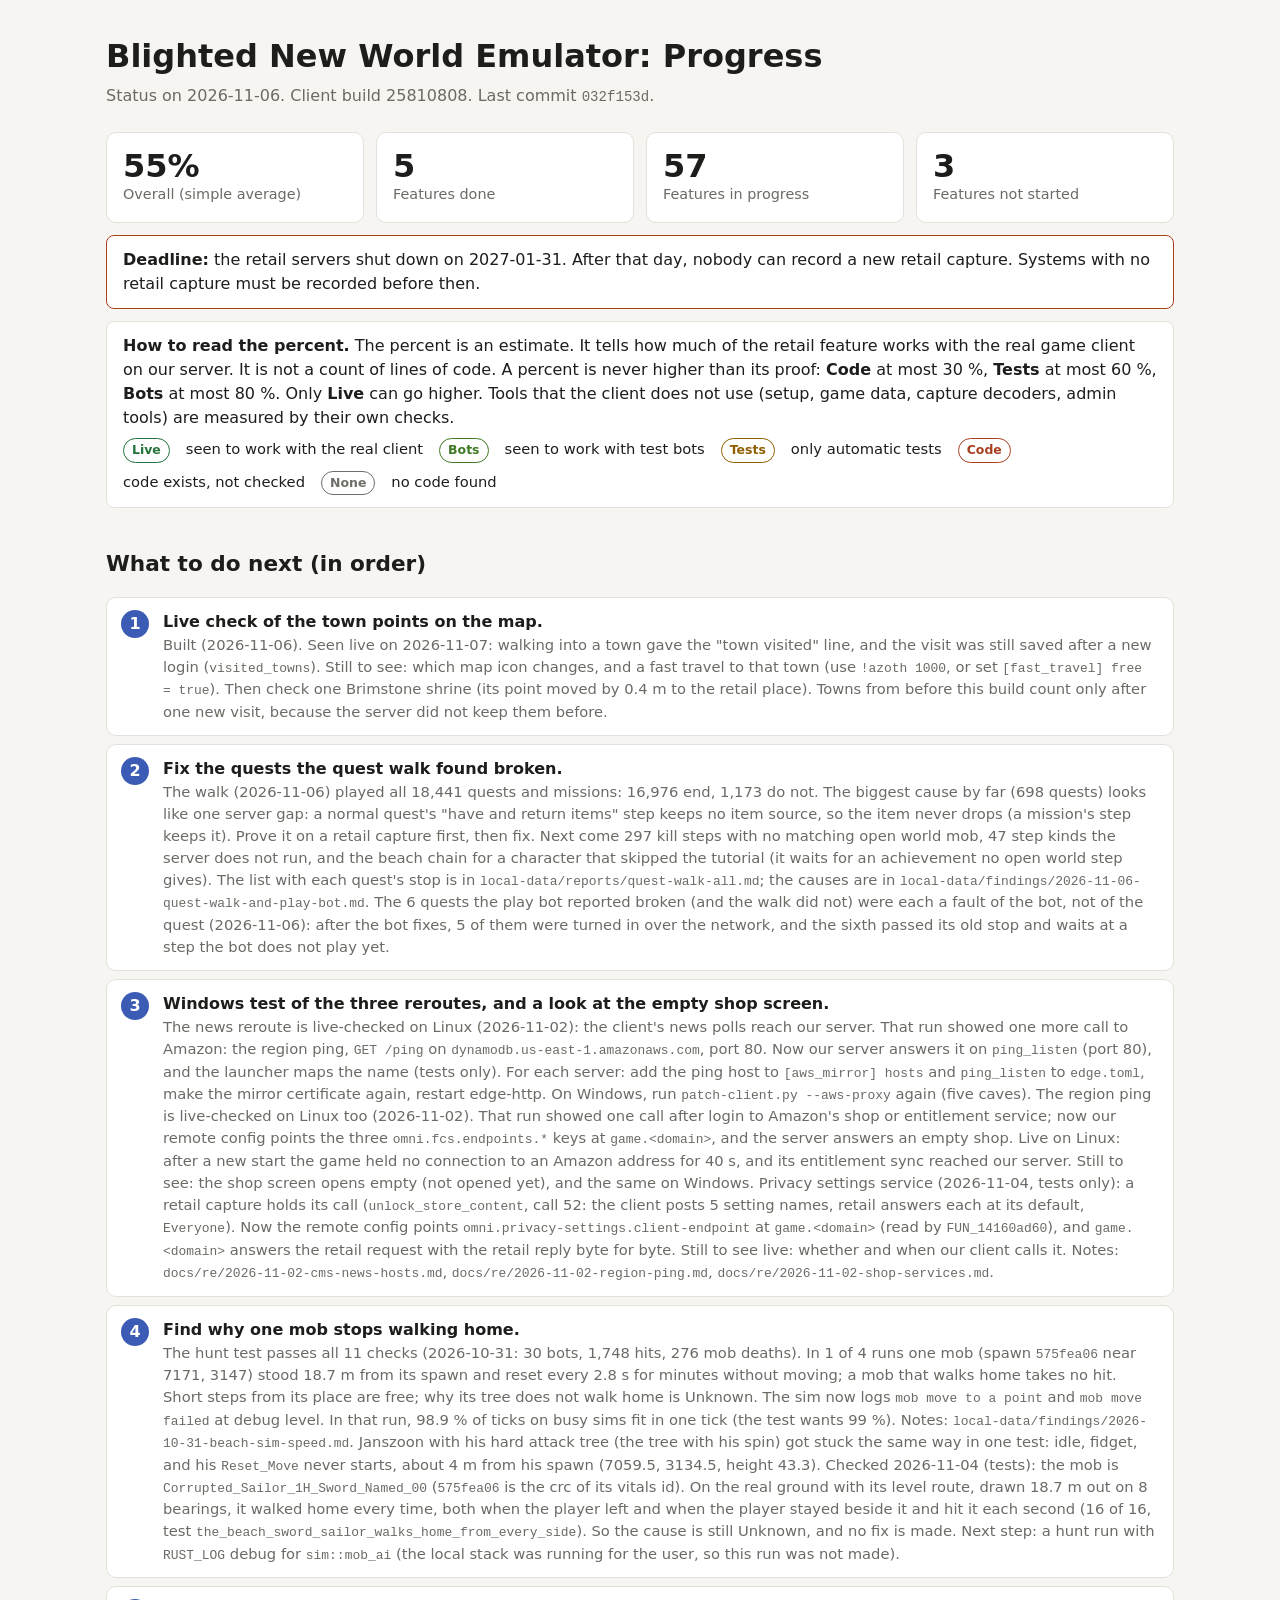
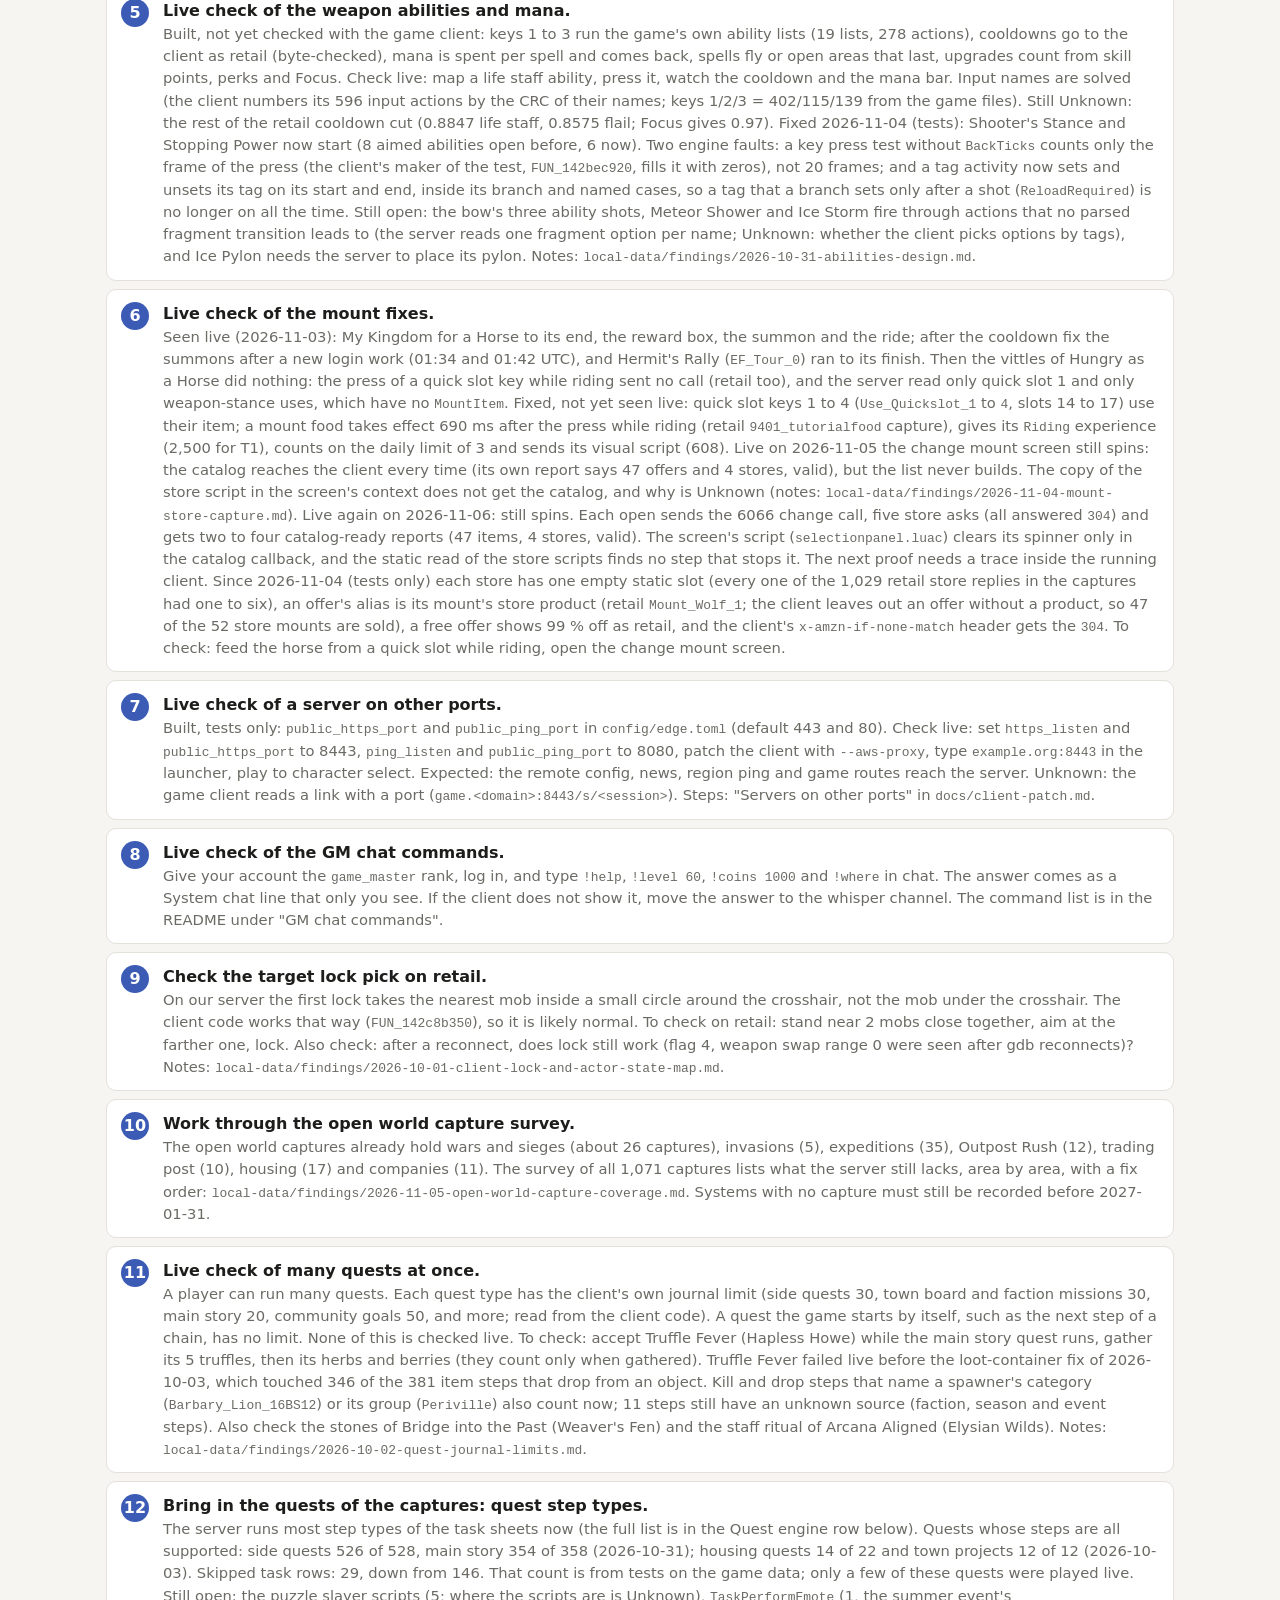
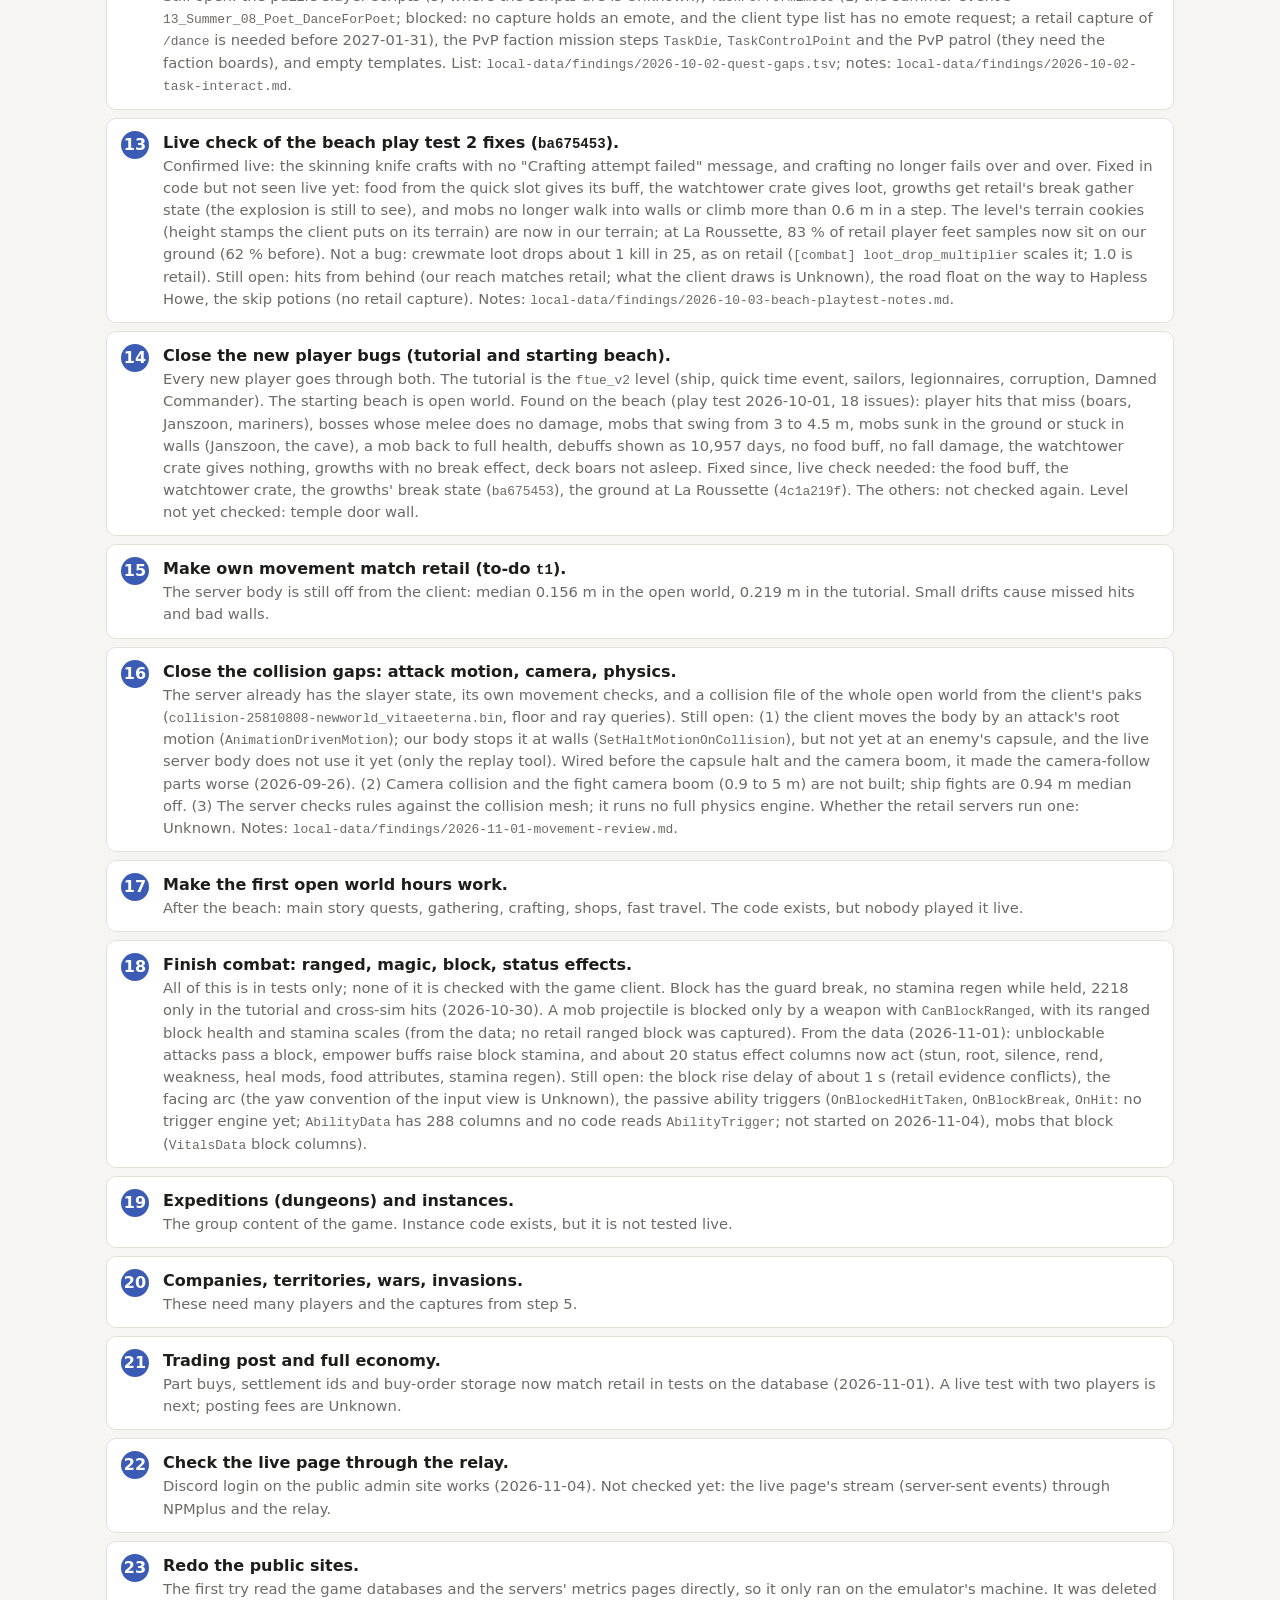
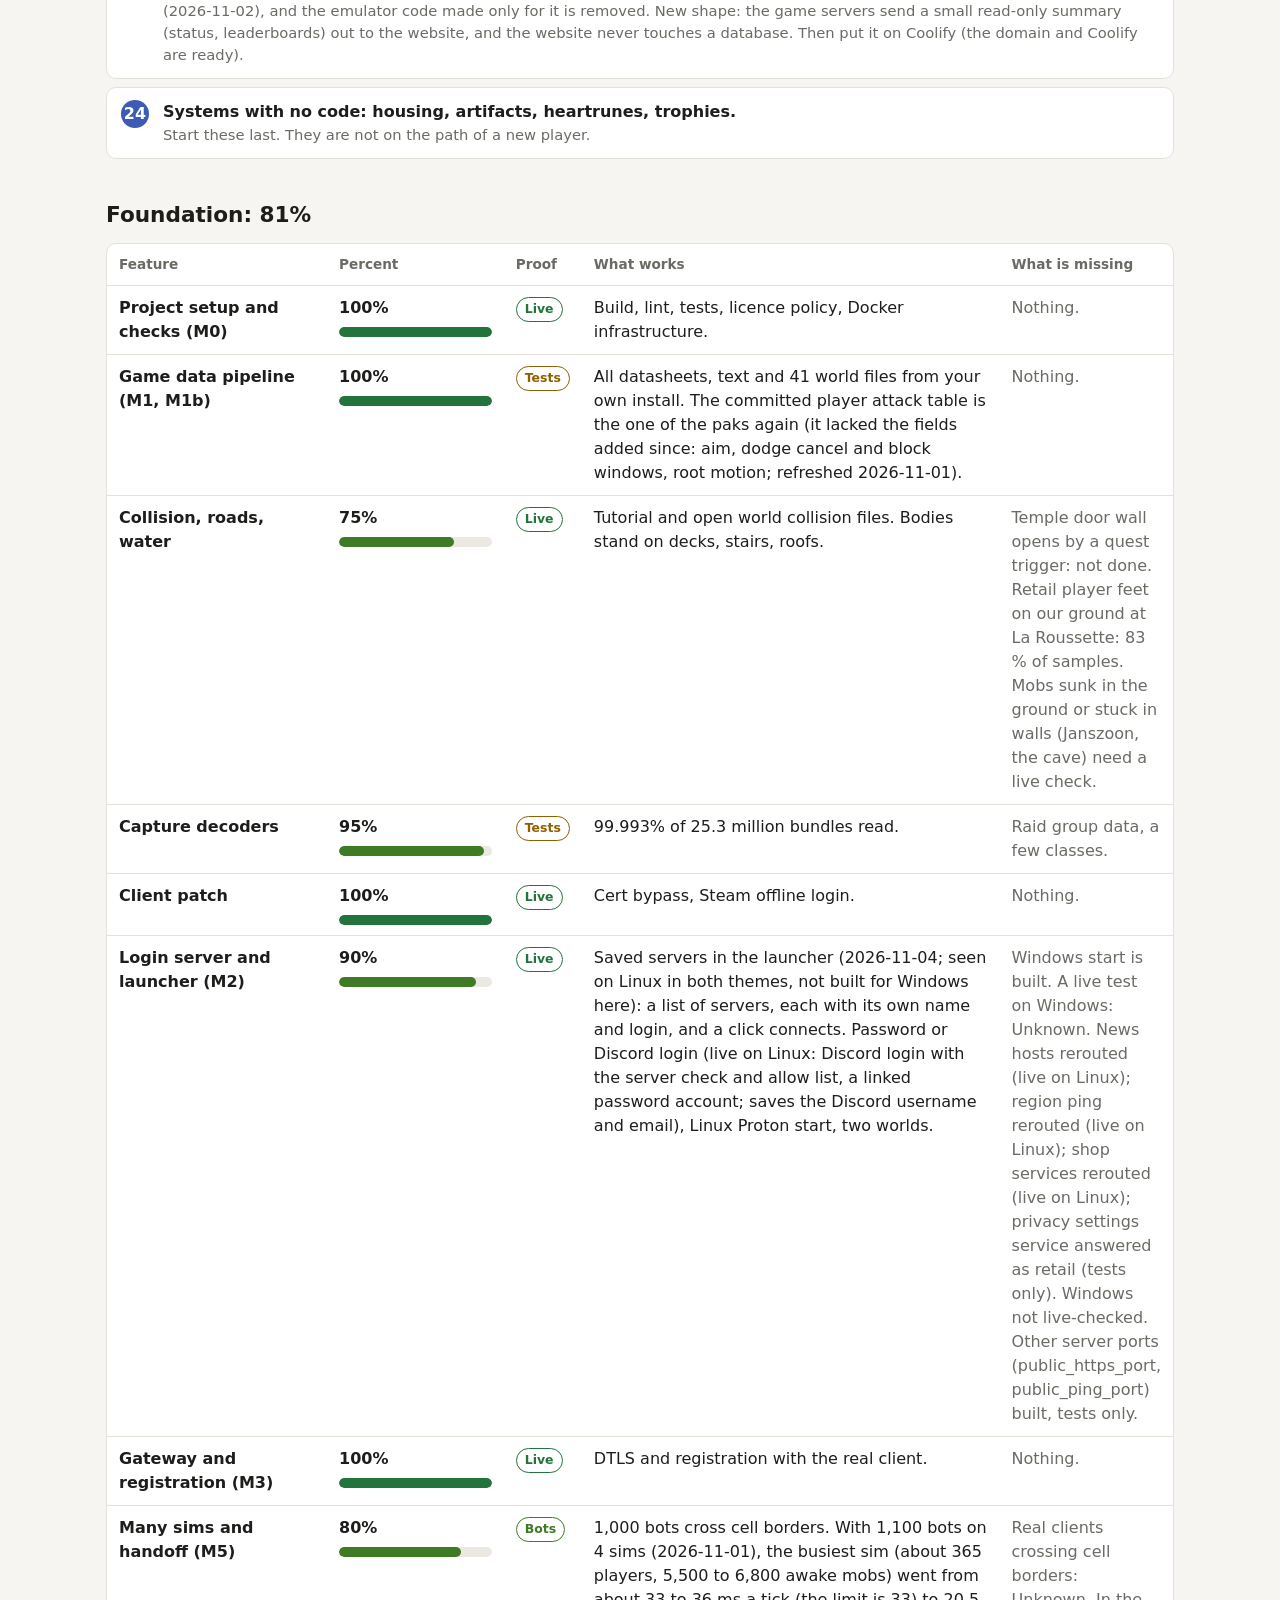
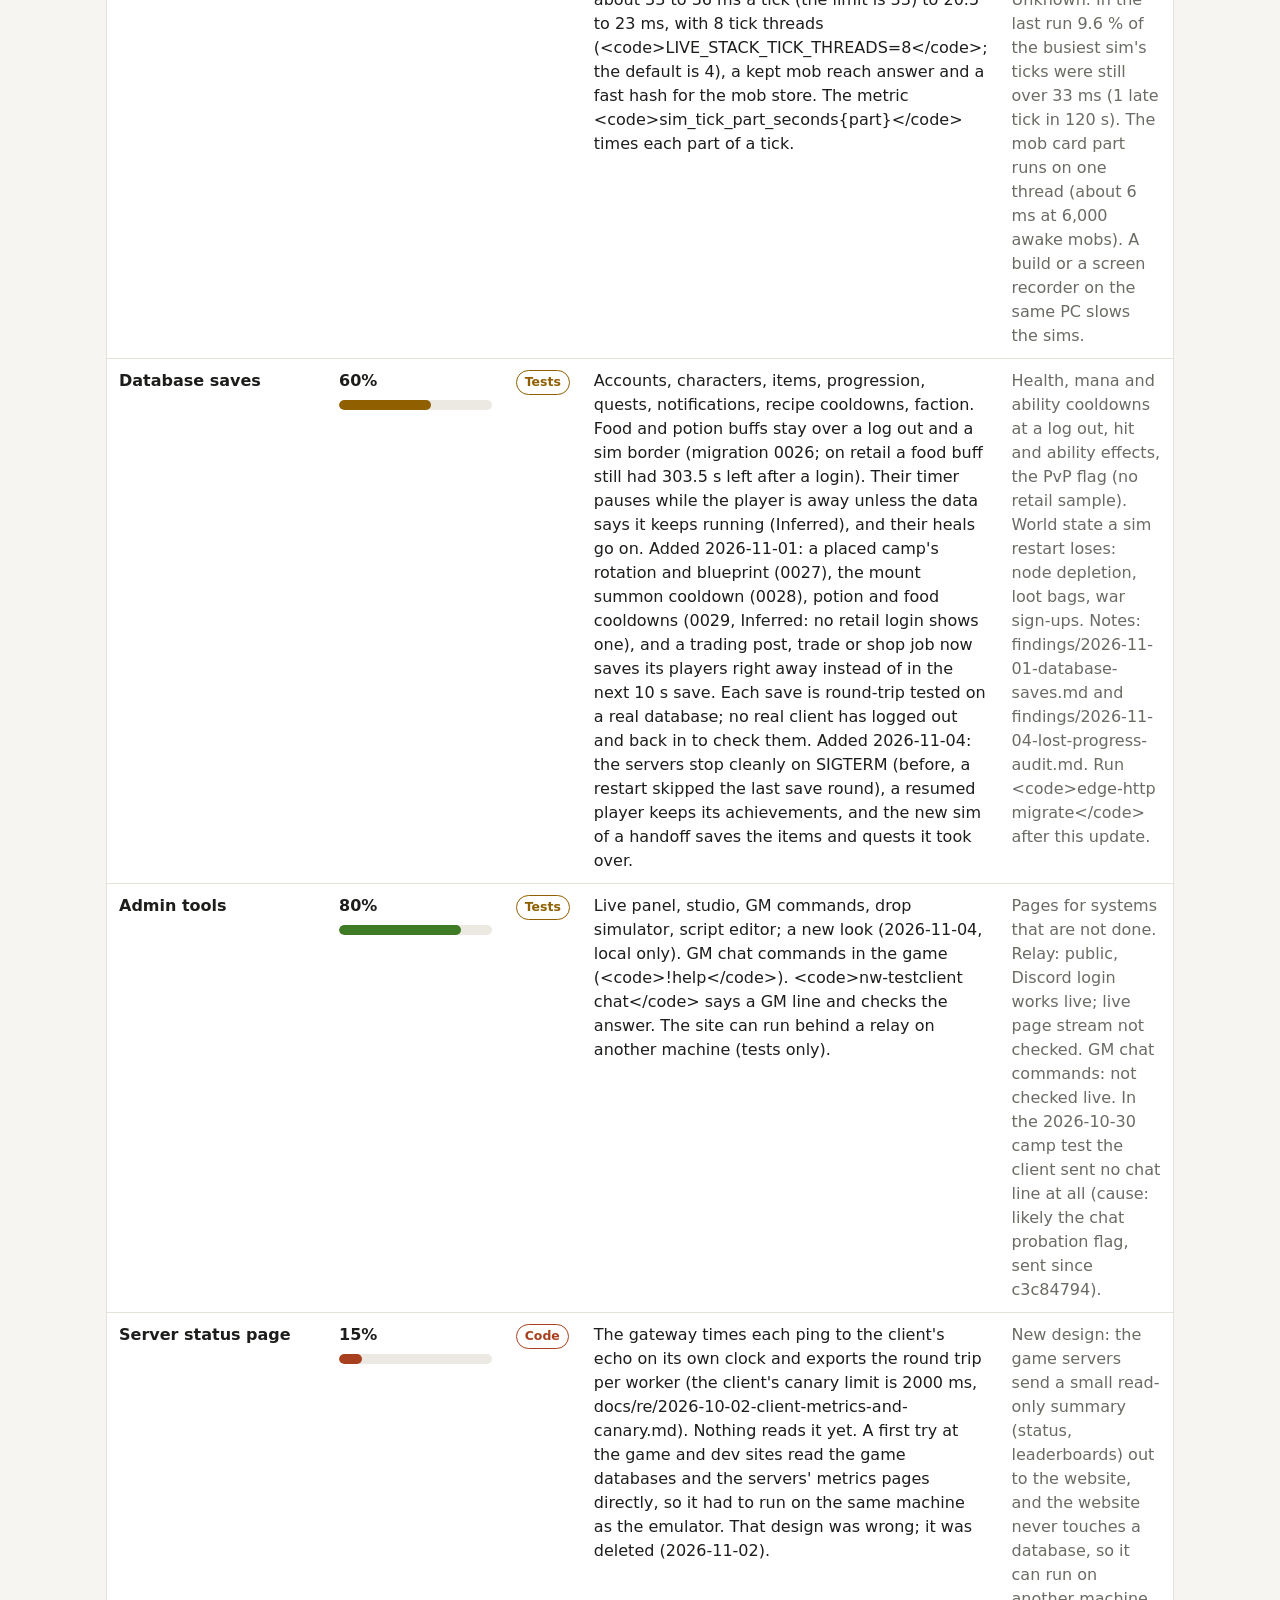
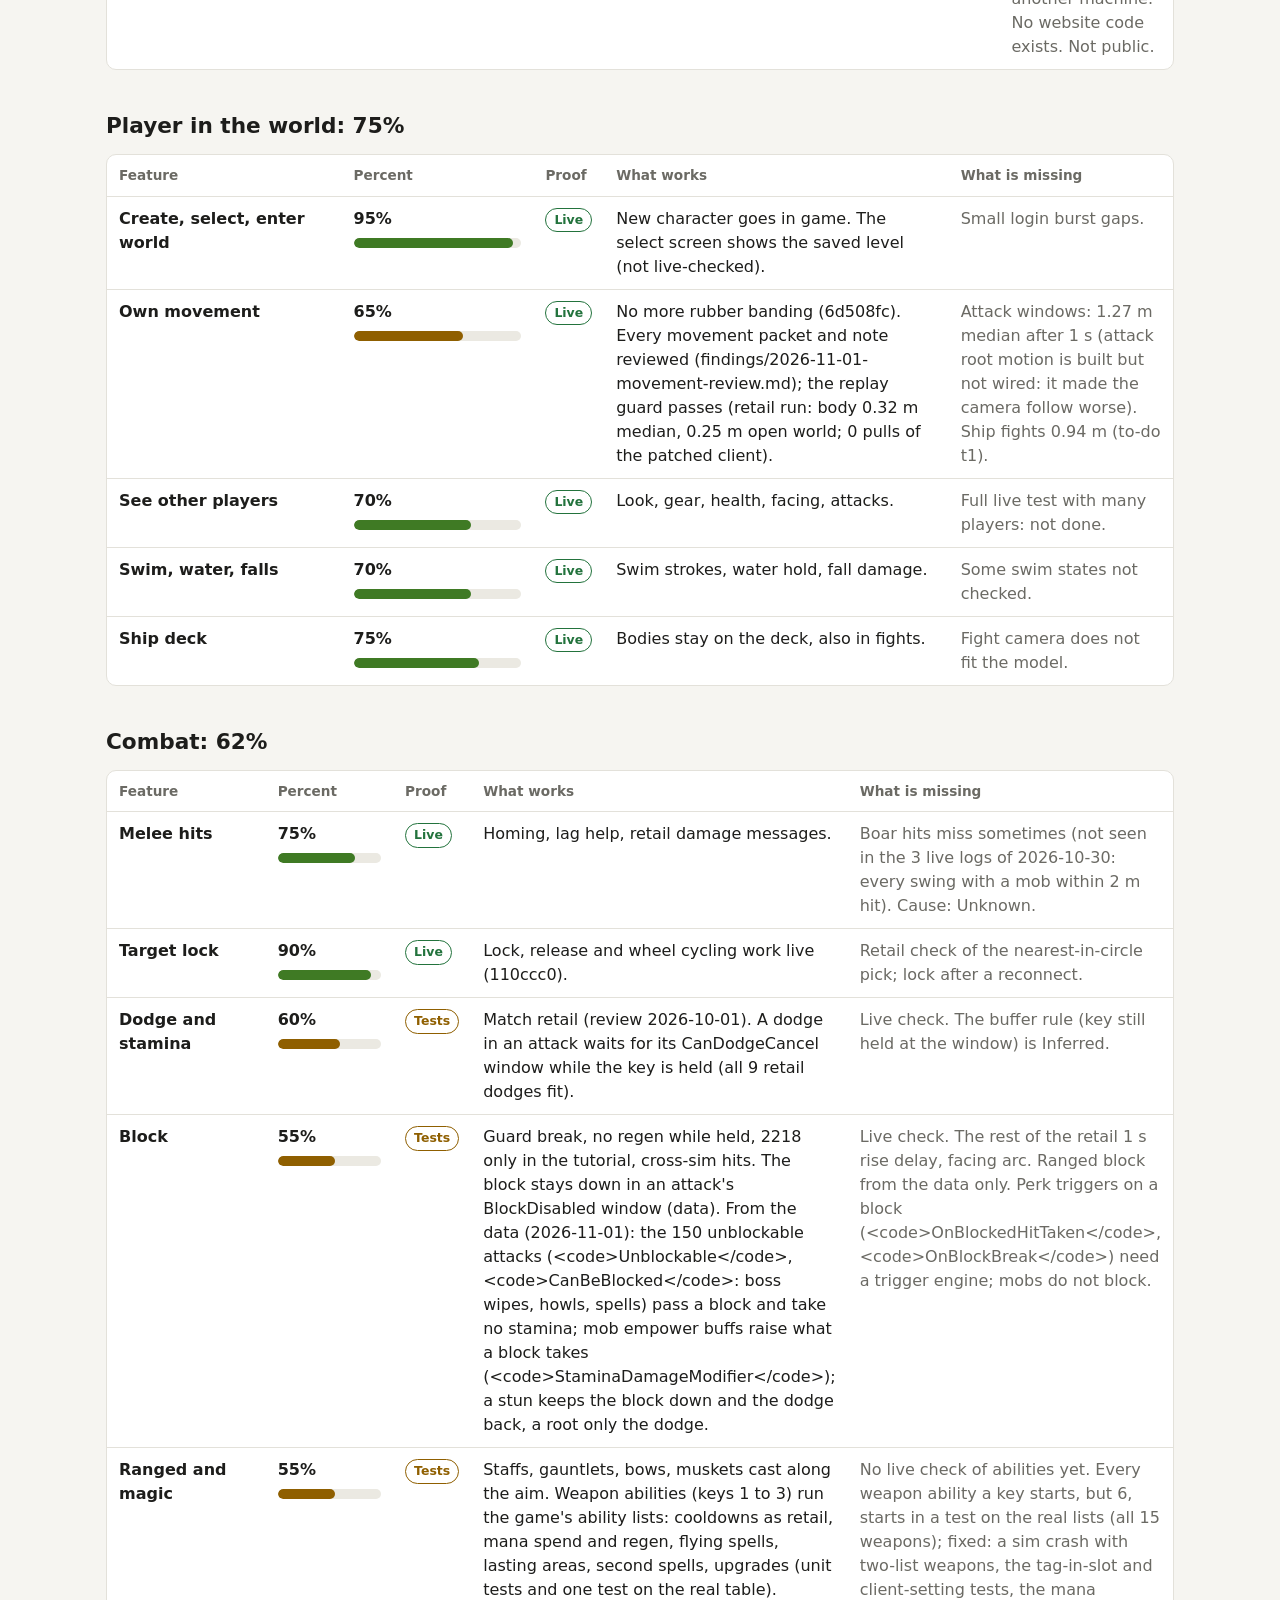
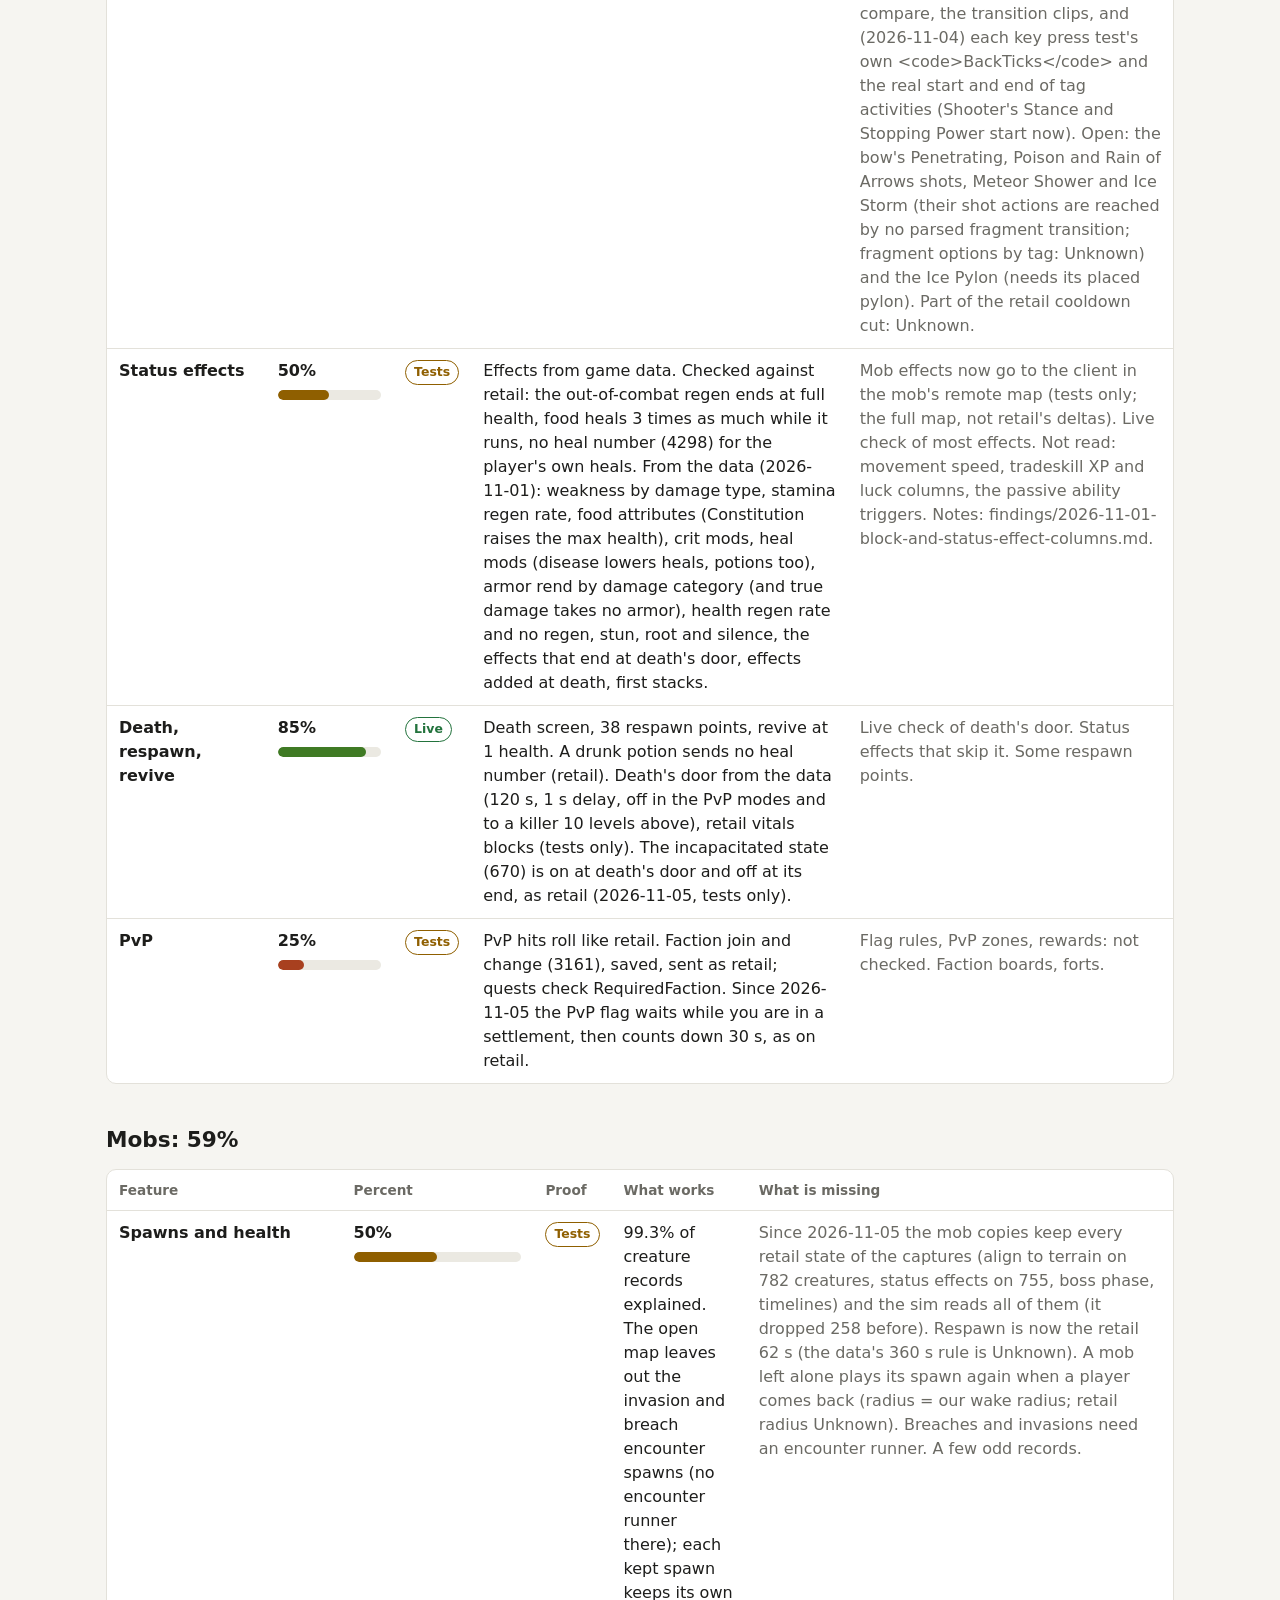
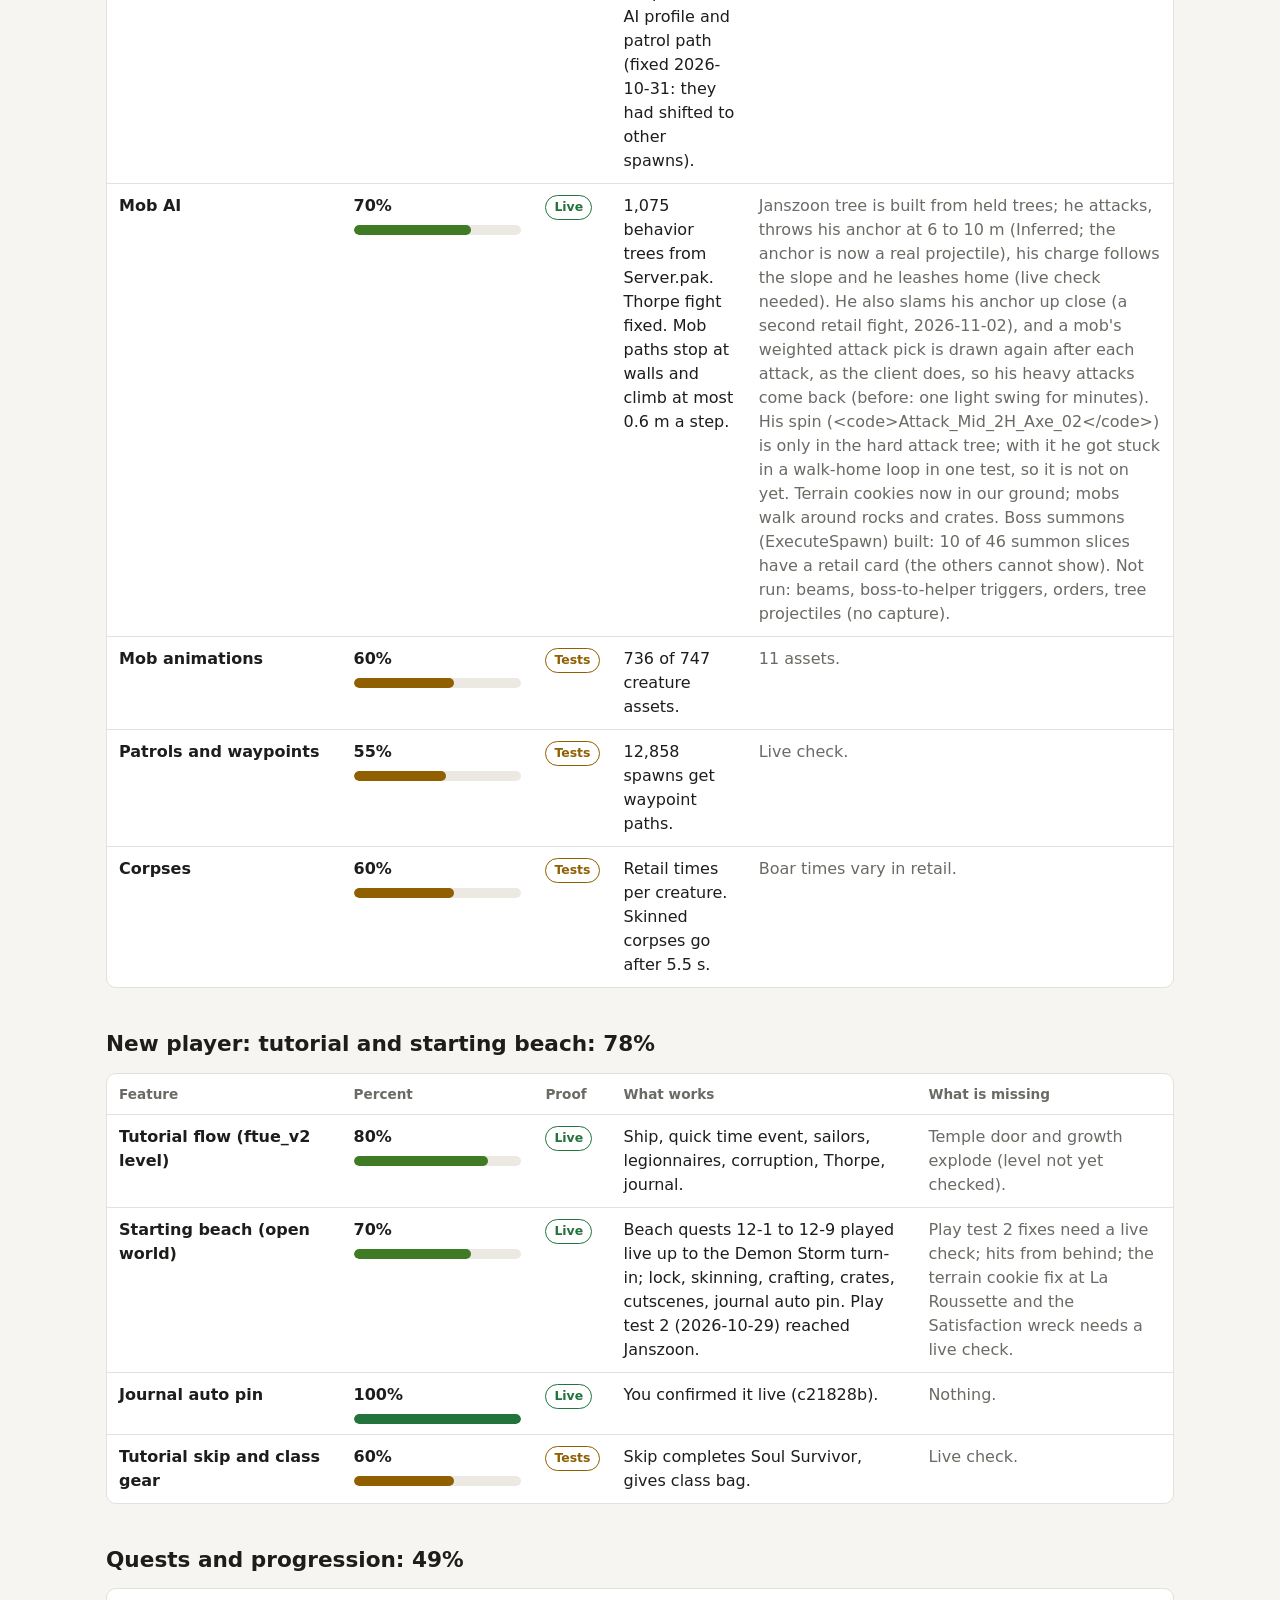
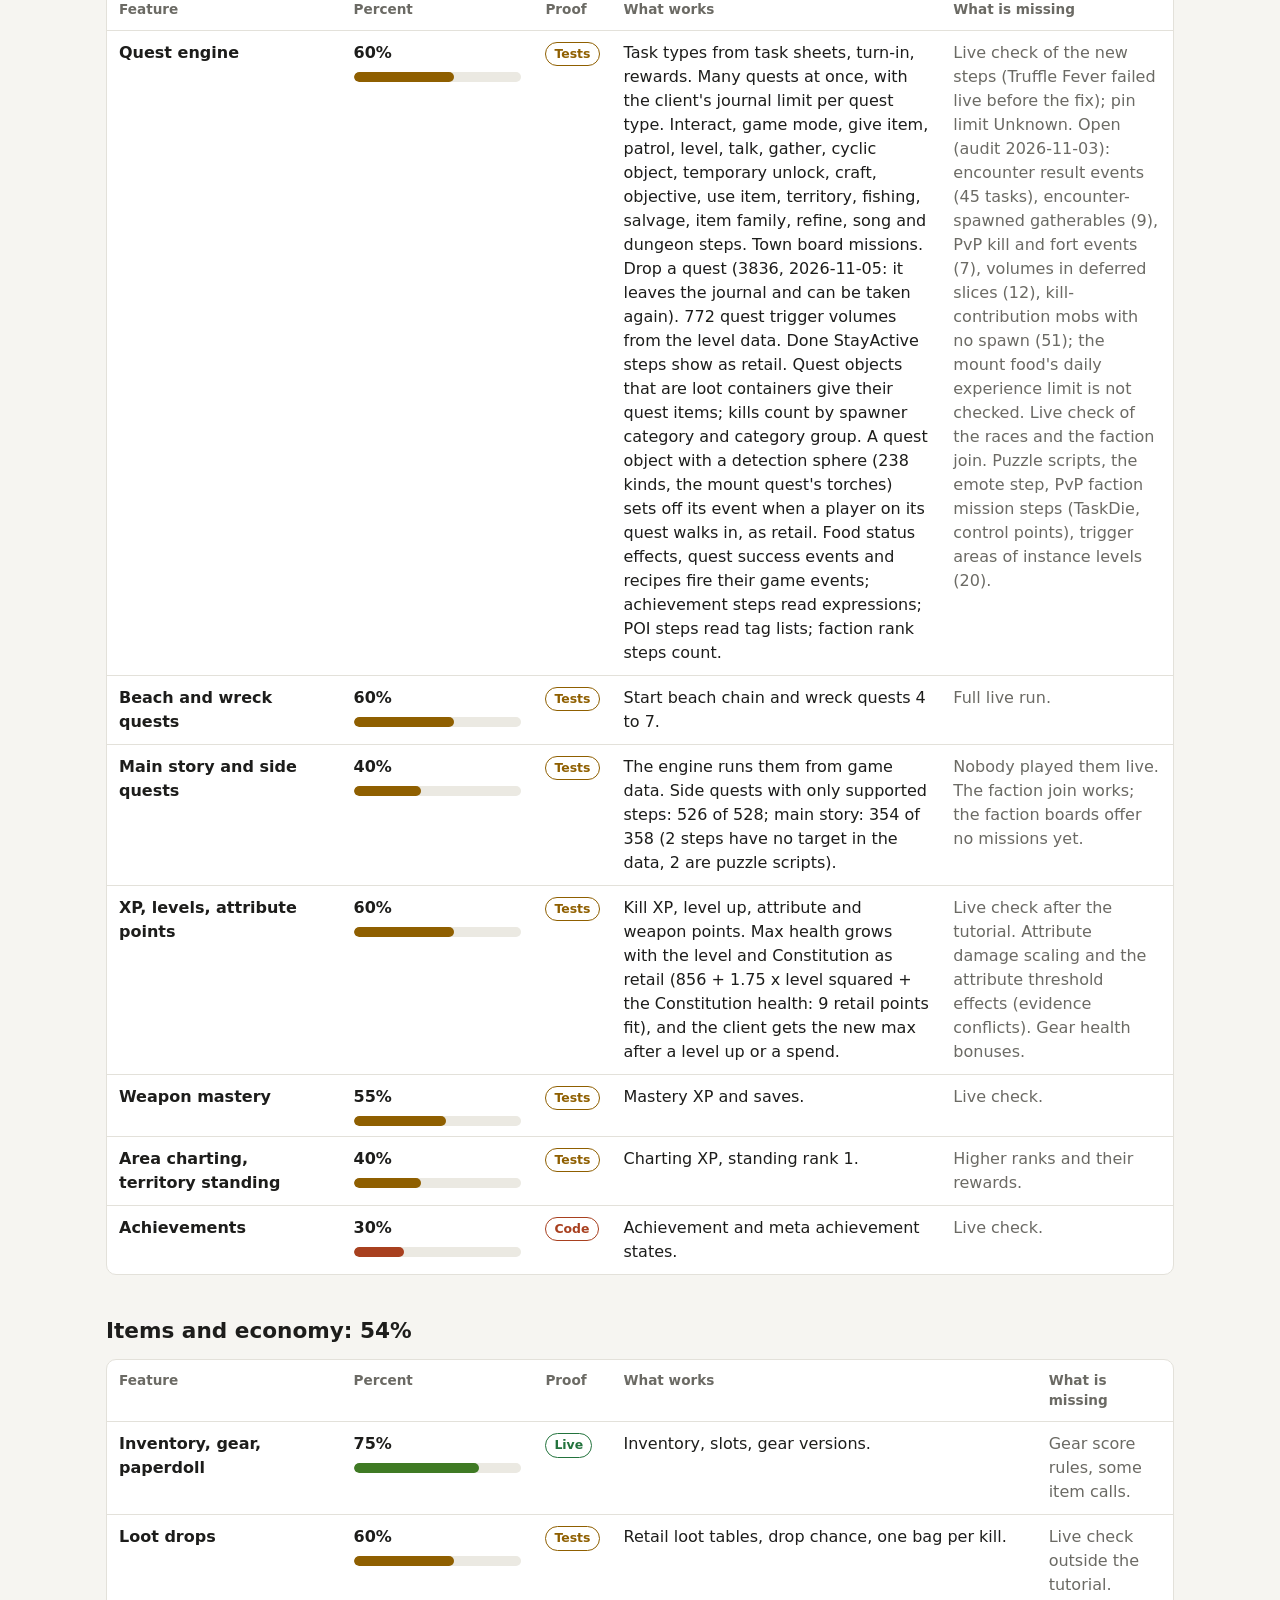
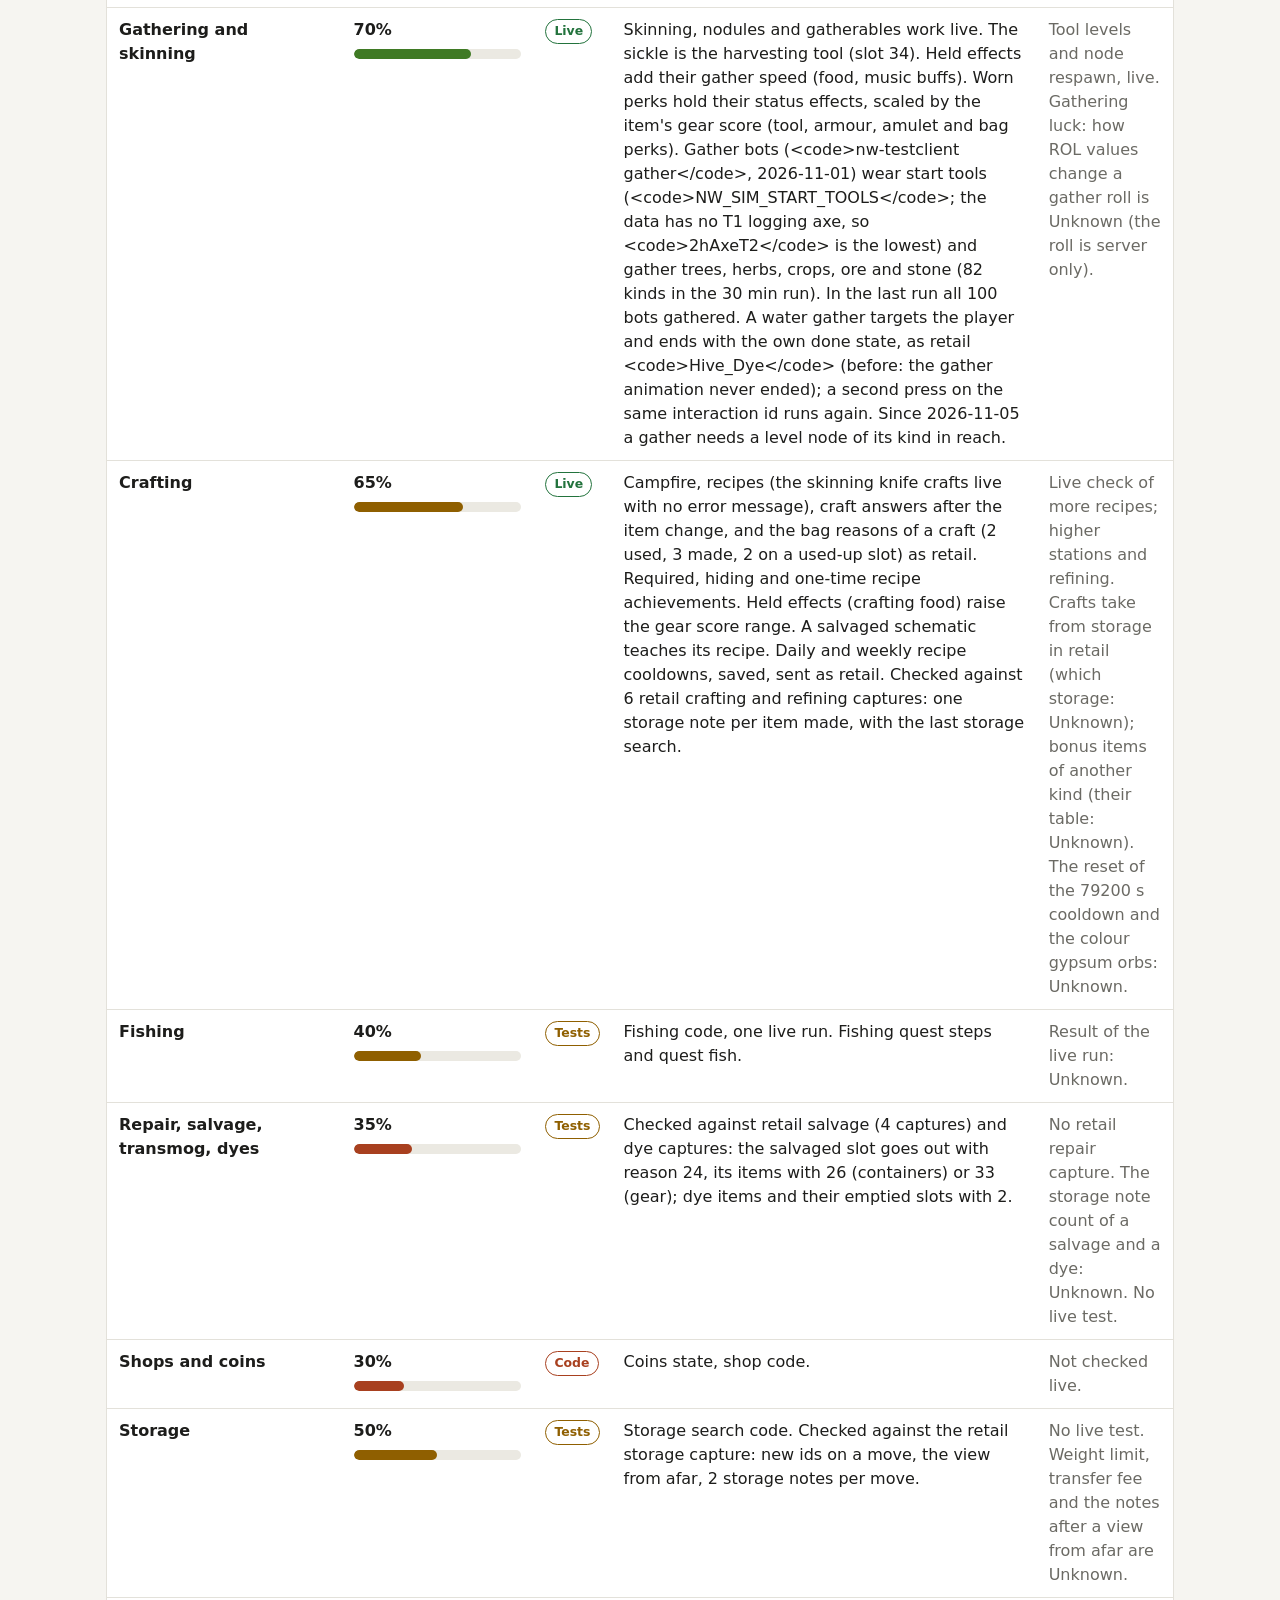
==== docs/progress.html @ 060f1df8 "fix(sim): fix fast travel, landing, shield, inn Live tests found that shrine travel always failed, t" ====
<!doctype html>
<html lang="en">
<head>
<meta charset="utf-8">
<meta name="viewport" content="width=device-width, initial-scale=1">
<title>Emulator Progress</title>
<style>
  :root {
    --bg: #f6f5f1;
    --card: #ffffff;
    --text: #1d1d1b;
    --muted: #6b6a64;
    --line: #e3e1da;
    --track: #ebe9e2;
    --done: #23733d;
    --good: #3f7a24;
    --part: #8f5f00;
    --low: #a8401f;
    --none: #6f6e67;
    --accent: #3b5bb5;
  }
  @media (prefers-color-scheme: dark) {
    :root:not([data-theme="light"]) {
      --bg: #151614;
      --card: #1f201d;
      --text: #ecebe6;
      --muted: #a09f98;
      --line: #33342f;
      --track: #2d2e2a;
      --done: #4fb86d;
      --good: #8cc45f;
      --part: #e0a83a;
      --low: #e47552;
      --none: #8f8e86;
      --accent: #8aa4f0;
    }
  }
  :root[data-theme="dark"] {
    --bg: #151614;
    --card: #1f201d;
    --text: #ecebe6;
    --muted: #a09f98;
    --line: #33342f;
    --track: #2d2e2a;
    --done: #4fb86d;
    --good: #8cc45f;
    --part: #e0a83a;
    --low: #e47552;
    --none: #8f8e86;
    --accent: #8aa4f0;
  }
  * { box-sizing: border-box; }
  body {
    margin: 0;
    background: var(--bg);
    color: var(--text);
    font: 16px/1.5 system-ui, -apple-system, "Segoe UI", Roboto, sans-serif;
  }
  main { max-width: 1100px; margin: 0 auto; padding: 32px 16px 64px; }
  h1 { font-size: 2rem; margin: 0 0 4px; }
  h2 { font-size: 1.35rem; margin: 40px 0 12px; }
  .sub { color: var(--muted); margin: 0 0 24px; }
  .cards { display: grid; grid-template-columns: repeat(auto-fit, minmax(170px, 1fr)); gap: 12px; }
  .card { background: var(--card); border: 1px solid var(--line); border-radius: 10px; padding: 16px; }
  .card .big { font-size: 2rem; font-weight: 700; line-height: 1.1; }
  .card .label { color: var(--muted); font-size: 0.9rem; }
  .note { background: var(--card); border: 1px solid var(--line); border-radius: 8px; padding: 12px 16px; margin: 12px 0; }
  .note.warn { border-color: var(--low); }
  ol.next { padding-left: 0; list-style: none; counter-reset: step; }
  ol.next li { counter-increment: step; background: var(--card); border: 1px solid var(--line); border-radius: 10px; padding: 12px 16px 12px 56px; margin: 8px 0; position: relative; }
  ol.next li::before { content: counter(step); position: absolute; left: 14px; top: 12px; width: 28px; height: 28px; border-radius: 50%; background: var(--accent); color: var(--card); font-weight: 700; display: grid; place-items: center; }
  ol.next .why { color: var(--muted); font-size: 0.92rem; }
  .table-wrap { overflow-x: auto; background: var(--card); border: 1px solid var(--line); border-radius: 10px; }
  table { width: 100%; border-collapse: collapse; min-width: 720px; }
  th, td { text-align: left; vertical-align: top; padding: 10px 12px; border-bottom: 1px solid var(--line); }
  th { font-size: 0.85rem; color: var(--muted); font-weight: 600; }
  tr:last-child td { border-bottom: 0; }
  td.name { font-weight: 600; width: 22%; }
  td.bar { width: 18%; }
  .meter { height: 10px; background: var(--track); border-radius: 5px; overflow: hidden; margin-top: 7px; }
  .meter span { display: block; height: 100%; border-radius: 5px; }
  .pct { font-weight: 700; font-variant-numeric: tabular-nums; }
  .badge { display: inline-block; font-size: 0.78rem; font-weight: 600; padding: 2px 8px; border-radius: 999px; border: 1px solid currentColor; white-space: nowrap; }
  .p-live { color: var(--done); }
  .p-bots { color: var(--good); }
  .p-tests { color: var(--part); }
  .p-code { color: var(--low); }
  .p-none { color: var(--none); }
  .works { color: var(--text); }
  .missing { color: var(--muted); }
  .legend { display: flex; flex-wrap: wrap; gap: 8px 16px; margin: 8px 0 0; font-size: 0.92rem; }
  ul.done { background: var(--card); border: 1px solid var(--line); border-radius: 10px; padding: 12px 16px 12px 40px; margin: 0; }
  ul.done li { margin: 4px 0; }
  code { font-family: ui-monospace, "Cascadia Code", Menlo, monospace; font-size: 0.88em; }
  footer { color: var(--muted); font-size: 0.9rem; margin-top: 40px; }
</style>
</head>
<body>
<main>
  <h1>Blighted New World Emulator: Progress</h1>
  <p class="sub">Status on 2026-11-06. Client build 25810808. Last commit <code>032f153d</code>.</p>

  <div class="cards" id="summary"></div>

  <div class="note warn">
    <strong>Deadline:</strong> the retail servers shut down on 2027-01-31.
    After that day, nobody can record a new retail capture. Systems with no retail capture must be recorded before then.
  </div>

  <div class="note">
    <strong>How to read the percent.</strong> The percent is an estimate. It tells how much of the retail feature works with the real game client on our server.
    It is not a count of lines of code.
    A percent is never higher than its proof: <strong>Code</strong> at most 30 %, <strong>Tests</strong> at most 60 %, <strong>Bots</strong> at most 80 %. Only <strong>Live</strong> can go higher.
    Tools that the client does not use (setup, game data, capture decoders, admin tools) are measured by their own checks.
    <div class="legend">
      <span class="badge p-live">Live</span> seen to work with the real client
      <span class="badge p-bots">Bots</span> seen to work with test bots
      <span class="badge p-tests">Tests</span> only automatic tests
      <span class="badge p-code">Code</span> code exists, not checked
      <span class="badge p-none">None</span> no code found
    </div>
  </div>

  <h2>What to do next (in order)</h2>
  <ol class="next">
    <li><strong>Live check of the town points on the map.</strong>
      <div class="why">Built (2026-11-06). Seen live on 2026-11-07: walking into a town gave the "town visited" line, and the visit was still saved after a new login (<code>visited_towns</code>). Still to see: which map icon changes, and a fast travel to that town (use <code>!azoth 1000</code>, or set <code>[fast_travel] free = true</code>). Then check one Brimstone shrine (its point moved by 0.4 m to the retail place). Towns from before this build count only after one new visit, because the server did not keep them before.</div></li>
    <li><strong>Fix the quests the quest walk found broken.</strong>
      <div class="why">The walk (2026-11-06) played all 18,441 quests and missions: 16,976 end, 1,173 do not. The biggest cause by far (698 quests) looks like one server gap: a normal quest's "have and return items" step keeps no item source, so the item never drops (a mission's step keeps it). Prove it on a retail capture first, then fix. Next come 297 kill steps with no matching open world mob, 47 step kinds the server does not run, and the beach chain for a character that skipped the tutorial (it waits for an achievement no open world step gives). The list with each quest's stop is in <code>local-data/reports/quest-walk-all.md</code>; the causes are in <code>local-data/findings/2026-11-06-quest-walk-and-play-bot.md</code>. The 6 quests the play bot reported broken (and the walk did not) were each a fault of the bot, not of the quest (2026-11-06): after the bot fixes, 5 of them were turned in over the network, and the sixth passed its old stop and waits at a step the bot does not play yet.</div></li>
    <li><strong>Windows test of the three reroutes, and a look at the empty shop screen.</strong>
      <div class="why">The news reroute is live-checked on Linux (2026-11-02): the client's news polls reach our server. That run showed one more call to Amazon: the region ping, <code>GET /ping</code> on <code>dynamodb.us-east-1.amazonaws.com</code>, port 80. Now our server answers it on <code>ping_listen</code> (port 80), and the launcher maps the name (tests only). For each server: add the ping host to <code>[aws_mirror] hosts</code> and <code>ping_listen</code> to <code>edge.toml</code>, make the mirror certificate again, restart edge-http. On Windows, run <code>patch-client.py --aws-proxy</code> again (five caves). The region ping is live-checked on Linux too (2026-11-02). That run showed one call after login to Amazon's shop or entitlement service; now our remote config points the three <code>omni.fcs.endpoints.*</code> keys at <code>game.&lt;domain&gt;</code>, and the server answers an empty shop. Live on Linux: after a new start the game held no connection to an Amazon address for 40 s, and its entitlement sync reached our server. Still to see: the shop screen opens empty (not opened yet), and the same on Windows. Privacy settings service (2026-11-04, tests only): a retail capture holds its call (<code>unlock_store_content</code>, call 52: the client posts 5 setting names, retail answers each at its default, <code>Everyone</code>). Now the remote config points <code>omni.privacy-settings.client-endpoint</code> at <code>game.&lt;domain&gt;</code> (read by <code>FUN_14160ad60</code>), and <code>game.&lt;domain&gt;</code> answers the retail request with the retail reply byte for byte. Still to see live: whether and when our client calls it. Notes: <code>docs/re/2026-11-02-cms-news-hosts.md</code>, <code>docs/re/2026-11-02-region-ping.md</code>, <code>docs/re/2026-11-02-shop-services.md</code>.</div></li>
    <li><strong>Find why one mob stops walking home.</strong>
      <div class="why">The hunt test passes all 11 checks (2026-10-31: 30 bots, 1,748 hits, 276 mob deaths). In 1 of 4 runs one mob (spawn <code>575fea06</code> near 7171, 3147) stood 18.7 m from its spawn and reset every 2.8 s for minutes without moving; a mob that walks home takes no hit. Short steps from its place are free; why its tree does not walk home is Unknown. The sim now logs <code>mob move to a point</code> and <code>mob move failed</code> at debug level. In that run, 98.9 % of ticks on busy sims fit in one tick (the test wants 99 %). Notes: <code>local-data/findings/2026-10-31-beach-sim-speed.md</code>. Janszoon with his hard attack tree (the tree with his spin) got stuck the same way in one test: idle, fidget, and his <code>Reset_Move</code> never starts, about 4 m from his spawn (7059.5, 3134.5, height 43.3). Checked 2026-11-04 (tests): the mob is <code>Corrupted_Sailor_1H_Sword_Named_00</code> (<code>575fea06</code> is the crc of its vitals id). On the real ground with its level route, drawn 18.7 m out on 8 bearings, it walked home every time, both when the player left and when the player stayed beside it and hit it each second (16 of 16, test <code>the_beach_sword_sailor_walks_home_from_every_side</code>). So the cause is still Unknown, and no fix is made. Next step: a hunt run with <code>RUST_LOG</code> debug for <code>sim::mob_ai</code> (the local stack was running for the user, so this run was not made).</div></li>
    <li><strong>Live check of the weapon abilities and mana.</strong>
      <div class="why">Built, not yet checked with the game client: keys 1 to 3 run the game's own ability lists (19 lists, 278 actions), cooldowns go to the client as retail (byte-checked), mana is spent per spell and comes back, spells fly or open areas that last, upgrades count from skill points, perks and Focus. Check live: map a life staff ability, press it, watch the cooldown and the mana bar. Input names are solved (the client numbers its 596 input actions by the CRC of their names; keys 1/2/3 = 402/115/139 from the game files). Still Unknown: the rest of the retail cooldown cut (0.8847 life staff, 0.8575 flail; Focus gives 0.97). Fixed 2026-11-04 (tests): Shooter's Stance and Stopping Power now start (8 aimed abilities open before, 6 now). Two engine faults: a key press test without <code>BackTicks</code> counts only the frame of the press (the client's maker of the test, <code>FUN_142bec920</code>, fills it with zeros), not 20 frames; and a tag activity now sets and unsets its tag on its start and end, inside its branch and named cases, so a tag that a branch sets only after a shot (<code>ReloadRequired</code>) is no longer on all the time. Still open: the bow's three ability shots, Meteor Shower and Ice Storm fire through actions that no parsed fragment transition leads to (the server reads one fragment option per name; Unknown: whether the client picks options by tags), and Ice Pylon needs the server to place its pylon. Notes: <code>local-data/findings/2026-10-31-abilities-design.md</code>.</div></li>
    <li><strong>Live check of the mount fixes.</strong>
      <div class="why">Seen live (2026-11-03): My Kingdom for a Horse to its end, the reward box, the summon and the ride; after the cooldown fix the summons after a new login work (01:34 and 01:42 UTC), and Hermit's Rally (<code>EF_Tour_0</code>) ran to its finish. Then the vittles of Hungry as a Horse did nothing: the press of a quick slot key while riding sent no call (retail too), and the server read only quick slot 1 and only weapon-stance uses, which have no <code>MountItem</code>. Fixed, not yet seen live: quick slot keys 1 to 4 (<code>Use_Quickslot_1</code> to <code>4</code>, slots 14 to 17) use their item; a mount food takes effect 690 ms after the press while riding (retail <code>9401_tutorialfood</code> capture), gives its <code>Riding</code> experience (2,500 for T1), counts on the daily limit of 3 and sends its visual script (608). Live on 2026-11-05 the change mount screen still spins: the catalog reaches the client every time (its own report says 47 offers and 4 stores, valid), but the list never builds. The copy of the store script in the screen's context does not get the catalog, and why is Unknown (notes: <code>local-data/findings/2026-11-04-mount-store-capture.md</code>). Live again on 2026-11-06: still spins. Each open sends the 6066 change call, five store asks (all answered <code>304</code>) and gets two to four catalog-ready reports (47 items, 4 stores, valid). The screen's script (<code>selectionpanel.luac</code>) clears its spinner only in the catalog callback, and the static read of the store scripts finds no step that stops it. The next proof needs a trace inside the running client. Since 2026-11-04 (tests only) each store has one empty static slot (every one of the 1,029 retail store replies in the captures had one to six), an offer's alias is its mount's store product (retail <code>Mount_Wolf_1</code>; the client leaves out an offer without a product, so 47 of the 52 store mounts are sold), a free offer shows 99 % off as retail, and the client's <code>x-amzn-if-none-match</code> header gets the <code>304</code>. To check: feed the horse from a quick slot while riding, open the change mount screen.</div></li>
    <li><strong>Live check of a server on other ports.</strong>
      <div class="why">Built, tests only: <code>public_https_port</code> and <code>public_ping_port</code> in <code>config/edge.toml</code> (default 443 and 80). Check live: set <code>https_listen</code> and <code>public_https_port</code> to 8443, <code>ping_listen</code> and <code>public_ping_port</code> to 8080, patch the client with <code>--aws-proxy</code>, type <code>example.org:8443</code> in the launcher, play to character select. Expected: the remote config, news, region ping and game routes reach the server. Unknown: the game client reads a link with a port (<code>game.&lt;domain&gt;:8443/s/&lt;session&gt;</code>). Steps: "Servers on other ports" in <code>docs/client-patch.md</code>.</div></li>
    <li><strong>Live check of the GM chat commands.</strong>
      <div class="why">Give your account the <code>game_master</code> rank, log in, and type <code>!help</code>, <code>!level 60</code>, <code>!coins 1000</code> and <code>!where</code> in chat. The answer comes as a System chat line that only you see. If the client does not show it, move the answer to the whisper channel. The command list is in the README under "GM chat commands".</div></li>
    <li><strong>Check the target lock pick on retail.</strong>
      <div class="why">On our server the first lock takes the nearest mob inside a small circle around the crosshair, not the mob under the crosshair. The client code works that way (<code>FUN_142c8b350</code>), so it is likely normal. To check on retail: stand near 2 mobs close together, aim at the farther one, lock. Also check: after a reconnect, does lock still work (flag 4, weapon swap range 0 were seen after gdb reconnects)? Notes: <code>local-data/findings/2026-10-01-client-lock-and-actor-state-map.md</code>.</div></li>
    <li><strong>Work through the open world capture survey.</strong>
      <div class="why">The open world captures already hold wars and sieges (about 26 captures), invasions (5), expeditions (35), Outpost Rush (12), trading post (10), housing (17) and companies (11). The survey of all 1,071 captures lists what the server still lacks, area by area, with a fix order: <code>local-data/findings/2026-11-05-open-world-capture-coverage.md</code>. Systems with no capture must still be recorded before 2027-01-31.</div></li>
    <li><strong>Live check of many quests at once.</strong>
      <div class="why">A player can run many quests. Each quest type has the client's own journal limit (side quests 30, town board and faction missions 30, main story 20, community goals 50, and more; read from the client code). A quest the game starts by itself, such as the next step of a chain, has no limit. None of this is checked live. To check: accept Truffle Fever (Hapless Howe) while the main story quest runs, gather its 5 truffles, then its herbs and berries (they count only when gathered). Truffle Fever failed live before the loot-container fix of 2026-10-03, which touched 346 of the 381 item steps that drop from an object. Kill and drop steps that name a spawner's category (<code>Barbary_Lion_16BS12</code>) or its group (<code>Periville</code>) also count now; 11 steps still have an unknown source (faction, season and event steps). Also check the stones of Bridge into the Past (Weaver's Fen) and the staff ritual of Arcana Aligned (Elysian Wilds). Notes: <code>local-data/findings/2026-10-02-quest-journal-limits.md</code>.</div></li>
    <li><strong>Bring in the quests of the captures: quest step types.</strong>
      <div class="why">The server runs most step types of the task sheets now (the full list is in the Quest engine row below). Quests whose steps are all supported: side quests 526 of 528, main story 354 of 358 (2026-10-31); housing quests 14 of 22 and town projects 12 of 12 (2026-10-03). Skipped task rows: 29, down from 146. That count is from tests on the game data; only a few of these quests were played live. Still open: the puzzle slayer scripts (5; where the scripts are is Unknown), <code>TaskPerformEmote</code> (1, the summer event's <code>13_Summer_08_Poet_DanceForPoet</code>; blocked: no capture holds an emote, and the client type list has no emote request; a retail capture of <code>/dance</code> is needed before 2027-01-31), the PvP faction mission steps <code>TaskDie</code>, <code>TaskControlPoint</code> and the PvP patrol (they need the faction boards), and empty templates. List: <code>local-data/findings/2026-10-02-quest-gaps.tsv</code>; notes: <code>local-data/findings/2026-10-02-task-interact.md</code>.</div></li>
    <li><strong>Live check of the beach play test 2 fixes (<code>ba675453</code>).</strong>
      <div class="why">Confirmed live: the skinning knife crafts with no "Crafting attempt failed" message, and crafting no longer fails over and over. Fixed in code but not seen live yet: food from the quick slot gives its buff, the watchtower crate gives loot, growths get retail's break gather state (the explosion is still to see), and mobs no longer walk into walls or climb more than 0.6 m in a step. The level's terrain cookies (height stamps the client puts on its terrain) are now in our terrain; at La Roussette, 83 % of retail player feet samples now sit on our ground (62 % before). Not a bug: crewmate loot drops about 1 kill in 25, as on retail (<code>[combat] loot_drop_multiplier</code> scales it; 1.0 is retail). Still open: hits from behind (our reach matches retail; what the client draws is Unknown), the road float on the way to Hapless Howe, the skip potions (no retail capture). Notes: <code>local-data/findings/2026-10-03-beach-playtest-notes.md</code>.</div></li>
    <li><strong>Close the new player bugs (tutorial and starting beach).</strong>
      <div class="why">Every new player goes through both. The tutorial is the <code>ftue_v2</code> level (ship, quick time event, sailors, legionnaires, corruption, Damned Commander). The starting beach is open world. Found on the beach (play test 2026-10-01, 18 issues): player hits that miss (boars, Janszoon, mariners), bosses whose melee does no damage, mobs that swing from 3 to 4.5 m, mobs sunk in the ground or stuck in walls (Janszoon, the cave), a mob back to full health, debuffs shown as 10,957 days, no food buff, no fall damage, the watchtower crate gives nothing, growths with no break effect, deck boars not asleep. Fixed since, live check needed: the food buff, the watchtower crate, the growths' break state (<code>ba675453</code>), the ground at La Roussette (<code>4c1a219f</code>). The others: not checked again. Level not yet checked: temple door wall.</div></li>
    <li><strong>Make own movement match retail (to-do <code>t1</code>).</strong>
      <div class="why">The server body is still off from the client: median 0.156 m in the open world, 0.219 m in the tutorial. Small drifts cause missed hits and bad walls.</div></li>
    <li><strong>Close the collision gaps: attack motion, camera, physics.</strong>
      <div class="why">The server already has the slayer state, its own movement checks, and a collision file of the whole open world from the client's paks (<code>collision-25810808-newworld_vitaeeterna.bin</code>, floor and ray queries). Still open: (1) the client moves the body by an attack's root motion (<code>AnimationDrivenMotion</code>); our body stops it at walls (<code>SetHaltMotionOnCollision</code>), but not yet at an enemy's capsule, and the live server body does not use it yet (only the replay tool). Wired before the capsule halt and the camera boom, it made the camera-follow parts worse (2026-09-26). (2) Camera collision and the fight camera boom (0.9 to 5 m) are not built; ship fights are 0.94 m median off. (3) The server checks rules against the collision mesh; it runs no full physics engine. Whether the retail servers run one: Unknown. Notes: <code>local-data/findings/2026-11-01-movement-review.md</code>.</div></li>
    <li><strong>Make the first open world hours work.</strong>
      <div class="why">After the beach: main story quests, gathering, crafting, shops, fast travel. The code exists, but nobody played it live.</div></li>
    <li><strong>Finish combat: ranged, magic, block, status effects.</strong>
      <div class="why">All of this is in tests only; none of it is checked with the game client. Block has the guard break, no stamina regen while held, 2218 only in the tutorial and cross-sim hits (2026-10-30). A mob projectile is blocked only by a weapon with <code>CanBlockRanged</code>, with its ranged block health and stamina scales (from the data; no retail ranged block was captured). From the data (2026-11-01): unblockable attacks pass a block, empower buffs raise block stamina, and about 20 status effect columns now act (stun, root, silence, rend, weakness, heal mods, food attributes, stamina regen). Still open: the block rise delay of about 1 s (retail evidence conflicts), the facing arc (the yaw convention of the input view is Unknown), the passive ability triggers (<code>OnBlockedHitTaken</code>, <code>OnBlockBreak</code>, <code>OnHit</code>: no trigger engine yet; <code>AbilityData</code> has 288 columns and no code reads <code>AbilityTrigger</code>; not started on 2026-11-04), mobs that block (<code>VitalsData</code> block columns).</div></li>
    <li><strong>Expeditions (dungeons) and instances.</strong>
      <div class="why">The group content of the game. Instance code exists, but it is not tested live.</div></li>
    <li><strong>Companies, territories, wars, invasions.</strong>
      <div class="why">These need many players and the captures from step 5.</div></li>
    <li><strong>Trading post and full economy.</strong>
      <div class="why">Part buys, settlement ids and buy-order storage now match retail in tests on the database (2026-11-01). A live test with two players is next; posting fees are Unknown.</div></li>
    <li><strong>Check the live page through the relay.</strong>
      <div class="why">Discord login on the public admin site works (2026-11-04). Not checked yet: the live page's stream (server-sent events) through NPMplus and the relay.</div></li>
    <li><strong>Redo the public sites.</strong>
      <div class="why">The first try read the game databases and the servers' metrics pages directly, so it only ran on the emulator's machine. It was deleted (2026-11-02), and the emulator code made only for it is removed. New shape: the game servers send a small read-only summary (status, leaderboards) out to the website, and the website never touches a database. Then put it on Coolify (the domain and Coolify are ready).</div></li>
    <li><strong>Systems with no code: housing, artifacts, heartrunes, trophies.</strong>
      <div class="why">Start these last. They are not on the path of a new player.</div></li>
  </ol>

  <div id="areas"></div>

  <h2>Done list</h2>
  <ul class="done">
    <li>Quest walk and play bot (2026-11-06). <code>sim quest-walk</code> plays every quest of the level with a test character and writes which end and where the others stop: 16,976 of 18,441 end. The GM lines <code>!queststate</code>, <code>!questplan</code> and <code>!state</code> show a quest's place, its next steps and the player's state. <code>nw-testclient play</code> runs a bot on the live servers through the client's calls: it leaves the tutorial, plays quests in the order their requirements allow, and plays activities. Seen working over the wire: level up, PvP flag, crafting, shrine fast travel, an expedition's remote entry and a town board take. Not played yet: groups (needs two bots at once), mounts (the summon key input), music (equipping an instrument) and inns (which id a check in names is Unknown). The bots log in through a second edge in password mode on port 8444, because the live edge uses Discord.</li>
    <li>Test bots at level 65 in good gear (2026-11-06, tests only). New GM line <code>!gearup</code>: for each worn item it wears the best item of its kind (the same item classes, no fixed gear score, the highest <code>MaxGearScore</code>) at that gear score; the old item goes into the bag. A player's hit scales with its weapon's gear score, so a Soldier bot now hits with a gear score 800 tier 5 longsword in place of the gear score 60 kit sword. The bot's setup is <code>!god on</code>, <code>!heal</code>, <code>!level 65</code>, <code>!gearup</code>. Seen live on 2026-11-06: the setup lines ran, and a new Ranger bot finished 18 of 20 starting quests (the other 2: no hit landed on a Withered Grunt, and a mandolin step the bot does not play).</li>
    <li>A town fast travel lands on the town's ground (2026-11-07, tests only). Live, a travel to area 30155 put the player at height 104, under the terrain at 111.4; the refused falling moves then put the player back at the shrine it had left, under that shrine's platform. Retail town and outpost travels arrive at the retail home point of their area (Monarch's Bluffs 19 of 19, area 30253 10 of 10, outpost 40325 12 of 12). The server now uses that point, and a teleport makes the new place the one a move back goes to.</li>
    <li>Voice chat rooms follow retail (2026-11-07, tests only). From 7,404 retail room lists (405) of 556 captures: the list holds the 512 m squares that a 512 m box around the player overlaps (2 to 4, own square first; it held retail's list in 5,697 of 6,270 cases, the exact rule is Unknown), was the own square only before (retail's list in 496); the layer is <code>0</code> in the open world and a 16-digit id per instance (113 captures switched layers when entering an instance), was always <code>0</code>; every 405 and every group room (4200, 312 of 312) answered a request within 1 s, so the server pushes neither. The test bot has a <code>voice</code> check (service, login ticket, rooms, join ticket). Real voice still needs a Vivox-compatible voice server; none exists for this client's SDK.</li>
    <li>The inn home point carries its retail name (2026-11-07, tests only). Live, inn recall stayed unusable with its timer at 0. Our inn entry matched retail's in place (the innkeeper on the inn's <code>InnInteract</code> landmark), cooldown, use time and chosen id (retail sends <code>[17680737194352937251]0</code> for the same Prydwen inn), but its name was empty; retail names it, for example <code>@12_InnName</code> (23 retail inn points, now a table). Whether the name is what the client needs to allow the recall is Inferred.</li>
    <li>The shield comes out with the sword (2026-11-07, tests only). Live, the shield sometimes stayed on the back in combat. Our paperdoll maps always kept slot 27 sheathed, so the client's own draw could be undone. In 1,085 retail ledgers the shield of slot 27 is drawn and attached with a longsword or a flail from option 24 or 25, and stays sheathed with other weapons. The server now draws and attaches it with those weapons, and other players see it too.</li>
    <li>Mobs stand on the floor at spawn (2026-11-07, tests only). Live, timber wolves near Prydwen walked 3 to 6 m in the air. Their spawn was 3.32 m over the floor, and the spawn landing only moved a mob down 3 m. Retail wolves of the same spawn stand 0.10 m over the floor. A spawn now lands on the floor at any height. 5,088 of 115,965 open world spawns were more than 3 m up. All 10 retail tutorial mobs are within 1 m of our floor, the ship deck too.</li>
    <li>A login starts on the floor (2026-11-07, tests only). Live, a login sometimes dropped the player a few feet. The saved spot is the last client position, which can be in a jump; the server only fixed spots more than 150 m up. Retail's first login position is 0.00 to 0.08 m over the floor. The arrival now lands on the floor under it (ground or a building), or at swim height in water.</li>
    <li>The fast travel kneel plays (2026-11-07, tests only). Live, the countdown ran but the character stood still. Retail starts the kneel itself: 40 to 80 ms after the travel call, the player's animation state gets sequence 5 (461 of the retail 3713 calls and 30 of 30 home travels). Our server sent nothing. It now sends that sequence. A rider first gets off the mount with 5937 reason 0, as in all 23 retail rider travels, and then kneels standing still. Live test 1 (2026-11-07): still no kneel, and after the arrival the sword and shield showed in the hands while the server held them sheathed. Retail stands the player still after the arrival (<code>13=1f 15=b910 16=2d 18=00</code>, 65 of about 100 arrivals) and turns the player's interactor off for the channel (all retail travels checked); the server now does both. Why the client did not kneel is still Unknown.</li>
    <li>Fast travel to a shrine works again (2026-11-07, seen live: two shrines reached). Live, every shrine travel failed with "fast travel failed". The server found the place by the position the client sends, inside the place's radius. A shrine's radius in the level is 0 m, and the client sends a position up to 3.4 m away, so no shrine matched. In 751 retail fast travels (406 shrines, 122 settlements, 60 of type 22, 163 inn recalls), the type and the area id the client sends name exactly one level place every time. The server now finds the place by its type and area id. The test bot sent the place's exact position, so it hid this fault.</li>
    <li>Free fast travel switch and a GM line for azoth (2026-11-07, tests only). New <code>[fast_travel] free</code> setting in <code>config/edge.toml</code>, next to <code>[experience]</code>: <code>true</code> makes every fast travel to a settlement or a shrine cost no azoth. The server writes it into the remote config as <code>javelin.playtest-disable-fast-travel-costs</code> (the client's own switch), and the sims read the same value, so the map and the server agree. Left out, it is <code>false</code>: the retail cost. No config file may set that key by hand. New GM line <code>!azoth &lt;amount&gt; [player]</code> sets the azoth, at most the azoth cap.</li>
    <li>Town and outpost points on the map, and exact shrine points (2026-11-06, tests only). A scan of every home point list in 816 retail captures found 22 town and outpost points, 131 shrine points and 3 crow's nests. Each one has the same position for every character, so it is fixed game data. A town's point is added when the player first comes into the town's territory, and a new character has none. The server now keeps the towns each character has been in (world migration 0033) and sends their points with the retail position, name and cooldown. The shrine points now use the retail positions too: the old rule (2 m beside the teleporter) was wrong for 27 shrines of other teleporter models. Crow's nests are listed once charted. Not seen live yet.</li>
    <li>Charted shrines and landmarks on the map (2026-11-06, seen live). A trace inside the client showed that the map counts a shrine charted only when the player's home point list holds a shrine point in its territory. The server now lists each charted shrine. A landmark is now charted at an entry after its discovery, as in 66 retail cases. Live: learned shrines show as discovered, and two landmarks changed from "?" to their icon.</li>
    <li>The change mount screen opens (2026-11-06, seen live). A trace inside the client showed the cause: the screen asks for the store catalog while its script still loads, and the client skips a loading script when the "catalog ready" signal comes. The server answered in 12 to 18 ms; the screen finished loading about 30 ms after it asked. Retail answers over the internet and is slower. The login server now waits 1 second before the catalog and store answers.</li>
    <li>Shrine and town names on the map (2026-11-06, seen live). A trace inside the client showed the map's hover script stop on every shrine and town icon: it asks for the territory's governance (taxes, upkeep) and got nothing, because the server never sent the land claim manager state. Retail sends it at login on a world entity it first creates with a spawn card (the same card in four retail captures): 13 claims, their positions and one tax set for all. The server now sends that card, its position and the same claims, positions and taxes once per client, with no company owner. The first try sent the claims without the card and changed nothing.</li>
    <li>Character select shows the worn armor (2026-11-06, seen live). The screen draws the look the login server sends; it was always the character creation look, with the starter preview armor. Retail's look holds, per armor slot, the checksum of the appearance the character wears (skins too; 427 slots of retail login data checked). The game server now saves that look at every item save and leave (world migration 0032), and the login server writes it into the character select look.</li>
    <li>Spirit shrines are sanctuaries (2026-11-06, tests only). Retail puts its <code>Sanctuary</code> effect on a player at a shrine: a scan of 1,080 retail captures found every fast travel to a shrine arriving with it on, and 878 walks across the edge (off at a median of 7.6 m, on at 5.4 m). The server's sanctuary rule (it holds back or takes off the PvP flag) now covers 6.5 m around each of the 133 shrine landmarks, as well as the towns. Still open: the server never sends the <code>Sanctuary</code> effect itself (not at towns either); retail sends it in the lightweight map, and which of its two data rows sets that is Unknown.</li>
    <li>Play bot plays steps as a player (2026-11-06). It gathers a quest object or a gatherable for a step's item with a client's gather interaction (it named every node with an empty id before, so the server tied that id to one node: "Depleted", then "out of reach"). It fights the placed mobs when a step counts one spawn group (a GM mob is in no group), heals after <code>!god on</code> (a mob killed it at its landing place, and a dead player wakes no mob), and fights on while its hits land (a level 34 bear has 8,776 health; a starter weapon hits for 42). A kill step whose fights saw no mob or killed none is "not played", not "broken". Live: <code>04A_Side02_01_ObeliskNotes</code>, <code>04A_Side09_01_LostAlchemy</code>, <code>1111_0201_deluge</code>, <code>02A_Side06_01_Bears</code> and <code>1104_0201_waterfalls</code> turned in, and the harvest activity completed. The sim logs <code>mob hurt</code> and <code>mob healed at the end of its reset</code> at debug level.</li>
    <li>Audit of the whole code and its fixes (2026-11-05, tests only). The audit looked for stubs, fake success answers, demo data and half-done features. The findings and the state of each one are in <code>local-data/findings/2026-11-05-honesty-audit.md</code>. Items now keep everything they had (perks, gear score, durability, dye) when they move in a trade, a trading post sale (world migration 0030), a drop or a loot bag, and a full bag no longer loses anything. The server checks what the client claims. A gather or a lore read needs a node or note of that kind nearby in the level data, and the trading post opens only at a settlement. Craft fees, standing points, camp skins and voice channels are checked as well, and music notes are judged against the game's 655 note charts (<code>content-tool music-charts</code>). A quest step the server cannot run now waits instead of finishing at once; a step with nothing in its data still finishes, as on retail. A ban ends a live session. Social saves retry instead of being dropped, company coins can no longer vanish (world migration 0031), and privacy settings are stored and followed (global migrations 0006 and 0007). Mobs react to stuns and to their own tree's buffs. The PvP flag waits and counts down as on retail. Worn armor and weapon gear score set damage, and each start rolls a new dice seed. Queues and war sign-ups are refused until the PvP modes and wars exist. Still open: attributes in damage (the formula the data suggests does not match retail hits), dungeon doors, four quest step kinds, and projectiles and beams fired by behavior trees.</li>
    <li>Open world capture survey and the first fixes from it (2026-11-05, tests only). All 1,071 open world captures were read. 238 of 265 kinds of client calls reach a sim reader, 168 of 194 kinds of server messages are built, and 70 of 118 kinds of world states are filled. The charm slot call (6983) read 8 bytes too many and failed on all 17 retail calls; it is fixed. Leaving a queue (1066, 2385) and leaving a game mode (3309) now work. Dropping a quest (3836) takes it out of the journal without marking it done, in 6 bundles as on retail. Creature triggers (3135) now come from the mobs' behavior trees and action lists (971 slice trigger components, 1,141 trigger activities). The incapacitated state (670) is set at death's door. The mob copies were built again with every retail state, and the sim now reads a state that has no reader of its own by its layout.</li>
    <li>Held-aim abilities and Mannequin tags (2026-11-04, tests only). A key press test (<code>IfActiveAbilityMoveName</code>) now counts back its own <code>BackTicks</code> frames; without the attribute it sees only the frame of the press (Observed: <code>FUN_142bec920</code> fills the new test with zeros). Before, every test saw a press for 680 ms, so Shooter's Stance left its aim at once. Each action's <code>SetMannequinTag</code> activities now start and end with their <code>IfThenElse</code> branch, pick their first named case that holds, and set or unset their tag on <code>OnEnter</code> and <code>OnExit</code>; a tag stays on until something unsets it. Before, every named tag counted as set while the action ran. Result: Shooter's Stance readies, aims, shoots on a click and starts its 18 s cooldown, then reloads; Stopping Power starts. The spear's Javelin throws on a click from 433 to 600 ms after the key, as its list says (it clears the press when its ready step starts). The ability table is made again (<code>content-tool player-abilities</code>). Checked against the retail musket capture: a key is a tap of about 130 ms (<code>ability3</code>, <code>ability3_hold</code>, <code>ability3_release</code>). Tests: <code>shooters_stance_aims_and_a_click_shoots_and_starts_its_cooldown</code>, <code>every_weapon_ability_starts_from_its_key</code>, <code>an_ability_move_test_counts_back_its_own_frames</code>, <code>tag_activities_keep_their_changes_branches_and_cases</code>.</li>
    <li>Privacy settings service (2026-11-04, tests only): <code>game.&lt;domain&gt;</code> answers <code>POST /players/&lt;persona&gt;/games/new-world/privacy-settings</code> with the retail default of each known setting asked for, in the retail order (the retail request gets the retail reply byte for byte); the remote config fills <code>omni.privacy-settings.client-endpoint</code>. A change of a setting has no capture and no route. Notes: <code>docs/re/2026-11-02-shop-services.md</code> section 2.2.</li>
    <li>Transmog token counter (2026-11-05, tests only): the inventory's token counter spun forever because the entitlement list had no <code>Transmog_Token</code>. The list now holds it with 0 tokens (Inferred: this server grants and charges none), and its last page carries <code>"paginationToken": null</code> as on retail.</li>
    <li>Store answer for the change mount screen (2026-11-04, tests only): one empty static slot per hidden store, offers named by their mount's store product (47 of 52 store mounts have one), 99 % off on a free offer, <code>304</code> to the client's <code>x-amzn-if-none-match</code>. Live check still needed.</li>
    <li>Lost progress after restarts (2026-11-04; tests, and the new build is on the local stack). The database held every place the server had seen you find: all 17 discoveries and charts in the logs are in Tium's saved bits. The places from the morning of 2026-11-03 (Brysedd Overlook Shrine, Withered Farm, Withered Mines, a camp) never reached the server. The client only sends "entered" for a place it does not have, and our phasing bug (fixed in <code>2beb44ee</code> that afternoon) kept it from sending one there, so visit them again. Four save gaps are fixed. First, every server program now stops cleanly on SIGTERM as well as Ctrl-C. Before, <code>kill</code>, systemd and Docker ended them at once and the sim skipped its last save round (live check: the sim exits with code 0 on SIGTERM). Second, a player moved to another sim after its sim was lost now keeps its achievement bits, so new finds are set and saved. Third, after a handoff the new sim saves the items and quests it took over, which the old sim never saved. Fourth, a handoff keeps the PvP flag and the quest auto-pin setting. Notes: findings/2026-11-04-lost-progress-audit.md.</li>
    <li>Admin site redesign (2026-11-04, local build only, not on the VMs yet): every page now looks like the game's map screen. A dark tab bar on top; maps on parchment with dark edges; slate panels with a gold top edge and serif capital titles; square buttons. Live keeps the map full size, with a tool column on the left (Selected, Events, Players, GM tools, Server, Key) and the server standings at the top right. Home, GM, Studio, Records, Scripts, To-do, Captures, Map, Live 3D and the login page use the same panels. Night and day themes, system fonts only. How to use each page is in <code>docs/admin-site.md</code>.</li>
    <li>Admin site fixes (2026-11-04, local build only, not on the VMs yet). Map: the Mob spawns, Gatherables and Landmarks boxes showed nothing until you zoomed in very close; now a zoomed-out map shows a square per 256 m cell where those points are (<code>/api/world/spawn-cells</code>), and zoomed in shows each point as before. GM page: it now lists the players online on every sim and gives the picked player the same controls as the Live page (teleport, heal, god mode, kill, kick, items, quests, level, mastery, coins), with a line on what each admin rank may do. Studio: a "How Studio works" panel. Live 3D: a low-poly wire world (ground from the height grid, rocks, buildings and props from the level collision file through <code>/api/world/shapes</code>, the biggest shapes first up to 200,000 triangles), "Go to x, y" so the page shows the world with no one online, and a switch for the map colours. Trees and bushes: the tree and bush gatherables of the world file, as low-poly cones sized by the size word of their name (our choice of heights). The <code>region.vegetation</code> files were decoded (note in the research repo) and hold only ground cover (grass, brambles, small rocks, ferns, ivy), no trees; trees that cannot be chopped are not shown.</li>
    <li>Admin home page server figures (2026-11-04, local build only): a Server panel shows the memory used of the total, the memory use, the processor cores and the processor use of the machine the admin runs on (<code>/api/host</code>, read from <code>/proc</code> every 3 seconds), each with a bar.</li>
    <li>Admin Live 3D look (2026-11-05, local build only, not on the VMs yet): the ground is now flat low-poly faces coloured by height and slope (seabed, shore, grass, highland, bare peaks, cliffs), with a soft wire on top and a small light/dark change per face. A coarse ground (32 m faces, 8 km square) goes out to the horizon around the fine one (6 m faces, 1 km square), with a sky that fades to a hazy horizon and fog. Rocks and buildings are lighter than the ground, trees have two tiers of leaves, and the Go to camera is lower so the horizon shows.</li>
    <li>Admin site through a relay (2026-11-04, live: the user logged in with Discord at the public admin name): <code>blighted-admin relay</code> runs on another machine and takes the browsers; <code>blighted-admin serve</code> with <code>[access.relay]</code> runs on the game machine, connects out to it over TLS where each side checks the other's certificate (<code>blighted-admin relay-keys</code>), and serves every admin page and the live stream through it. No port opens into the game machine; a site behind a relay serves no capture data. Set up 2026-11-04: relay on VM 600 (port 9190 for browsers, 9191 for the agent), agent on VM 601; public at the admin name through NPMplus on OVH with a Let's Encrypt certificate; the login page, Discord login start, host check and login check answer from outside. A site with Discord login now offers only Discord: the name and password form is gone and its route answers "password login is off". The login page layout is fixed (it sat in the narrow menu column).</li>
    <li>Store mounts and a Marks of Fortune wallet (2026-11-04, tests only). The in-game store lists the 52 store mounts from the game data. <code>[shop] enabled</code> turns the store on or off. With <code>[shop] free</code> on, every mount costs 0, as in retail's last weeks (the capture <code>mount-menu-buying-all-store-horses</code> shows 35 mounts bought that way). With it off, a mount costs <code>mount_price</code>, or its own price when one is set, paid from the account's Marks of Fortune. <code>blighted-admin give-marks</code> gives an account Marks. When the game buys a mount (898), the sim answers 5936 right away. It then pays and saves the unlock to the account in one transaction (<code>account_entitlement</code> and <code>account_wallet</code>, global migration 0005) and answers 1285. A wallet that is too low gets no answer. A bought mount works on every sim and after every login, and the store's entitlement list shows it. <code>content-tool store</code> writes the store table that <code>edge-http</code> reads (<code>[shop] store_table</code>). Each store call is logged with its header names, to find out what the change mount screen waits for. What retail sends for a refused purchase is Unknown.</li>
    <li>Experience settings (2026-11-04, tests). Every experience multiplier is 1.0 by default, which is retail without an event. Every retail capture had the shutdown event running (character, trade skills and weapon masteries at 2, territory standing at 3), which is why a new character reached Riding 39 where the mount quests give Riding 20. The <code>[experience]</code> section of <code>edge.toml</code> sets each multiplier on its own, with a comment above each one: <code>character</code>, <code>umbral_crystals</code>, 19 trade skills, 16 weapon masteries and the standing of 14 territories. The server writes them into the remote config the game reads (<code>javelin.xp-multipliers</code>), and the sims read them from there. No settings file may set them itself. The local test server runs the live event values.</li>
    <li>Saved servers in the launcher (2026-11-04, tests; the window was checked on Linux in the Night and Day themes). The Server section lists each saved server with its name and address, and the selected one is raised. A click connects. A new address is saved once it connects, under the server's own name. Each server keeps its own launcher login, so switching servers logs you out of nothing. "Saved as" renames the selected server, and Remove forgets it along with its login. An older <code>settings.json</code> with one server and token becomes the first saved server. Windows and Linux share one code path with no system-specific part, but the Windows build was not compiled on this PC (it has no MinGW C compiler for <code>ring</code>).</li>
    <li>Admin tools for Discord accounts (2026-11-04, tests only): <code>blighted-admin grant-rank</code> and <code>revoke-rank</code>, and the ban and rank forms of the GM page, find an account by its login name, Discord user id or Discord username; the rank list shows the Discord username. A server-mode admin site with <code>[access.discord]</code> has <strong>Log in with Discord</strong>: only a Discord user with a game account and an admin rank gets in, and the login writes an audit row.</li>
    <li>OpenSSL built into the programs (2026-11-04, tests only): edge-http, rep-gateway and nw-testclient no longer need the OpenSSL of the host, so one build runs on this PC (OpenSSL 4) and on an Ubuntu 26.04 game host (OpenSSL 3.5). The DTLS, edge and gateway tests pass.</li>
    <li>Mount food from a quick slot (2026-11-03, tests only). Pressing quick slot key 1 to 4 (<code>Use_Quickslot_1</code> to <code>4</code>) uses the item in slot 14 to 17. Before, the server read only key 1, and through a different input. Mount food (<code>IsMountConsumable</code>) works only while riding and is used 690 ms after the press, as in retail (<code>9401_tutorialfood-Hungry-as-a-horse</code>: pressed at 67.12 s, used at 67.81 s). It ends any mount food already active (<code>RemoveStatusEffectCategories</code>), fires its game event (the quest step <code>9401_TutorialFood</code>, and <code>Riding</code> 2,500 for <code>MountConsum_GruelT1</code>) and plays its effect's visual script (608, as retail does; the rule that this follows the effect's <code>ShowTextInDamageNumbers</code> is Inferred). A game event with a <code>LootLimitID</code> counts toward that limit, and once the limit is reached it fires its limit-reached event instead. A consumable with a <code>RequiredInactiveLootLimitID</code> is refused at that limit, so mount food gives riding experience 3 times a day (<code>Mount_FoodDailyXP_Limit</code>).</li>
    <li>Mount screen, rally checkpoints and riding (2026-11-03, tests only): the change mount screen gets the <code>isChangingMount</code> echo it waits for; a race task counts each checkpoint; a rider's server body stays on the floor, keeps its mount's speed and follows a rider's camera (retail ride replay: 1.11 m off instead of 2.95 m).</li>
    <li>Mount summon after a login and quest gaps (2026-11-03, tests only): an ended summon cooldown is sent as 0; each store answer holds one hidden store, so the client's catalog finishes and the change mount screen can stop spinning. Quest steps that could never finish: food status effects fire their game event (the mount food step <code>9401_TutorialFood</code>, and its riding experience), a region gatherable's gather has its variant's interact tag (the Gawain crown of <code>12A_MSQ_24_DefeatGawain</code>), achievement steps read <code>A || B</code> and <code>!A</code> expressions (90 tasks), POI steps read a tag list (4), quest success events (2) and recipe game events (2) reach the quests, faction rank steps read the faction's progression (24). Still open from the audit: encounter result events (45 tasks), encounter-spawned gatherables (9), PvP kill and fort events (7), volumes in deferred slices (12), kill-contribution mobs with no spawn (51).</li>
    <li>Discord allow list (2026-11-03, live for a listed user: Discord login with the list and the server check on, game start, characters there; a refused user is tests only): <code>[discord] allow_list</code> (off by default) with <code>allowed_user_ids</code>; while it is on, only those Discord users can log in and make accounts, and a user taken off the list is refused at Play even with an older launcher login. New Discord accounts have no staff rank (test). The <code>[auth]</code> and <code>[discord]</code> options of <code>config/edge.toml</code> now say how to turn each one on and off.</li>
    <li>Password account to Discord (2026-11-03, live: a linked password account opened by Discord login with its characters; contact details saved): <code>edge-http link-discord --username &lt;name&gt; --discord-user-id &lt;id&gt;</code> points a Discord user at a password account, so Discord login opens its characters, ranks and account items; nothing is copied and the password login stays for the admin site. A Discord login whose new account has no characters moves over; one with characters is refused.</li>
    <li>Discord login keeps contact details (2026-11-03, tests only): the login asks for <code>identify email</code> and saves the Discord username, email and email-verified flag of each Discord login, written again at every login, so staff can help a player get an account back (global migration 0004). A new <code>[discord] guild_id</code> lets in only the members of one Discord server: the login then also asks for <code>guilds.members.read</code> and refuses users outside it. Run <code>edge-http migrate</code> after this update.</li>
    <li>Four live bugs (2026-11-03, tests only): the inn check in is answered (it uses the open's interaction id); the mount quest's torches light when the player walks within 9 m (the detection sphere of 238 quest objects); a water gather ends with the own done state, so its animation stops; shrines are charted, and every phasing area has a phasing entry so the client reports entering the areas inside them.</li>
    <li>Server ports set in the config (2026-11-03, tests only): <code>public_https_port</code> and <code>public_ping_port</code> in <code>config/edge.toml</code> (default 443 and 80); the links to <code>login.&lt;domain&gt;</code> and <code>game.&lt;domain&gt;</code> name the HTTPS port when it is not 443; the launcher takes <code>example.org:8443</code>; the launcher's loopback proxy sends tunnels to that port and the region ping to the server's ping port, and now runs on Linux too for a client patched with <code>--aws-proxy</code>.</li>
    <li>Mounts from the quest (2026-11-02, tests only): the mount quest runs to its end on the game data; a quest's success event now gives its categorical progression (Riding 500) and achievement; a game event's <code>AchievementId</code> is earned when it fires, so the reward box gives the horse; a jump on the mount sets the 1 s regen delay. A player taken from another sim keeps its achievements, so achievements set after a sim border reach the client (before: they were lost).</li>
    <li>Janszoon and mob attack picks (2026-11-02, tests only): Janszoon slams his anchor up close (retail playthrough 819480 ms); a UtilitySelector keeps its last pick only while it is in the running plan (client <code>FUN_1426355b0</code>), so mobs mix their attacks again.</li>
    <li>Shop services rerouted (2026-11-02, live-checked on Linux): remote config fills <code>omni.fcs.endpoints.catalog-service</code>, <code>entitlement-service</code> and <code>transaction-service</code> with <code>game.&lt;domain&gt;</code> (the same fill as the leaderboard endpoint); the game host serves an empty catalog, no stores, no entitlements and <code>202</code> for a sync, with retail ETags and <code>304</code>.</li>
    <li>Region ping rerouted (2026-11-02, live-checked on Linux): <code>dynamodb.&lt;region&gt;.amazonaws.com</code> is a mirror host; edge-http answers <code>GET /ping</code> with the retail body on its plain HTTP listener; the Windows proxy passes the plain ping to the server's port 80; <code>--aws-proxy</code> patches the pinger's client too (fifth cave, found on our <code>NewWorld.exe</code>).</li>
    <li>News hosts rerouted (2026-11-02, live-checked on Linux): the news host and its image host are mirror hosts; edge-http serves our own message of the day, news stories and menu tiles from <code>config/cms/</code> as S3 objects with ETags (shared with the remote config sets); the server refuses to start without both hosts in <code>[aws_mirror]</code>; <code>--aws-proxy</code> patches the news client too (fourth cave, found on our <code>NewWorld.exe</code>). The tracked files have no news.</li>
    <li>Sim tick speed (2026-11-01, bots only): with 1,100 bots, the busiest sim went from about 33 to 36 ms a tick and 237 to 375 late ticks in 90 s down to 20.5 to 23 ms and 0 to 1 late ticks in 120 s. It is not fully fixed: in the last run, 9.6 % of its ticks still took longer than 33 ms. The test runs used 8 tick threads (<code>LIVE_STACK_TICK_THREADS=8</code>; the script default is still 4). A mob now keeps its reach answer until it or its target moves 0.5 m; an A/B run and a profile showed that check took half the mob time. Tick part times are in the metrics.</li>
    <li>Gather bots (2026-11-01): <code>nw-testclient gather</code> logs in bots with an archetype and start tools, walks them to the level's trees, plants and ore, and gathers as the client does. In the last run (100 bots, 7 min, next to 1,000 walkers) every bot gathered, 1,917 times in all. Two of its checks still fail: tick time on the busiest sim, and moves the server refuses from the walker bots. The 30 min run before the tick fixes gathered 2,697 times, but 7 bots never gathered.</li>
    <li>Blocks and status effects from the data (2026-11-01, tests only): unblockable attacks pass a block; empower buffs raise block stamina; weakness, stamina regen, food attributes, crits, heal mods, armor rend by damage category, health regen, stun, root and silence, death's door removals, death effects, first stacks.</li>
    <li>More database saves (2026-11-01, tests on the database): camp rotation and blueprint, mount summon cooldown, potion and food cooldowns (migrations 0027 to 0029); trading post, trade and shop jobs save their players at once.</li>
    <li>Overnight 2026-11-01 (tests only, not live-checked): food and potion buffs saved over a log out and a sim border; a first try at the status and dev sites (deleted 2026-11-02) and the player round trip time; the trading post's part buys, settlement ids and buy-order storage; all 15 weapons' abilities checked on the real lists (83 of 91 start; a crash with two-list weapons fixed); boss summons; the movement review.</li>
    <li>Dodge, mobs and death's door (2026-11-01, not live-checked): a dodge in an attack waits for the attack's dodge cancel window while the key is held (retail sword: dodges at 17, 566, 1182 ms taken, at 252 to 414 ms refused; all fit); mobs respawn after 62 s (retail; the data says 360 s), play their spawn animation again when a player comes back to a mob that was left alone, and notice a player within 3.8 m from any side; a lethal hit puts the player at death's door for 120 s (1 s delay, a hit after it kills, a revive brings it back), not in outpost rush, capture the flag, 3v3 or battle royale, nor to a killer 10 levels above, with the retail vitals blocks.</li>
    <li>Weapon abilities and mana (not live-checked): the server runs each weapon's ability list from the game files; a key press starts the mapped ability, its follow-up actions, cooldown (sent as the retail 2932 bytes) and mana spend; spells fly to the first target on their line, open areas that last their <code>Duration</code> and clear on exit or end, and open their second spell where they land; upgrades count from spent skill points, worn perks and Focus thresholds (Focus 100: mana max 110, as retail; Focus 25: cooldowns 3 % shorter). Fixed on the way: sword abilities took a knife tool's animations; Sacred Ground cast twice and started no cooldown (2026-10-31).</li>
    <li>Hunt test passes all 11 checks with 30 bots (1,748 hits, 276 mob deaths; before: 0 hits). Fixed in the sim: every kept spawn keeps its own AI (the encounter filter had shifted profiles and patrol paths to other spawns, so mobs reset their fight all the time). Fixed in the test client: own hunt accounts, the start nearest where a bot appears, mobs kept until their slot stops, the bot's own place, aim at the mob, only real mobs (not rocks or nodes), mobs on the bot's ground, a mob left after 5 swings without a hit; new checks for the start and for messages that do not decode (2026-10-31).</li>
    <li>Busy sim speed: the open map leaves out the encounter spawns of the encounters it does not run (the forts' invasion rosters, up to 2,226 mobs on one point, and the breaches' seven tier copies of each mob; 59,214 of 115,965 spawns), mob minds use all their threads from 128 awake mobs, and the collision rays lost a hash set per ray. With 28 bots: late ticks 500+ to about 4, every bot logs in and stays (2026-10-31).</li>
    <li>Player max health grows with the level and Constitution as retail: 856 + 1.75 x level squared + the Constitution health (9 retail points of two characters fit); the client gets the new max after a level up or a spend (2026-10-31).</li>
    <li>Storage and trading post: an item gets a new id on each move, the storage seen from afar and the storage notes match retail, and a trading post search less than 1 s after the last one is refused as retail (2026-10-31).</li>
    <li>Fast travel costs azoth as retail (20, or 10 within the player's territory; inn and home travel free); a mount summon is refused in combat and cancelled in the air as retail (2026-10-31).</li>
    <li>Crafting, dyes and salvage: the item notes carry the last storage search, a craft sends one note per item made, and the bag sync reasons match retail (2026-10-31).</li>
    <li>Status effects: the out-of-combat regen stops at full health, a player gets no heal number for its own heals and potions, and food heals scale with the held effects as retail (2026-10-31).</li>
    <li>Test client: <code>nw-testclient chat</code> says a line in area chat and checks the answer (a GM command's system lines, or the line itself); a test race in the view tests is fixed (2026-10-31).</li>
    <li>Recipes: a salvaged schematic sets the achievement its recipe asks for; daily and weekly recipe cooldowns count crafts, refuse past the quantity, are saved and go to the client in the crafting state as retail (2026-10-30).</li>
    <li>Gear perks: a worn item's perks hold their status effects (<code>PerkData.Affix</code> to <code>AffixStatData.StatusEffect</code>), potency 1 plus the scale per gear score from 100 (fits the retail bag perk 2.508 at gear score 430) (2026-10-30).</li>
    <li>Factions: the faction pick (3161) joins or changes the faction, saved; the faction state change goes as retail; the join quest step ends; quests and missions check <code>RequiredFaction</code> (2026-10-30).</li>
    <li>Quick courses: 86 course paths from the game paks (<code>content-tool quick-courses</code>); a course starts on a mount with its quest step, counts node hits, runs its timer and ends with 6065 as retail Hermit's Rally; the house quest step (2026-10-30).</li>
    <li>Ranged block: a mob projectile passes a block without <code>CanBlockRanged</code>; a shield or weapon that can block it uses its ranged block scales (2026-10-30).</li>
    <li>Quest steps: fishing (equip, cast, hook, reel, catch rules, quest fish), salvage, weapon and item family, refine, song and dungeon steps; go-to by location, give by interact; mission go-to, territory, patrol, timer and transport values. Skipped task rows: 146 to 85 (2026-10-30).</li>
    <li>Gathering and crafting: the sickle slot for harvesting; held effects add gather speed (<code>EFF_*</code>) and craft gear score (<code>MGS_*</code>, <code>MaxGS_*</code>); recipes check their required, hiding and blocking achievements and set their unlock and first-craft achievements (2026-10-30).</li>
    <li>Mob projectiles: a mob's <code>CAGE-RangedAttack</code> clip fires its weapon profile's ranged attack (range, radius) with its projectile slice's flight, led at a moving target; it hits where it lands. Janszoon's anchor now hits for his <code>Anchor_Toss</code> row (retail: 40 health, 1.53 s after the throw); 323 ranged attacks and 135 mob projectiles in the AI data (2026-10-30).</li>
    <li>Chat probation: the world server sends <code>accountInProbation</code> after the spawn, as retail; an account younger than 72 hours is in probation unless it has a CSR, GM or head admin rank. Before, no account could use global chat (2026-10-30).</li>
    <li>Player camps: a placed camp takes 5 wood and 1 flint, stands in the world as the retail capture shows, is a Camp crafting station and is the respawn point (its slice SpawnPoint, within 0.01 m of retail); placement fires <code>BindCamp</code>; <code>!mastery Camping 2</code> sets the rank for tests (<code>5e8240ad</code>, 2026-10-30).</li>
    <li>Block stops mob hits: the hit that takes the last stamina breaks the guard (half damage, down until the key is released); no stamina regen while held; 2218 only in the tutorial; mob hits from another sim take the block (<code>7eae997a</code>, 2026-10-30).</li>
    <li>Janszoon throws his anchor: his missing tree is built from the great axeman's tree and the undead officer's toss (6 to 10 m, 6 to 9 s cooldown; Inferred from the retail throw at 8.7 m); the toss hits with his table's <code>Anchor_Toss_Windup</code> row (<code>4ea518d8</code>, 2026-10-30).</li>
    <li>Janszoon aggro and leash tests on the real beach ground: he aggroes on a player in his face and keeps a player 10 m away; the sim logs each mob target change (<code>7e2193e1</code>, 2026-10-30).</li>
    <li>Mobs walk home after a lost fight on slopes: a distance check beyond its height limit now counts as far (Janszoon stood 37 m out, 2.3 m below his spawn) (<code>972b150a</code>, 2026-10-29).</li>
    <li>Mob lunges follow the ground; mobs far from home stay awake and their trees leash them home (DoesLeash) (<code>3f6696dd</code>, 2026-10-29).</li>
    <li>Janszoon fights: his tree gets its difficulty tier from his slice, and mob attacks take their hits from the weapon's animation database when the body's has none (450 creatures carry one) (<code>d33f65d1</code>, <code>6f76390f</code>, 2026-10-29).</li>
    <li>Crafting: no "Crafting attempt failed" message; verified live on the skinning knife (<code>ba675453</code>, 2026-10-29).</li>
    <li>Mobs walk around a rock or crate that blocks their straight way (Janszoon, Bridget); a target behind one solid counts as reachable (<code>6f76390f</code>, 2026-10-29).</li>
    <li>Terrain cookies: the 5,244 height stamps of the open world's capitals are put into our terrain; retail player feet on our ground 586,786 to 615,209 samples in 34 captures (<code>4c1a219f</code>, 2026-10-29).</li>
    <li>Admin live 3D map: /live3d orbits a selected player, shows terrain and every player and mob inside the 150 m render radius with name, HP and target lines (<code>01bc7e5b</code>, 2026-10-29).</li>
    <li>Admin live 3D map rework: the map is no longer mirrored (north was drawn south), the in-game map picture lies on the ground, the sea shows at its level, mobs stand at their real height (the sim snapshot now sends mob z), markers glide between updates, the camera follows the player and a click follows another player; the Live map takes a click with up to 6 px of hand movement (was 2 px) (<code>282a0c74</code>, <code>a7ddae72</code>, 2026-10-29).</li>
    <li>Records page lists all entries on load and reloads when you change kind (<code>8ff0e1da</code>, 2026-10-29).</li>
    <li><strong>M0</strong> Project setup, licences, checks, Docker infrastructure.</li>
    <li><strong>M1</strong> Game data pipeline: all 2,250 datasheets and 285,031 rows load back.</li>
    <li><strong>M1b</strong> World data: 41 checked world files.</li>
    <li><strong>M2</strong> Login server and launcher: the real client reaches character select.</li>
    <li><strong>M3</strong> Gateway: the client completes DTLS and registration (exit test 2026-09-02).</li>
    <li><strong>M4</strong> Sim: two clients see each other move (exit test 2026-09-04).</li>
    <li><strong>M5</strong> World director: 1,000 bots cross cell borders with handoff (exit test 2026-09-04).</li>
    <li><strong>M6-A</strong> Combat engine: 8 sims with every mob, 5,000 bots (exit test 2026-09-04).</li>
    <li><strong>M6-B</strong> Combat on the wire: 0 codec differences on 695 ledgers, 90 bots (exit test 2026-09-04).</li>
    <li>Rubber banding root cause fixed: own state numbers run 128 ahead (<code>6d508fc</code>, 2026-09-26).</li>
    <li>Thorpe fight: arena teleport, grab pull, collision scale fix (2026-09-26).</li>
    <li>Capture decoders read 99.993% of 25.3 million bundles (2026-09-26).</li>
    <li>Corpses go at retail times (<code>20200c8</code>, 2026-09-26).</li>
    <li>Tutorial chest marked looted (<code>04dd5d4</code>, 2026-09-29).</li>
    <li>Journal auto pin works, you confirmed it live (<code>c21828b</code>, 2026-10-01).</li>
    <li>Target lock works on mobs: lock, release, wheel cycling, you confirmed it live (<code>110ccc0</code>, 2026-10-01).</li>
    <li>Demon Storm turn-in works live: the watchtower area ends in its point of interest (<code>d1ea27a</code>, 2026-10-02).</li>
    <li>Select screen shows the saved level (<code>1073a00</code>, 2026-10-02).</li>
    <li>Many quests at once, with the client's journal limit per quest type (<code>4e91ac7</code>, 2026-10-02).</li>
    <li>Interact steps: quest objects and town buildings (<code>4e91ac7</code>, 2026-10-02).</li>
    <li>Town board missions: take, the mission's items, kills and place, turn-in (<code>90340f6</code>, 2026-10-02).</li>
    <li>Game mode, give item and carried item steps (<code>5d9afe6</code>, 2026-10-02); patrol steps (<code>d8a2b1f</code>).</li>
    <li>Quest trigger volumes from the level data: 772 in the open world (<code>c0f5e5b</code>, 2026-10-02).</li>
    <li>Level steps and talk steps (<code>bd33ce66</code>, 2026-10-02).</li>
    <li>Gather steps that count only real gathers (<code>33cd74e2</code>, 2026-10-03).</li>
    <li>Cyclic object steps: turned stones, staff rituals (<code>14a6125d</code>, 2026-10-03).</li>
    <li>Temporary unlock steps (<code>0dbe1ac7</code>, 2026-10-03).</li>
    <li>Multiple recipe craft steps (<code>7e4e45e3</code>, 2026-10-03).</li>
    <li>Fix: map pin steps no longer skip the real step (<code>93fa629e</code>, 2026-10-03).</li>
    <li>Objective, use item and territory steps (<code>d7886c1c</code>, <code>c26fde84</code>, <code>70f2533c</code>, 2026-10-03).</li>
    <li>Fix: quest items from loot-container objects (Truffle Fever) and kills by spawner category (<code>ed5044db</code>, <code>956d6a8b</code>, 2026-10-03).</li>
  </ul>

  <footer>
    To change this page, edit the <code>AREAS</code> list in the script at the end of <code>docs/progress.html</code>. The cards and bars update from that list.
  </footer>
</main>

<script>
const PROOF = {
  live: { label: "Live", css: "p-live" },
  bots: { label: "Bots", css: "p-bots" },
  tests: { label: "Tests", css: "p-tests" },
  code: { label: "Code", css: "p-code" },
  none: { label: "None", css: "p-none" },
};

const DONE_PERCENT = 100;
const GOOD_PERCENT = 70;
const PART_PERCENT = 40;
const NOT_STARTED_PERCENT = 0;

const AREAS = [
  {
    name: "Foundation",
    features: [
      ["Project setup and checks (M0)", 100, "live", "Build, lint, tests, licence policy, Docker infrastructure.", "Nothing."],
      ["Game data pipeline (M1, M1b)", 100, "tests", "All datasheets, text and 41 world files from your own install. The committed player attack table is the one of the paks again (it lacked the fields added since: aim, dodge cancel and block windows, root motion; refreshed 2026-11-01).", "Nothing."],
      ["Collision, roads, water", 75, "live", "Tutorial and open world collision files. Bodies stand on decks, stairs, roofs.", "Temple door wall opens by a quest trigger: not done. Retail player feet on our ground at La Roussette: 83 % of samples. Mobs sunk in the ground or stuck in walls (Janszoon, the cave) need a live check."],
      ["Capture decoders", 95, "tests", "99.993% of 25.3 million bundles read.", "Raid group data, a few classes."],
      ["Client patch", 100, "live", "Cert bypass, Steam offline login.", "Nothing."],
      ["Login server and launcher (M2)", 90, "live", "Saved servers in the launcher (2026-11-04; seen on Linux in both themes, not built for Windows here): a list of servers, each with its own name and login, and a click connects. Password or Discord login (live on Linux: Discord login with the server check and allow list, a linked password account; saves the Discord username and email), Linux Proton start, two worlds.", "Windows start is built. A live test on Windows: Unknown. News hosts rerouted (live on Linux); region ping rerouted (live on Linux); shop services rerouted (live on Linux); privacy settings service answered as retail (tests only). Windows not live-checked. Other server ports (public_https_port, public_ping_port) built, tests only."],
      ["Gateway and registration (M3)", 100, "live", "DTLS and registration with the real client.", "Nothing."],
      ["Many sims and handoff (M5)", 80, "bots", "1,000 bots cross cell borders. With 1,100 bots on 4 sims (2026-11-01), the busiest sim (about 365 players, 5,500 to 6,800 awake mobs) went from about 33 to 36 ms a tick (the limit is 33) to 20.5 to 23 ms, with 8 tick threads (<code>LIVE_STACK_TICK_THREADS=8</code>; the default is 4), a kept mob reach answer and a fast hash for the mob store. The metric <code>sim_tick_part_seconds{part}</code> times each part of a tick.", "Real clients crossing cell borders: Unknown. In the last run 9.6 % of the busiest sim's ticks were still over 33 ms (1 late tick in 120 s). The mob card part runs on one thread (about 6 ms at 6,000 awake mobs). A build or a screen recorder on the same PC slows the sims."],
      ["Database saves", 60, "tests", "Accounts, characters, items, progression, quests, notifications, recipe cooldowns, faction. Food and potion buffs stay over a log out and a sim border (migration 0026; on retail a food buff still had 303.5 s left after a login). Their timer pauses while the player is away unless the data says it keeps running (Inferred), and their heals go on. Added 2026-11-01: a placed camp's rotation and blueprint (0027), the mount summon cooldown (0028), potion and food cooldowns (0029, Inferred: no retail login shows one), and a trading post, trade or shop job now saves its players right away instead of in the next 10 s save. Each save is round-trip tested on a real database; no real client has logged out and back in to check them. Added 2026-11-04: the servers stop cleanly on SIGTERM (before, a restart skipped the last save round), a resumed player keeps its achievements, and the new sim of a handoff saves the items and quests it took over.", "Health, mana and ability cooldowns at a log out, hit and ability effects, the PvP flag (no retail sample). World state a sim restart loses: node depletion, loot bags, war sign-ups. Notes: findings/2026-11-01-database-saves.md and findings/2026-11-04-lost-progress-audit.md. Run <code>edge-http migrate</code> after this update."],
      ["Admin tools", 80, "tests", "Live panel, studio, GM commands, drop simulator, script editor; a new look (2026-11-04, local only). GM chat commands in the game (<code>!help</code>). <code>nw-testclient chat</code> says a GM line and checks the answer. The site can run behind a relay on another machine (tests only).", "Pages for systems that are not done. Relay: public, Discord login works live; live page stream not checked. GM chat commands: not checked live. In the 2026-10-30 camp test the client sent no chat line at all (cause: likely the chat probation flag, sent since c3c84794)."],
      ["Server status page", 15, "code", "The gateway times each ping to the client's echo on its own clock and exports the round trip per worker (the client's canary limit is 2000 ms, docs/re/2026-10-02-client-metrics-and-canary.md). Nothing reads it yet. A first try at the game and dev sites read the game databases and the servers' metrics pages directly, so it had to run on the same machine as the emulator. That design was wrong; it was deleted (2026-11-02).", "New design: the game servers send a small read-only summary (status, leaderboards) out to the website, and the website never touches a database, so it can run on another machine. No website code exists. Not public."],
    ],
  },
  {
    name: "Player in the world",
    features: [
      ["Create, select, enter world", 95, "live", "New character goes in game. The select screen shows the saved level (not live-checked).", "Small login burst gaps."],
      ["Own movement", 65, "live", "No more rubber banding (6d508fc). Every movement packet and note reviewed (findings/2026-11-01-movement-review.md); the replay guard passes (retail run: body 0.32 m median, 0.25 m open world; 0 pulls of the patched client).", "Attack windows: 1.27 m median after 1 s (attack root motion is built but not wired: it made the camera follow worse). Ship fights 0.94 m (to-do t1)."],
      ["See other players", 70, "live", "Look, gear, health, facing, attacks.", "Full live test with many players: not done."],
      ["Swim, water, falls", 70, "live", "Swim strokes, water hold, fall damage.", "Some swim states not checked."],
      ["Ship deck", 75, "live", "Bodies stay on the deck, also in fights.", "Fight camera does not fit the model."],
    ],
  },
  {
    name: "Combat",
    features: [
      ["Melee hits", 75, "live", "Homing, lag help, retail damage messages.", "Boar hits miss sometimes (not seen in the 3 live logs of 2026-10-30: every swing with a mob within 2 m hit). Cause: Unknown."],
      ["Target lock", 90, "live", "Lock, release and wheel cycling work live (110ccc0).", "Retail check of the nearest-in-circle pick; lock after a reconnect."],
      ["Dodge and stamina", 60, "tests", "Match retail (review 2026-10-01). A dodge in an attack waits for its CanDodgeCancel window while the key is held (all 9 retail dodges fit).", "Live check. The buffer rule (key still held at the window) is Inferred."],
      ["Block", 55, "tests", "Guard break, no regen while held, 2218 only in the tutorial, cross-sim hits. The block stays down in an attack's BlockDisabled window (data). From the data (2026-11-01): the 150 unblockable attacks (<code>Unblockable</code>, <code>CanBeBlocked</code>: boss wipes, howls, spells) pass a block and take no stamina; mob empower buffs raise what a block takes (<code>StaminaDamageModifier</code>); a stun keeps the block down and the dodge back, a root only the dodge.", "Live check. The rest of the retail 1 s rise delay, facing arc. Ranged block from the data only. Perk triggers on a block (<code>OnBlockedHitTaken</code>, <code>OnBlockBreak</code>) need a trigger engine; mobs do not block."],
      ["Ranged and magic", 55, "tests", "Staffs, gauntlets, bows, muskets cast along the aim. Weapon abilities (keys 1 to 3) run the game's ability lists: cooldowns as retail, mana spend and regen, flying spells, lasting areas, second spells, upgrades (unit tests and one test on the real table).", "No live check of abilities yet. Every weapon ability a key starts, but 6, starts in a test on the real lists (all 15 weapons); fixed: a sim crash with two-list weapons, the tag-in-slot and client-setting tests, the mana compare, the transition clips, and (2026-11-04) each key press test's own <code>BackTicks</code> and the real start and end of tag activities (Shooter's Stance and Stopping Power start now). Open: the bow's Penetrating, Poison and Rain of Arrows shots, Meteor Shower and Ice Storm (their shot actions are reached by no parsed fragment transition; fragment options by tag: Unknown) and the Ice Pylon (needs its placed pylon). Part of the retail cooldown cut: Unknown."],
      ["Status effects", 50, "tests", "Effects from game data. Checked against retail: the out-of-combat regen ends at full health, food heals 3 times as much while it runs, no heal number (4298) for the player's own heals. From the data (2026-11-01): weakness by damage type, stamina regen rate, food attributes (Constitution raises the max health), crit mods, heal mods (disease lowers heals, potions too), armor rend by damage category (and true damage takes no armor), health regen rate and no regen, stun, root and silence, the effects that end at death's door, effects added at death, first stacks.", "Mob effects now go to the client in the mob's remote map (tests only; the full map, not retail's deltas). Live check of most effects. Not read: movement speed, tradeskill XP and luck columns, the passive ability triggers. Notes: findings/2026-11-01-block-and-status-effect-columns.md."],
      ["Death, respawn, revive", 85, "live", "Death screen, 38 respawn points, revive at 1 health. A drunk potion sends no heal number (retail). Death's door from the data (120 s, 1 s delay, off in the PvP modes and to a killer 10 levels above), retail vitals blocks (tests only). The incapacitated state (670) is on at death's door and off at its end, as retail (2026-11-05, tests only).", "Live check of death's door. Status effects that skip it. Some respawn points."],
      ["PvP", 25, "tests", "PvP hits roll like retail. Faction join and change (3161), saved, sent as retail; quests check RequiredFaction. Since 2026-11-05 the PvP flag waits while you are in a settlement, then counts down 30 s, as on retail.", "Flag rules, PvP zones, rewards: not checked. Faction boards, forts."],
    ],
  },
  {
    name: "Mobs",
    features: [
      ["Spawns and health", 50, "tests", "99.3% of creature records explained. The open map leaves out the invasion and breach encounter spawns (no encounter runner there); each kept spawn keeps its own AI profile and patrol path (fixed 2026-10-31: they had shifted to other spawns).", "Since 2026-11-05 the mob copies keep every retail state of the captures (align to terrain on 782 creatures, status effects on 755, boss phase, timelines) and the sim reads all of them (it dropped 258 before). Respawn is now the retail 62 s (the data's 360 s rule is Unknown). A mob left alone plays its spawn again when a player comes back (radius = our wake radius; retail radius Unknown). Breaches and invasions need an encounter runner. A few odd records."],
      ["Mob AI", 70, "live", "1,075 behavior trees from Server.pak. Thorpe fight fixed. Mob paths stop at walls and climb at most 0.6 m a step.", "Janszoon tree is built from held trees; he attacks, throws his anchor at 6 to 10 m (Inferred; the anchor is now a real projectile), his charge follows the slope and he leashes home (live check needed). He also slams his anchor up close (a second retail fight, 2026-11-02), and a mob's weighted attack pick is drawn again after each attack, as the client does, so his heavy attacks come back (before: one light swing for minutes). His spin (<code>Attack_Mid_2H_Axe_02</code>) is only in the hard attack tree; with it he got stuck in a walk-home loop in one test, so it is not on yet. Terrain cookies now in our ground; mobs walk around rocks and crates. Boss summons (ExecuteSpawn) built: 10 of 46 summon slices have a retail card (the others cannot show). Not run: beams, boss-to-helper triggers, orders, tree projectiles (no capture)."],
      ["Mob animations", 60, "tests", "736 of 747 creature assets.", "11 assets."],
      ["Patrols and waypoints", 55, "tests", "12,858 spawns get waypoint paths.", "Live check."],
      ["Corpses", 60, "tests", "Retail times per creature. Skinned corpses go after 5.5 s.", "Boar times vary in retail."],
    ],
  },
  {
    name: "New player: tutorial and starting beach",
    features: [
      ["Tutorial flow (ftue_v2 level)", 80, "live", "Ship, quick time event, sailors, legionnaires, corruption, Thorpe, journal.", "Temple door and growth explode (level not yet checked)."],
      ["Starting beach (open world)", 70, "live", "Beach quests 12-1 to 12-9 played live up to the Demon Storm turn-in; lock, skinning, crafting, crates, cutscenes, journal auto pin. Play test 2 (2026-10-29) reached Janszoon.", "Play test 2 fixes need a live check; hits from behind; the terrain cookie fix at La Roussette and the Satisfaction wreck needs a live check."],
      ["Journal auto pin", 100, "live", "You confirmed it live (c21828b).", "Nothing."],
      ["Tutorial skip and class gear", 60, "tests", "Skip completes Soul Survivor, gives class bag.", "Live check."],
    ],
  },
  {
    name: "Quests and progression",
    features: [
      ["Quest engine", 60, "tests", "Task types from task sheets, turn-in, rewards. Many quests at once, with the client's journal limit per quest type. Interact, game mode, give item, patrol, level, talk, gather, cyclic object, temporary unlock, craft, objective, use item, territory, fishing, salvage, item family, refine, song and dungeon steps. Town board missions. Drop a quest (3836, 2026-11-05: it leaves the journal and can be taken again). 772 quest trigger volumes from the level data. Done StayActive steps show as retail. Quest objects that are loot containers give their quest items; kills count by spawner category and category group. A quest object with a detection sphere (238 kinds, the mount quest's torches) sets off its event when a player on its quest walks in, as retail. Food status effects, quest success events and recipes fire their game events; achievement steps read expressions; POI steps read tag lists; faction rank steps count.", "Live check of the new steps (Truffle Fever failed live before the fix); pin limit Unknown. Open (audit 2026-11-03): encounter result events (45 tasks), encounter-spawned gatherables (9), PvP kill and fort events (7), volumes in deferred slices (12), kill-contribution mobs with no spawn (51); the mount food's daily experience limit is not checked. Live check of the races and the faction join. Puzzle scripts, the emote step, PvP faction mission steps (TaskDie, control points), trigger areas of instance levels (20)."],
      ["Beach and wreck quests", 60, "tests", "Start beach chain and wreck quests 4 to 7.", "Full live run."],
      ["Main story and side quests", 40, "tests", "The engine runs them from game data. Side quests with only supported steps: 526 of 528; main story: 354 of 358 (2 steps have no target in the data, 2 are puzzle scripts).", "Nobody played them live. The faction join works; the faction boards offer no missions yet."],
      ["XP, levels, attribute points", 60, "tests", "Kill XP, level up, attribute and weapon points. Max health grows with the level and Constitution as retail (856 + 1.75 x level squared + the Constitution health: 9 retail points fit), and the client gets the new max after a level up or a spend.", "Live check after the tutorial. Attribute damage scaling and the attribute threshold effects (evidence conflicts). Gear health bonuses."],
      ["Weapon mastery", 55, "tests", "Mastery XP and saves.", "Live check."],
      ["Area charting, territory standing", 40, "tests", "Charting XP, standing rank 1.", "Higher ranks and their rewards."],
      ["Achievements", 30, "code", "Achievement and meta achievement states.", "Live check."],
    ],
  },
  {
    name: "Items and economy",
    features: [
      ["Inventory, gear, paperdoll", 75, "live", "Inventory, slots, gear versions.", "Gear score rules, some item calls."],
      ["Loot drops", 60, "tests", "Retail loot tables, drop chance, one bag per kill.", "Live check outside the tutorial."],
      ["Gathering and skinning", 70, "live", "Skinning, nodules and gatherables work live. The sickle is the harvesting tool (slot 34). Held effects add their gather speed (food, music buffs). Worn perks hold their status effects, scaled by the item's gear score (tool, armour, amulet and bag perks). Gather bots (<code>nw-testclient gather</code>, 2026-11-01) wear start tools (<code>NW_SIM_START_TOOLS</code>; the data has no T1 logging axe, so <code>2hAxeT2</code> is the lowest) and gather trees, herbs, crops, ore and stone (82 kinds in the 30 min run). In the last run all 100 bots gathered. A water gather targets the player and ends with the own done state, as retail <code>Hive_Dye</code> (before: the gather animation never ended); a second press on the same interaction id runs again. Since 2026-11-05 a gather needs a level node of its kind in reach.", "Tool levels and node respawn, live. Gathering luck: how ROL values change a gather roll is Unknown (the roll is server only)."],
      ["Crafting", 65, "live", "Campfire, recipes (the skinning knife crafts live with no error message), craft answers after the item change, and the bag reasons of a craft (2 used, 3 made, 2 on a used-up slot) as retail. Required, hiding and one-time recipe achievements. Held effects (crafting food) raise the gear score range. A salvaged schematic teaches its recipe. Daily and weekly recipe cooldowns, saved, sent as retail. Checked against 6 retail crafting and refining captures: one storage note per item made, with the last storage search.", "Live check of more recipes; higher stations and refining. Crafts take from storage in retail (which storage: Unknown); bonus items of another kind (their table: Unknown). The reset of the 79200 s cooldown and the colour gypsum orbs: Unknown."],
      ["Fishing", 40, "tests", "Fishing code, one live run. Fishing quest steps and quest fish.", "Result of the live run: Unknown."],
      ["Repair, salvage, transmog, dyes", 35, "tests", "Checked against retail salvage (4 captures) and dye captures: the salvaged slot goes out with reason 24, its items with 26 (containers) or 33 (gear); dye items and their emptied slots with 2.", "No retail repair capture. The storage note count of a salvage and a dye: Unknown. No live test."],
      ["Shops and coins", 30, "code", "Coins state, shop code.", "Not checked live."],
      ["Storage", 50, "tests", "Storage search code. Checked against the retail storage capture: new ids on a move, the view from afar, 2 storage notes per move.", "No live test. Weight limit, transfer fee and the notes after a view from afar are Unknown."],
      ["Trading post", 60, "tests", "Part buys show the units left to both players (search, own lists, notices): a stack of 10 bought 1 then 9 ends with the buyer holding 10 and the seller paid (world test on the database). Retail event counts, ends, notice versions, completion times, sync reasons 19/10/0, the completer's own tax. Orders carry the retail settlement id (nearest settlement or outpost capital: 22 of 22 retail ids from data, 5 of 5 captures); a filled buy order's units go to that settlement's storage (retail 2 of 2). Search throttle (1 s). A part-filled bag no longer gives a delivery twice. Since 2026-11-05 the buyer gets the sold stack with its perks, gear score, durability and look, and the post opens only at a settlement.", "No live test (the bot client has no trading post). Posting fees (no formula fits the 9 retail fees). Buys at another settlement and expired sell orders go to the bag (Unknown)."],
    ],
  },
  {
    name: "World systems",
    features: [
      ["Fast travel, inns, recall", 45, "tests", "Travel rules and saves. Inn check in is answered (its open and check in share one interaction id, retail inn tutorial). A shrine is charted at its first entry (its <code>ChartedAchievement</code>, as retail <code>Playthrough_Part_01</code> 3210.7 s), a discoverable one at an entry after its discovery. The phasing updates name all 10 phasing areas, so the client reports entries into the areas inside them (Brysedd Overlook Shrine lies in Monarch's Bluffs settlement's area 30155).", "Live check of the inn check in and of a shrine in a settlement's area. Retail names only the phasing areas near the player; all of them go here (Inferred). Shrine travel needs no chart on the server."],
      ["Player camps", 50, "tests", "Place a camp for its costs, the retail camp entity group, respawn at its SpawnPoint, Camp crafting station, BindCamp event, the camp stands again at login.", "Live check. PvP destruction, how a new character earns the Camping rank (Unknown), guild and faction."],
      ["Mounts", 65, "live", "Summon, ride, dash, stamina, dismounts, cooldowns, mount screens and saves. The mount quest (My Kingdom for a Horse) ran live to its end (2026-11-03): the cave torches light within their 9 m sphere, the box gives Moonshadow, the summon and the ride work. A jump on the mount sets the 1 s stamina regen delay. Mount food from quick slots 1 to 4 while riding: riding experience, the quest step and the daily limit of 3 (tests only). The change mount screen gets its <code>isChangingMount</code> echo (retail slot 1 child 16; before: it spun). Quick courses (races, rallies, tours, time trials): start on a mount with the course task, node hits, timer, finish; the race task counts each section, 1/8 to 8/8, as retail (before: 0/8 until the finish). A rider's server body keeps the floor (its saddle camera is 3.91 m up, a walker's 1.685 m), steps at its mount's speed (the walking 0.36 m a record held it at 7.2 m/s) and its camera trails 0.45 s (Inferred fit): retail Hermit's Rally replay 1.11 m off (median), before 2.95 m and 2.0 m up.", "Live check of the change mount screen (store answer) and of mount food from a quick slot. Unknown: a dismount on a hit while idle (no retail capture shows one), town exclusion areas and forced walk, the trample message (6731), charm multipliers, the quest's required level (1 or 20). A failed course's result: Unknown."],
      ["Social: chat, friends, groups, voice", 45, "tests", "Chat, friends, groups, raids, voice option. Account probation (72 h, staff never).", "Live test with many players. Play time part of probation (180 min) not counted."],
      ["Companies and territories", 20, "code", "Company code, standing.", "Ownership, taxes, upkeep."],
      ["Expeditions and instances", 25, "code", "Instances, dungeon scripts, mutations.", "No live run of a dungeon."],
      ["Game modes (queues, arenas, Outpost Rush)", 25, "code", "Queues and matches. Leave a queue (1066, and 2385 for all queues) with the retail 4970 answer, and leave a game mode (3309) back to the open world (2026-11-05, tests only). Since 2026-11-05 a queue join is refused at once (no fake local match).", "Mode rules, the game mode world states (2343, 363, 3105), live test."],
      ["Wars, sieges, invasions", 15, "code", "Codecs and sign-ups only. Since 2026-11-05 sign-ups get the retail closed-war answer.", "No capture shows the war flow."],
      ["Seasons and season pass", 15, "code", "Only the state the journal needs.", "Season pass rewards and progress."],
      ["Leaderboards and analytics", 35, "tests", "Stats service with the retail reply shapes, boards counted by the sims, client analytics events stored (Kinesis and STS answered).", "Live check of the leaderboard screen. Only HercyneRaid_Reward boards count so far (docs/re/2026-09-18-leaderboards-and-analytics.md)."],
      ["Music instruments", 25, "code", "Music code exists. Since 2026-11-05 the server judges notes against the game's note charts, and the picked reward pays out its event.", "Not checked live."],
    ],
  },
  {
    name: "Not started",
    features: [
      ["Housing", 25, "tests", "Buy a house, enter and leave the plot, place, move and remove furniture, taxes, travel home (travel module). All 19 kinds of retail housing calls read and all 10 kinds of answers are built (capture survey 2026-11-05).", "The house data (3663) and plot (3055) world states. Live test."],
      ["Artifacts", 0, "none", "No code found.", "All."],
      ["Heartrunes", 0, "none", "No code found.", "All."],
      ["Town projects", 10, "tests", "Town board missions: take, the mission's items, kills and place, turn-in.", "Project progress, upgrades and the board's offer rules."],
      ["Trophies", 0, "none", "No code found.", "All."],
    ],
  },
];

function barColor(percent) {
  if (percent >= DONE_PERCENT) return "var(--done)";
  if (percent >= GOOD_PERCENT) return "var(--good)";
  if (percent >= PART_PERCENT) return "var(--part)";
  if (percent > NOT_STARTED_PERCENT) return "var(--low)";
  return "var(--none)";
}

function element(tag, className, text) {
  const node = document.createElement(tag);
  if (className) node.className = className;
  if (text !== undefined) node.textContent = text;
  return node;
}

function meter(percent) {
  const track = element("div", "meter");
  const fill = element("span");
  fill.style.width = `${percent}%`;
  fill.style.background = barColor(percent);
  track.append(fill);
  return track;
}

function average(values) {
  return Math.round(values.reduce((sum, value) => sum + value, 0) / values.length);
}

function featureRow([name, percent, proof, works, missing]) {
  const row = element("tr");
  row.append(element("td", "name", name));
  const bar = element("td", "bar");
  bar.append(element("span", "pct", `${percent}%`), meter(percent));
  row.append(bar);
  const proofCell = element("td");
  proofCell.append(element("span", `badge ${PROOF[proof].css}`, PROOF[proof].label));
  row.append(proofCell);
  row.append(element("td", "works", works));
  row.append(element("td", "missing", missing));
  return row;
}

function areaSection(area) {
  const section = element("section");
  const percent = average(area.features.map(([, value]) => value));
  section.append(element("h2", "", `${area.name}: ${percent}%`));
  const wrap = element("div", "table-wrap");
  const table = element("table");
  const head = element("tr");
  ["Feature", "Percent", "Proof", "What works", "What is missing"].forEach((title) => head.append(element("th", "", title)));
  table.append(head);
  area.features.forEach((feature) => table.append(featureRow(feature)));
  wrap.append(table);
  section.append(wrap);
  return section;
}

function summaryCard(big, label) {
  const card = element("div", "card");
  card.append(element("div", "big", big), element("div", "label", label));
  return card;
}

function render() {
  const all = AREAS.flatMap((area) => area.features);
  const percents = all.map(([, value]) => value);
  const done = percents.filter((value) => value >= DONE_PERCENT).length;
  const notStarted = percents.filter((value) => value === NOT_STARTED_PERCENT).length;
  const partial = all.length - done - notStarted;
  const summary = document.getElementById("summary");
  summary.append(
    summaryCard(`${average(percents)}%`, "Overall (simple average)"),
    summaryCard(String(done), "Features done"),
    summaryCard(String(partial), "Features in progress"),
    summaryCard(String(notStarted), "Features not started"),
  );
  const areas = document.getElementById("areas");
  AREAS.forEach((area) => areas.append(areaSection(area)));
}

render();
</script>
</body>
</html>
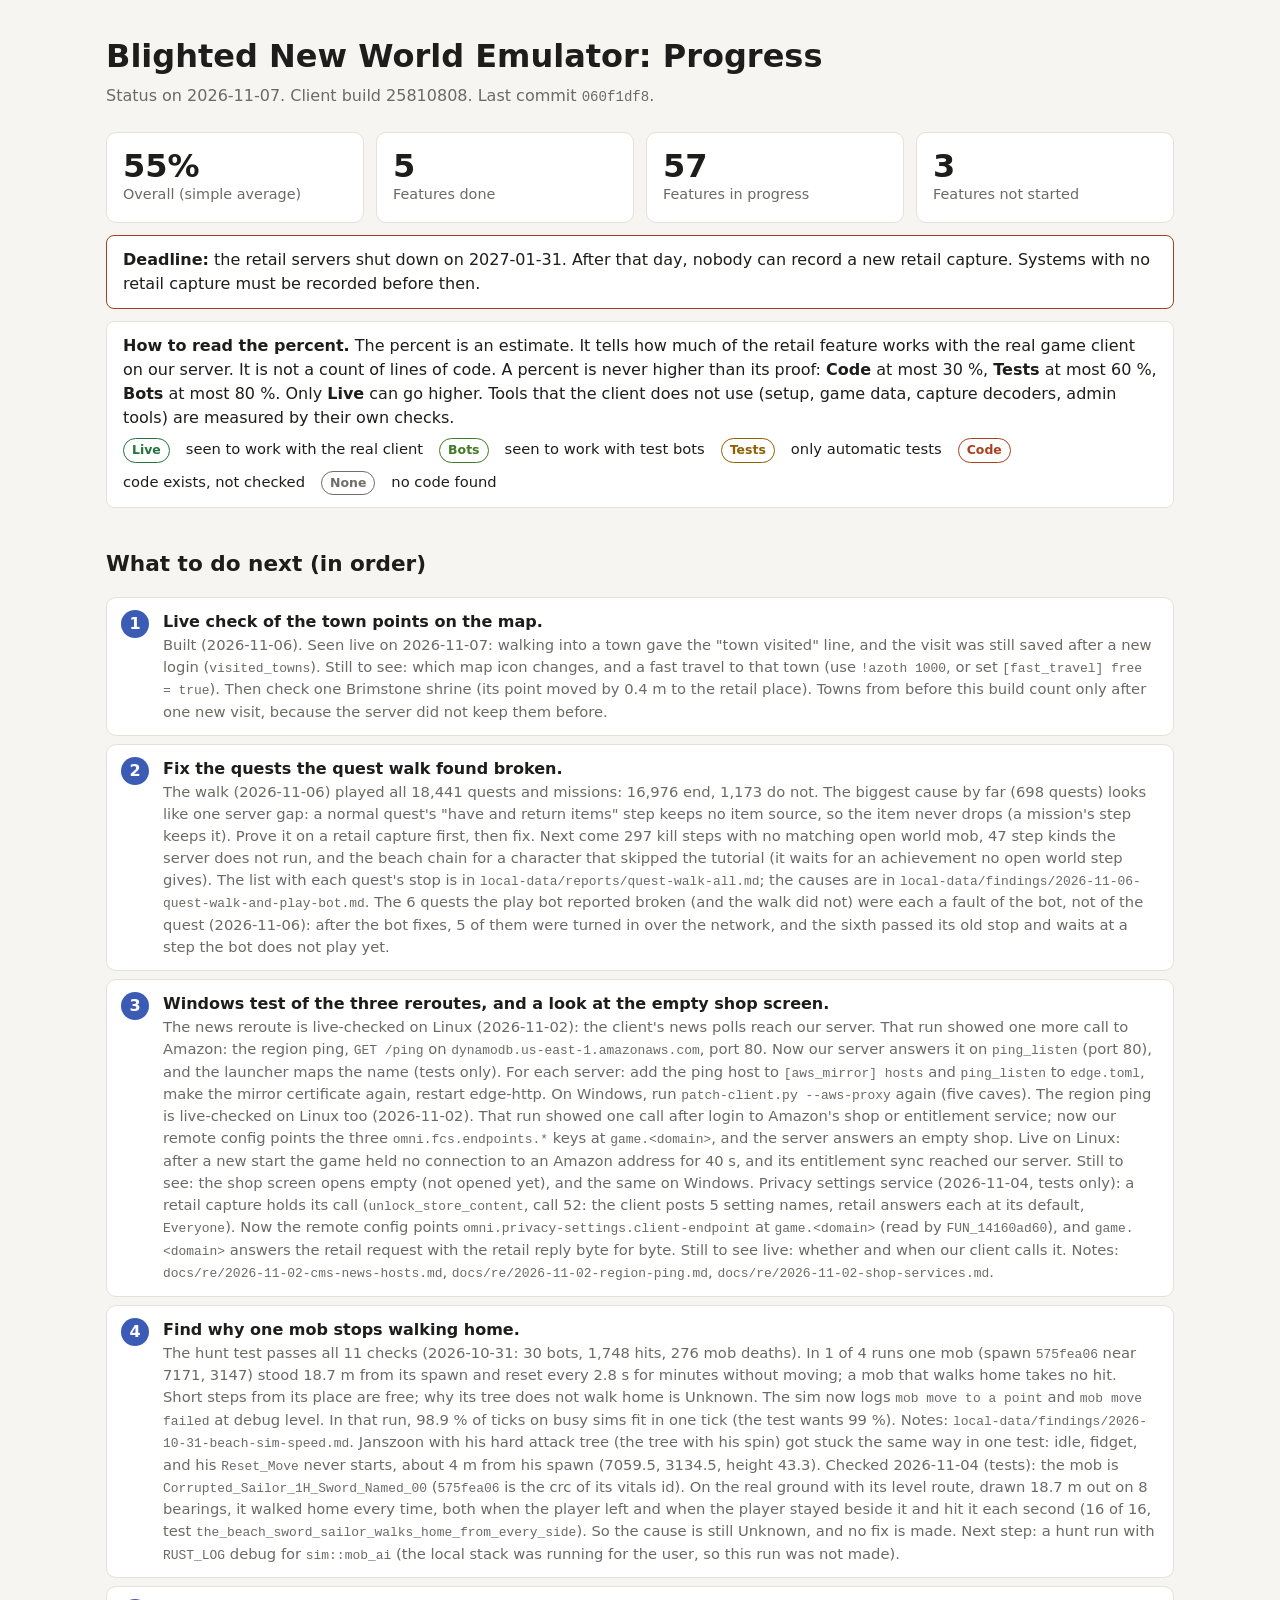
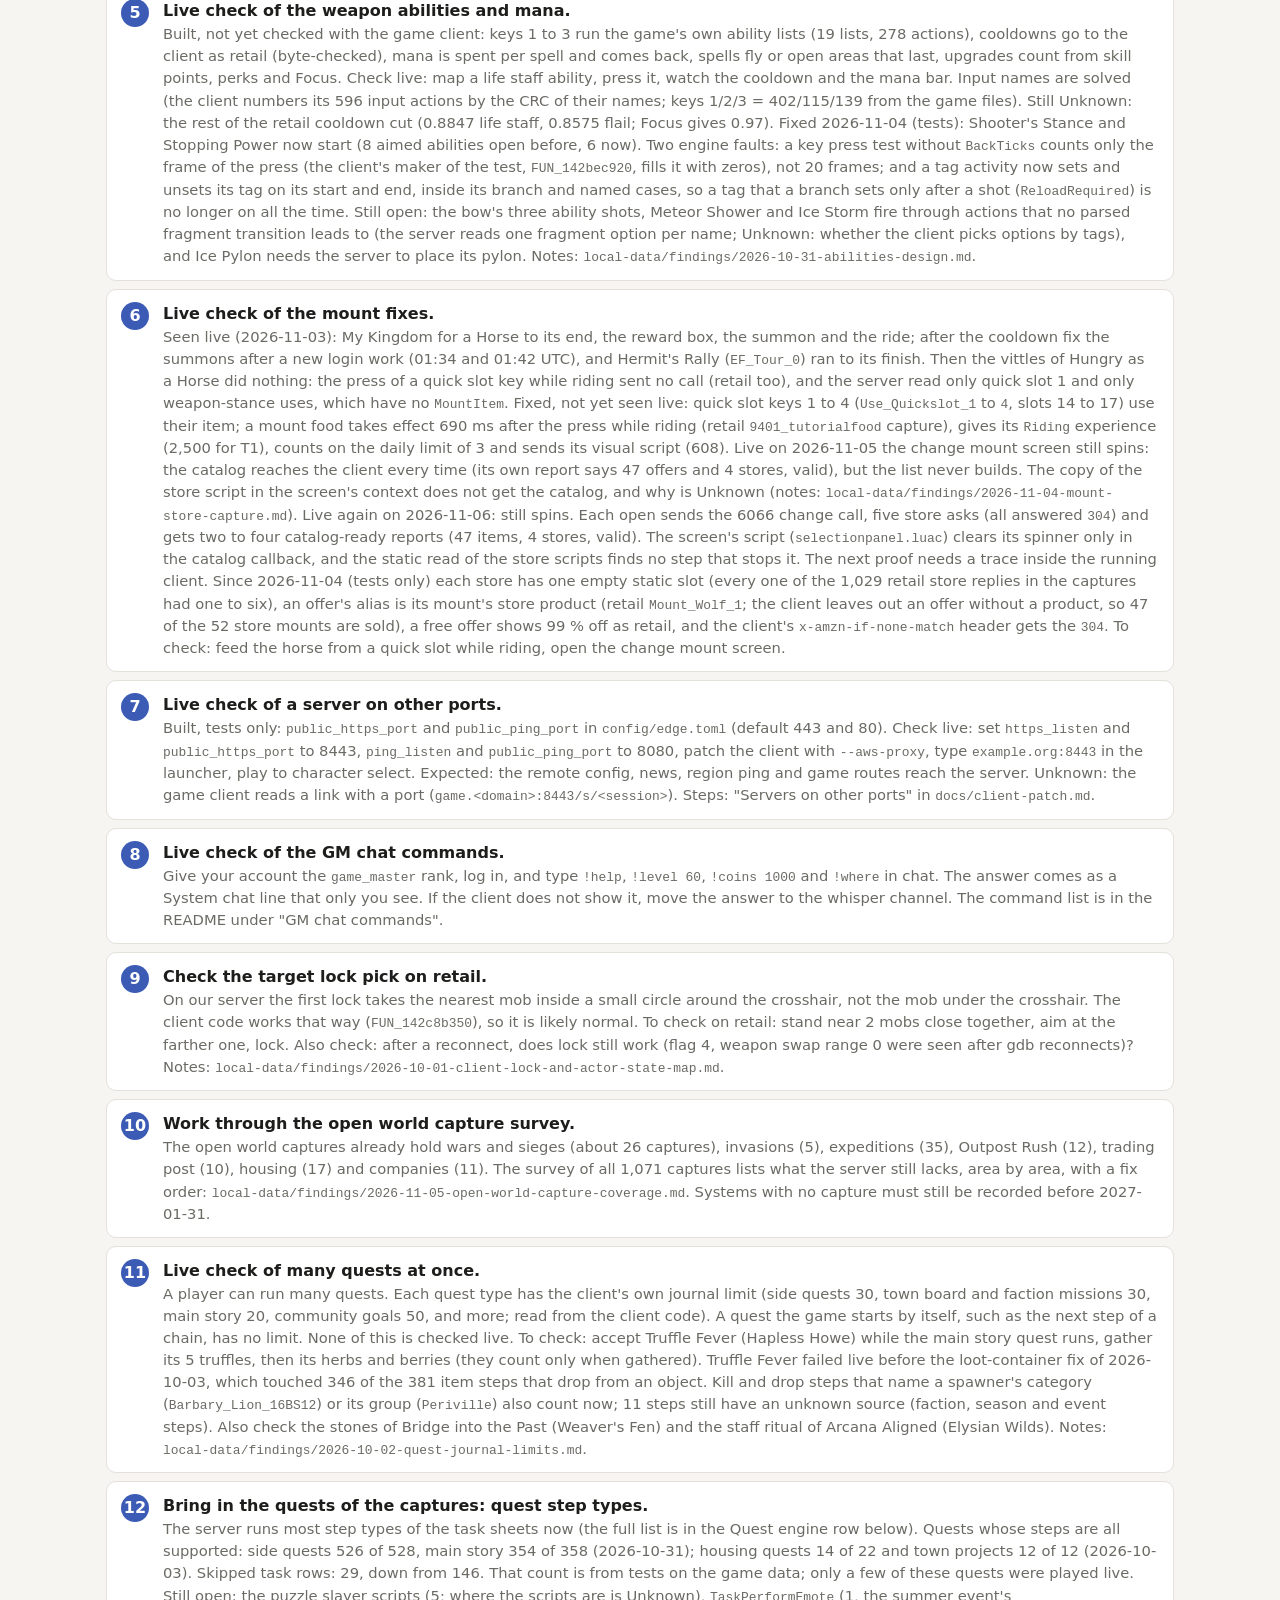
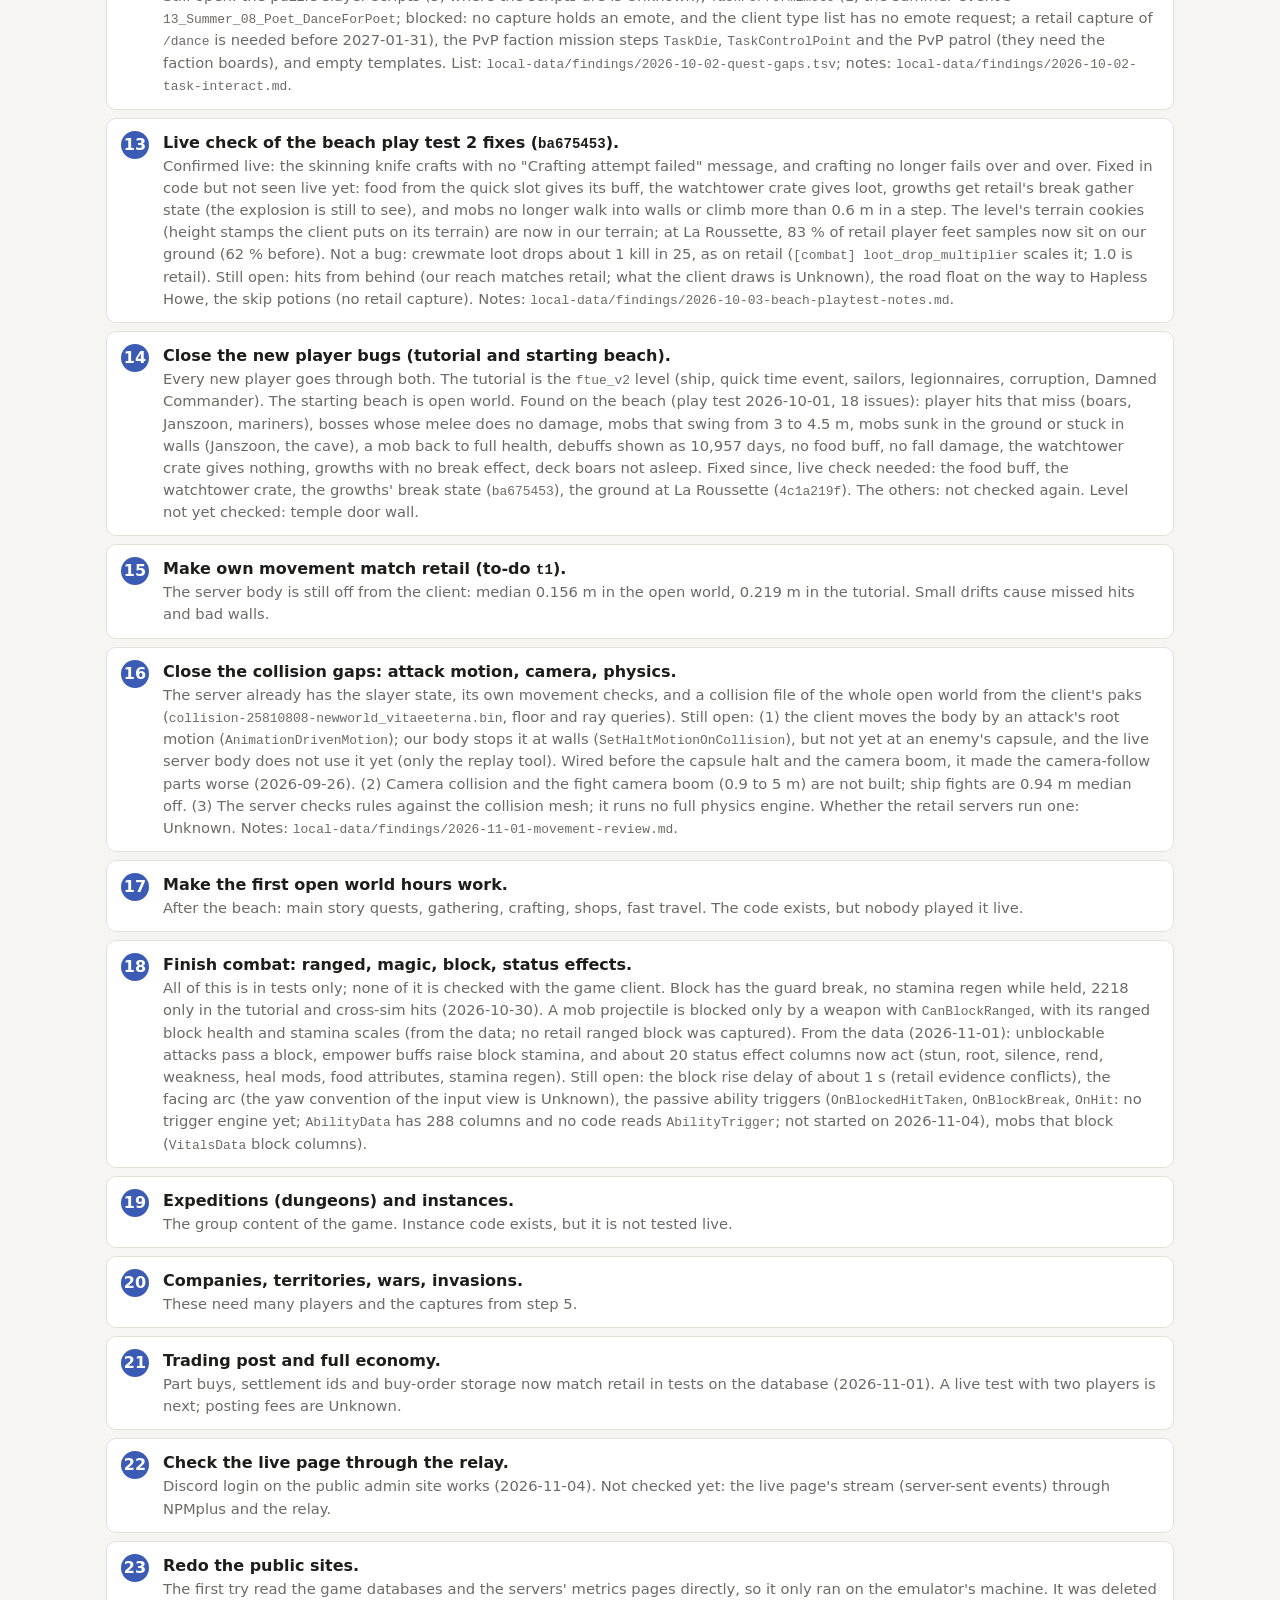
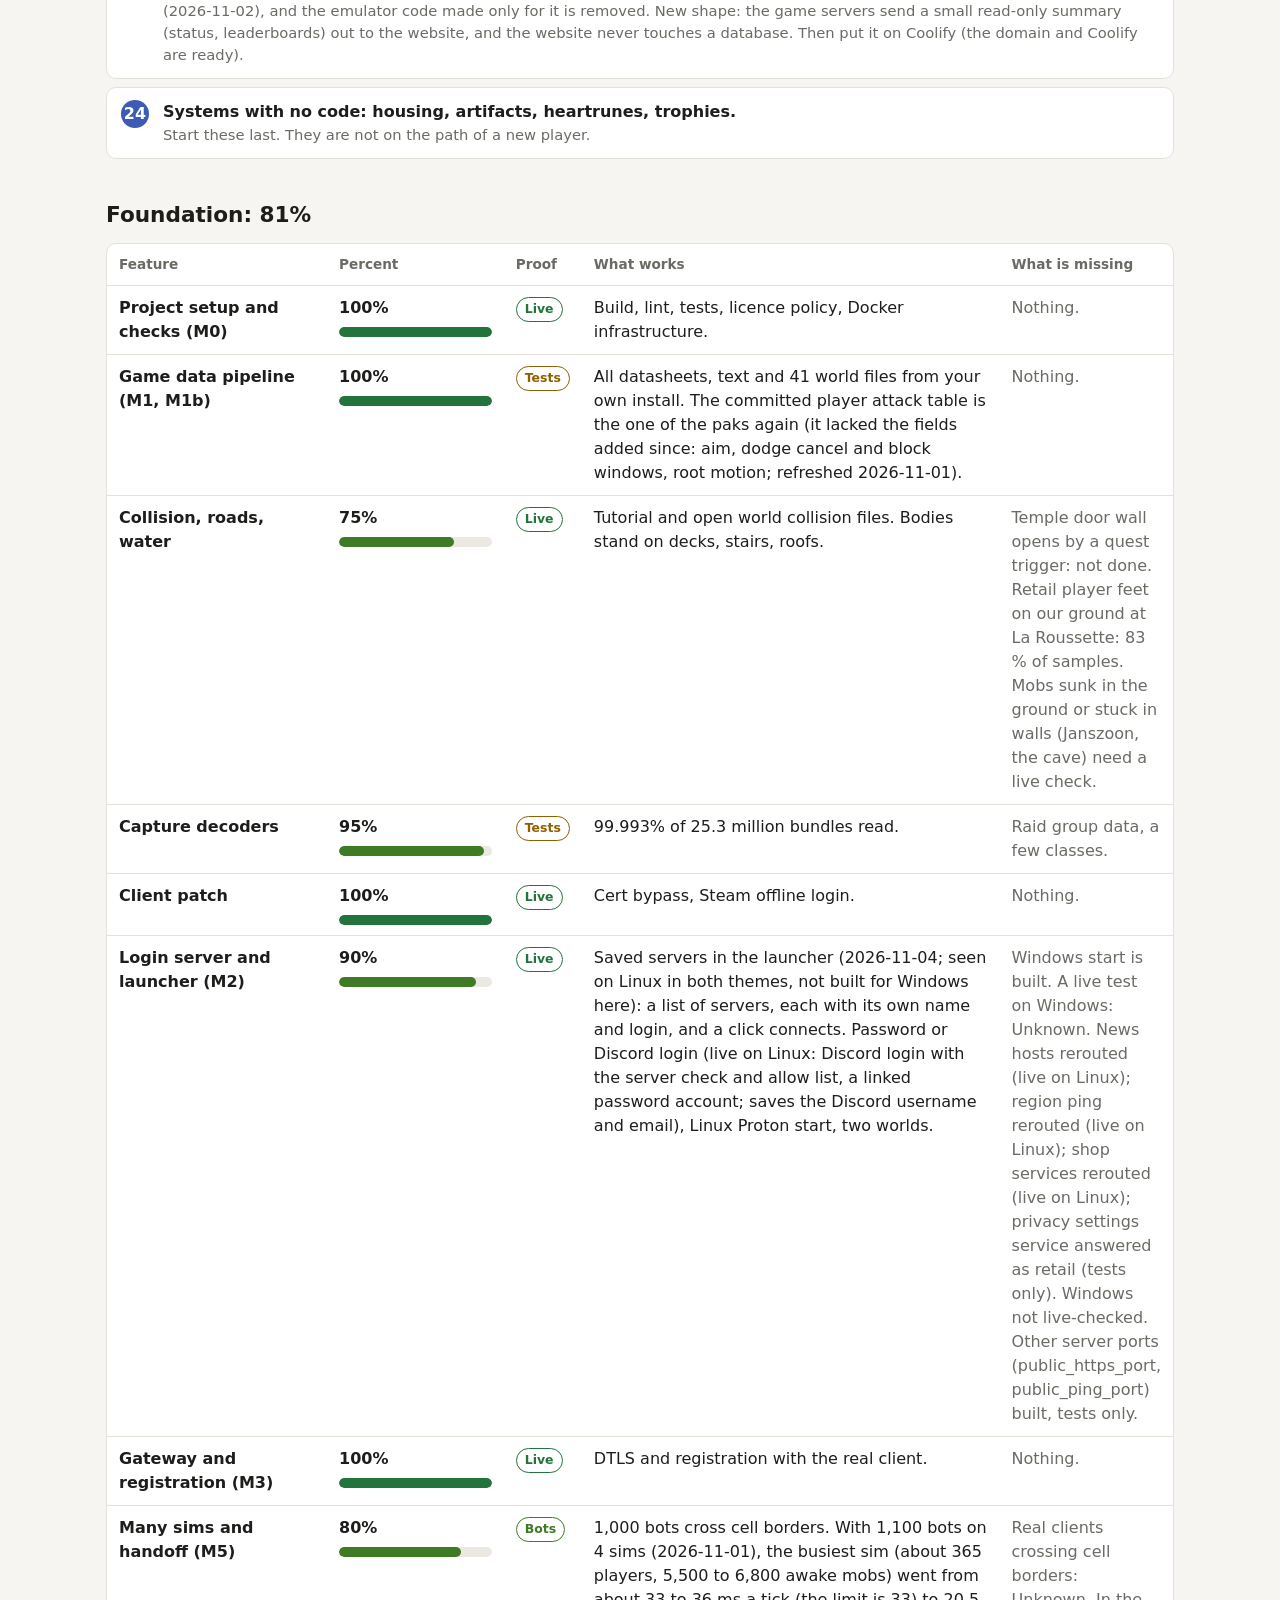
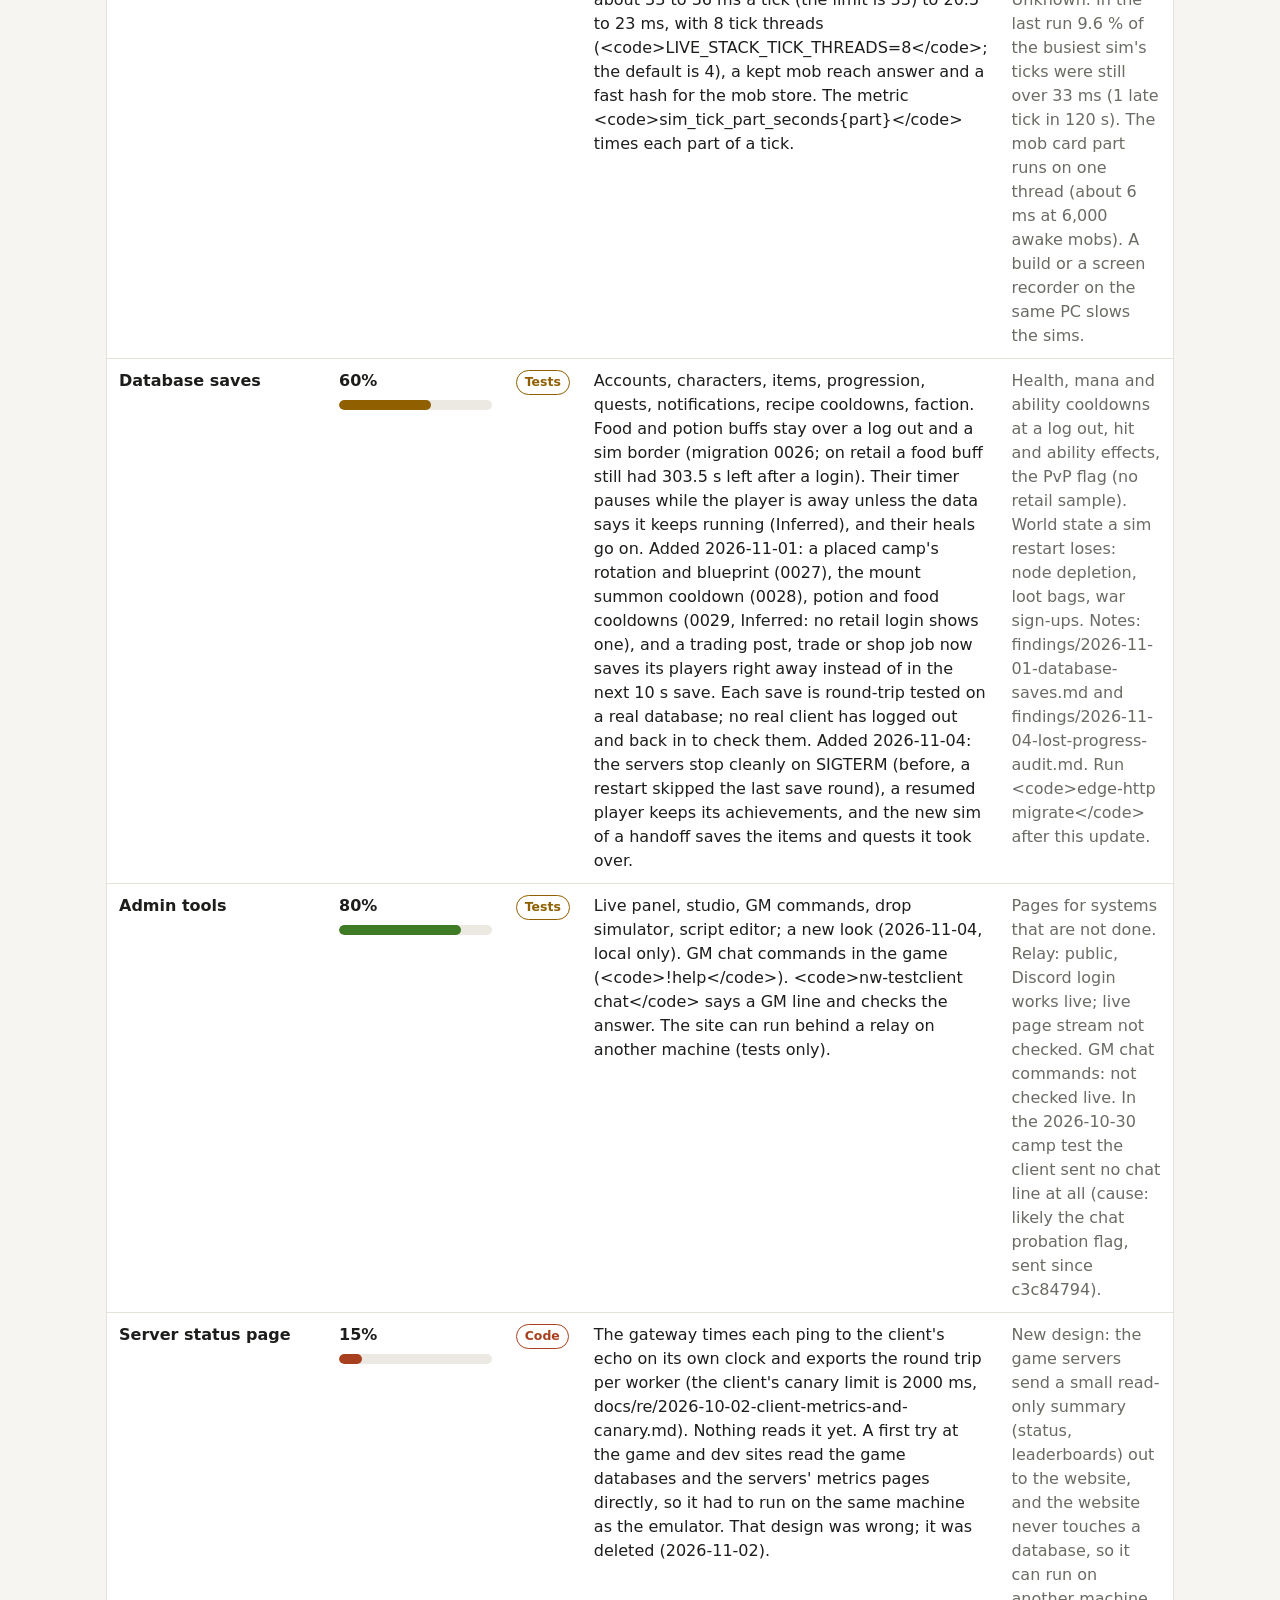
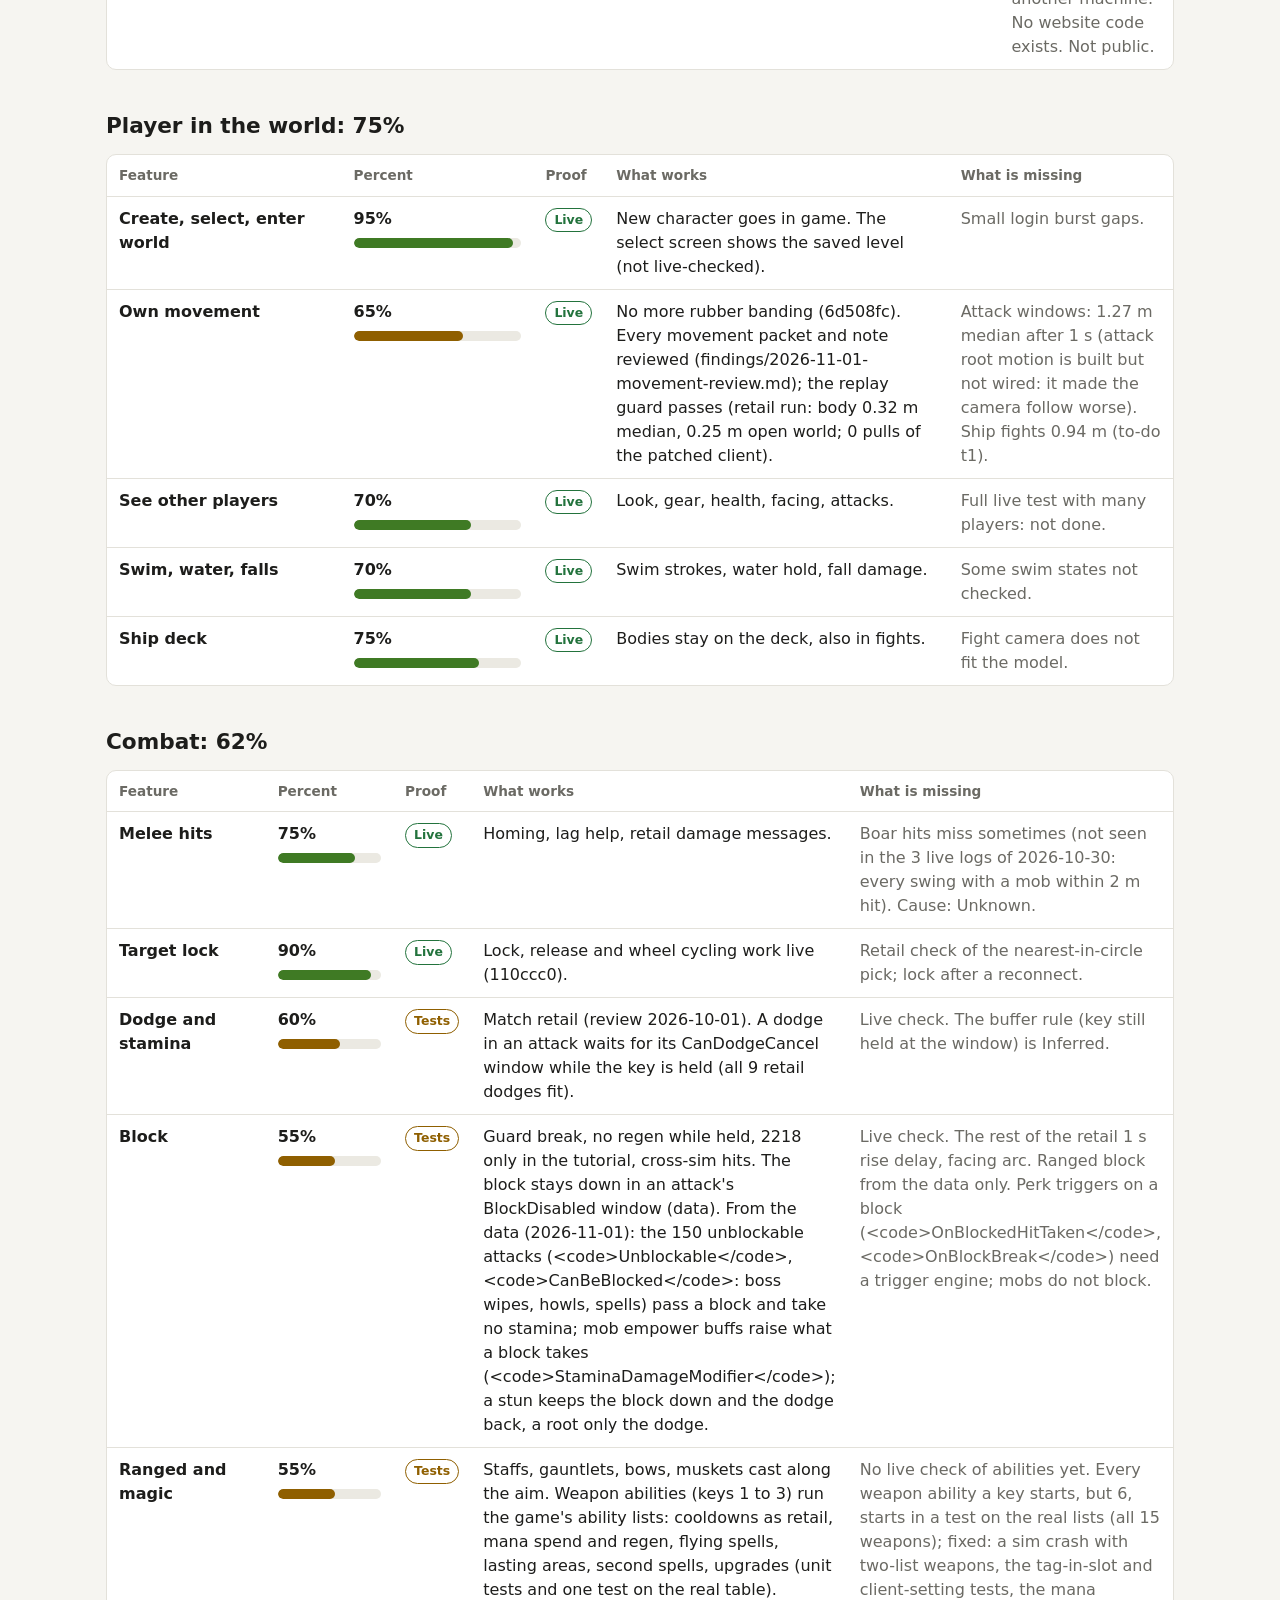
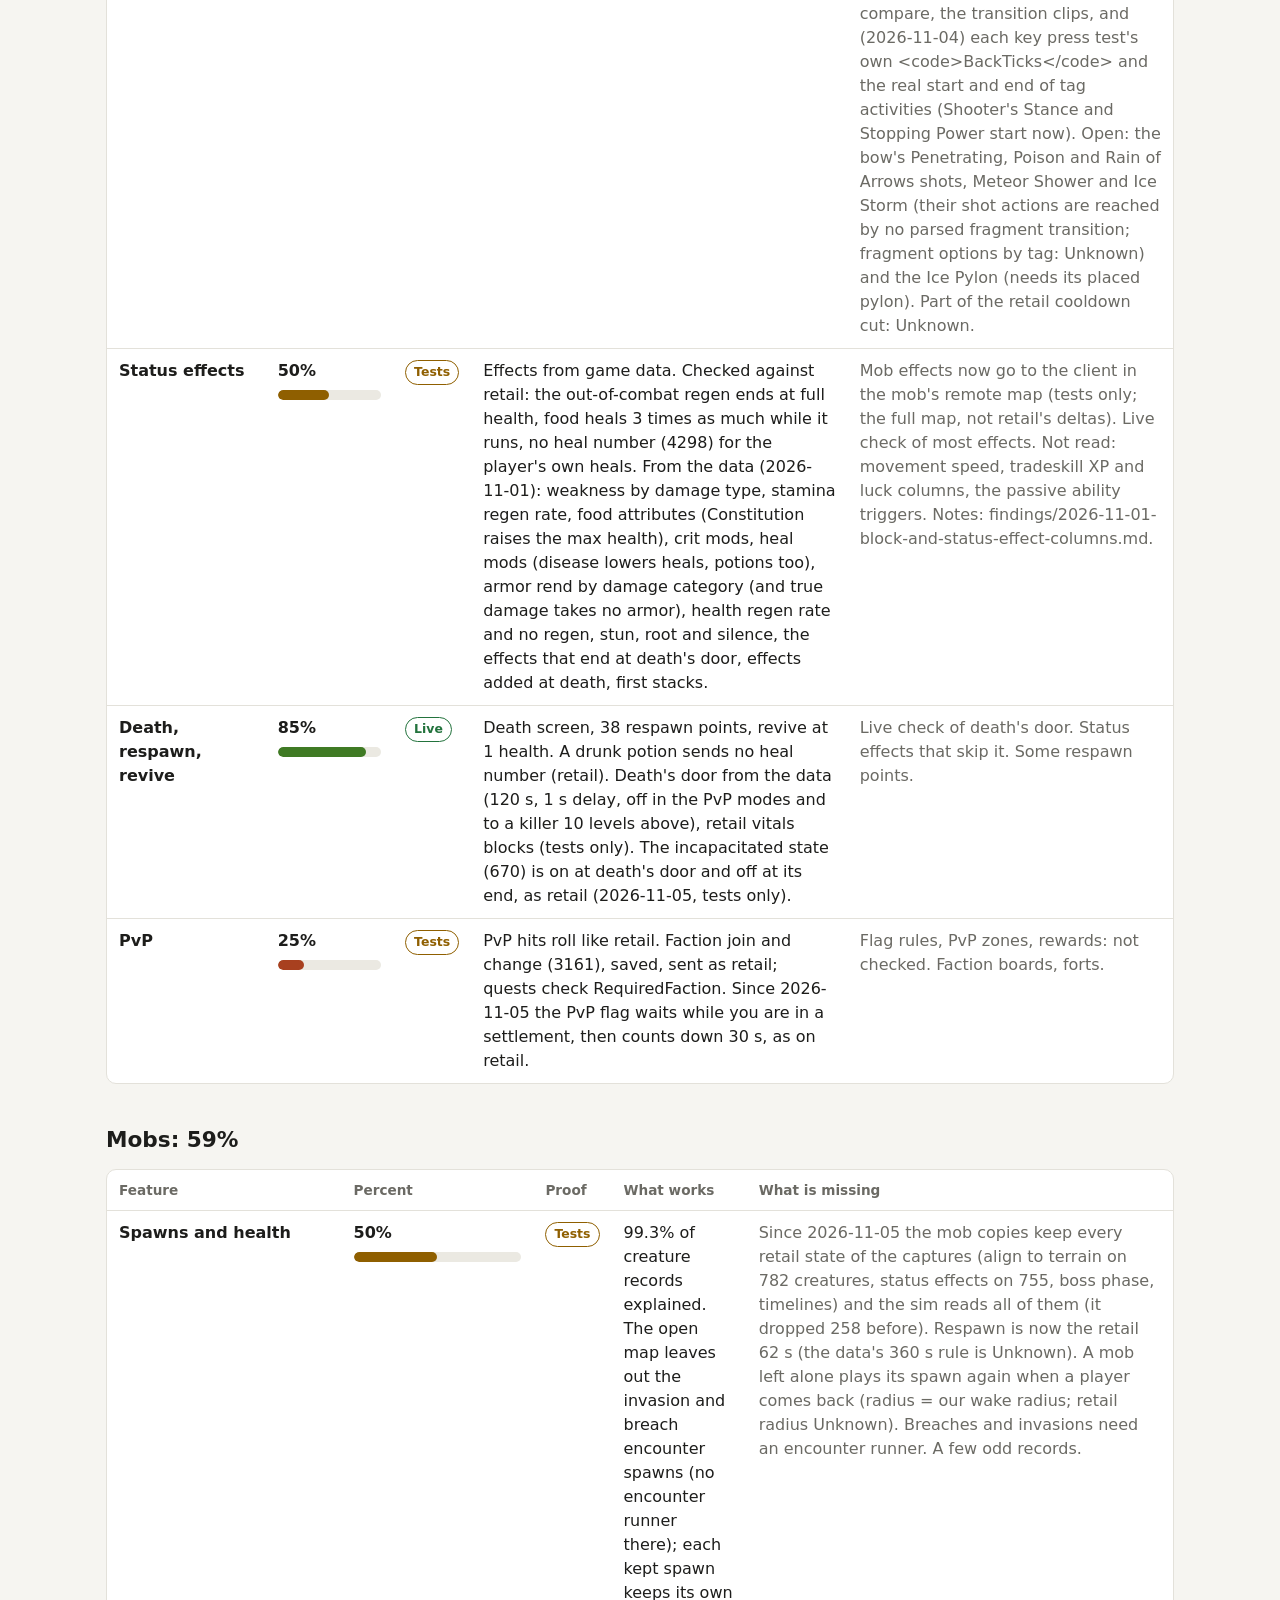
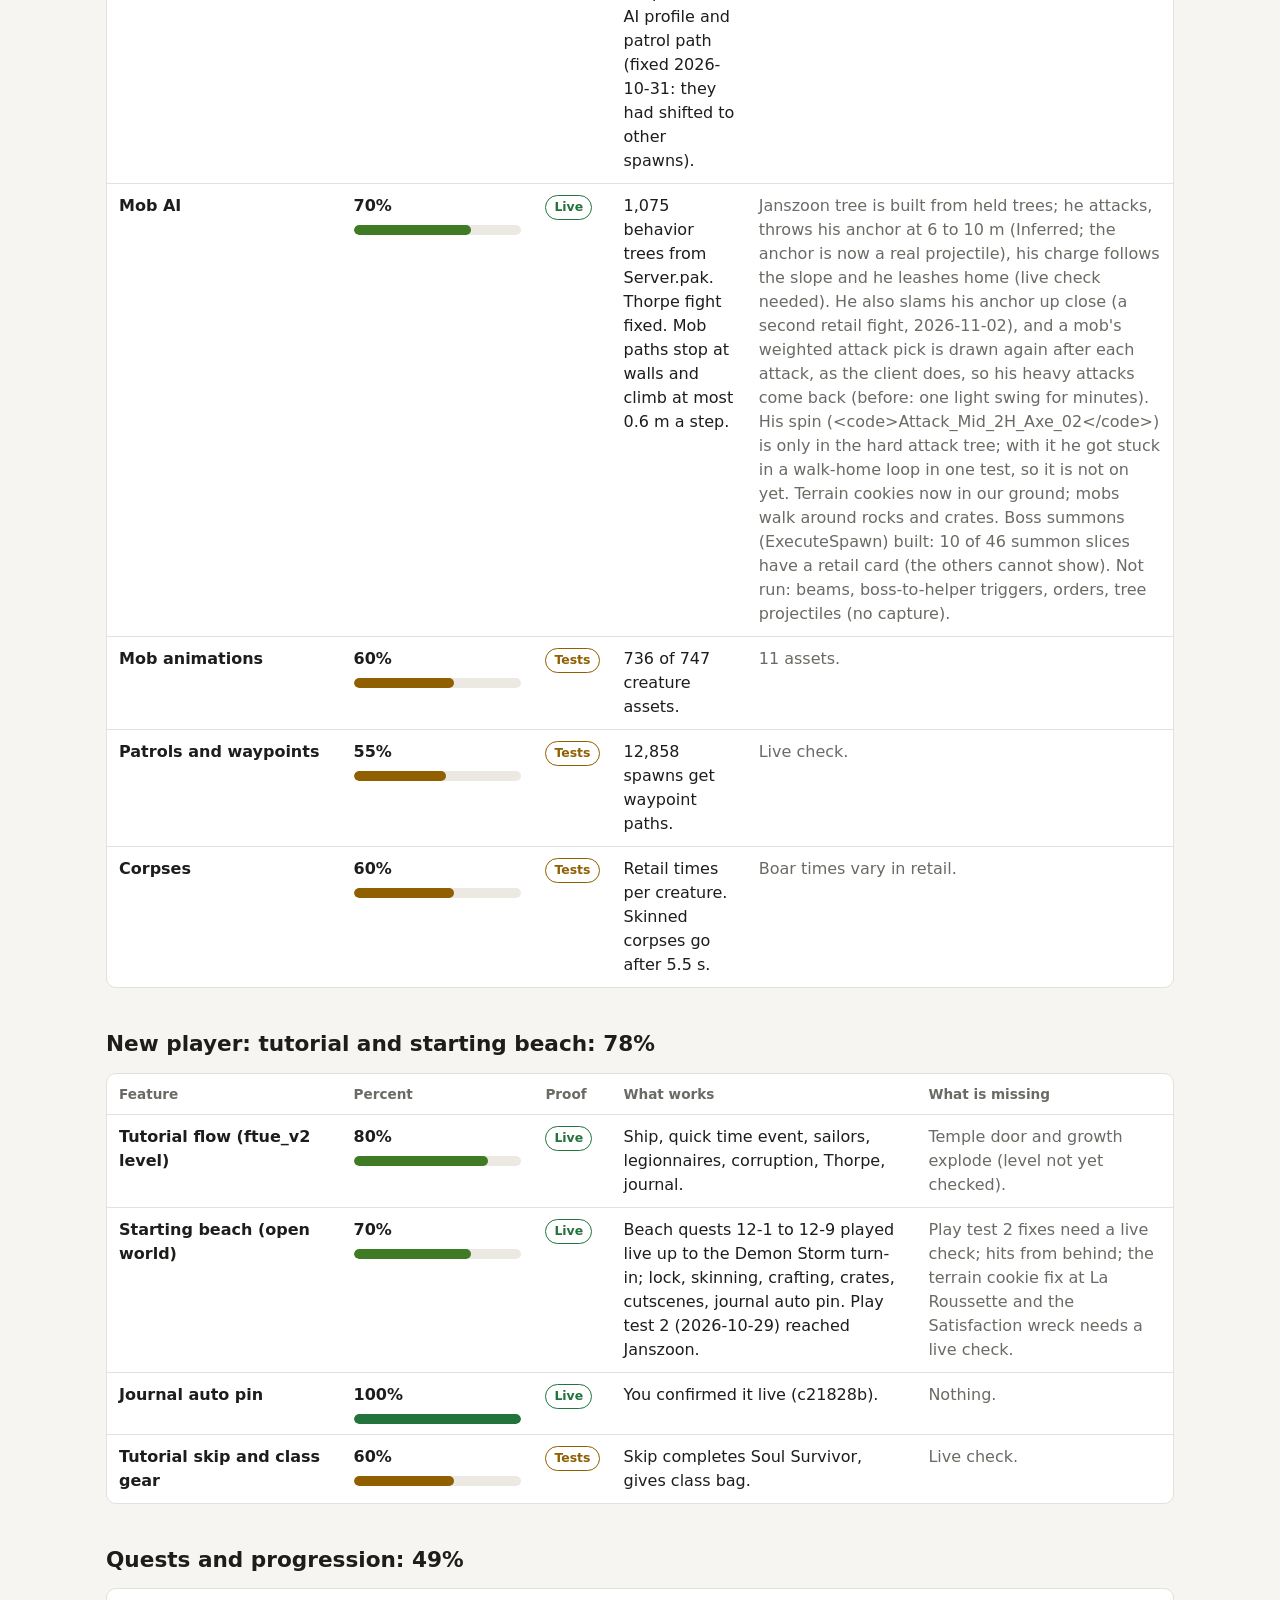
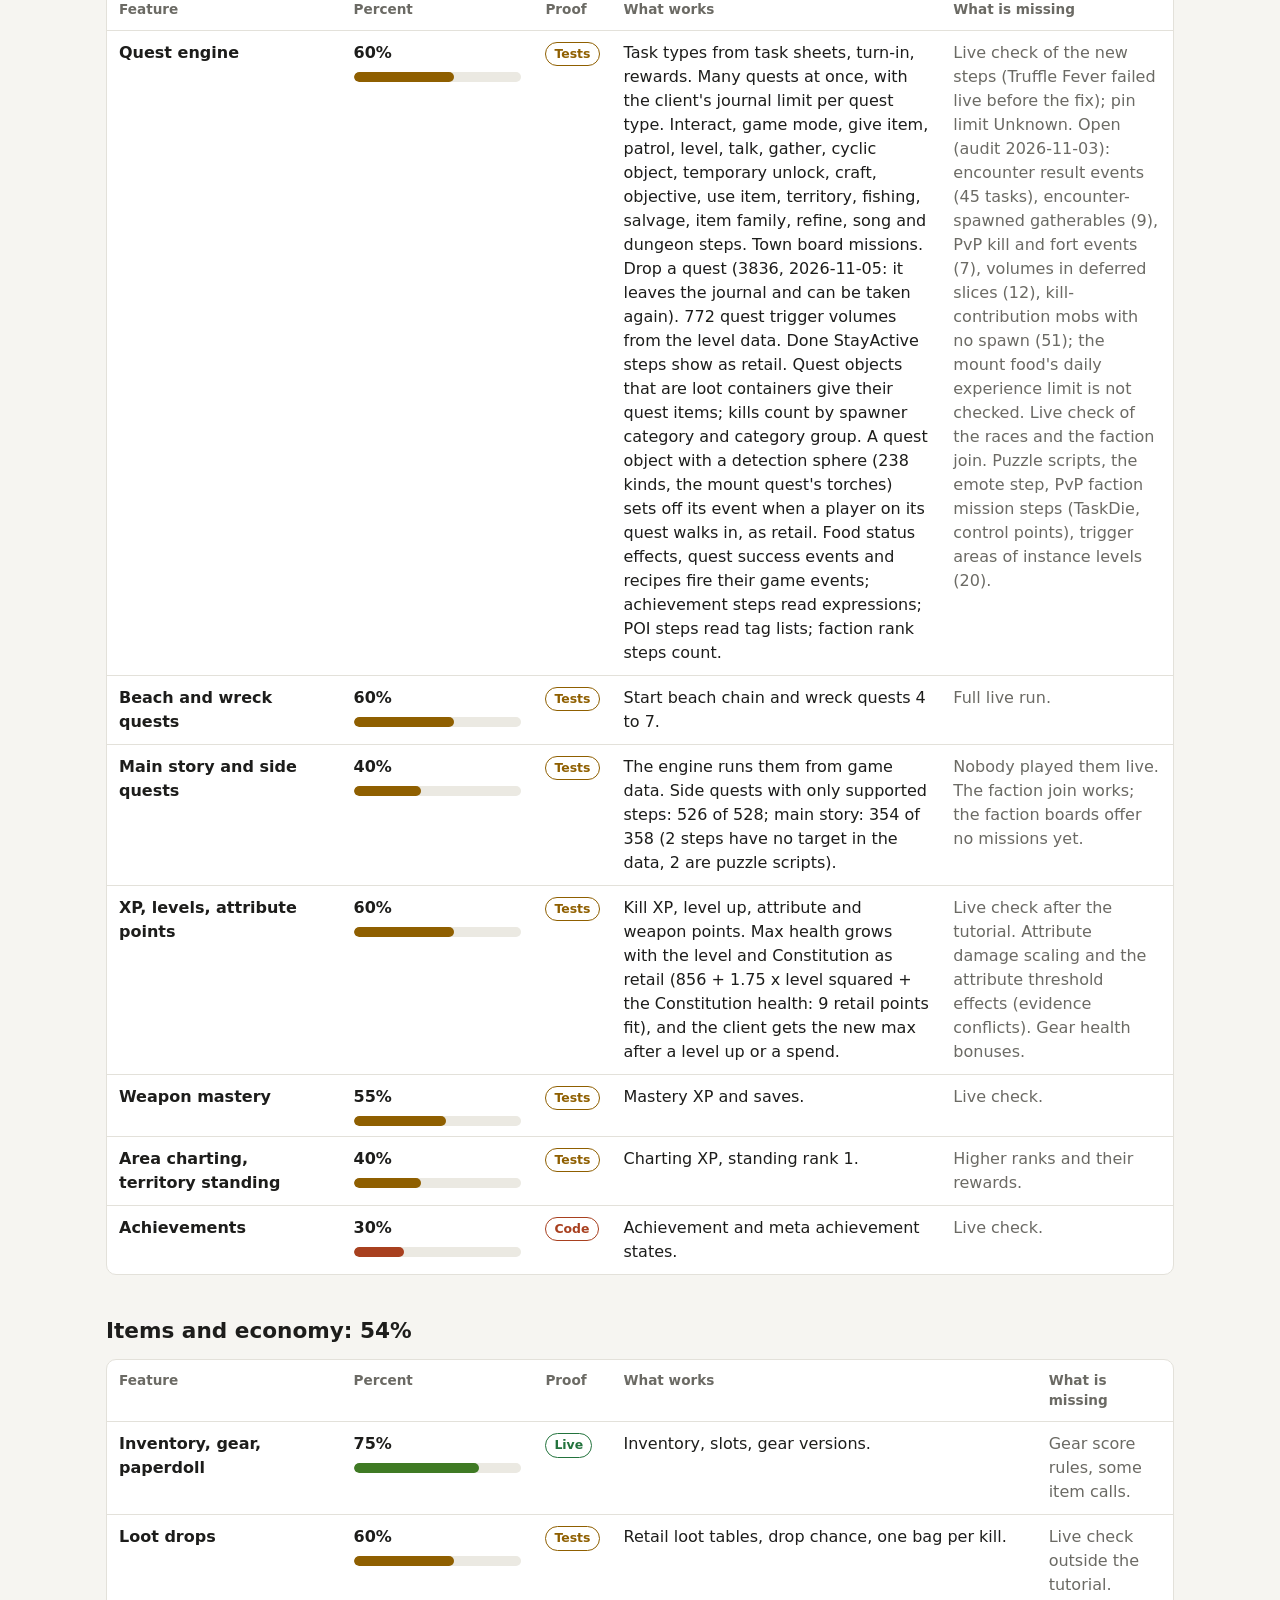
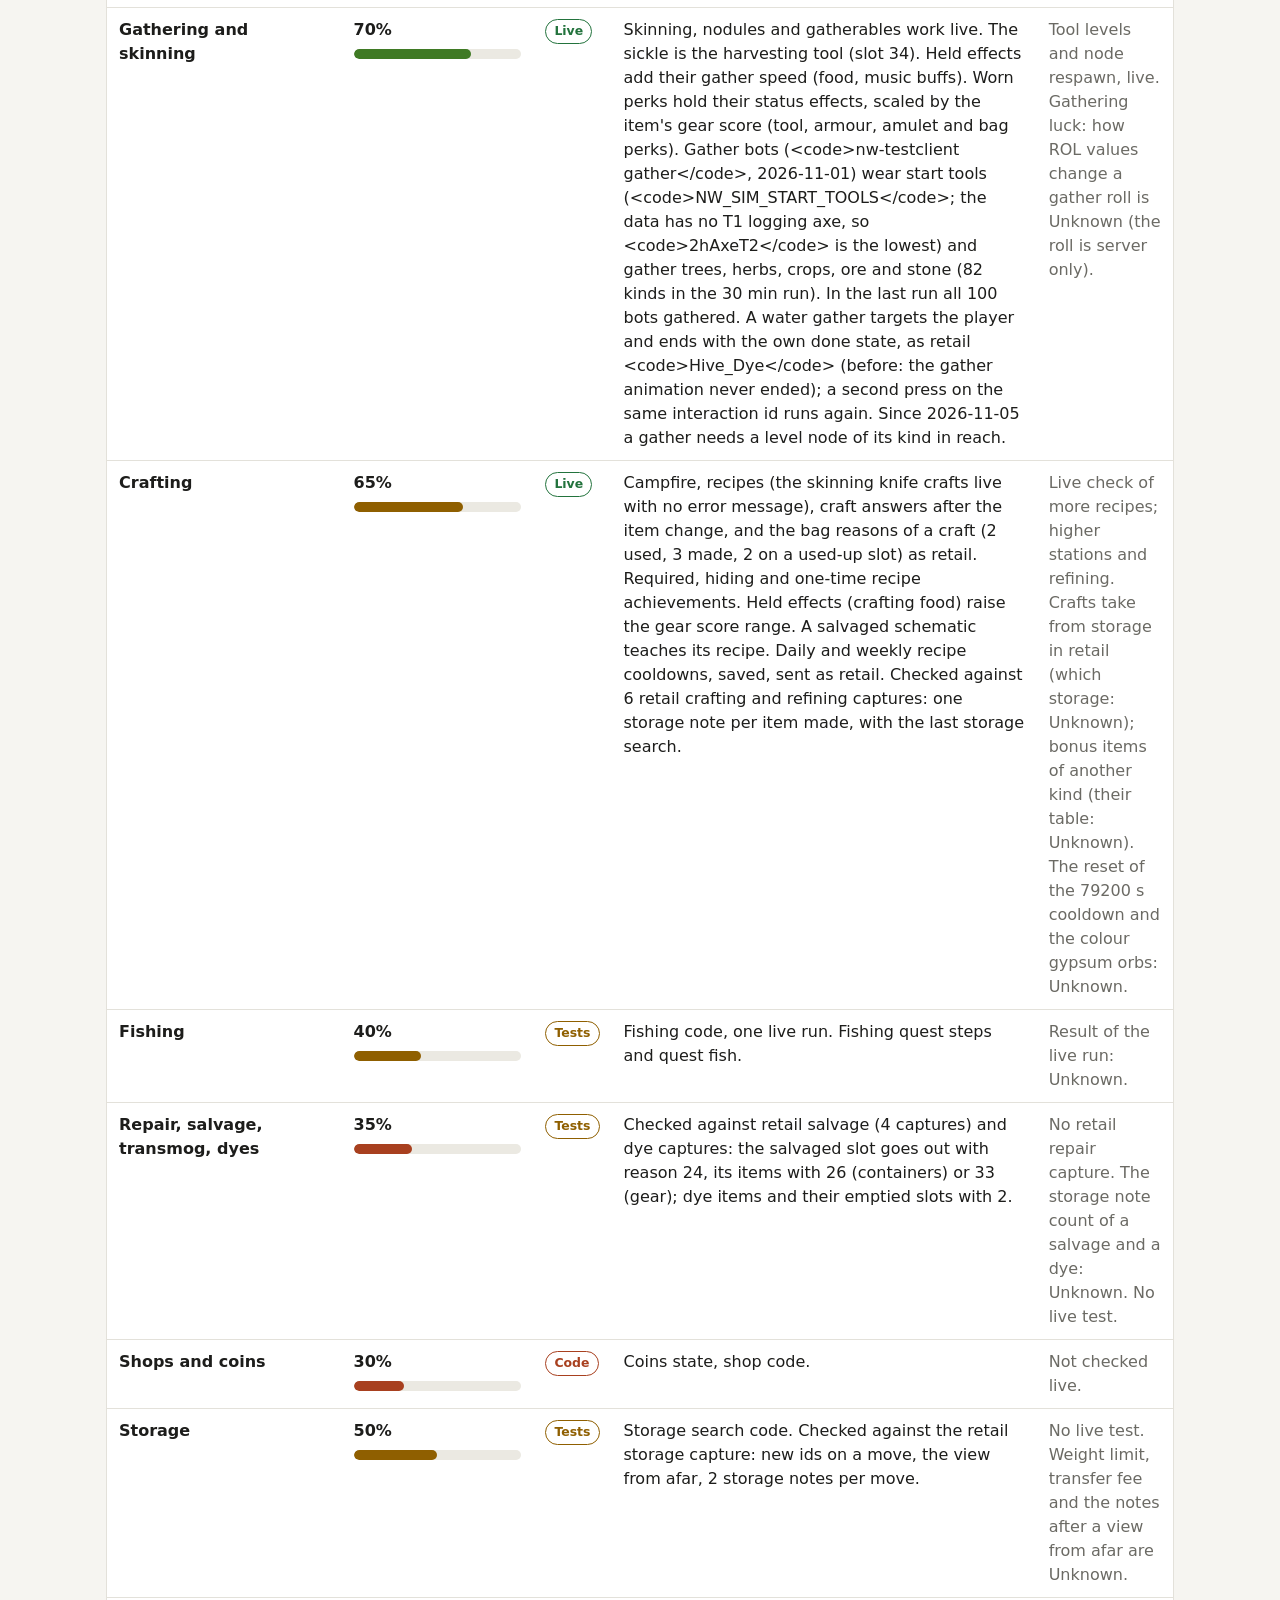
==== commit 9133ed65: "docs(progress): record the 2026-11-07 commits The status line named the last commit of 2026-11-06. I" ====
--- a/docs/progress.html
+++ b/docs/progress.html
@@ -98,7 +98,7 @@
 <body>
 <main>
   <h1>Blighted New World Emulator: Progress</h1>
-  <p class="sub">Status on 2026-11-06. Client build 25810808. Last commit <code>032f153d</code>.</p>
+  <p class="sub">Status on 2026-11-07. Client build 25810808. Last commit <code>060f1df8</code>.</p>
 
   <div class="cards" id="summary"></div>
 
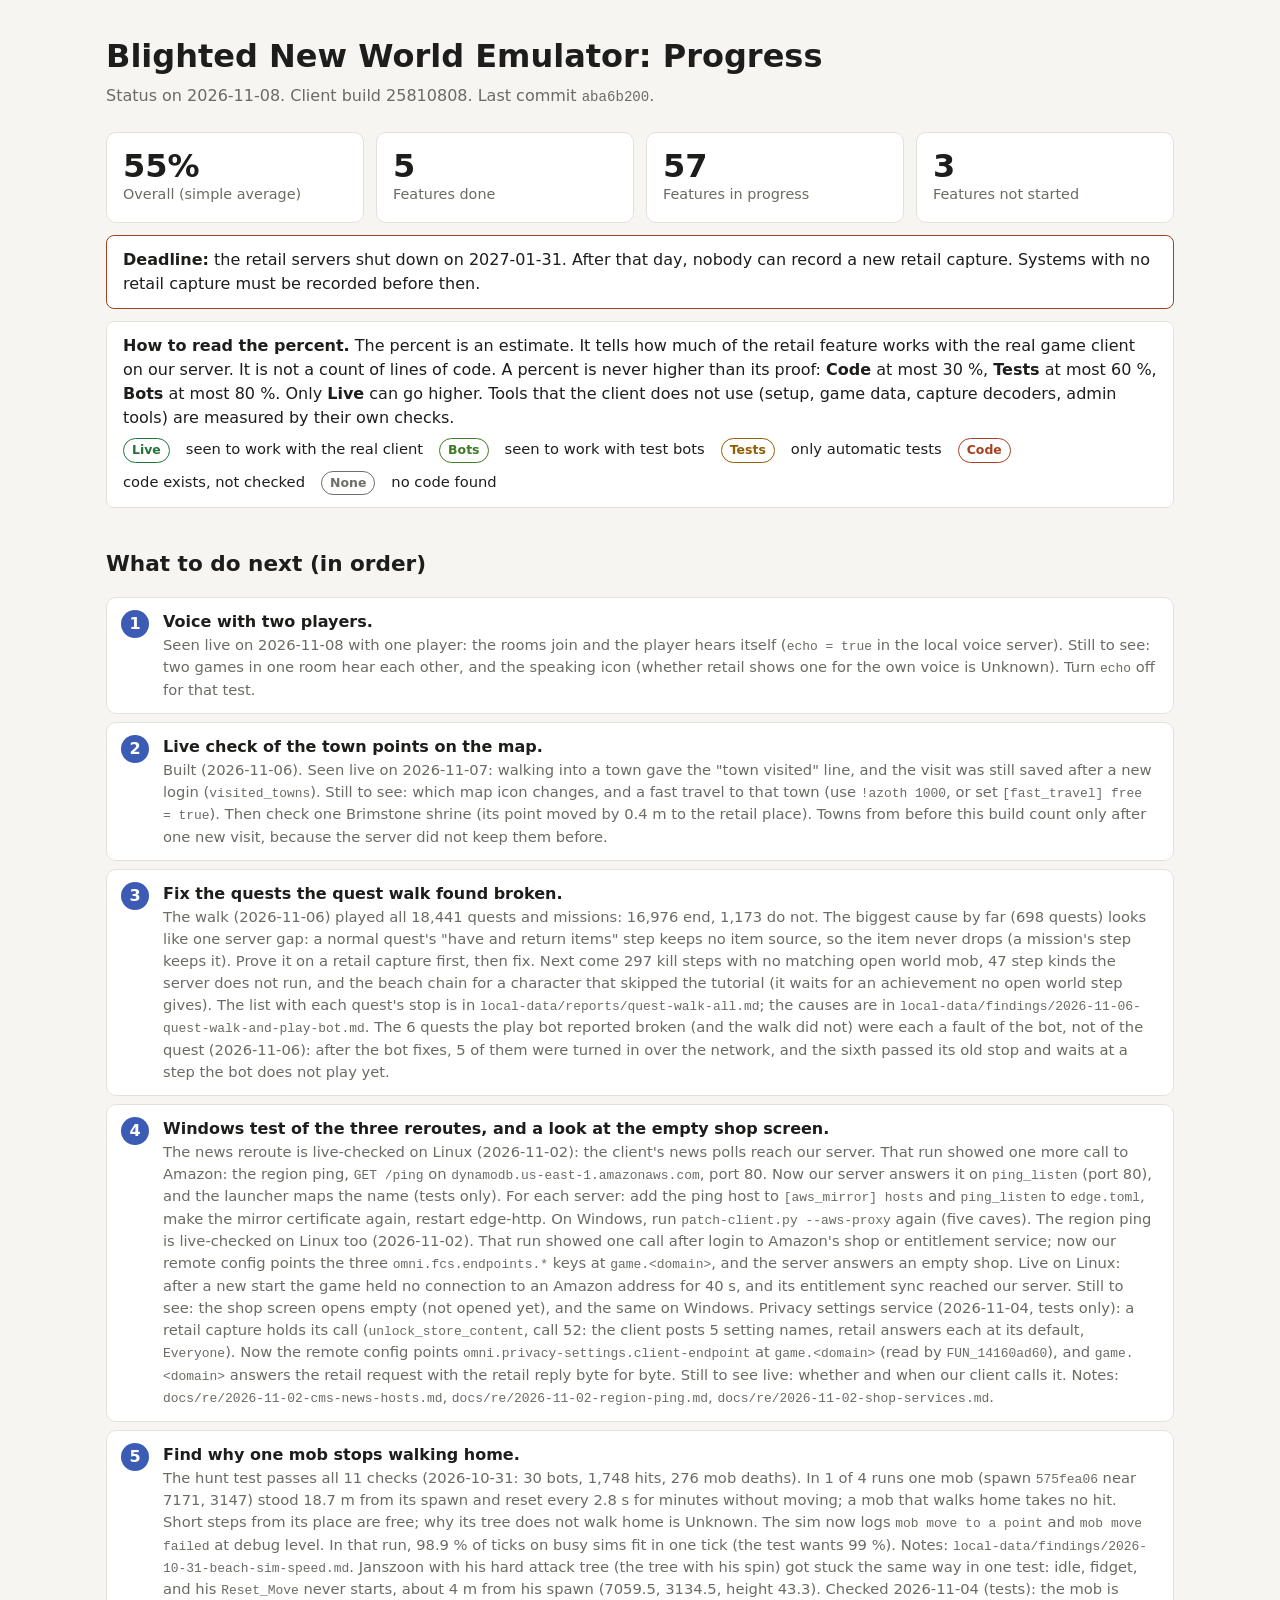
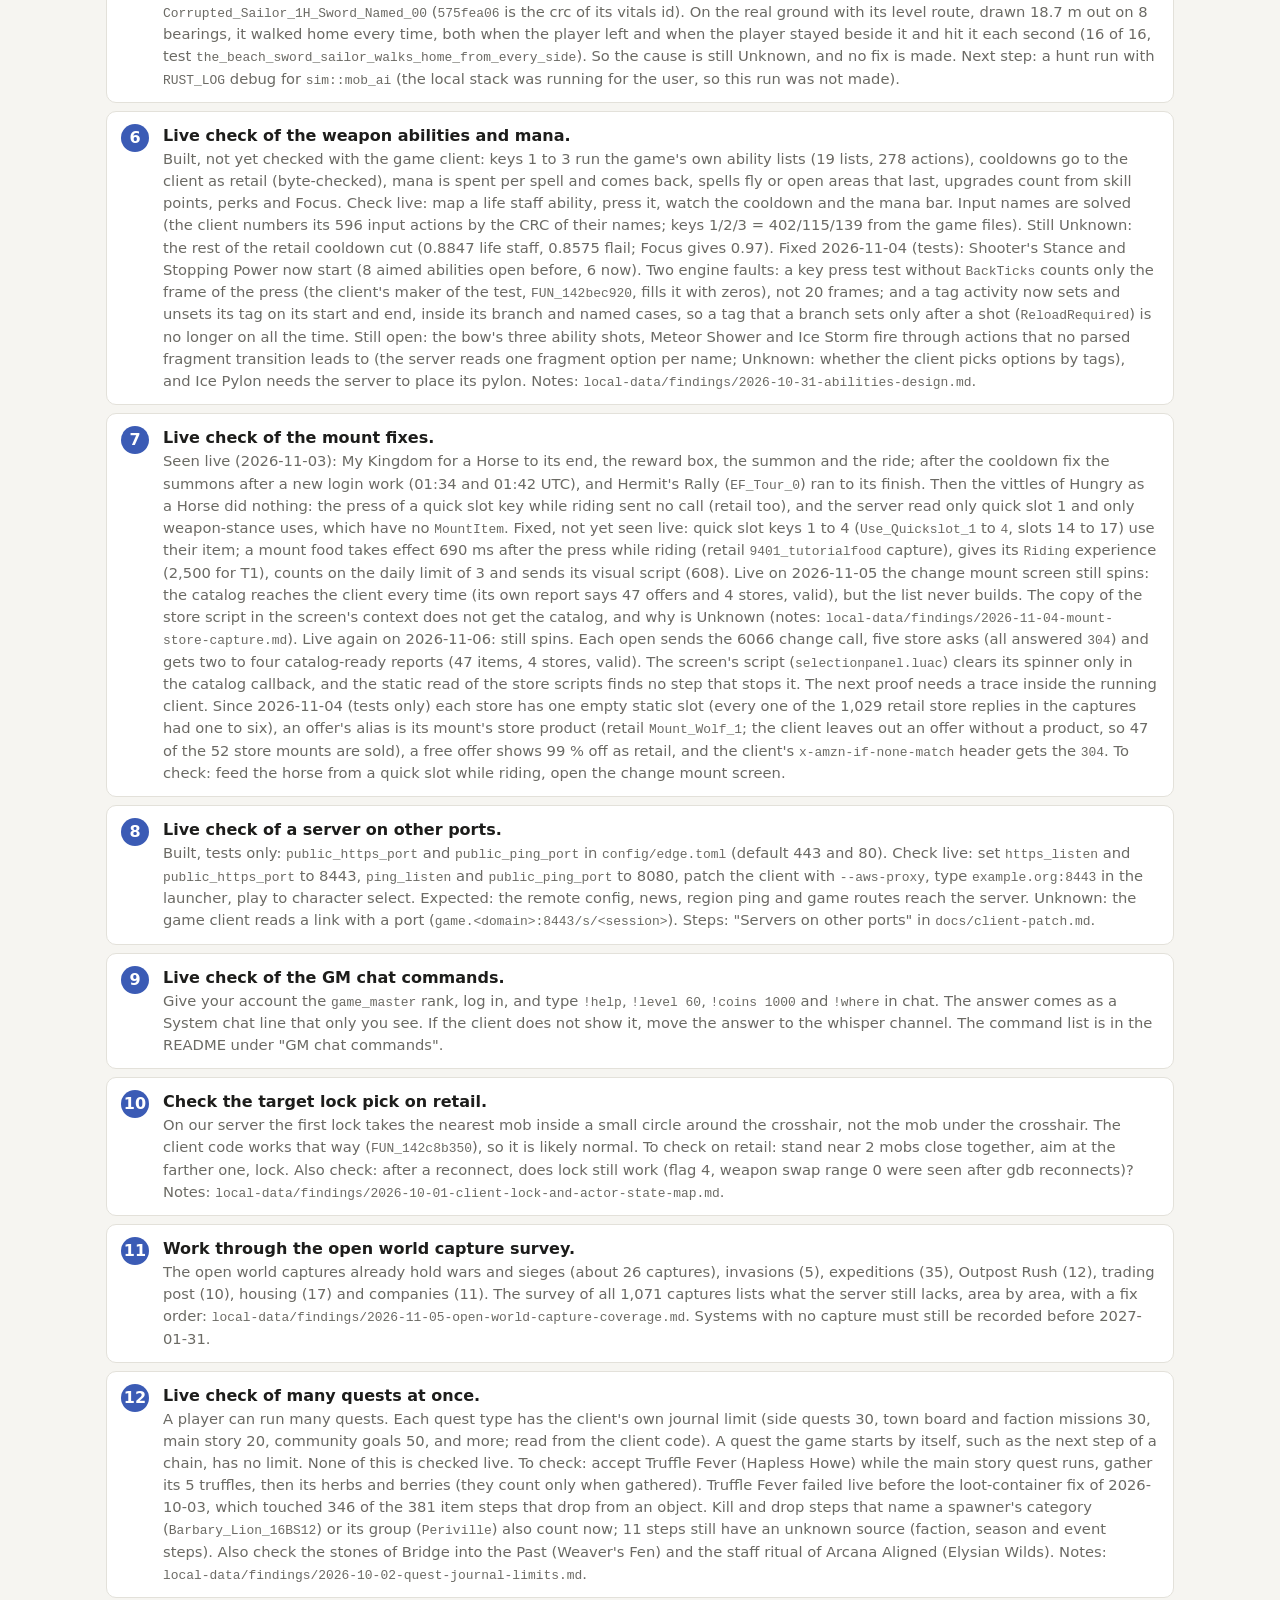
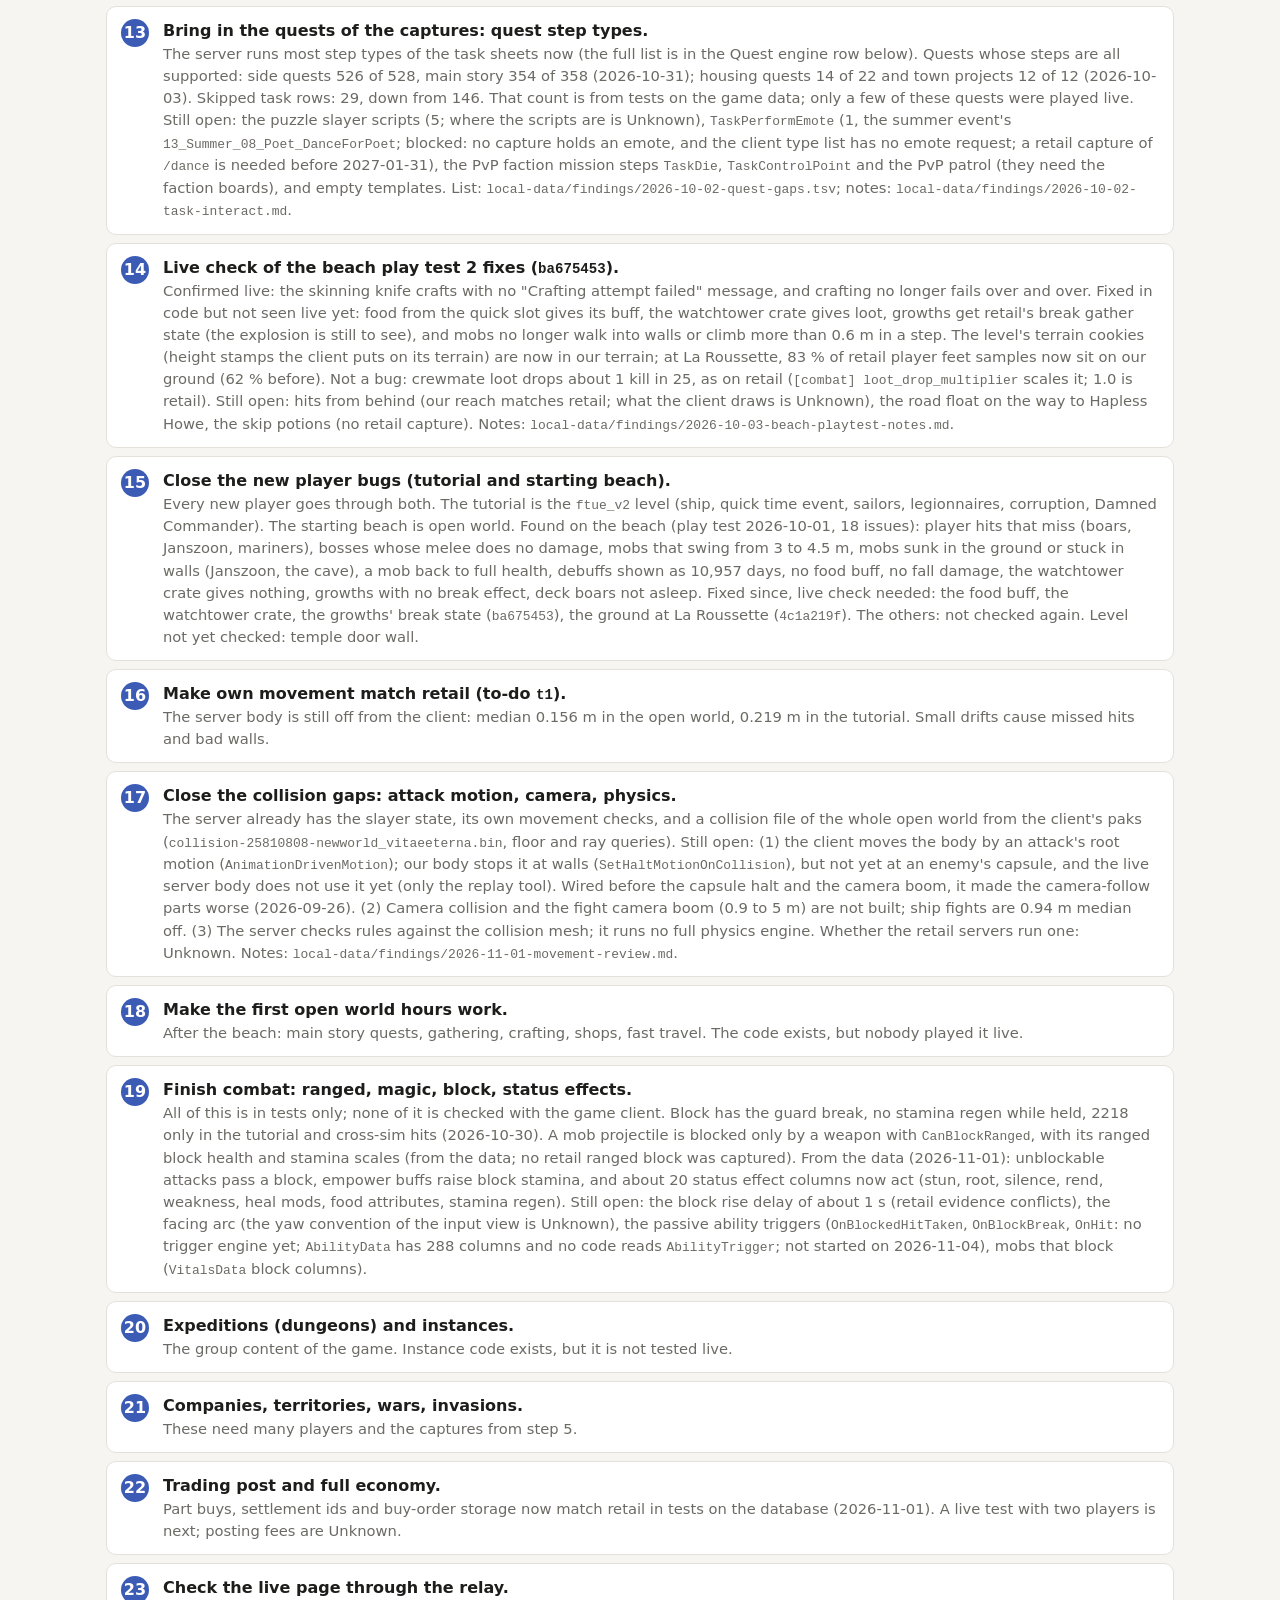
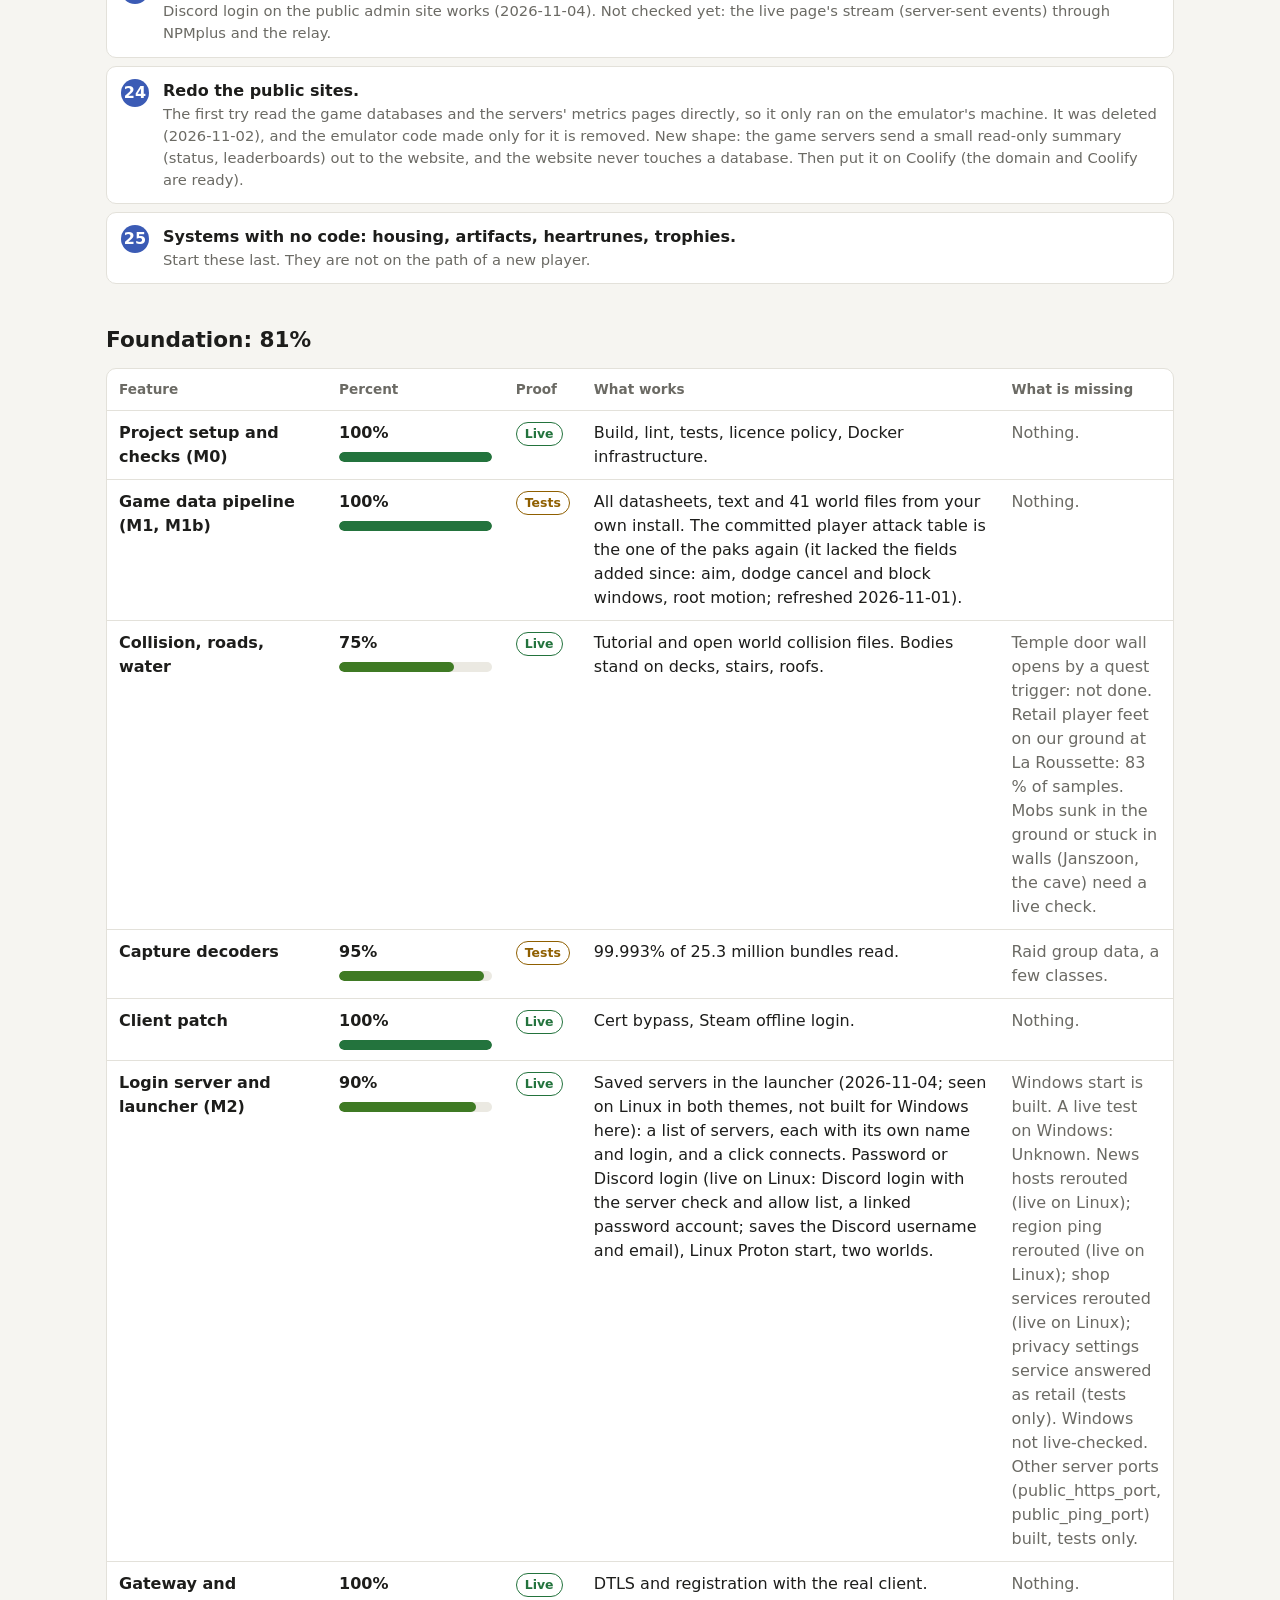
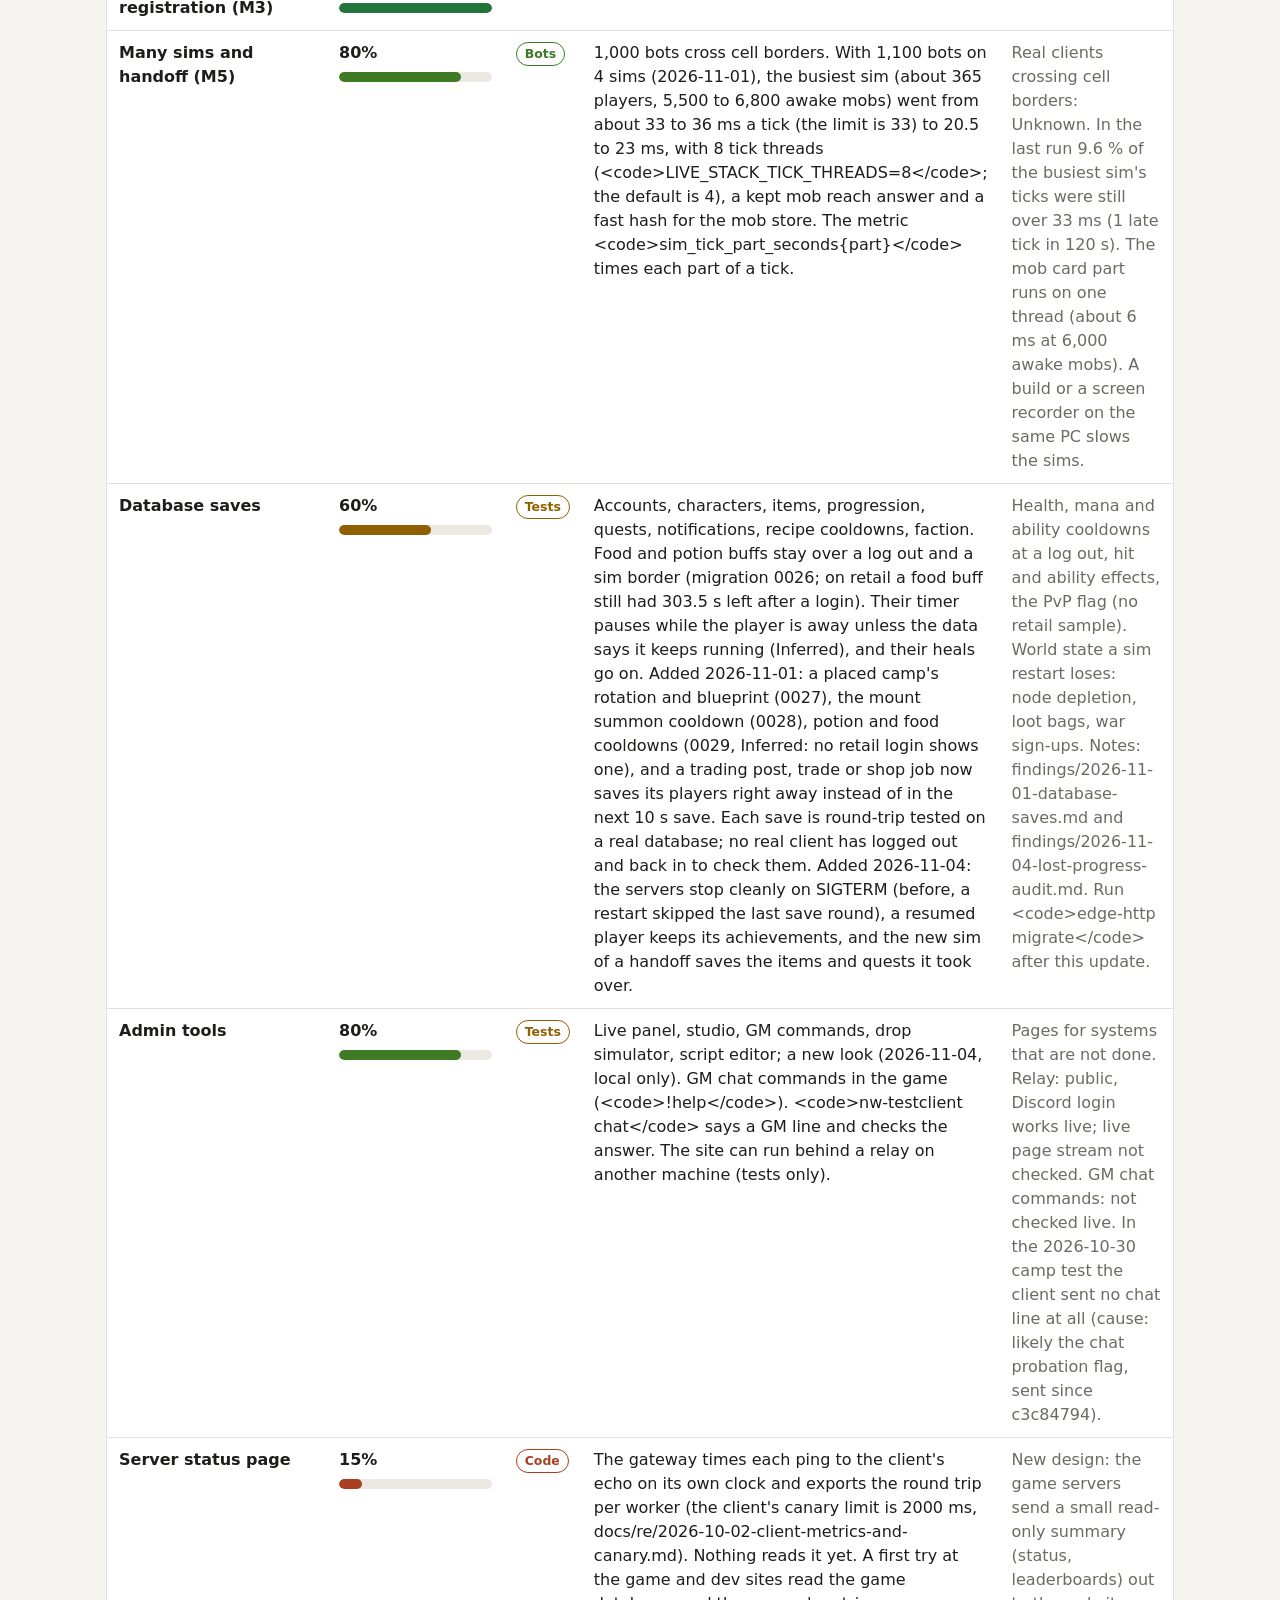
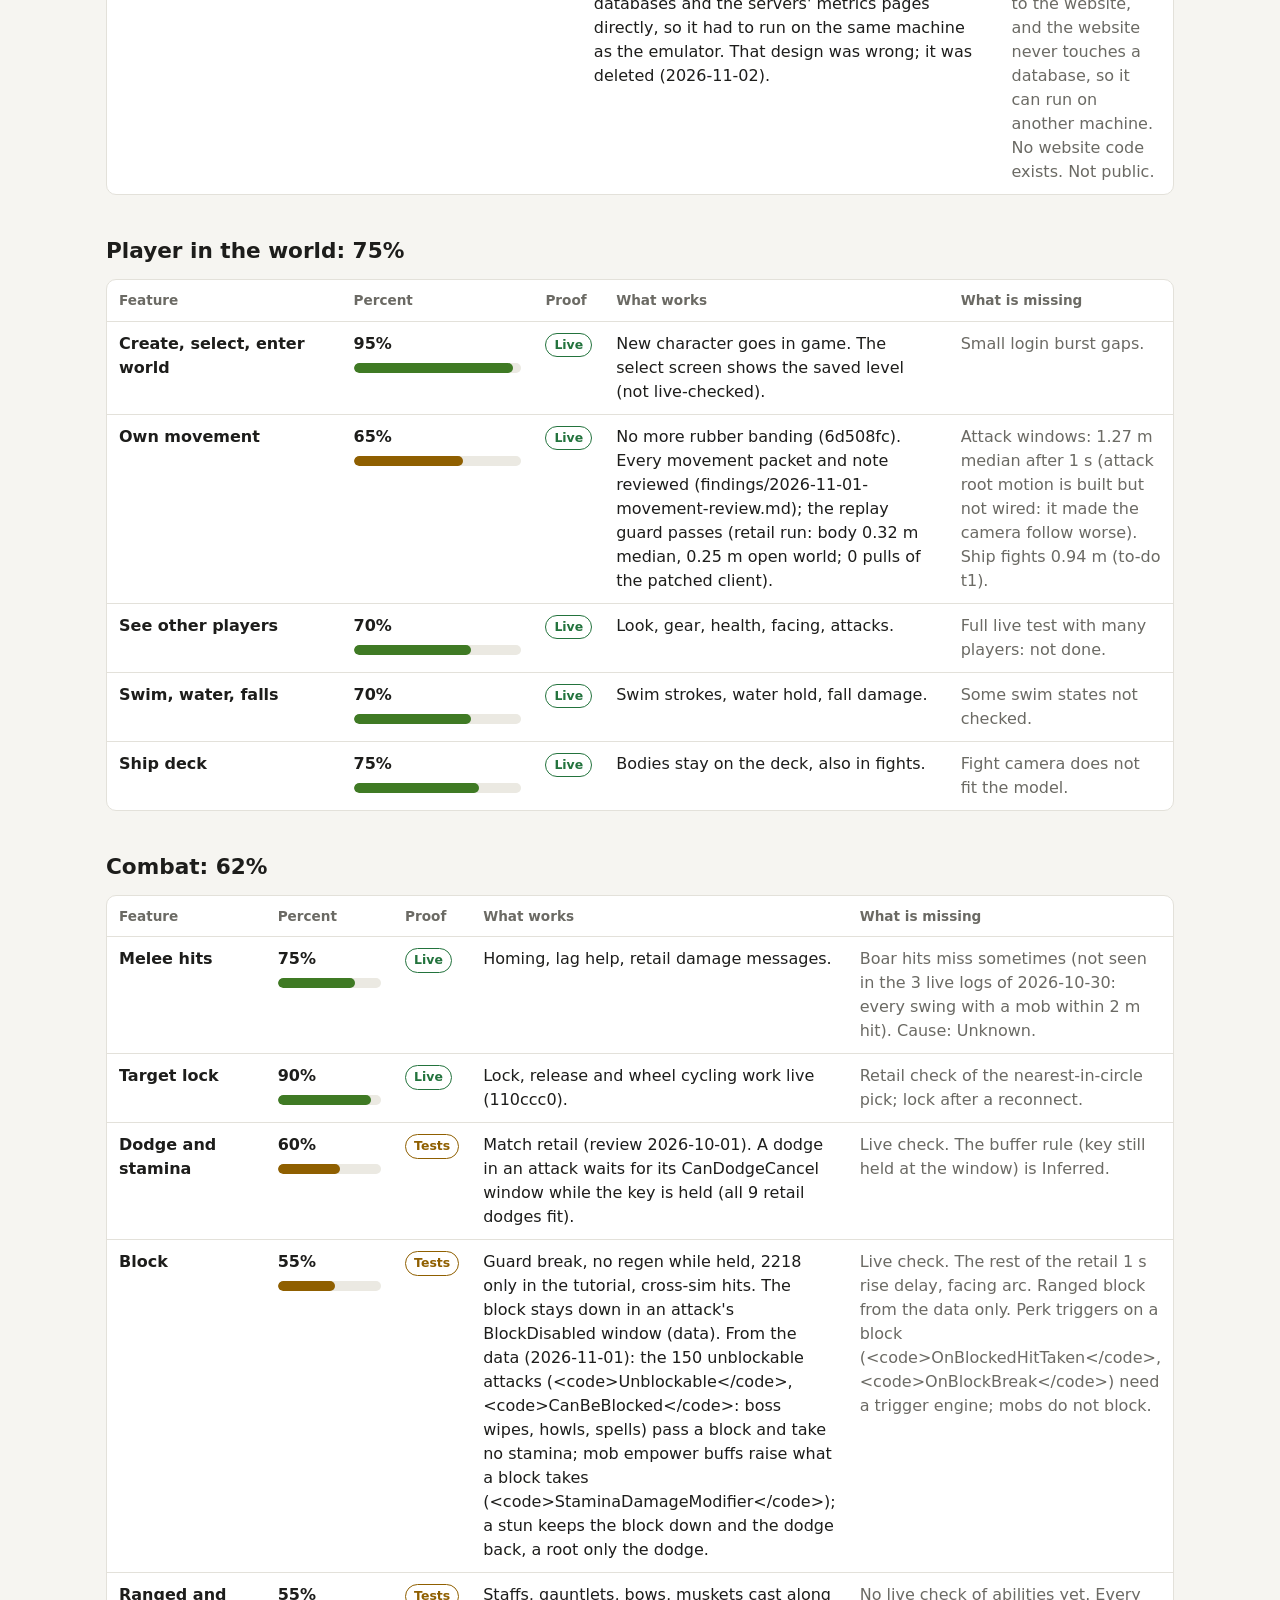
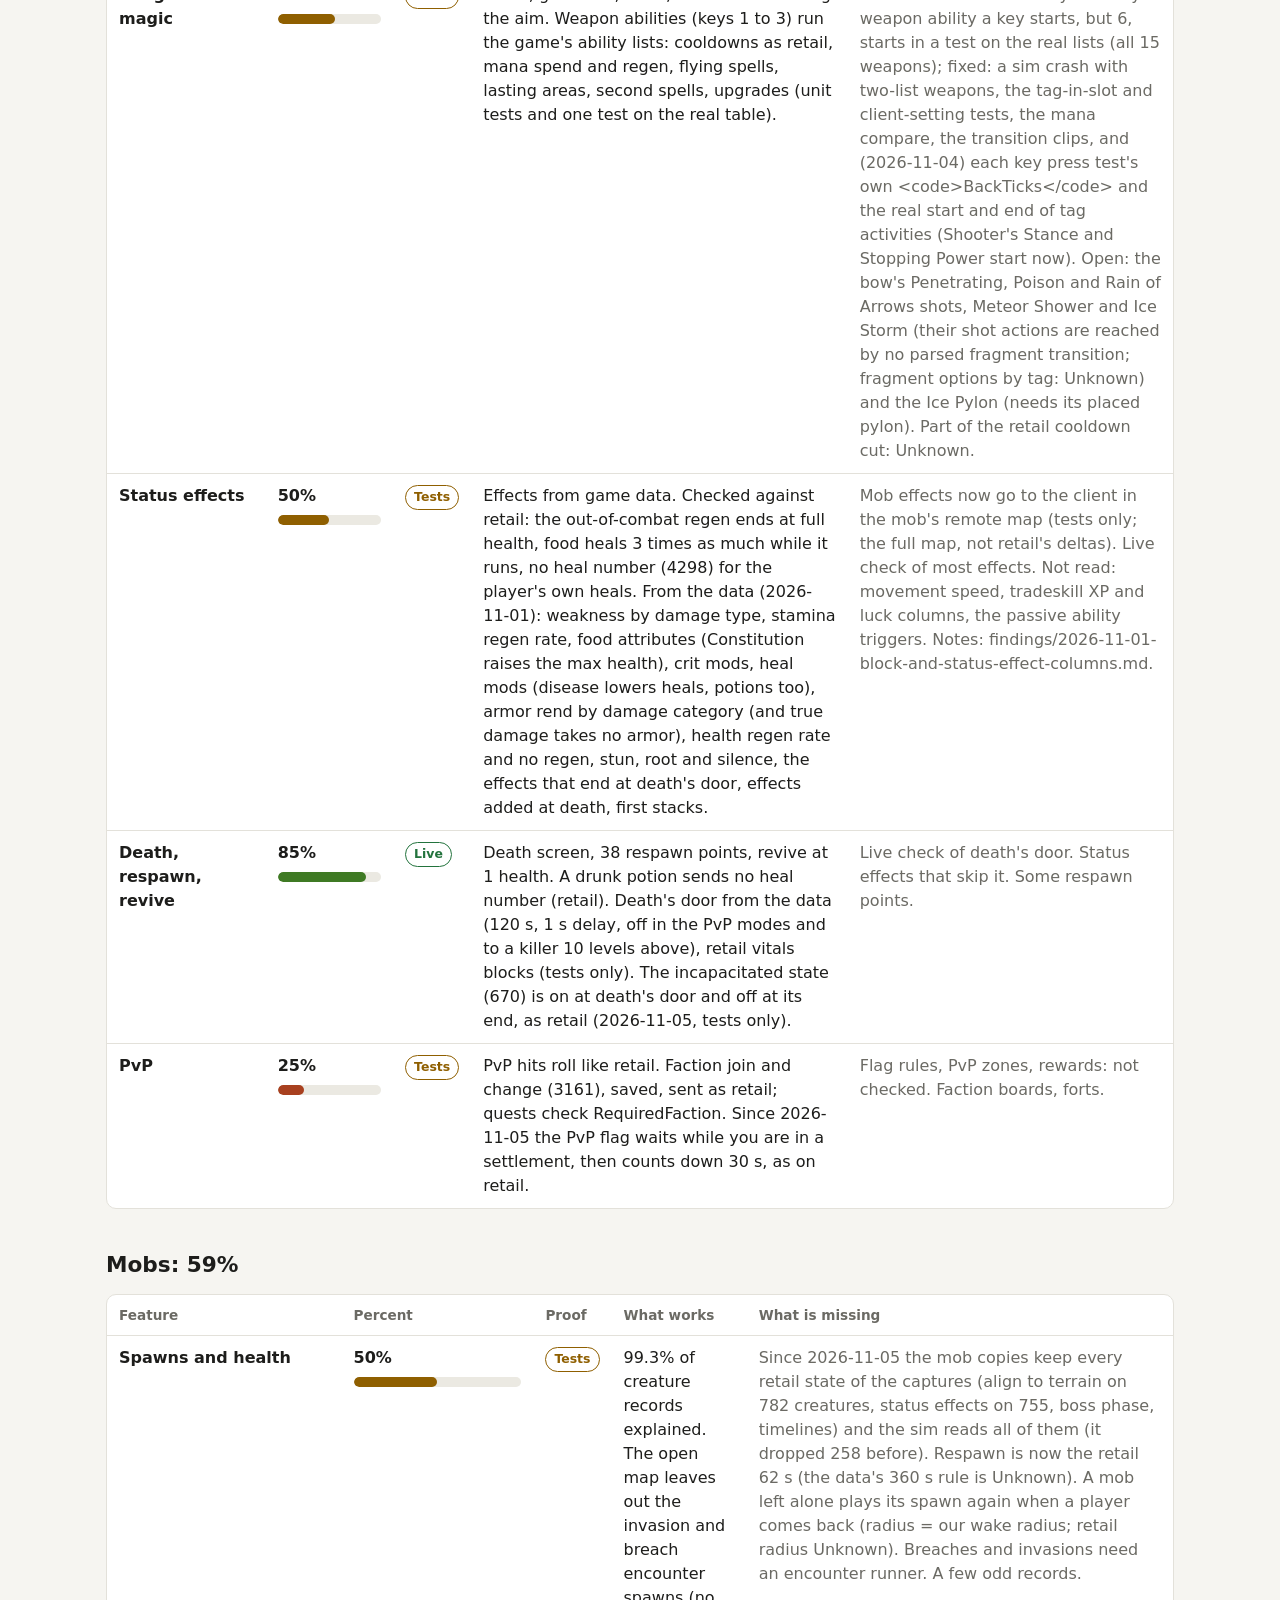
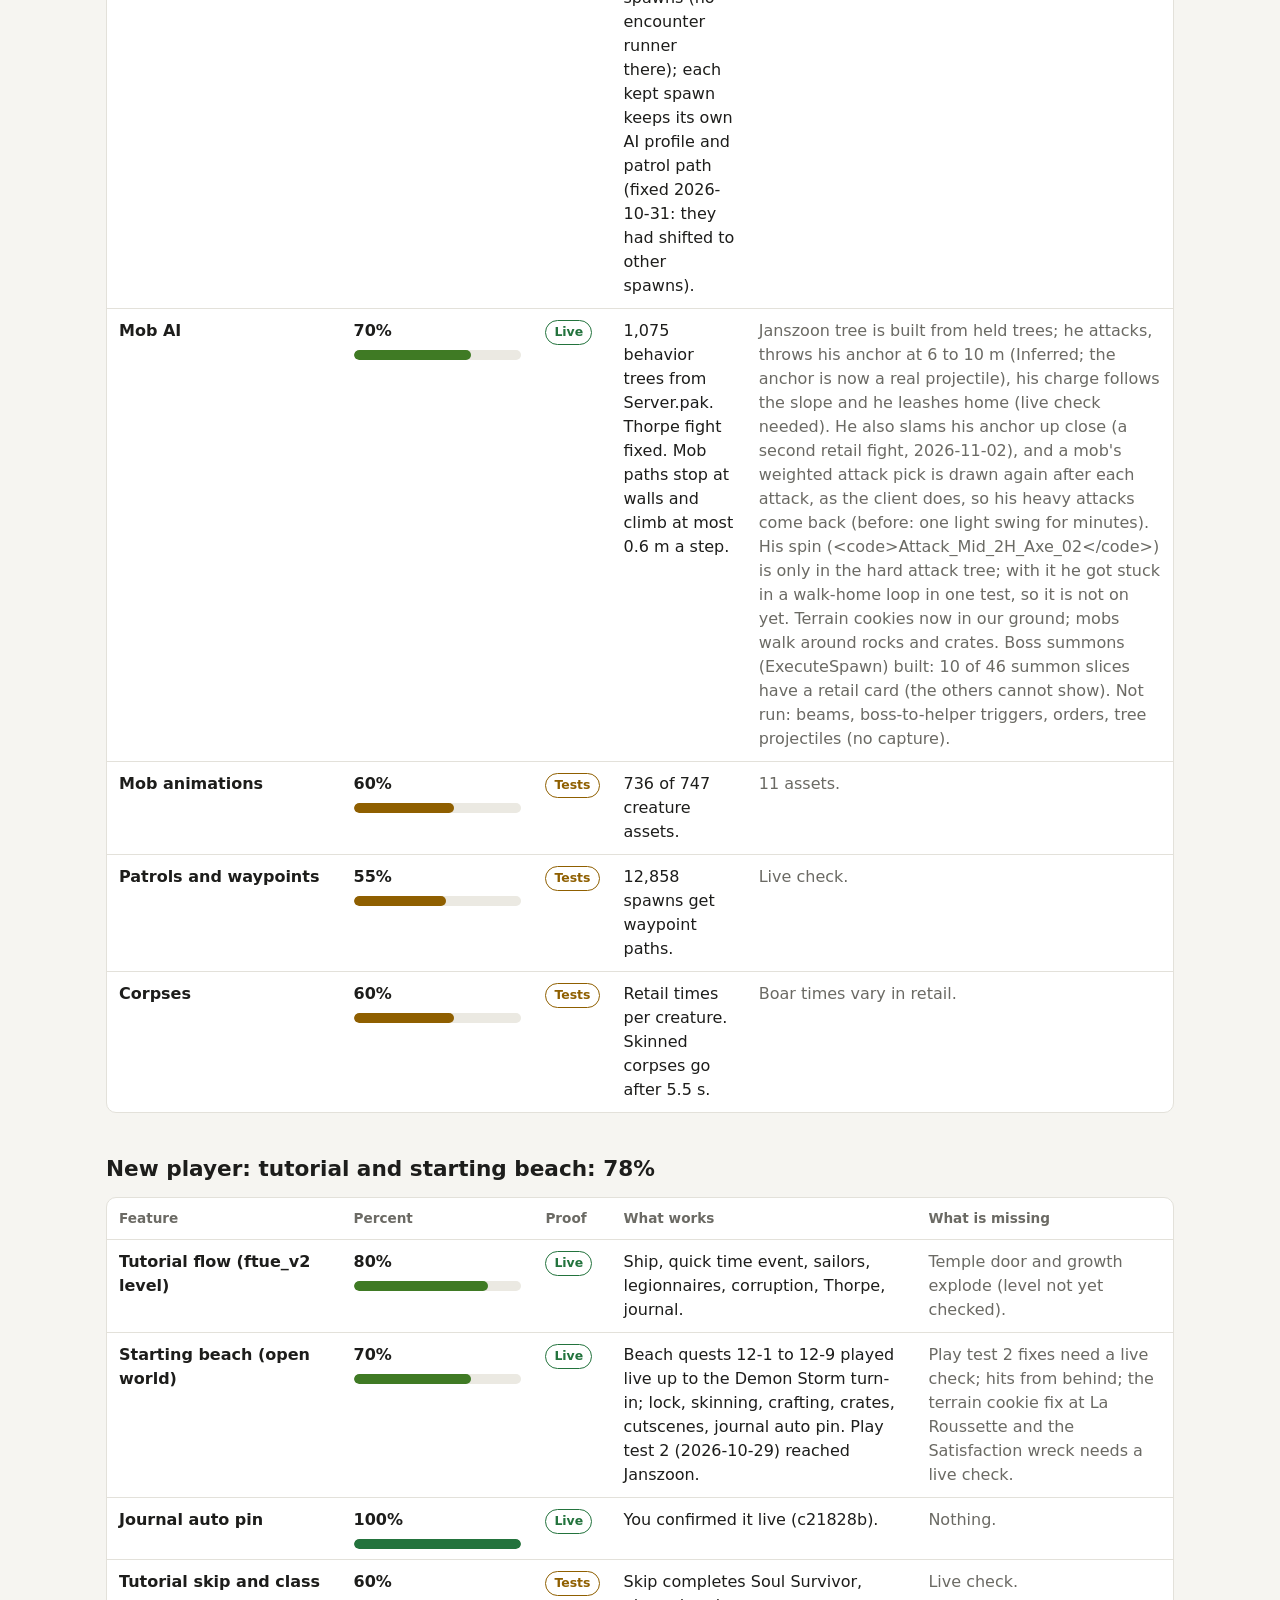
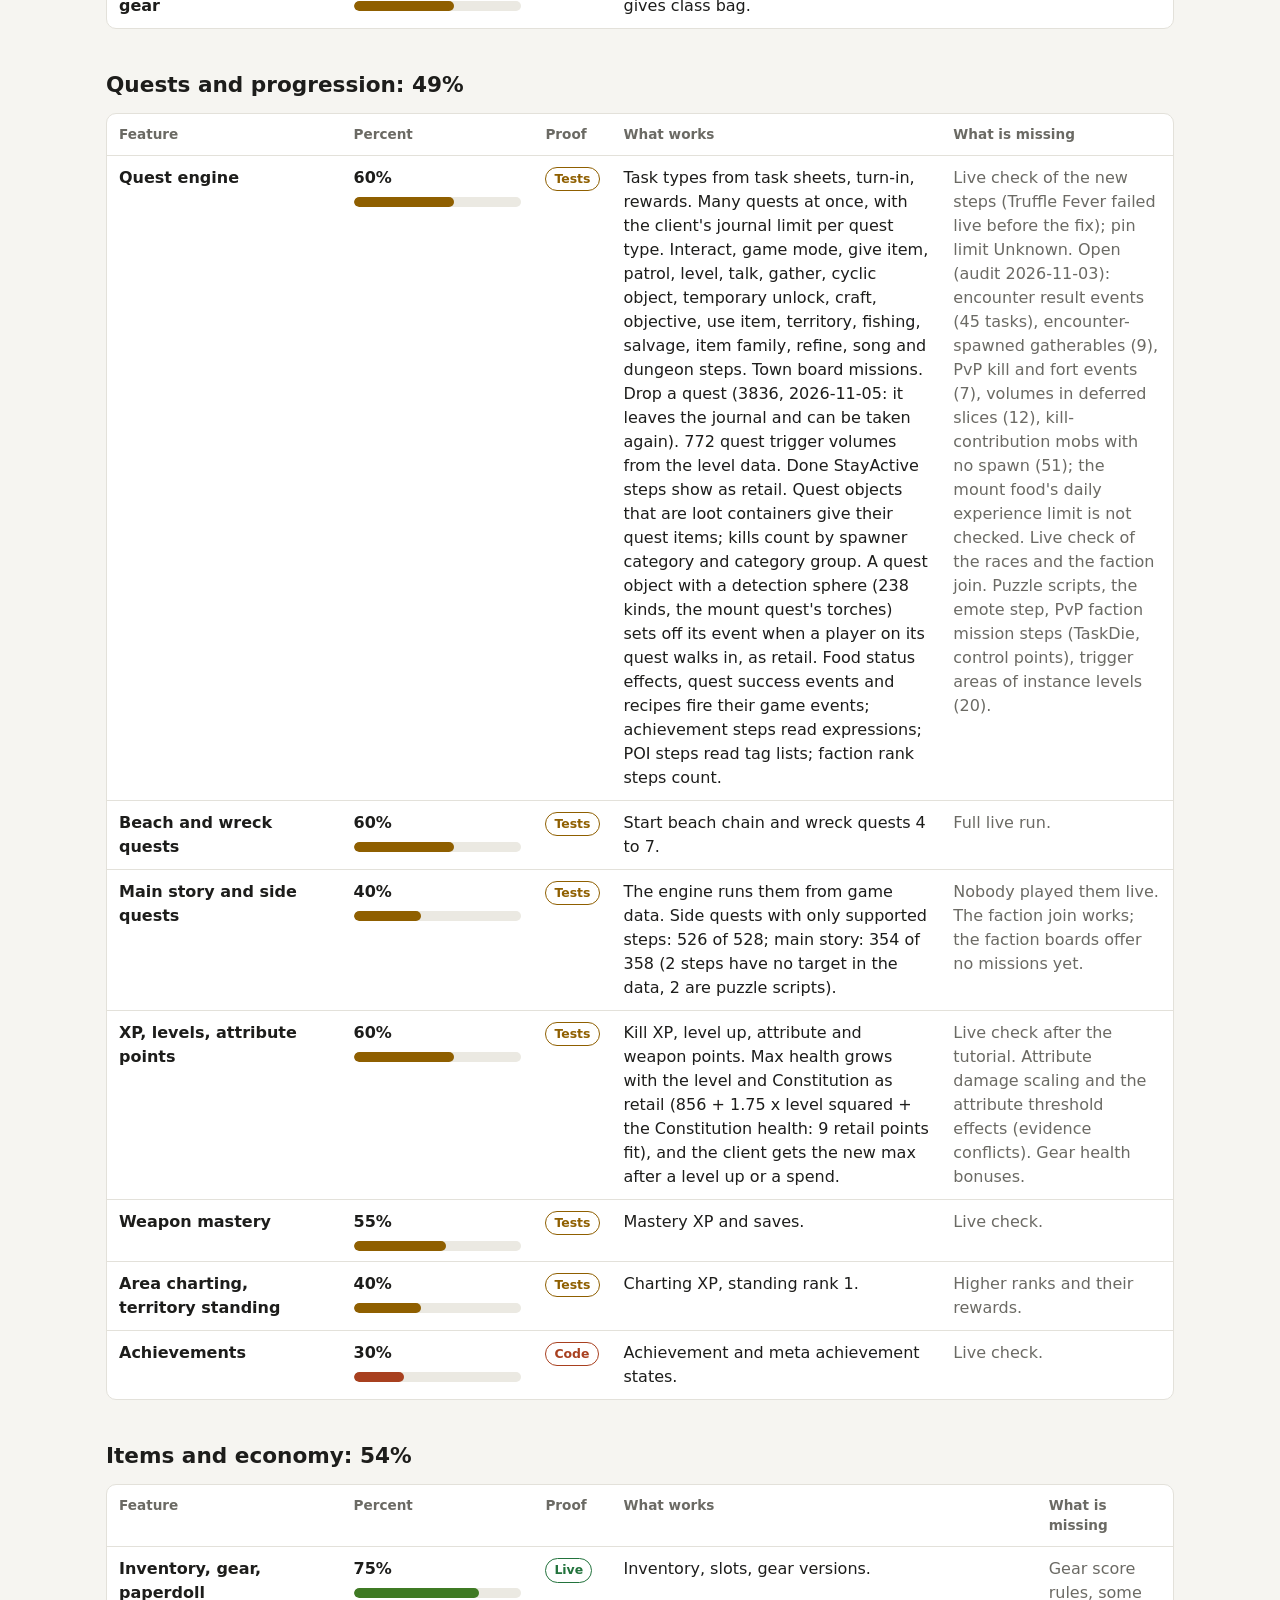
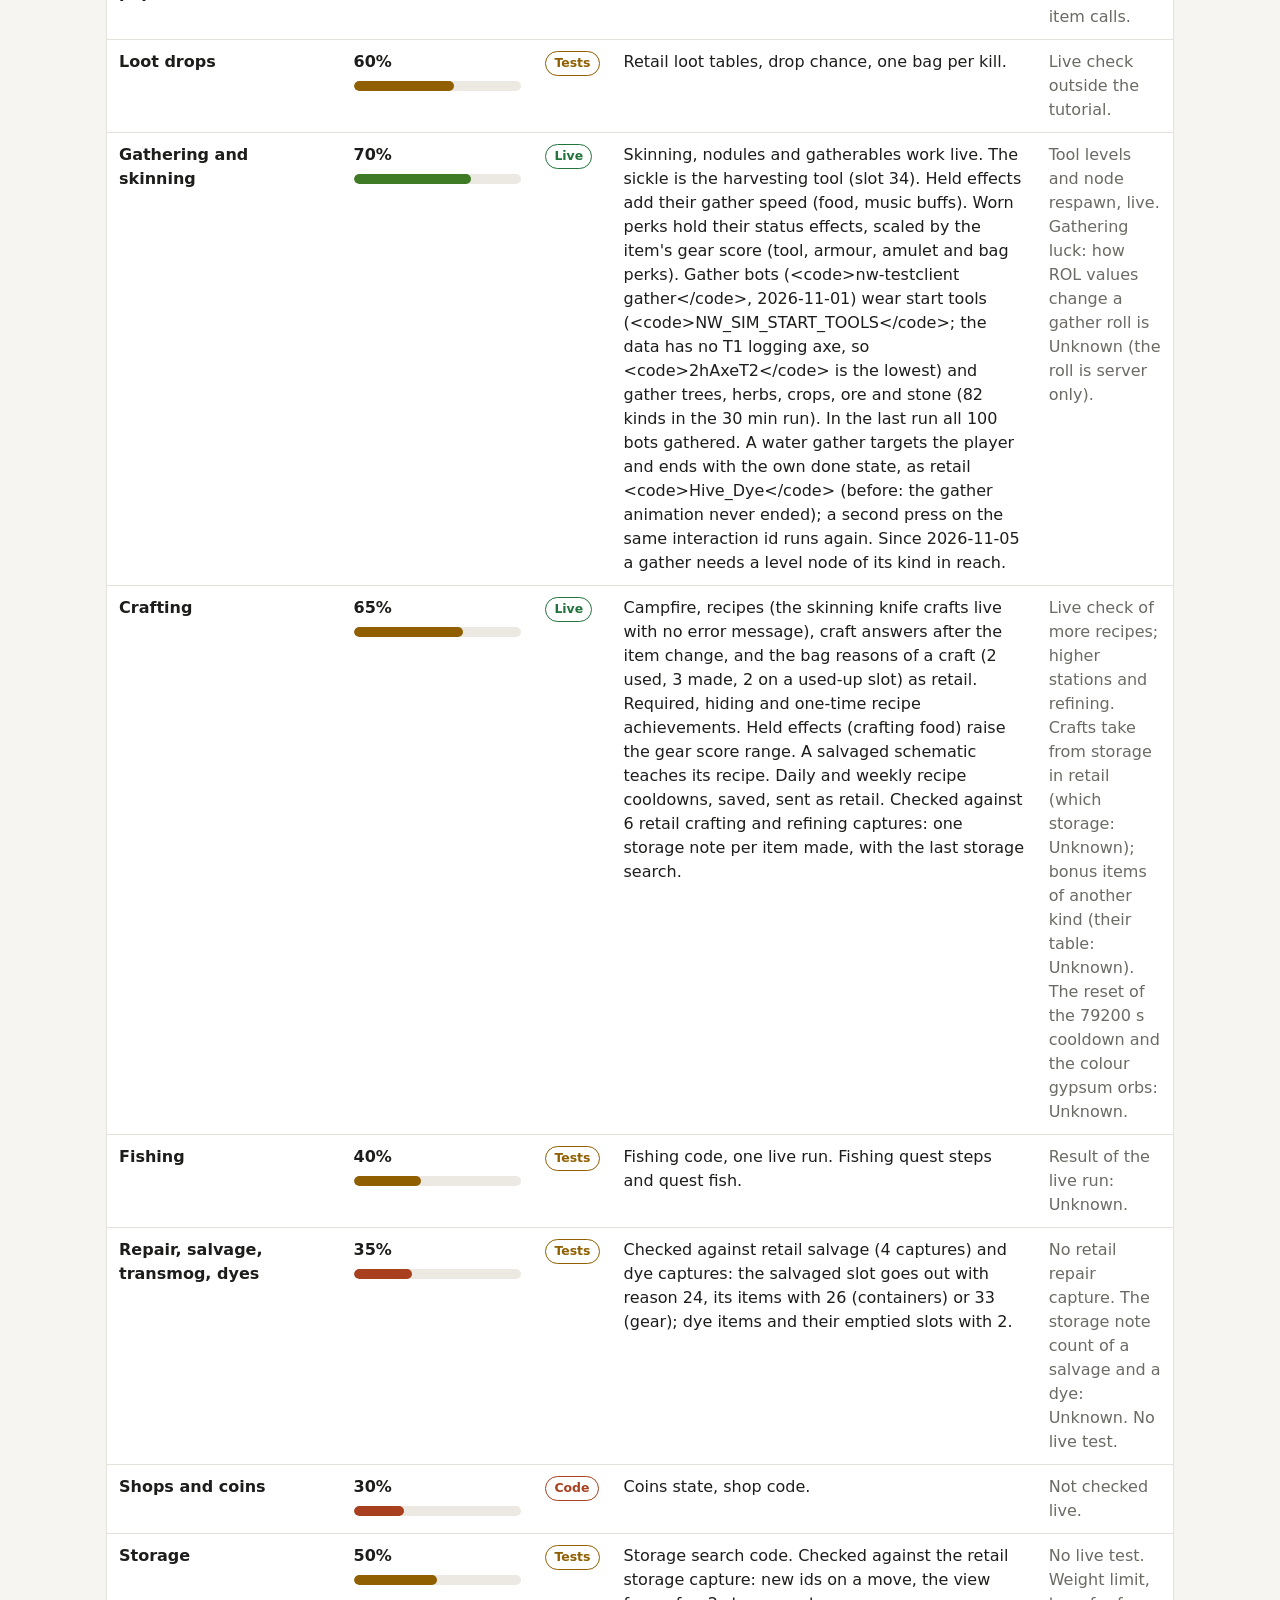
==== commit 57a6edce: "docs(progress): record the voice service The voice service was seen live with one player on 2026-11-" ====
--- a/docs/progress.html
+++ b/docs/progress.html
@@ -98,7 +98,7 @@
 <body>
 <main>
   <h1>Blighted New World Emulator: Progress</h1>
-  <p class="sub">Status on 2026-11-07. Client build 25810808. Last commit <code>060f1df8</code>.</p>
+  <p class="sub">Status on 2026-11-08. Client build 25810808. Last commit <code>aba6b200</code>.</p>
 
   <div class="cards" id="summary"></div>
 
@@ -123,6 +123,8 @@
 
   <h2>What to do next (in order)</h2>
   <ol class="next">
+    <li><strong>Voice with two players.</strong>
+      <div class="why">Seen live on 2026-11-08 with one player: the rooms join and the player hears itself (<code>echo = true</code> in the local voice server). Still to see: two games in one room hear each other, and the speaking icon (whether retail shows one for the own voice is Unknown). Turn <code>echo</code> off for that test.</div></li>
     <li><strong>Live check of the town points on the map.</strong>
       <div class="why">Built (2026-11-06). Seen live on 2026-11-07: walking into a town gave the "town visited" line, and the visit was still saved after a new login (<code>visited_towns</code>). Still to see: which map icon changes, and a fast travel to that town (use <code>!azoth 1000</code>, or set <code>[fast_travel] free = true</code>). Then check one Brimstone shrine (its point moved by 0.4 m to the retail place). Towns from before this build count only after one new visit, because the server did not keep them before.</div></li>
     <li><strong>Fix the quests the quest walk found broken.</strong>
@@ -177,6 +179,7 @@
 
   <h2>Done list</h2>
   <ul class="done">
+    <li>Our own voice service (2026-11-08, seen live with one player). New <code>voice-server</code> (<code>config/voice-server.toml</code>) and the voice prelogin in edge-http (<code>[voice]</code> of <code>config/edge.toml</code>). The game signs in, joins its map cell rooms within 0.2 s ("channel joined" in <code>Game.log</code>), sends speech while push-to-talk is held, and the player heard its own voice through the relay. Three fixes found with a trace of the voice SDK: the status answer carries the request id, the room presence names the occupant jid, and the bound jid keeps the SDK's <code>+B</code> account name (without it the game never saw itself in a room and showed "join failed" after 60 s).</li>
     <li>Quest walk and play bot (2026-11-06). <code>sim quest-walk</code> plays every quest of the level with a test character and writes which end and where the others stop: 16,976 of 18,441 end. The GM lines <code>!queststate</code>, <code>!questplan</code> and <code>!state</code> show a quest's place, its next steps and the player's state. <code>nw-testclient play</code> runs a bot on the live servers through the client's calls: it leaves the tutorial, plays quests in the order their requirements allow, and plays activities. Seen working over the wire: level up, PvP flag, crafting, shrine fast travel, an expedition's remote entry and a town board take. Not played yet: groups (needs two bots at once), mounts (the summon key input), music (equipping an instrument) and inns (which id a check in names is Unknown). The bots log in through a second edge in password mode on port 8444, because the live edge uses Discord.</li>
     <li>Test bots at level 65 in good gear (2026-11-06, tests only). New GM line <code>!gearup</code>: for each worn item it wears the best item of its kind (the same item classes, no fixed gear score, the highest <code>MaxGearScore</code>) at that gear score; the old item goes into the bag. A player's hit scales with its weapon's gear score, so a Soldier bot now hits with a gear score 800 tier 5 longsword in place of the gear score 60 kit sword. The bot's setup is <code>!god on</code>, <code>!heal</code>, <code>!level 65</code>, <code>!gearup</code>. Seen live on 2026-11-06: the setup lines ran, and a new Ranger bot finished 18 of 20 starting quests (the other 2: no hit landed on a Withered Grunt, and a mandolin step the bot does not play).</li>
     <li>A town fast travel lands on the town's ground (2026-11-07, tests only). Live, a travel to area 30155 put the player at height 104, under the terrain at 111.4; the refused falling moves then put the player back at the shrine it had left, under that shrine's platform. Retail town and outpost travels arrive at the retail home point of their area (Monarch's Bluffs 19 of 19, area 30253 10 of 10, outpost 40325 12 of 12). The server now uses that point, and a teleport makes the new place the one a move back goes to.</li>
@@ -405,7 +408,7 @@
       ["Fast travel, inns, recall", 45, "tests", "Travel rules and saves. Inn check in is answered (its open and check in share one interaction id, retail inn tutorial). A shrine is charted at its first entry (its <code>ChartedAchievement</code>, as retail <code>Playthrough_Part_01</code> 3210.7 s), a discoverable one at an entry after its discovery. The phasing updates name all 10 phasing areas, so the client reports entries into the areas inside them (Brysedd Overlook Shrine lies in Monarch's Bluffs settlement's area 30155).", "Live check of the inn check in and of a shrine in a settlement's area. Retail names only the phasing areas near the player; all of them go here (Inferred). Shrine travel needs no chart on the server."],
       ["Player camps", 50, "tests", "Place a camp for its costs, the retail camp entity group, respawn at its SpawnPoint, Camp crafting station, BindCamp event, the camp stands again at login.", "Live check. PvP destruction, how a new character earns the Camping rank (Unknown), guild and faction."],
       ["Mounts", 65, "live", "Summon, ride, dash, stamina, dismounts, cooldowns, mount screens and saves. The mount quest (My Kingdom for a Horse) ran live to its end (2026-11-03): the cave torches light within their 9 m sphere, the box gives Moonshadow, the summon and the ride work. A jump on the mount sets the 1 s stamina regen delay. Mount food from quick slots 1 to 4 while riding: riding experience, the quest step and the daily limit of 3 (tests only). The change mount screen gets its <code>isChangingMount</code> echo (retail slot 1 child 16; before: it spun). Quick courses (races, rallies, tours, time trials): start on a mount with the course task, node hits, timer, finish; the race task counts each section, 1/8 to 8/8, as retail (before: 0/8 until the finish). A rider's server body keeps the floor (its saddle camera is 3.91 m up, a walker's 1.685 m), steps at its mount's speed (the walking 0.36 m a record held it at 7.2 m/s) and its camera trails 0.45 s (Inferred fit): retail Hermit's Rally replay 1.11 m off (median), before 2.95 m and 2.0 m up.", "Live check of the change mount screen (store answer) and of mount food from a quick slot. Unknown: a dismount on a hit while idle (no retail capture shows one), town exclusion areas and forced walk, the trample message (6731), charm multipliers, the quest's required level (1 or 20). A failed course's result: Unknown."],
-      ["Social: chat, friends, groups, voice", 45, "tests", "Chat, friends, groups, raids, voice option. Account probation (72 h, staff never).", "Live test with many players. Play time part of probation (180 min) not counted."],
+      ["Social: chat, friends, groups, voice", 50, "live", "Chat, friends, groups, raids, voice option. Account probation (72 h, staff never). Own voice service: sign-in, map cell rooms, push-to-talk audio relay; one player heard itself live (2026-11-08).", "Live test with many players; voice between two players. Play time part of probation (180 min) not counted."],
       ["Companies and territories", 20, "code", "Company code, standing.", "Ownership, taxes, upkeep."],
       ["Expeditions and instances", 25, "code", "Instances, dungeon scripts, mutations.", "No live run of a dungeon."],
       ["Game modes (queues, arenas, Outpost Rush)", 25, "code", "Queues and matches. Leave a queue (1066, and 2385 for all queues) with the retail 4970 answer, and leave a game mode (3309) back to the open world (2026-11-05, tests only). Since 2026-11-05 a queue join is refused at once (no fake local match).", "Mode rules, the game mode world states (2343, 363, 3105), live test."],
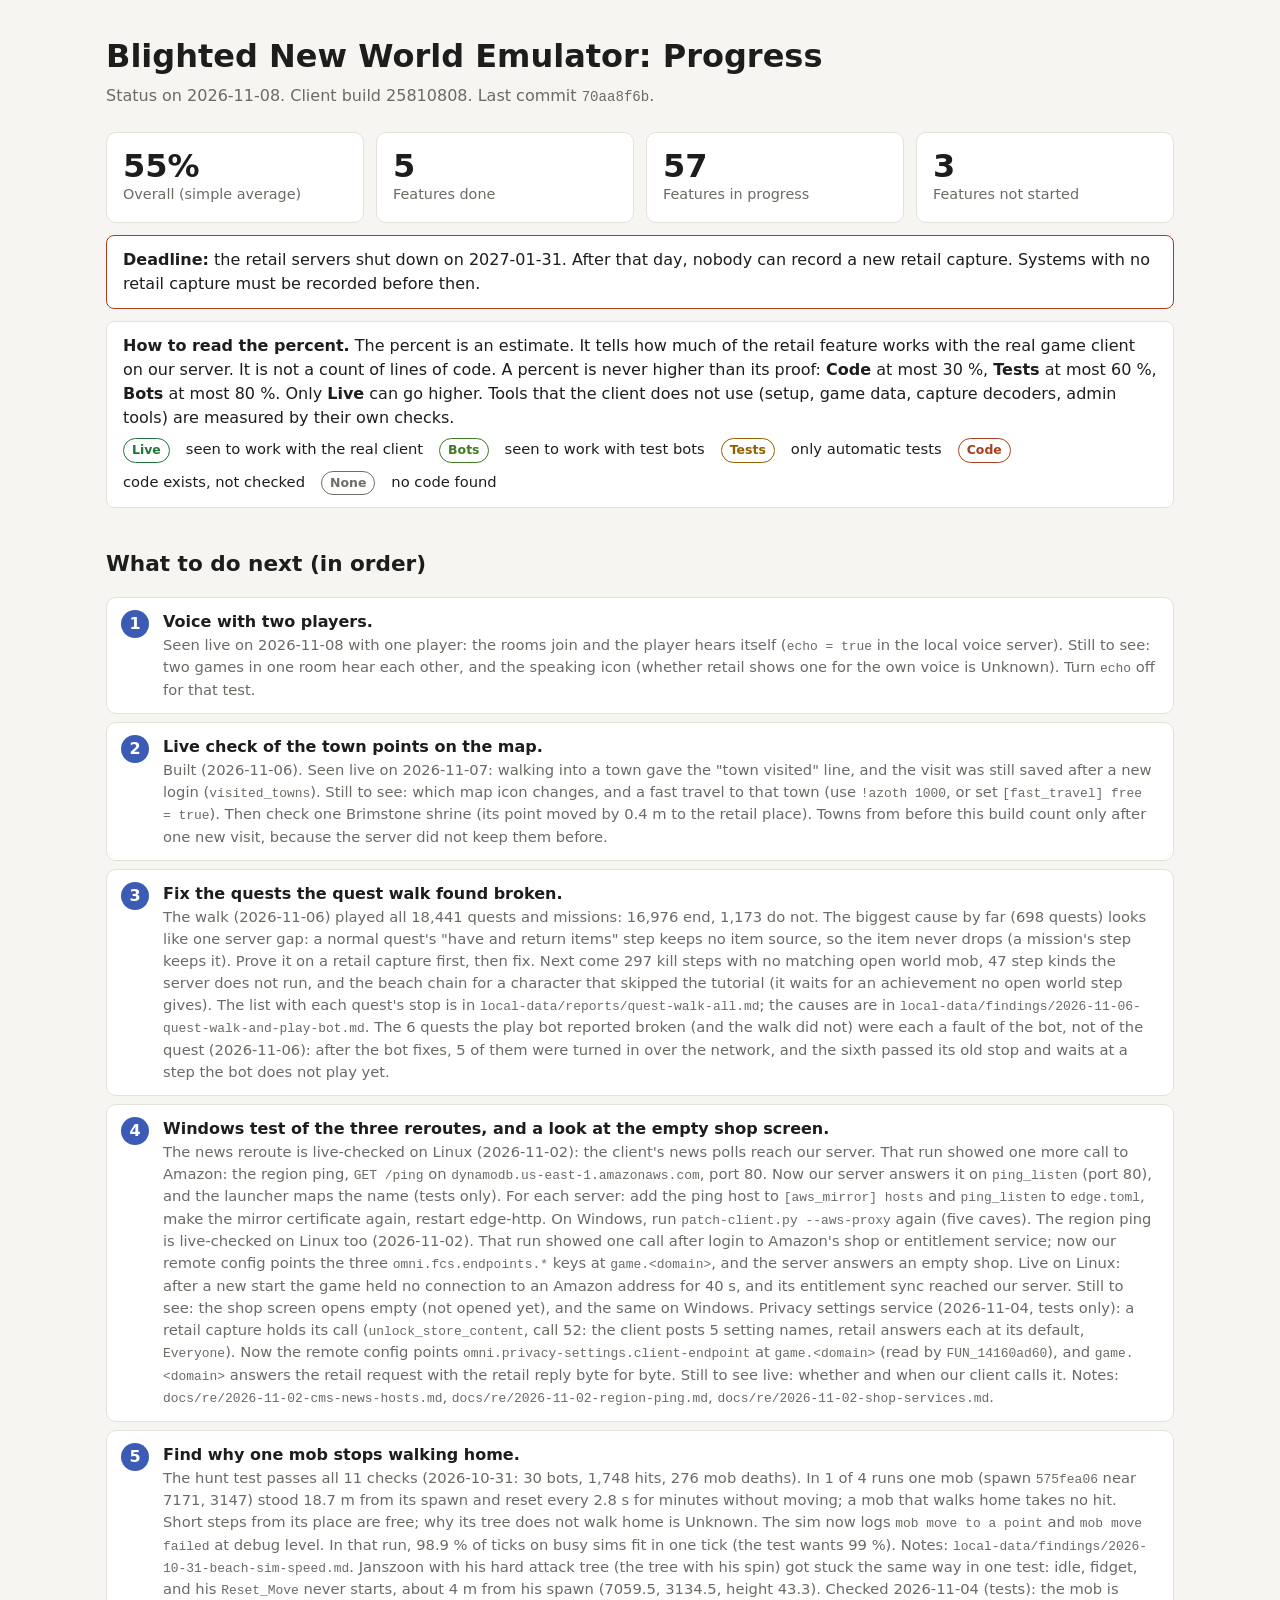
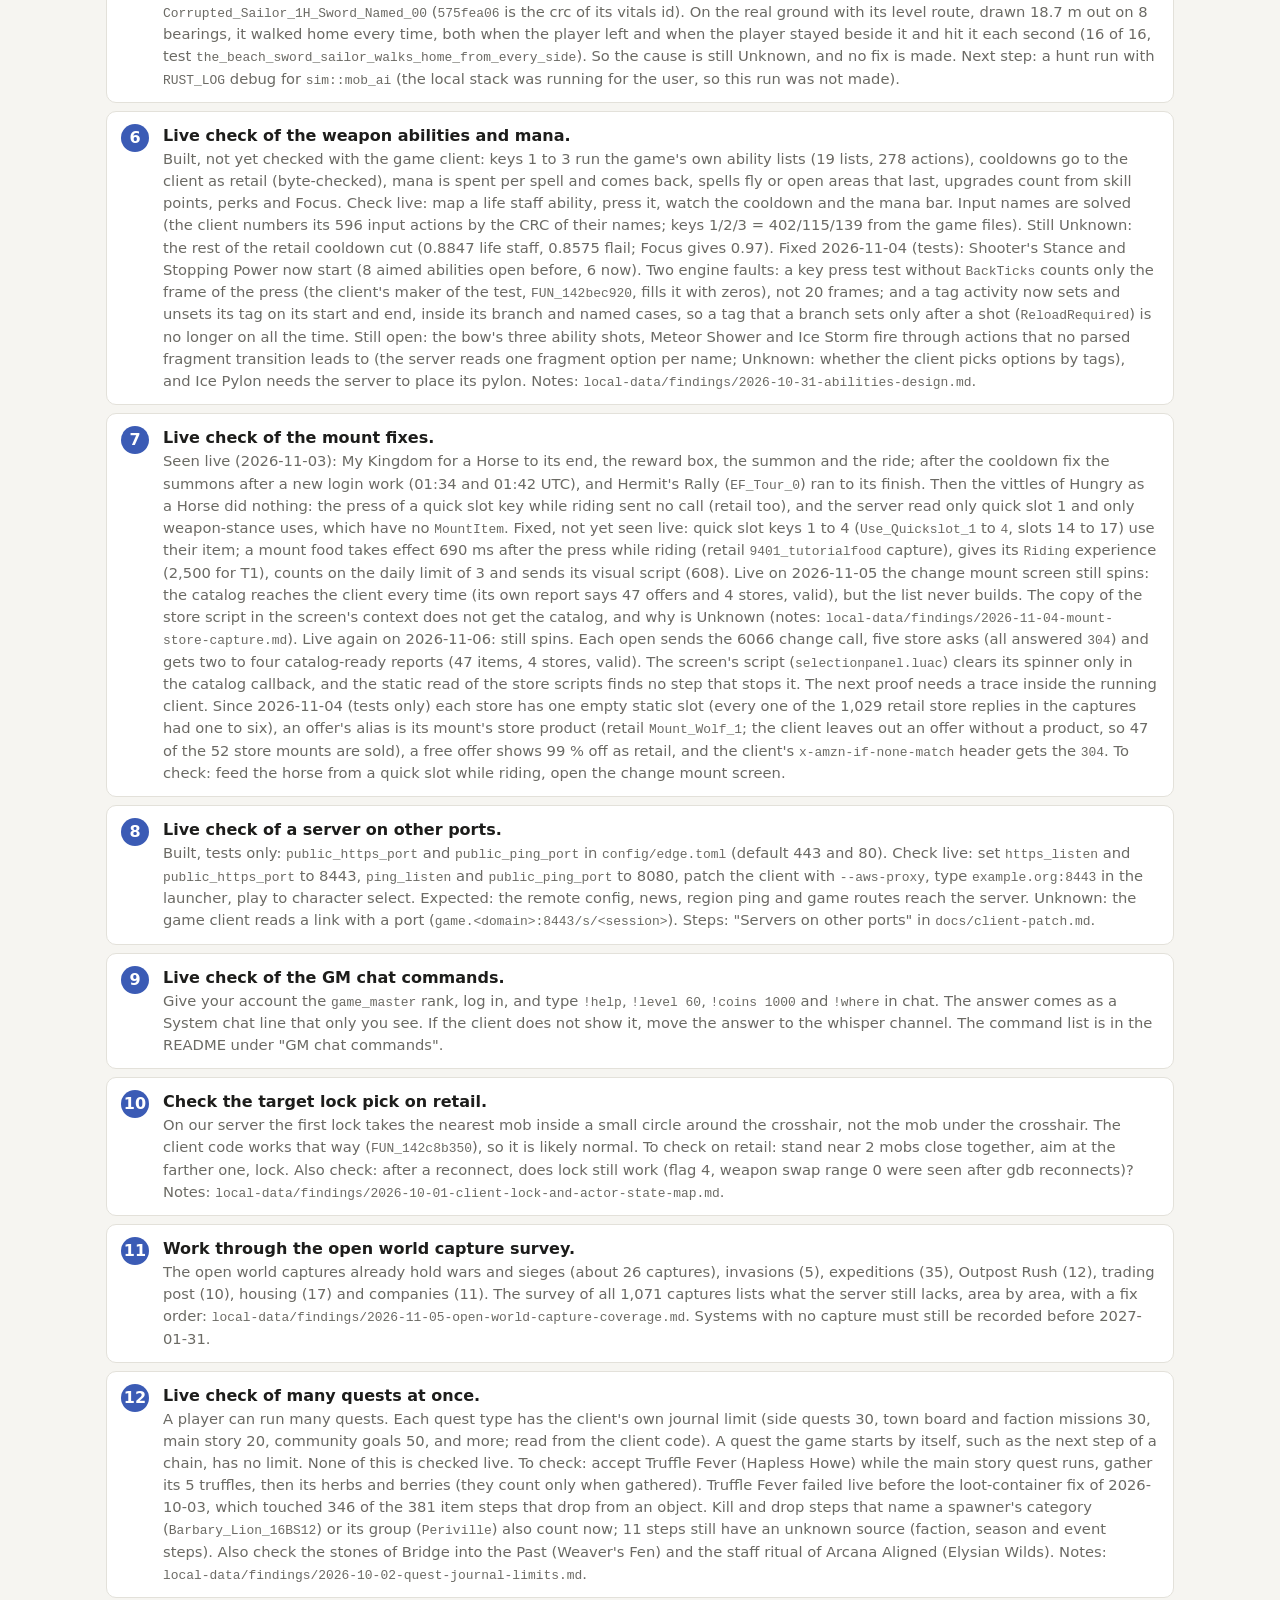
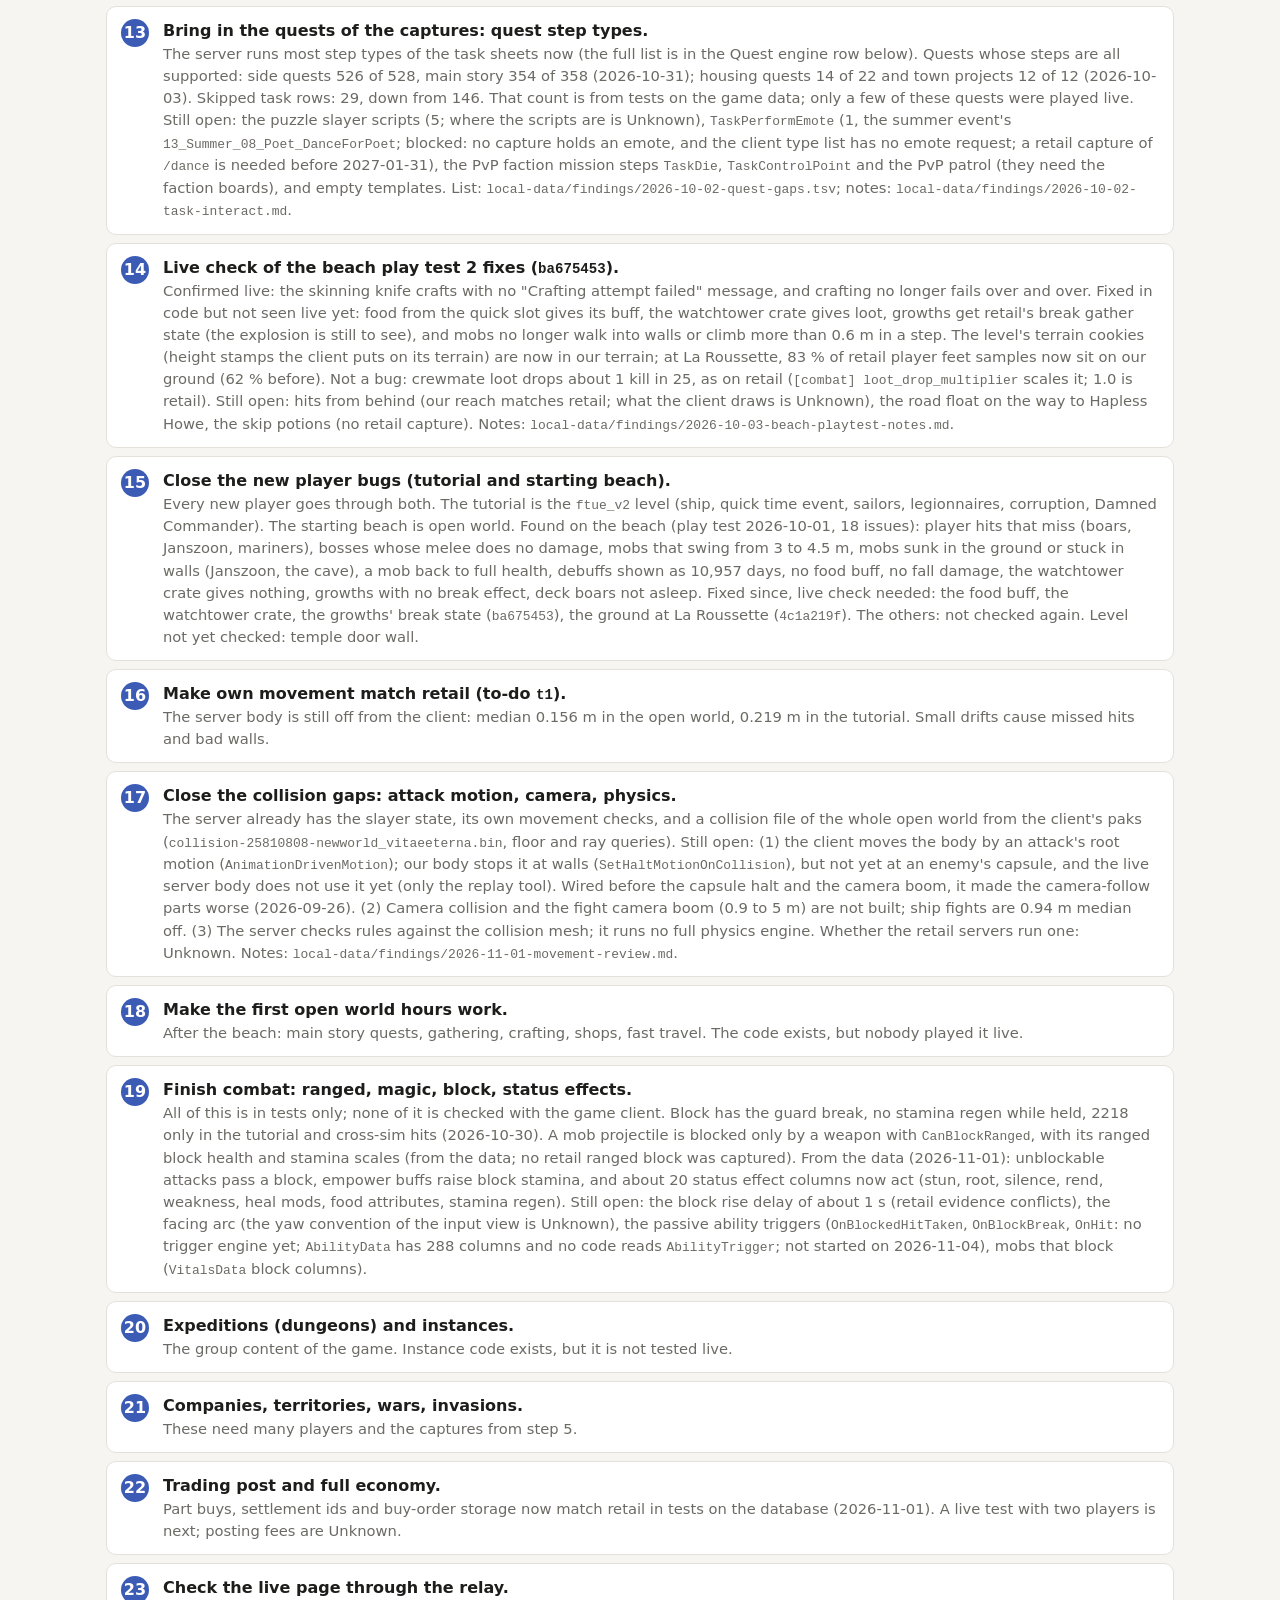
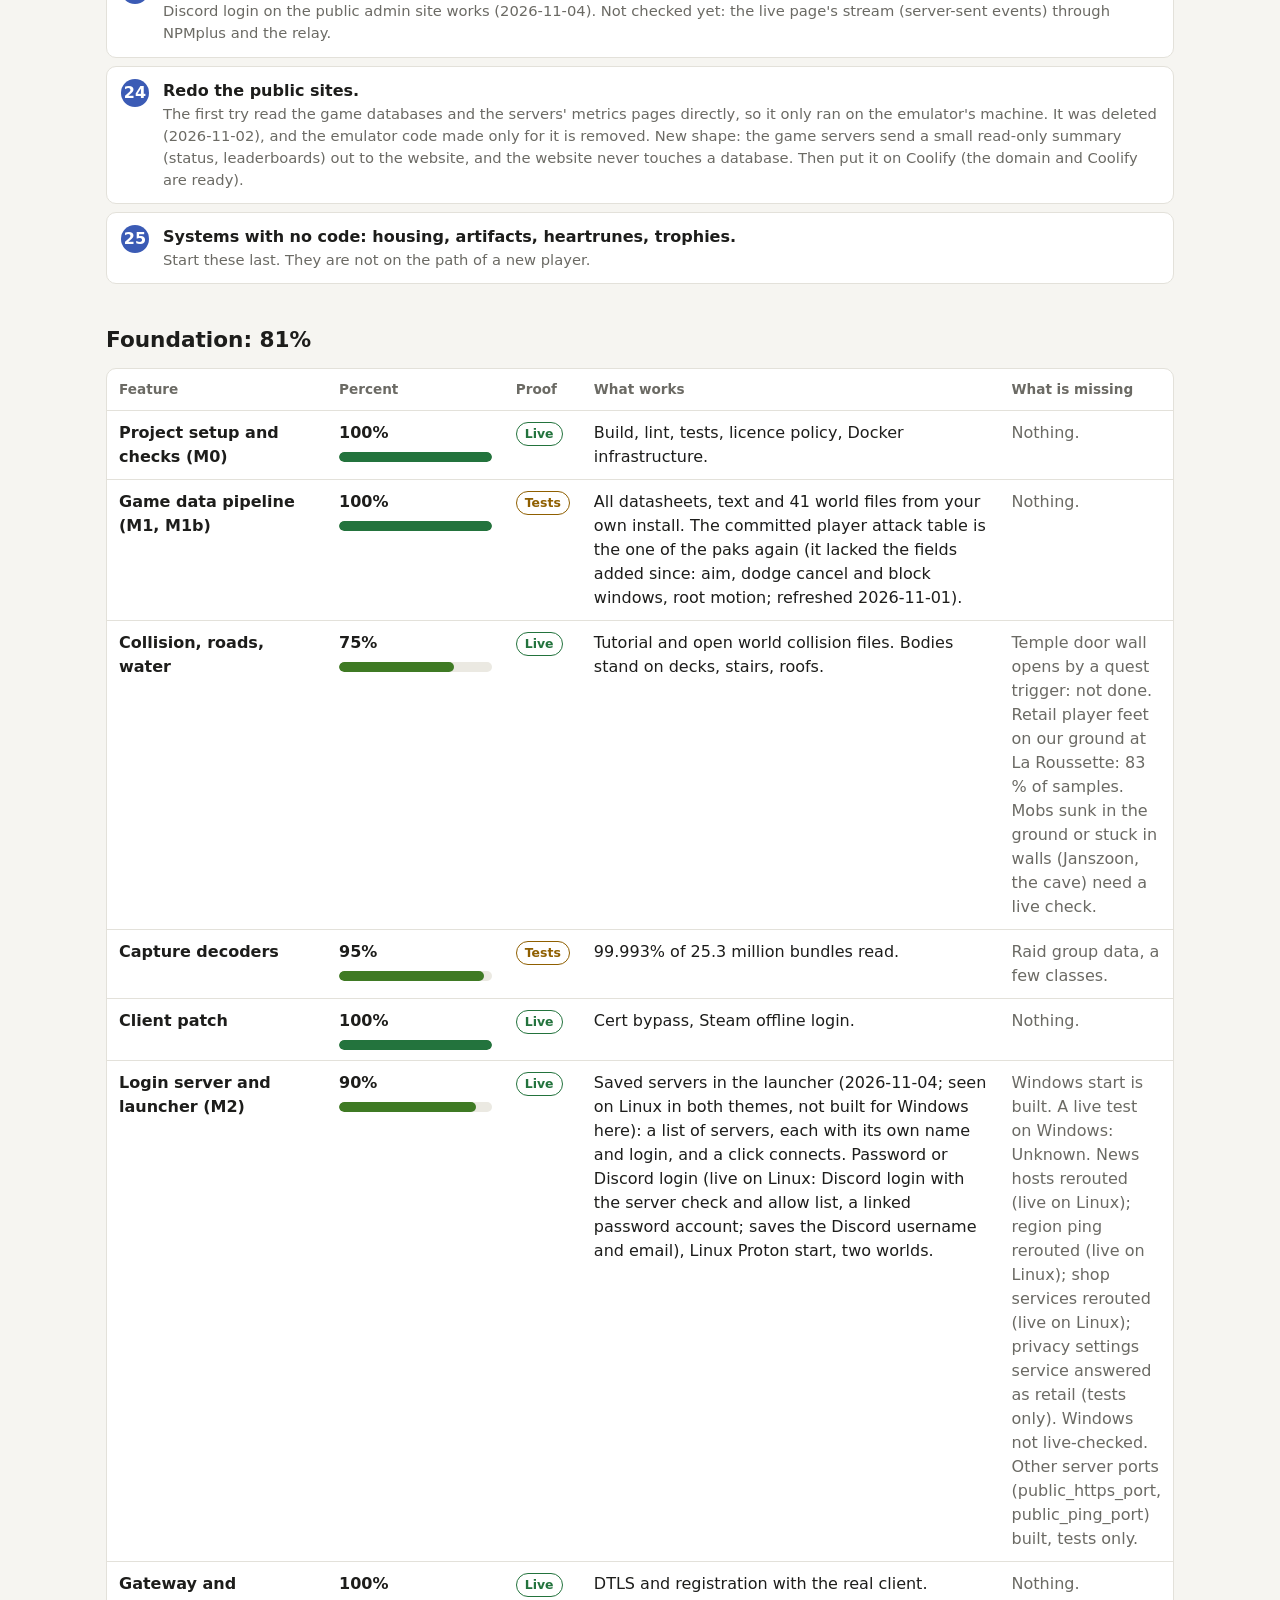
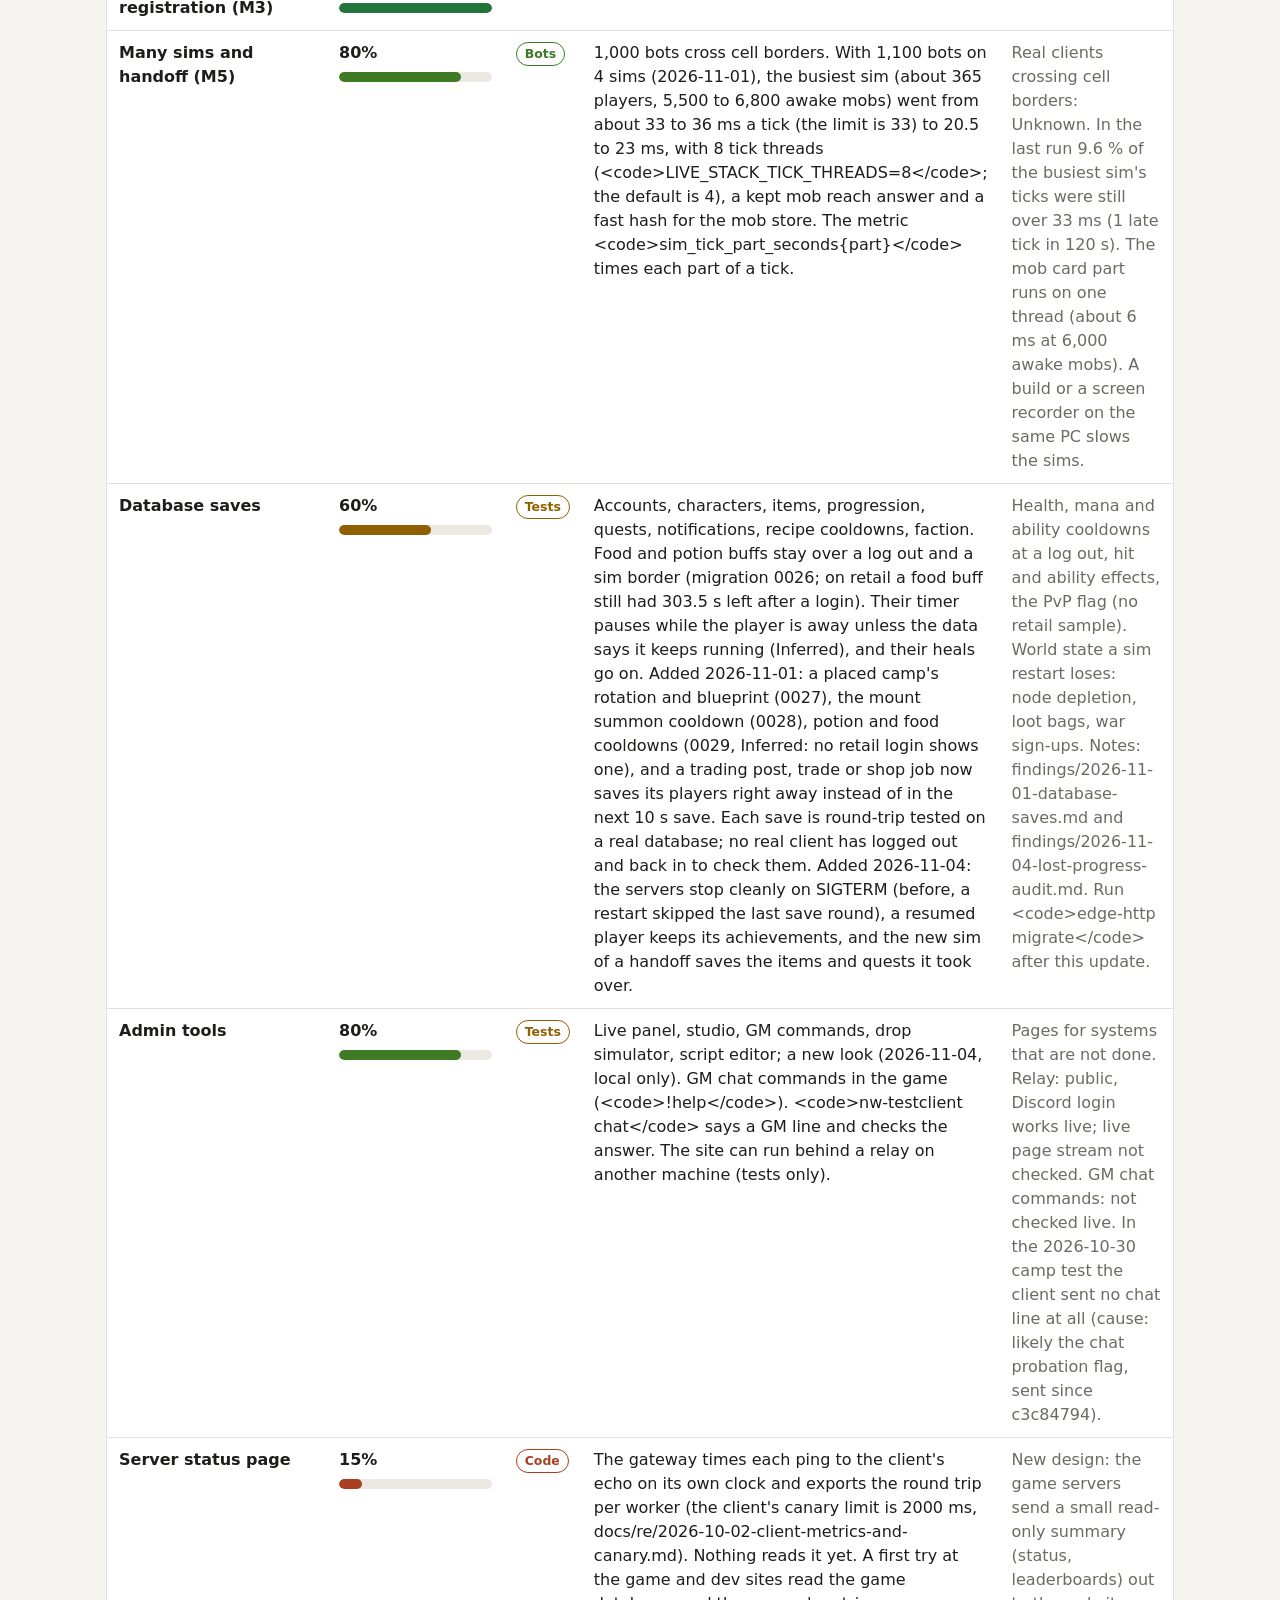
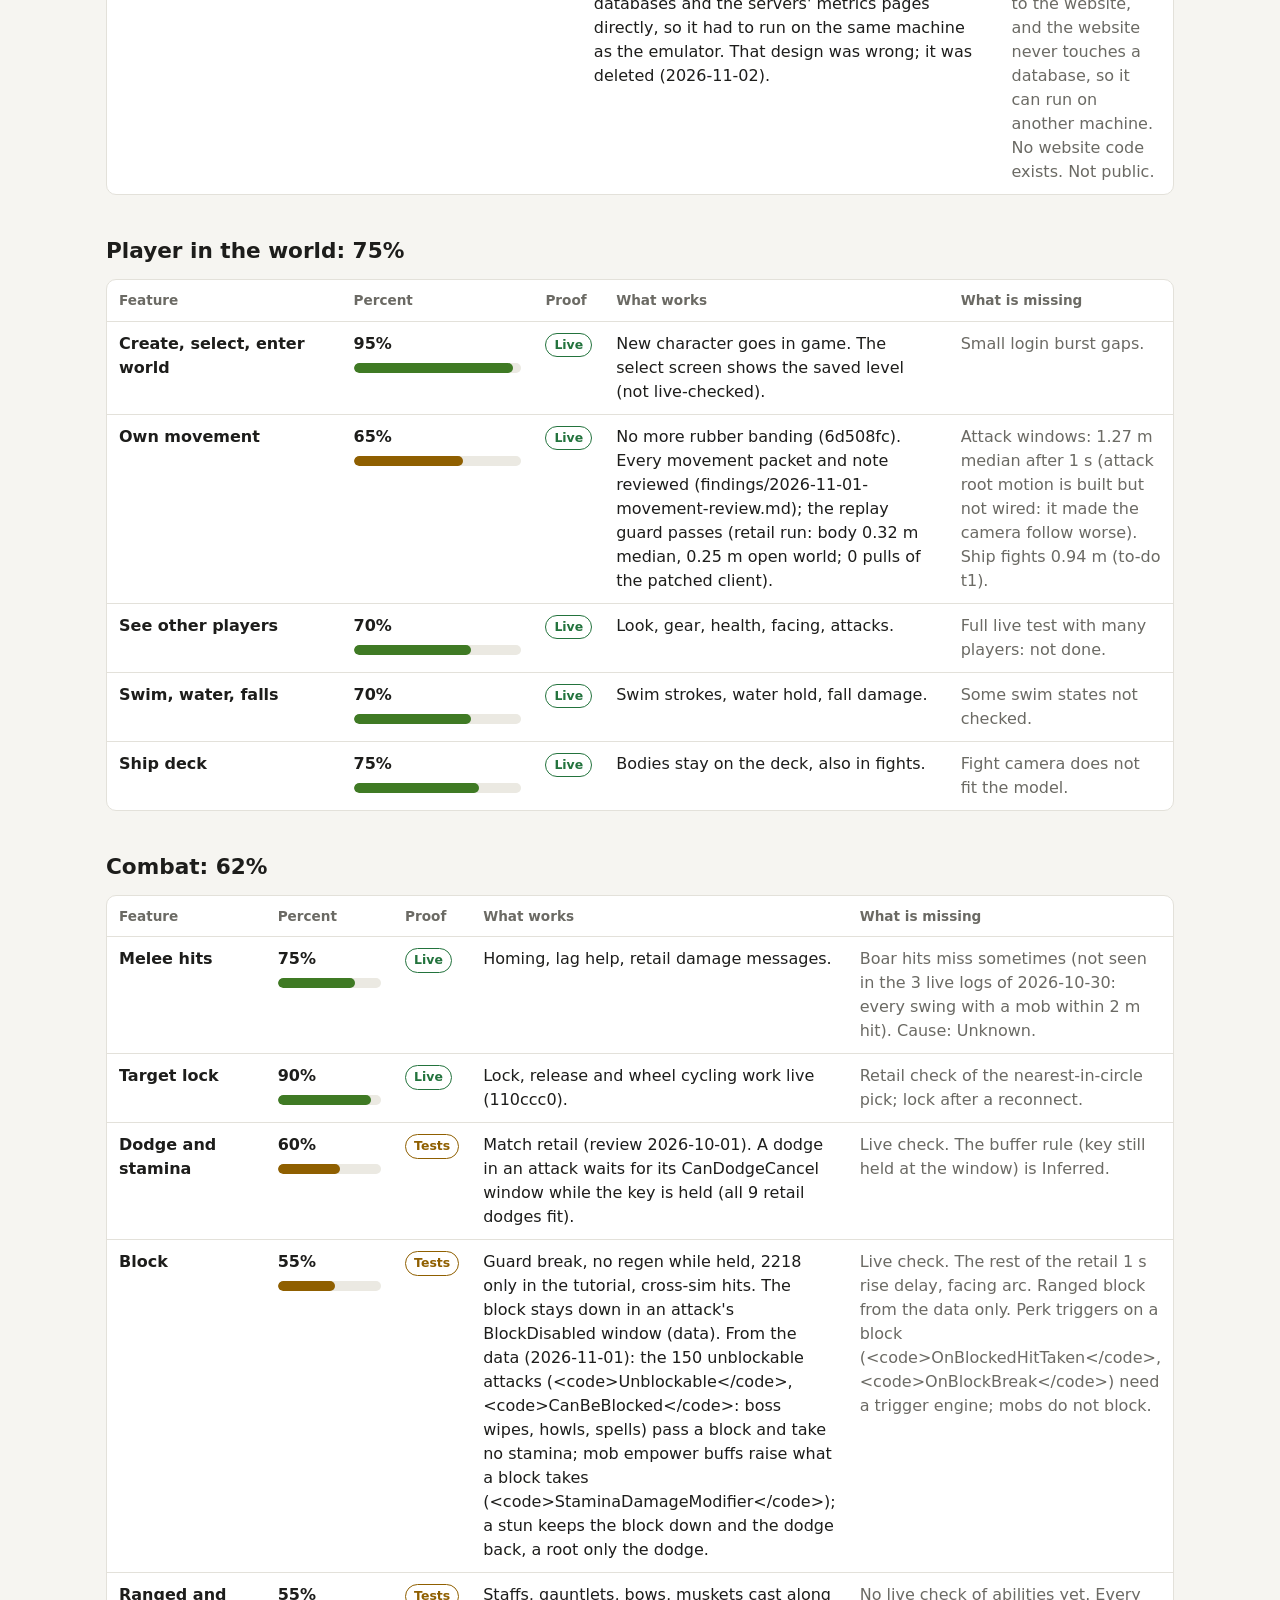
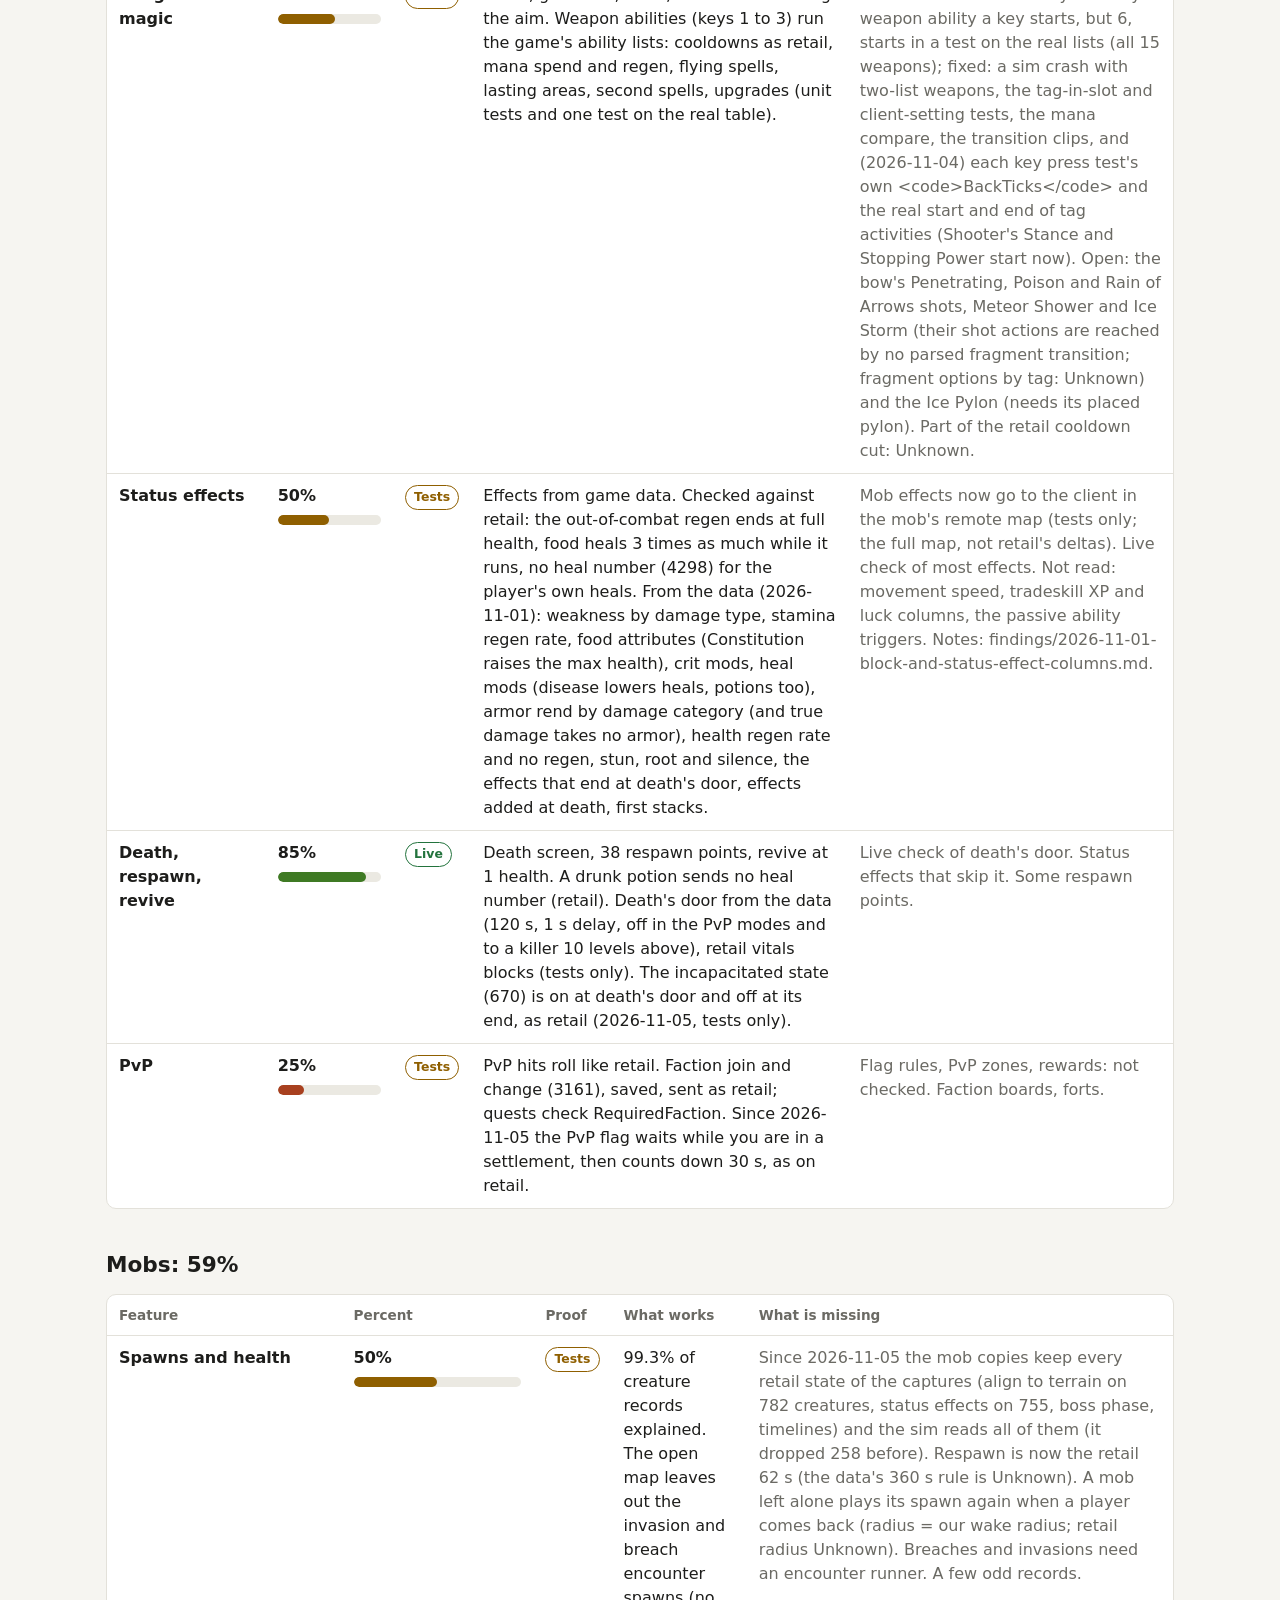
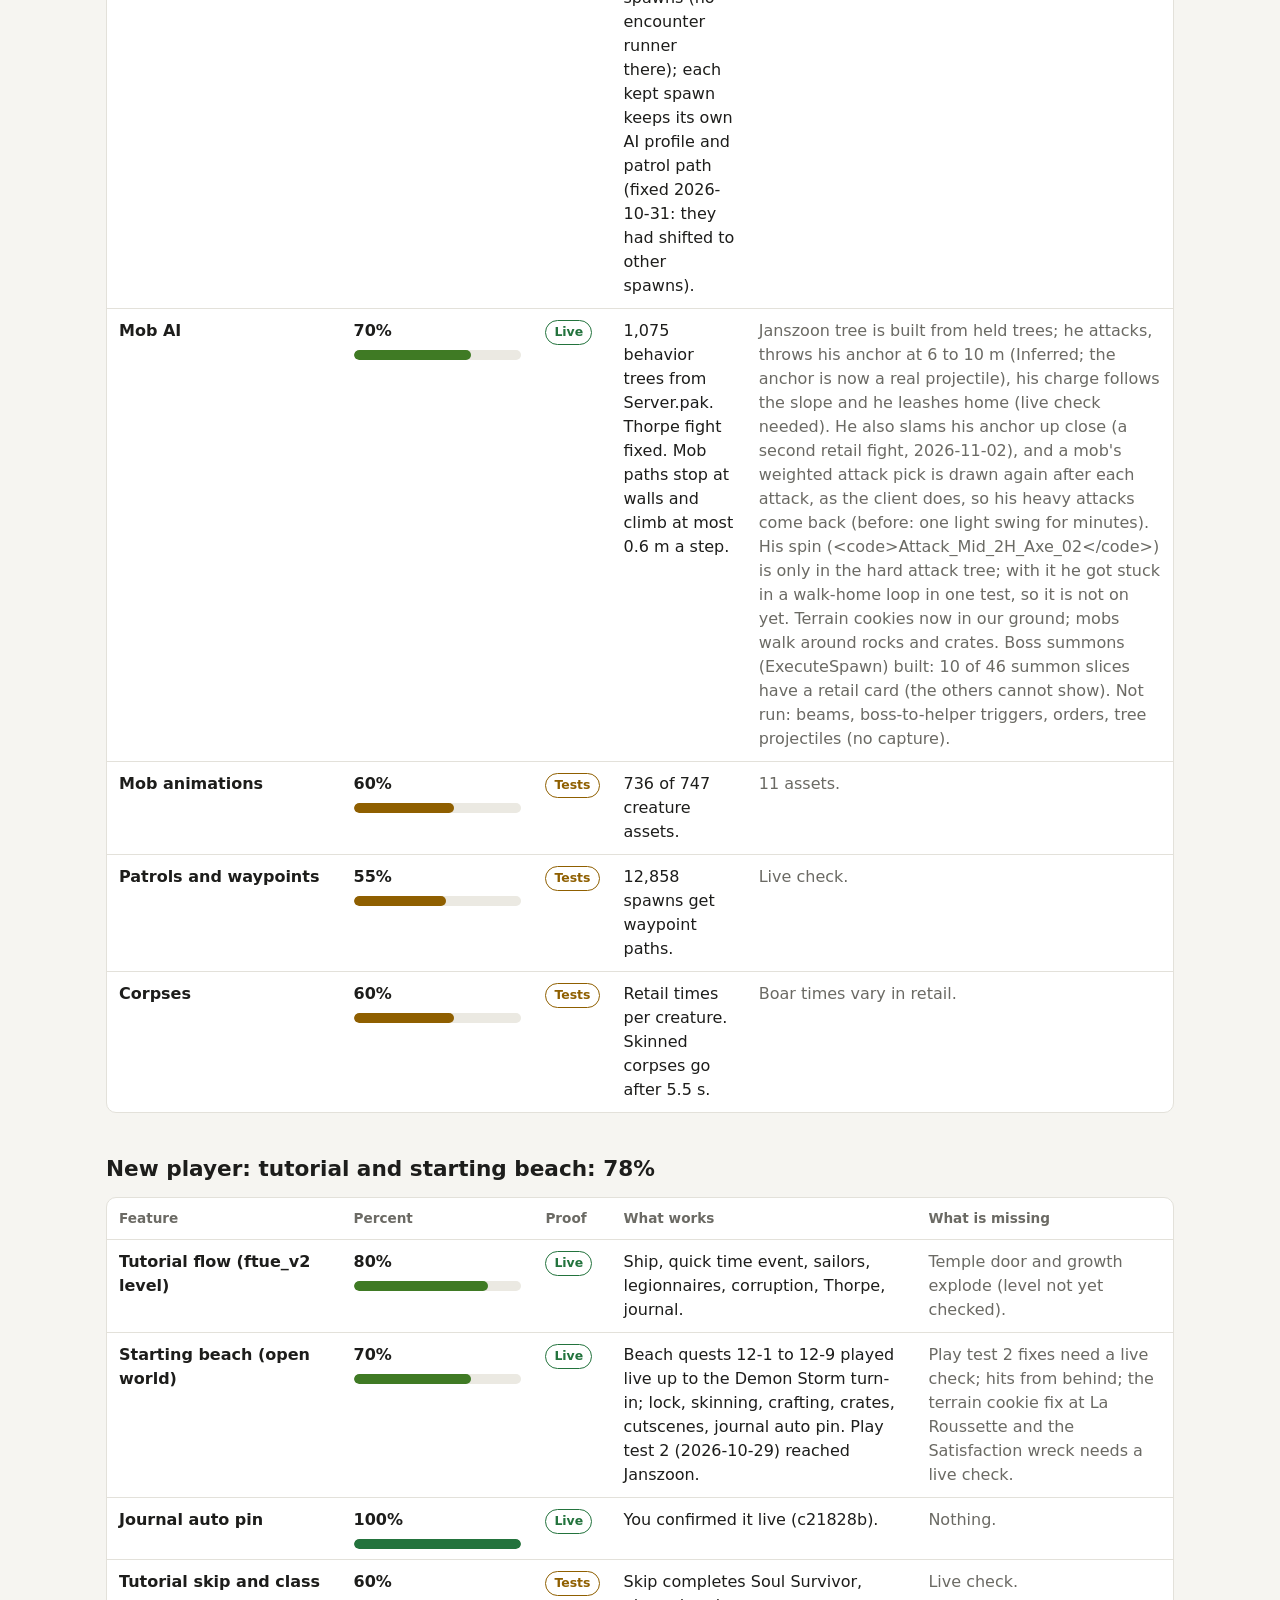
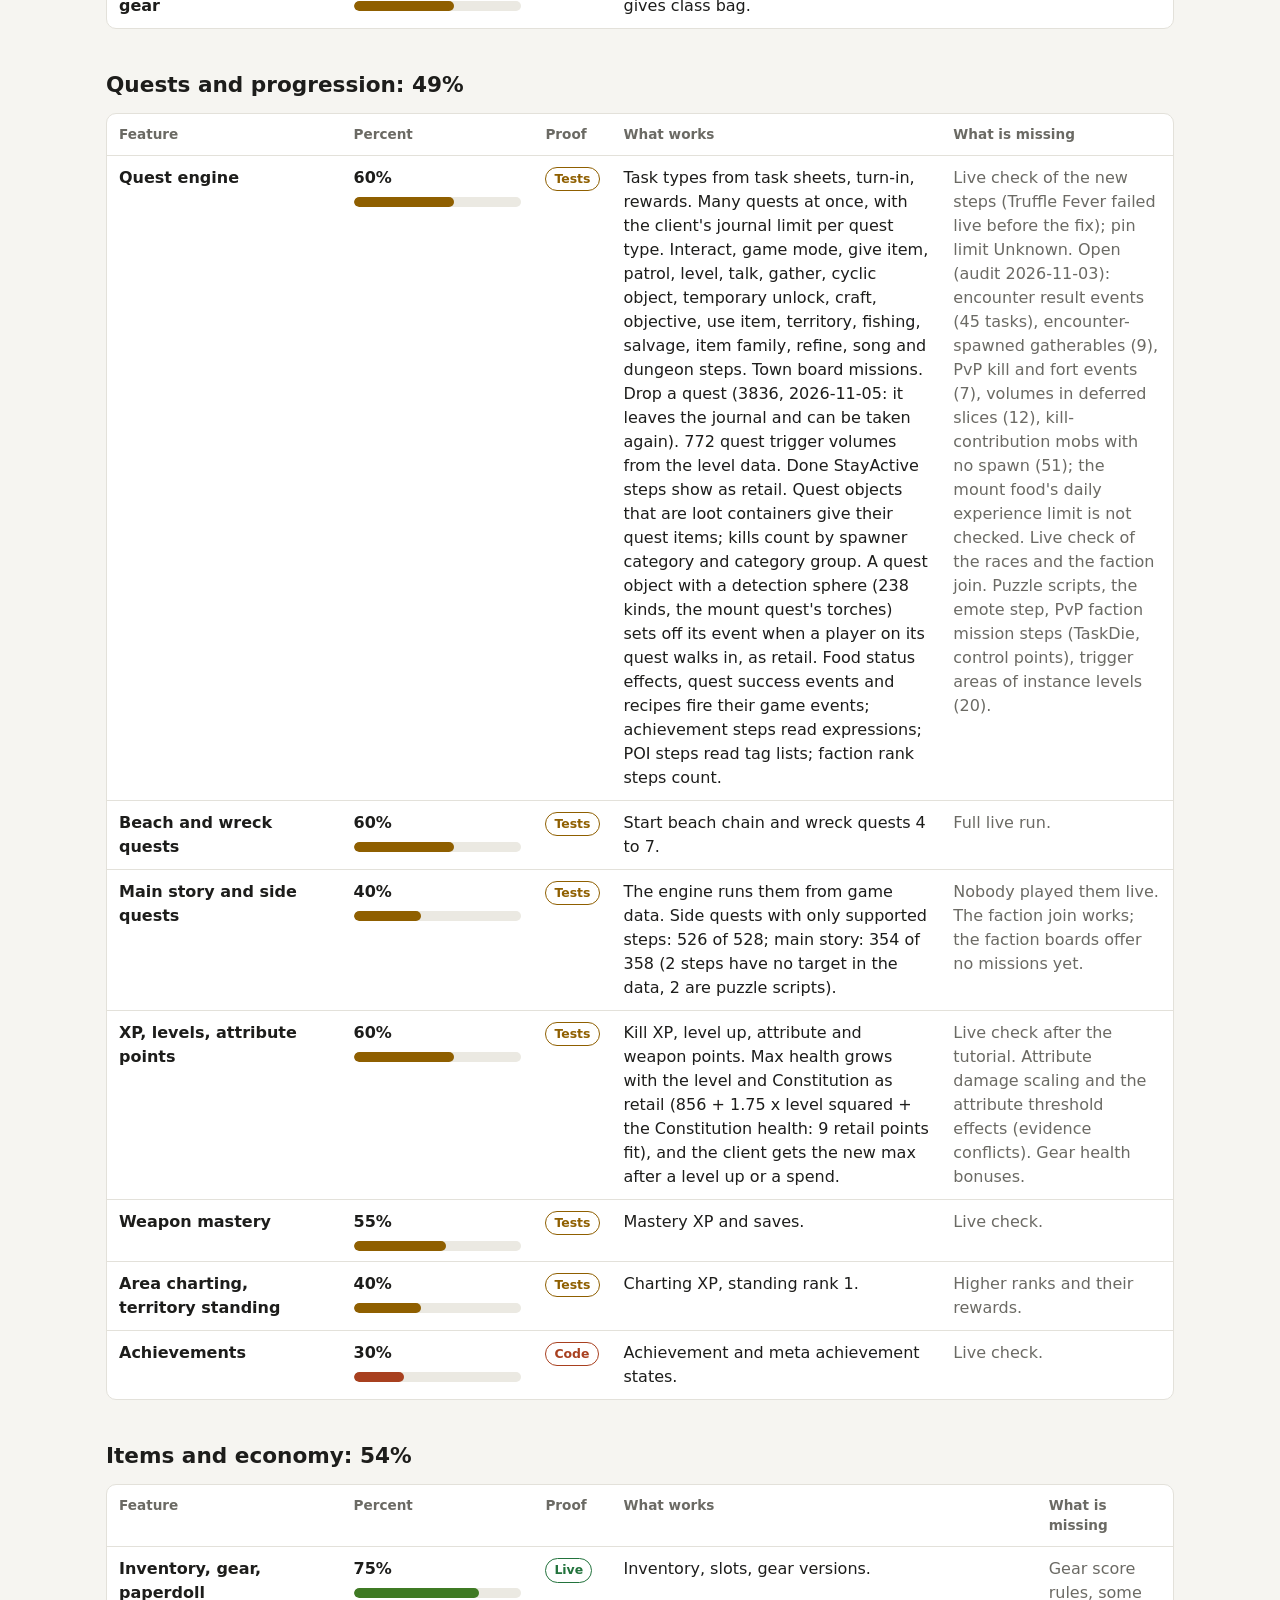
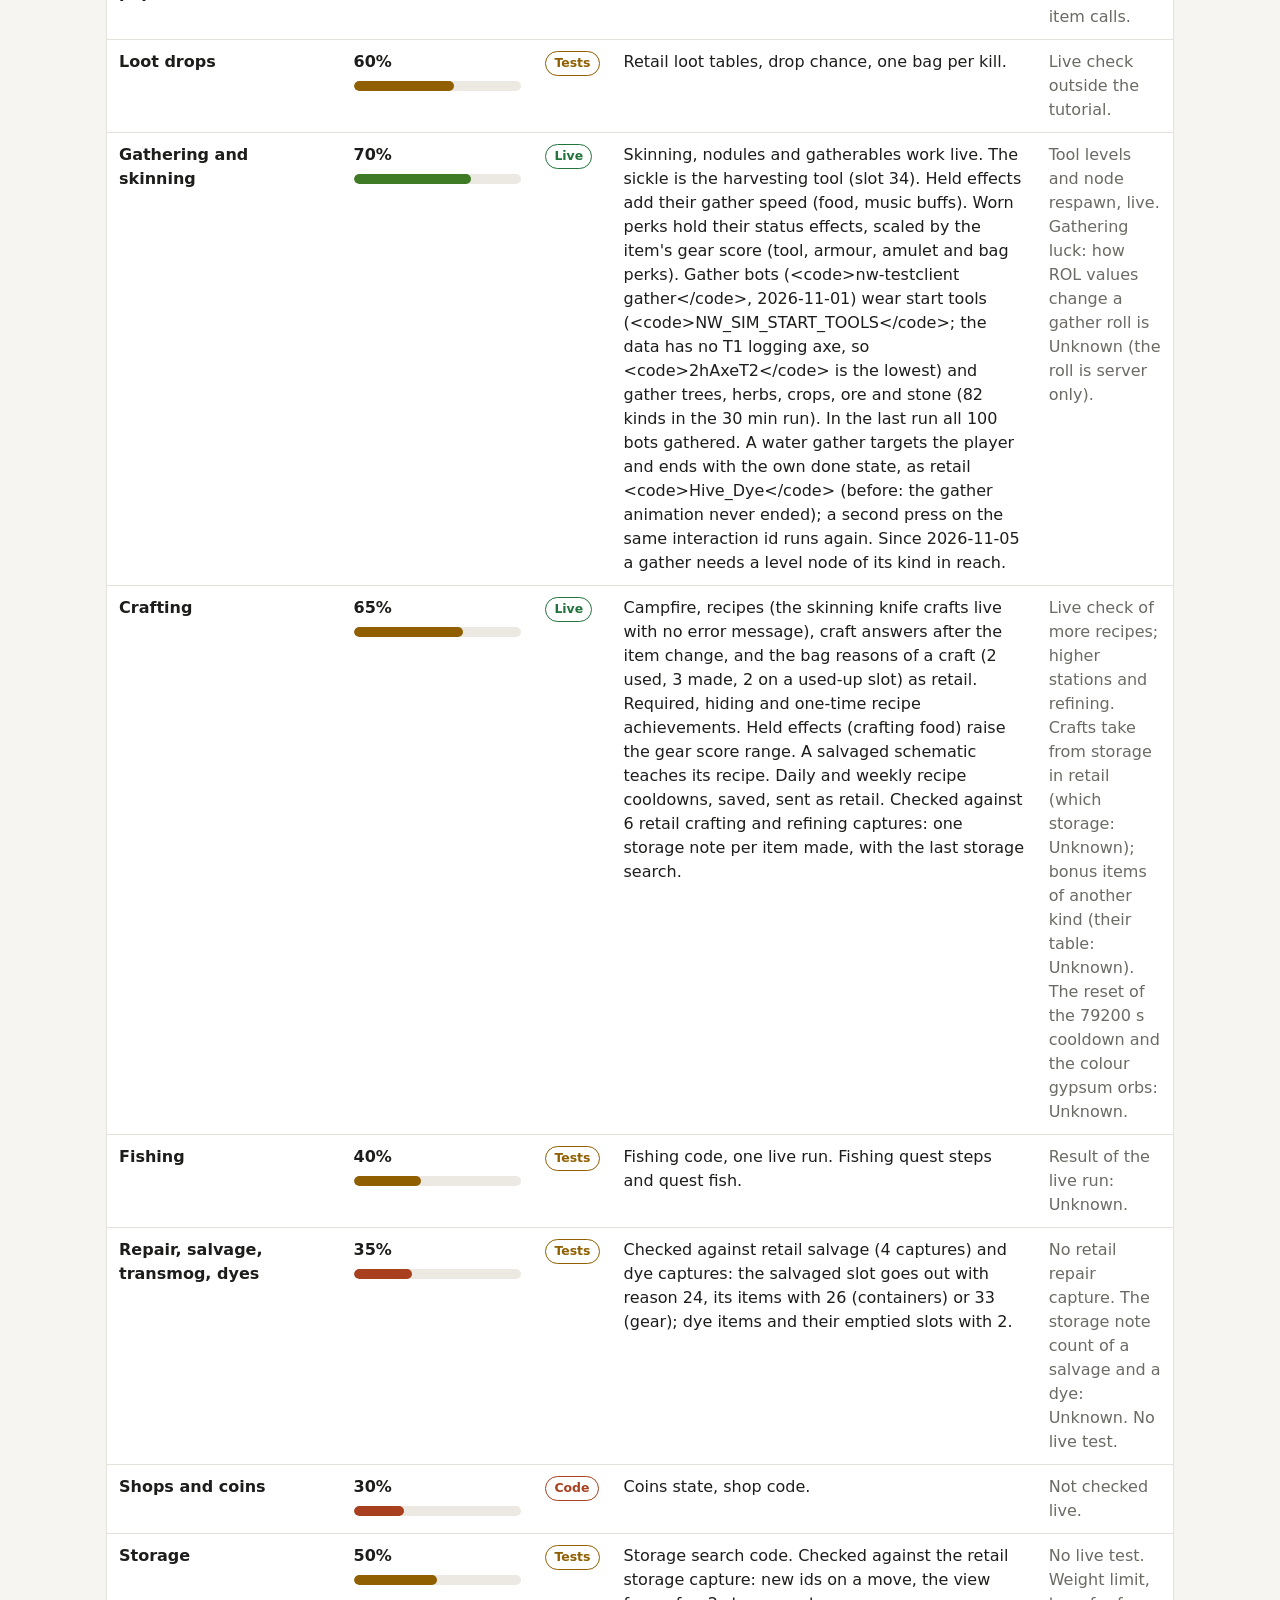
==== commit 3d347c0d: "docs(progress): record the inn and kneel fixes The progress page follows each fix and live check.  -" ====
--- a/docs/progress.html
+++ b/docs/progress.html
@@ -98,7 +98,7 @@
 <body>
 <main>
   <h1>Blighted New World Emulator: Progress</h1>
-  <p class="sub">Status on 2026-11-08. Client build 25810808. Last commit <code>aba6b200</code>.</p>
+  <p class="sub">Status on 2026-11-08. Client build 25810808. Last commit <code>70aa8f6b</code>.</p>
 
   <div class="cards" id="summary"></div>
 
@@ -179,12 +179,16 @@
 
   <h2>Done list</h2>
   <ul class="done">
+    <li>Fast travel kneel (2026-11-08, seen live). Live, inn recall and shrine travel still did not kneel, while unstuck did. The server's own pose log showed our kneel matched retail's usual form byte for byte: the kneel sequence alone (<code>15=05</code>), from standing still, with the channel flag and interaction off before it in the same bundle. Unstuck sends a full state with its sequence, and it plays. Retail also sends the fast travel kneel as a full state (<code>13=1f 15=05</code>) in 21 of 487 starts. Live, the full form did not kneel either (log: <code>13=1f 15=05</code> sent at 20:05:53). The server now sends the unstuck kneel (<code>13=19 15=b247</code>), which plays live, for every fast travel and inn recall too (the user's call: it is the same animation). Live, still no kneel with the same pose. A client trace then showed the game does get the channel flag (its fast travel teleporting flag turned on at the start and off at the cancel), and the unstuck kneel plays from the unstuck accept message (3980) alone. So a fast travel now also sends the unstuck accept at its start (with the channel's wait) and the unstuck done message (2190) at its end or cancel. Seen live (2026-11-08 20:40 UTC): the fast travel kneels. The inn cooldown stays 15 minutes: right after 9 retail recalls, at most 884 s were left, never more than 900 s.</li>
+    <li>Inn recall timer and landing (2026-11-08, tests only). Live, after a recall the Game Menu showed a 10,956 day countdown, and the recall put the player behind the innkeeper. The timer: the inn point's cooldown end went out as a Unix time, and the client counts from 2000-01-01 (10,957 days later). It now goes out on the client's clock. Retail's cooldown is 15 minutes (900 s in all 449 retail inn points), not one hour. The landing: the inn's level point is the innkeeper; retail lands 3.00 m in front of the innkeeper, at the same height (9 of 10 innkeepers with retail recalls; one lands 1.00 m in front, why is Unknown). The server now does the same. The server also logs each own pose change at debug level, for the fast travel kneel, which still does not play.</li>
+    <li>Inn recall and the Game Menu store box (2026-11-08, tests only). Live, "Recall to Inn" stayed grey and the store box on the Game Menu spun. One cause: the home point state named the bound inn as the point the player had just used. At each such state the client starts that point's 900 s cooldown from its own clock (a client trace: the inn's cooldown end was the login time plus 900 s). The Game Menu then checks the cooldown every second and redraws, and each redraw asks for the store again. Retail names a used point in 16 of 1,573 login states and never an inn (0 of 4,347 states). The server now names no point. To check: log in bound to an inn, open the Game Menu.</li>
+    <li>Unstuck kneels and stands up as retail (2026-11-08, tests only). Live, after an unstuck the character kept a stiff pose with arms out and the weapon pose until a jump. Retail sends a kneel pose (<code>13=19 15=b247</code>) and turns interaction off when it accepts the unstuck, and a stand-still pose (<code>13=1f 15=b910</code>) with interaction on at the move. The server sent neither; it now sends both, and it also stands the player up when the move fails (Inferred). To check: use unstuck, then walk.</li>
     <li>Our own voice service (2026-11-08, seen live with one player). New <code>voice-server</code> (<code>config/voice-server.toml</code>) and the voice prelogin in edge-http (<code>[voice]</code> of <code>config/edge.toml</code>). The game signs in, joins its map cell rooms within 0.2 s ("channel joined" in <code>Game.log</code>), sends speech while push-to-talk is held, and the player heard its own voice through the relay. Three fixes found with a trace of the voice SDK: the status answer carries the request id, the room presence names the occupant jid, and the bound jid keeps the SDK's <code>+B</code> account name (without it the game never saw itself in a room and showed "join failed" after 60 s).</li>
     <li>Quest walk and play bot (2026-11-06). <code>sim quest-walk</code> plays every quest of the level with a test character and writes which end and where the others stop: 16,976 of 18,441 end. The GM lines <code>!queststate</code>, <code>!questplan</code> and <code>!state</code> show a quest's place, its next steps and the player's state. <code>nw-testclient play</code> runs a bot on the live servers through the client's calls: it leaves the tutorial, plays quests in the order their requirements allow, and plays activities. Seen working over the wire: level up, PvP flag, crafting, shrine fast travel, an expedition's remote entry and a town board take. Not played yet: groups (needs two bots at once), mounts (the summon key input), music (equipping an instrument) and inns (which id a check in names is Unknown). The bots log in through a second edge in password mode on port 8444, because the live edge uses Discord.</li>
     <li>Test bots at level 65 in good gear (2026-11-06, tests only). New GM line <code>!gearup</code>: for each worn item it wears the best item of its kind (the same item classes, no fixed gear score, the highest <code>MaxGearScore</code>) at that gear score; the old item goes into the bag. A player's hit scales with its weapon's gear score, so a Soldier bot now hits with a gear score 800 tier 5 longsword in place of the gear score 60 kit sword. The bot's setup is <code>!god on</code>, <code>!heal</code>, <code>!level 65</code>, <code>!gearup</code>. Seen live on 2026-11-06: the setup lines ran, and a new Ranger bot finished 18 of 20 starting quests (the other 2: no hit landed on a Withered Grunt, and a mandolin step the bot does not play).</li>
     <li>A town fast travel lands on the town's ground (2026-11-07, tests only). Live, a travel to area 30155 put the player at height 104, under the terrain at 111.4; the refused falling moves then put the player back at the shrine it had left, under that shrine's platform. Retail town and outpost travels arrive at the retail home point of their area (Monarch's Bluffs 19 of 19, area 30253 10 of 10, outpost 40325 12 of 12). The server now uses that point, and a teleport makes the new place the one a move back goes to.</li>
     <li>Voice chat rooms follow retail (2026-11-07, tests only). From 7,404 retail room lists (405) of 556 captures: the list holds the 512 m squares that a 512 m box around the player overlaps (2 to 4, own square first; it held retail's list in 5,697 of 6,270 cases, the exact rule is Unknown), was the own square only before (retail's list in 496); the layer is <code>0</code> in the open world and a 16-digit id per instance (113 captures switched layers when entering an instance), was always <code>0</code>; every 405 and every group room (4200, 312 of 312) answered a request within 1 s, so the server pushes neither. The test bot has a <code>voice</code> check (service, login ticket, rooms, join ticket). Real voice still needs a Vivox-compatible voice server; none exists for this client's SDK.</li>
-    <li>The inn home point carries its retail name (2026-11-07, tests only). Live, inn recall stayed unusable with its timer at 0. Our inn entry matched retail's in place (the innkeeper on the inn's <code>InnInteract</code> landmark), cooldown, use time and chosen id (retail sends <code>[17680737194352937251]0</code> for the same Prydwen inn), but its name was empty; retail names it, for example <code>@12_InnName</code> (23 retail inn points, now a table). Whether the name is what the client needs to allow the recall is Inferred.</li>
+    <li>The inn home point carries its retail name (2026-11-07, tests only). Live, inn recall stayed unusable with its timer at 0. Our inn entry matched retail's in place (the innkeeper on the inn's <code>InnInteract</code> landmark), cooldown, use time and id (<code>[17680737194352937251]0</code> is the Prydwen inn element's own id; correction 2026-11-08: retail never names it as the used point), but its name was empty; retail names it, for example <code>@12_InnName</code> (23 retail inn points, now a table). Whether the name is what the client needs to allow the recall is Inferred.</li>
     <li>The shield comes out with the sword (2026-11-07, tests only). Live, the shield sometimes stayed on the back in combat. Our paperdoll maps always kept slot 27 sheathed, so the client's own draw could be undone. In 1,085 retail ledgers the shield of slot 27 is drawn and attached with a longsword or a flail from option 24 or 25, and stays sheathed with other weapons. The server now draws and attaches it with those weapons, and other players see it too.</li>
     <li>Mobs stand on the floor at spawn (2026-11-07, tests only). Live, timber wolves near Prydwen walked 3 to 6 m in the air. Their spawn was 3.32 m over the floor, and the spawn landing only moved a mob down 3 m. Retail wolves of the same spawn stand 0.10 m over the floor. A spawn now lands on the floor at any height. 5,088 of 115,965 open world spawns were more than 3 m up. All 10 retail tutorial mobs are within 1 m of our floor, the ship deck too.</li>
     <li>A login starts on the floor (2026-11-07, tests only). Live, a login sometimes dropped the player a few feet. The saved spot is the last client position, which can be in a jump; the server only fixed spots more than 150 m up. Retail's first login position is 0.00 to 0.08 m over the floor. The arrival now lands on the floor under it (ground or a building), or at swim height in water.</li>
@@ -405,7 +409,7 @@
   {
     name: "World systems",
     features: [
-      ["Fast travel, inns, recall", 45, "tests", "Travel rules and saves. Inn check in is answered (its open and check in share one interaction id, retail inn tutorial). A shrine is charted at its first entry (its <code>ChartedAchievement</code>, as retail <code>Playthrough_Part_01</code> 3210.7 s), a discoverable one at an entry after its discovery. The phasing updates name all 10 phasing areas, so the client reports entries into the areas inside them (Brysedd Overlook Shrine lies in Monarch's Bluffs settlement's area 30155).", "Live check of the inn check in and of a shrine in a settlement's area. Retail names only the phasing areas near the player; all of them go here (Inferred). Shrine travel needs no chart on the server."],
+      ["Fast travel, inns, recall", 45, "tests", "Travel rules and saves. Inn check in is answered (its open and check in share one interaction id, retail inn tutorial). A shrine is charted at its first entry (its <code>ChartedAchievement</code>, as retail <code>Playthrough_Part_01</code> 3210.7 s), a discoverable one at an entry after its discovery. The phasing updates name all 10 phasing areas, so the client reports entries into the areas inside them (Brysedd Overlook Shrine lies in Monarch's Bluffs settlement's area 30155).", "Live check of the inn recall (no used point named since 2026-11-08), the unstuck stand, the inn check in and a shrine in a settlement's area. The fast travel kneel plays live since 2026-11-08. Retail names only the phasing areas near the player; all of them go here (Inferred). Shrine travel needs no chart on the server."],
       ["Player camps", 50, "tests", "Place a camp for its costs, the retail camp entity group, respawn at its SpawnPoint, Camp crafting station, BindCamp event, the camp stands again at login.", "Live check. PvP destruction, how a new character earns the Camping rank (Unknown), guild and faction."],
       ["Mounts", 65, "live", "Summon, ride, dash, stamina, dismounts, cooldowns, mount screens and saves. The mount quest (My Kingdom for a Horse) ran live to its end (2026-11-03): the cave torches light within their 9 m sphere, the box gives Moonshadow, the summon and the ride work. A jump on the mount sets the 1 s stamina regen delay. Mount food from quick slots 1 to 4 while riding: riding experience, the quest step and the daily limit of 3 (tests only). The change mount screen gets its <code>isChangingMount</code> echo (retail slot 1 child 16; before: it spun). Quick courses (races, rallies, tours, time trials): start on a mount with the course task, node hits, timer, finish; the race task counts each section, 1/8 to 8/8, as retail (before: 0/8 until the finish). A rider's server body keeps the floor (its saddle camera is 3.91 m up, a walker's 1.685 m), steps at its mount's speed (the walking 0.36 m a record held it at 7.2 m/s) and its camera trails 0.45 s (Inferred fit): retail Hermit's Rally replay 1.11 m off (median), before 2.95 m and 2.0 m up.", "Live check of the change mount screen (store answer) and of mount food from a quick slot. Unknown: a dismount on a hit while idle (no retail capture shows one), town exclusion areas and forced walk, the trample message (6731), charm multipliers, the quest's required level (1 or 20). A failed course's result: Unknown."],
       ["Social: chat, friends, groups, voice", 50, "live", "Chat, friends, groups, raids, voice option. Account probation (72 h, staff never). Own voice service: sign-in, map cell rooms, push-to-talk audio relay; one player heard itself live (2026-11-08).", "Live test with many players; voice between two players. Play time part of probation (180 min) not counted."],
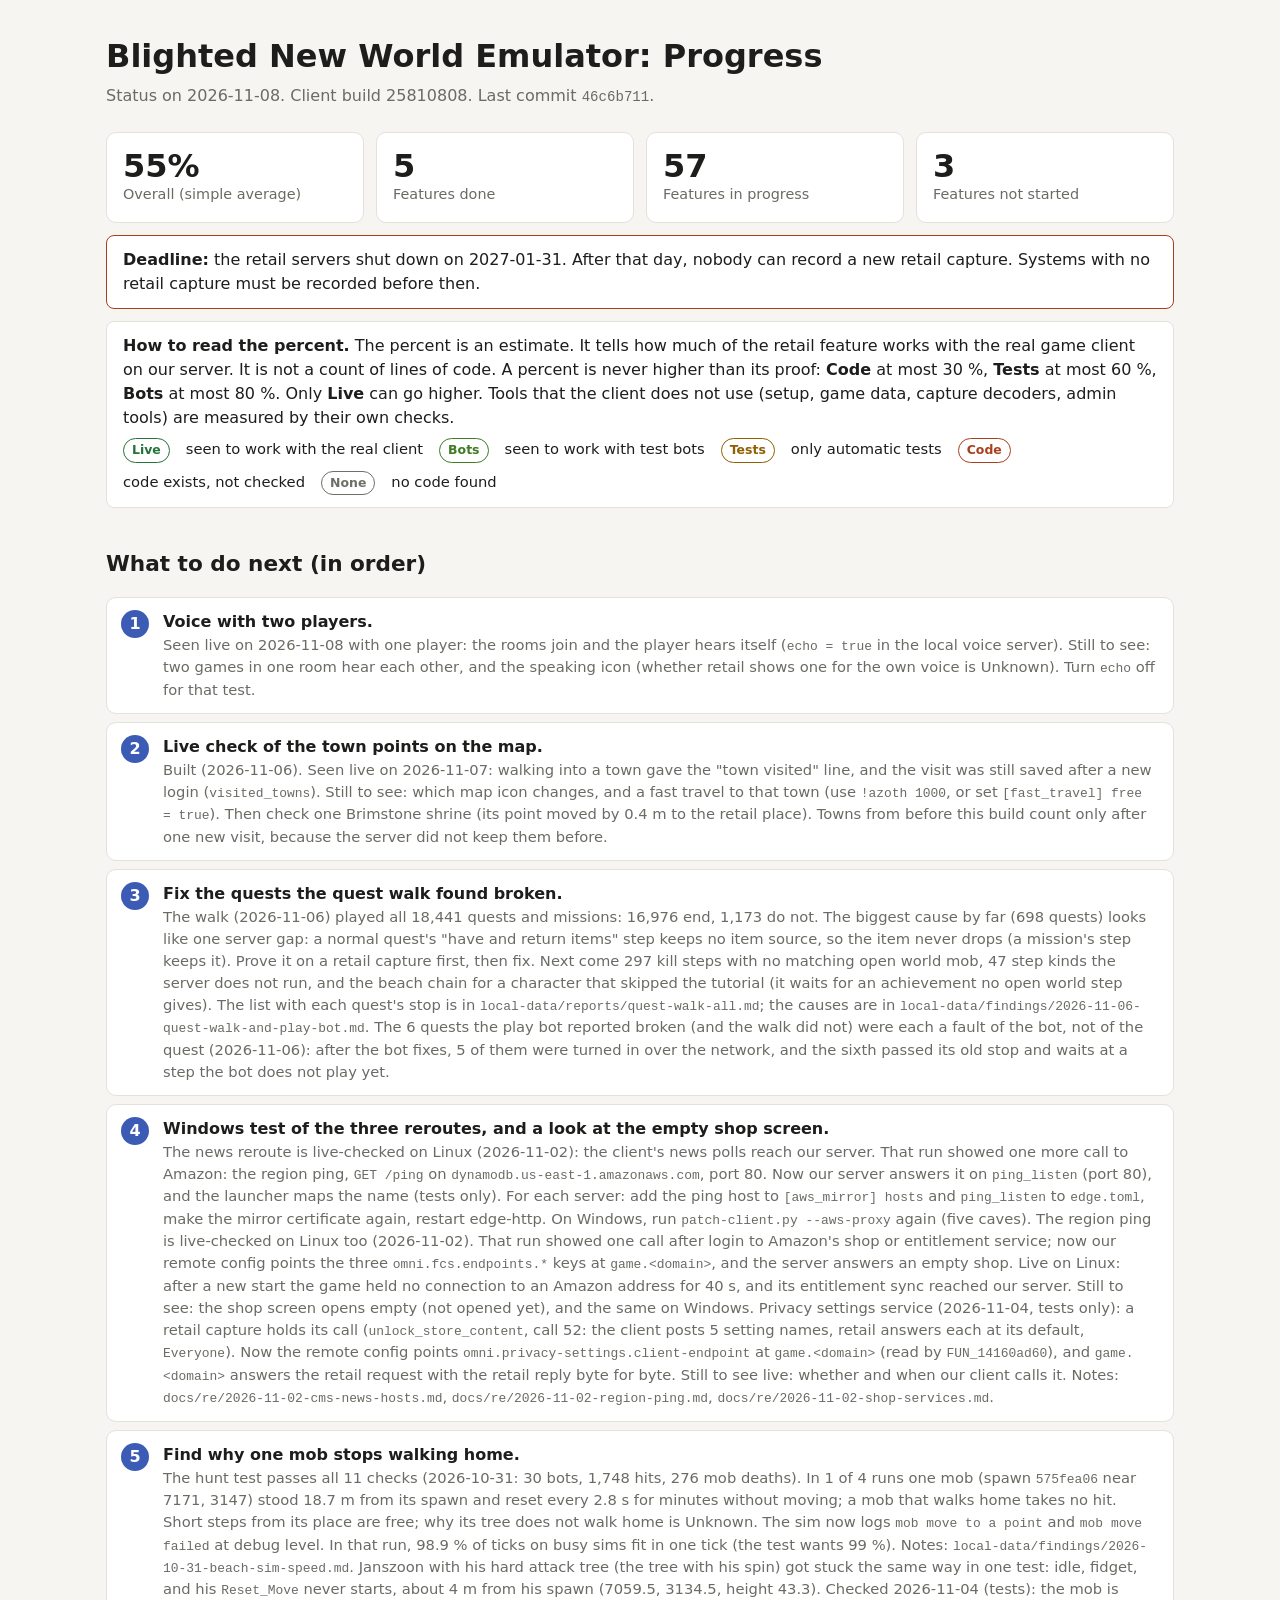
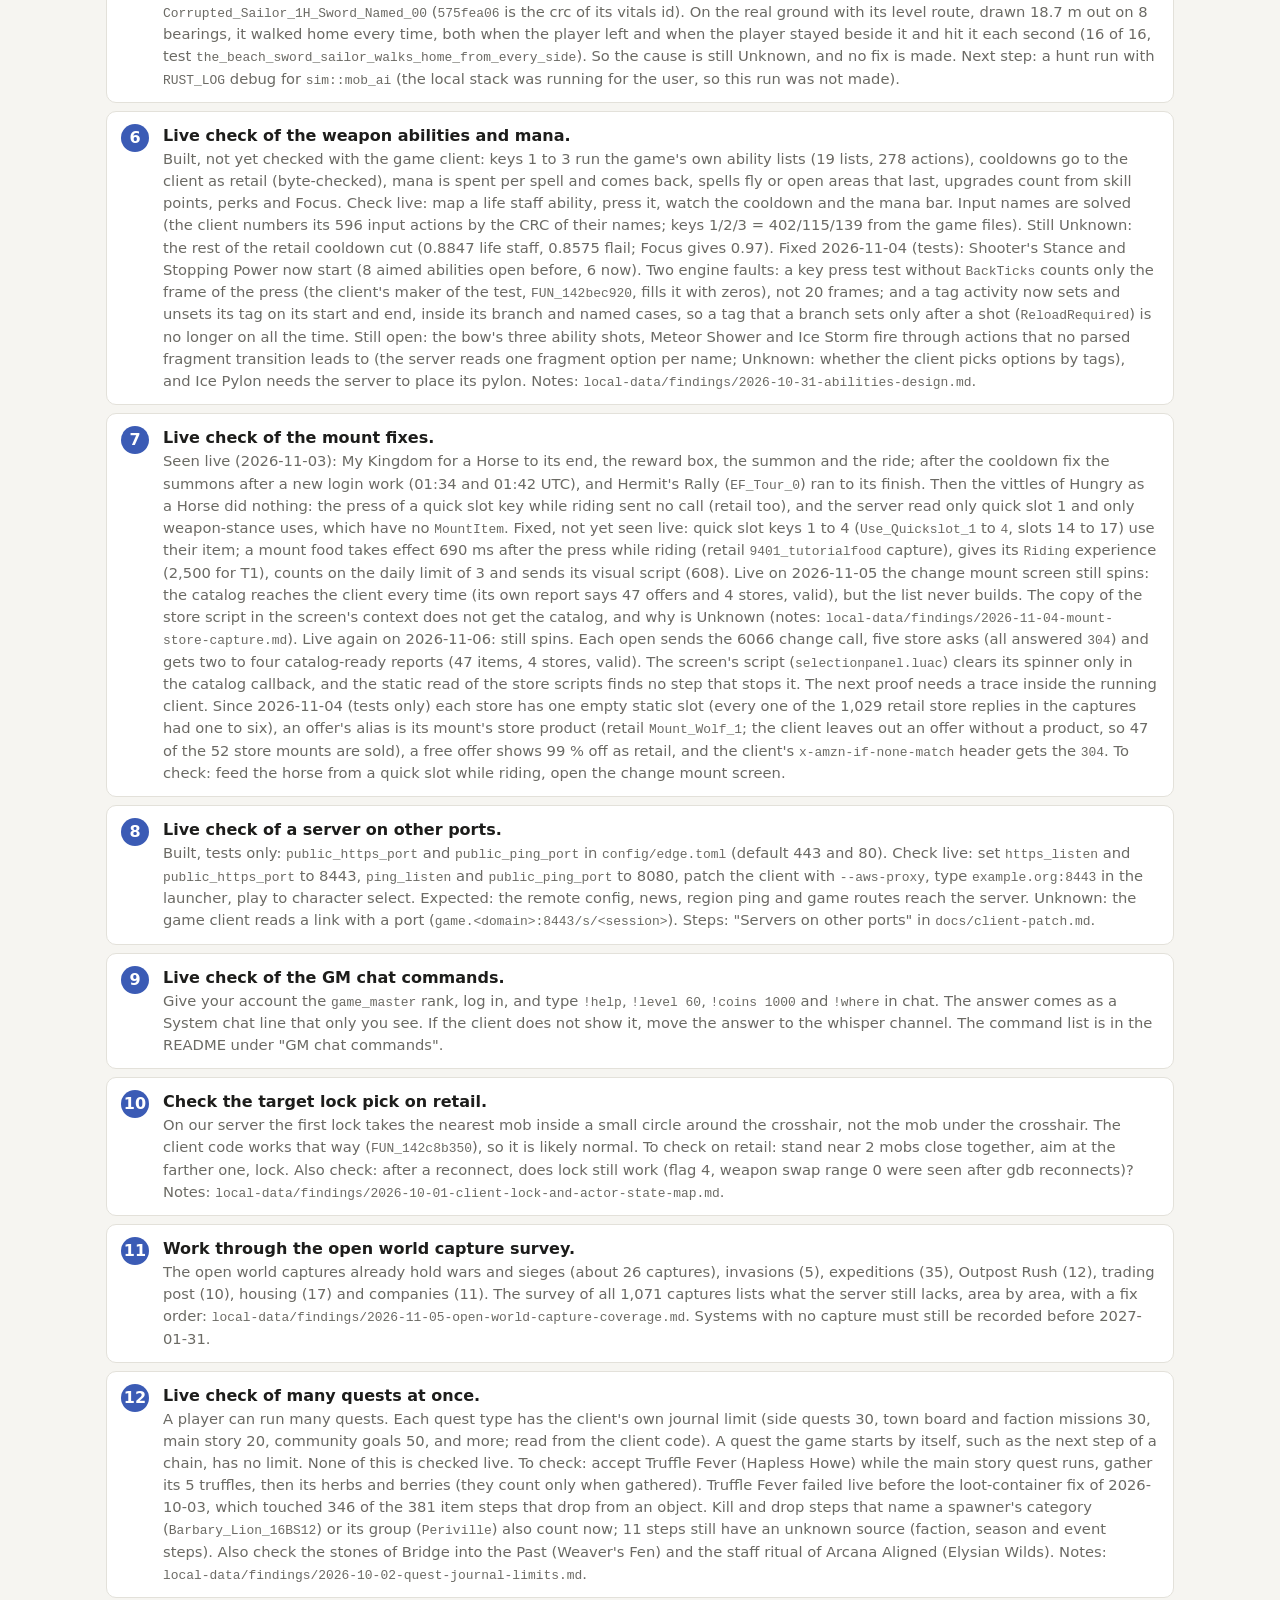
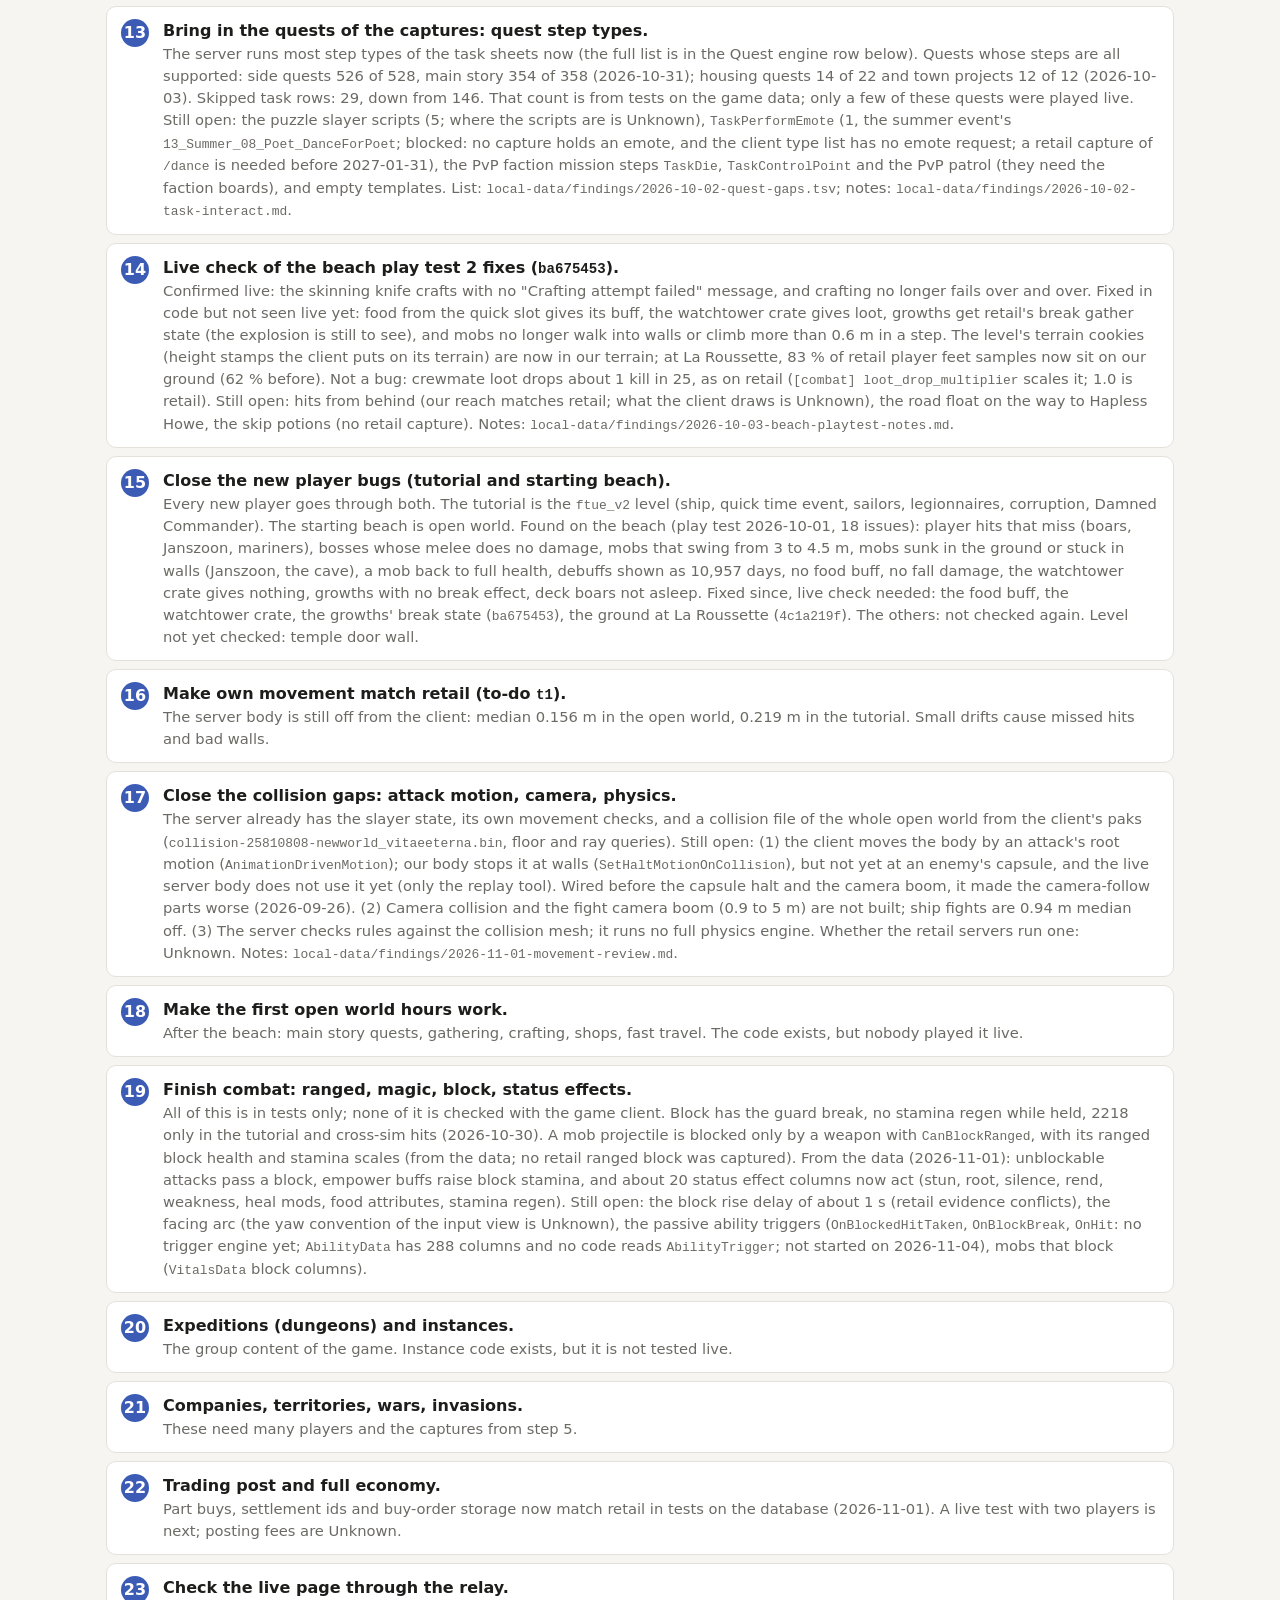
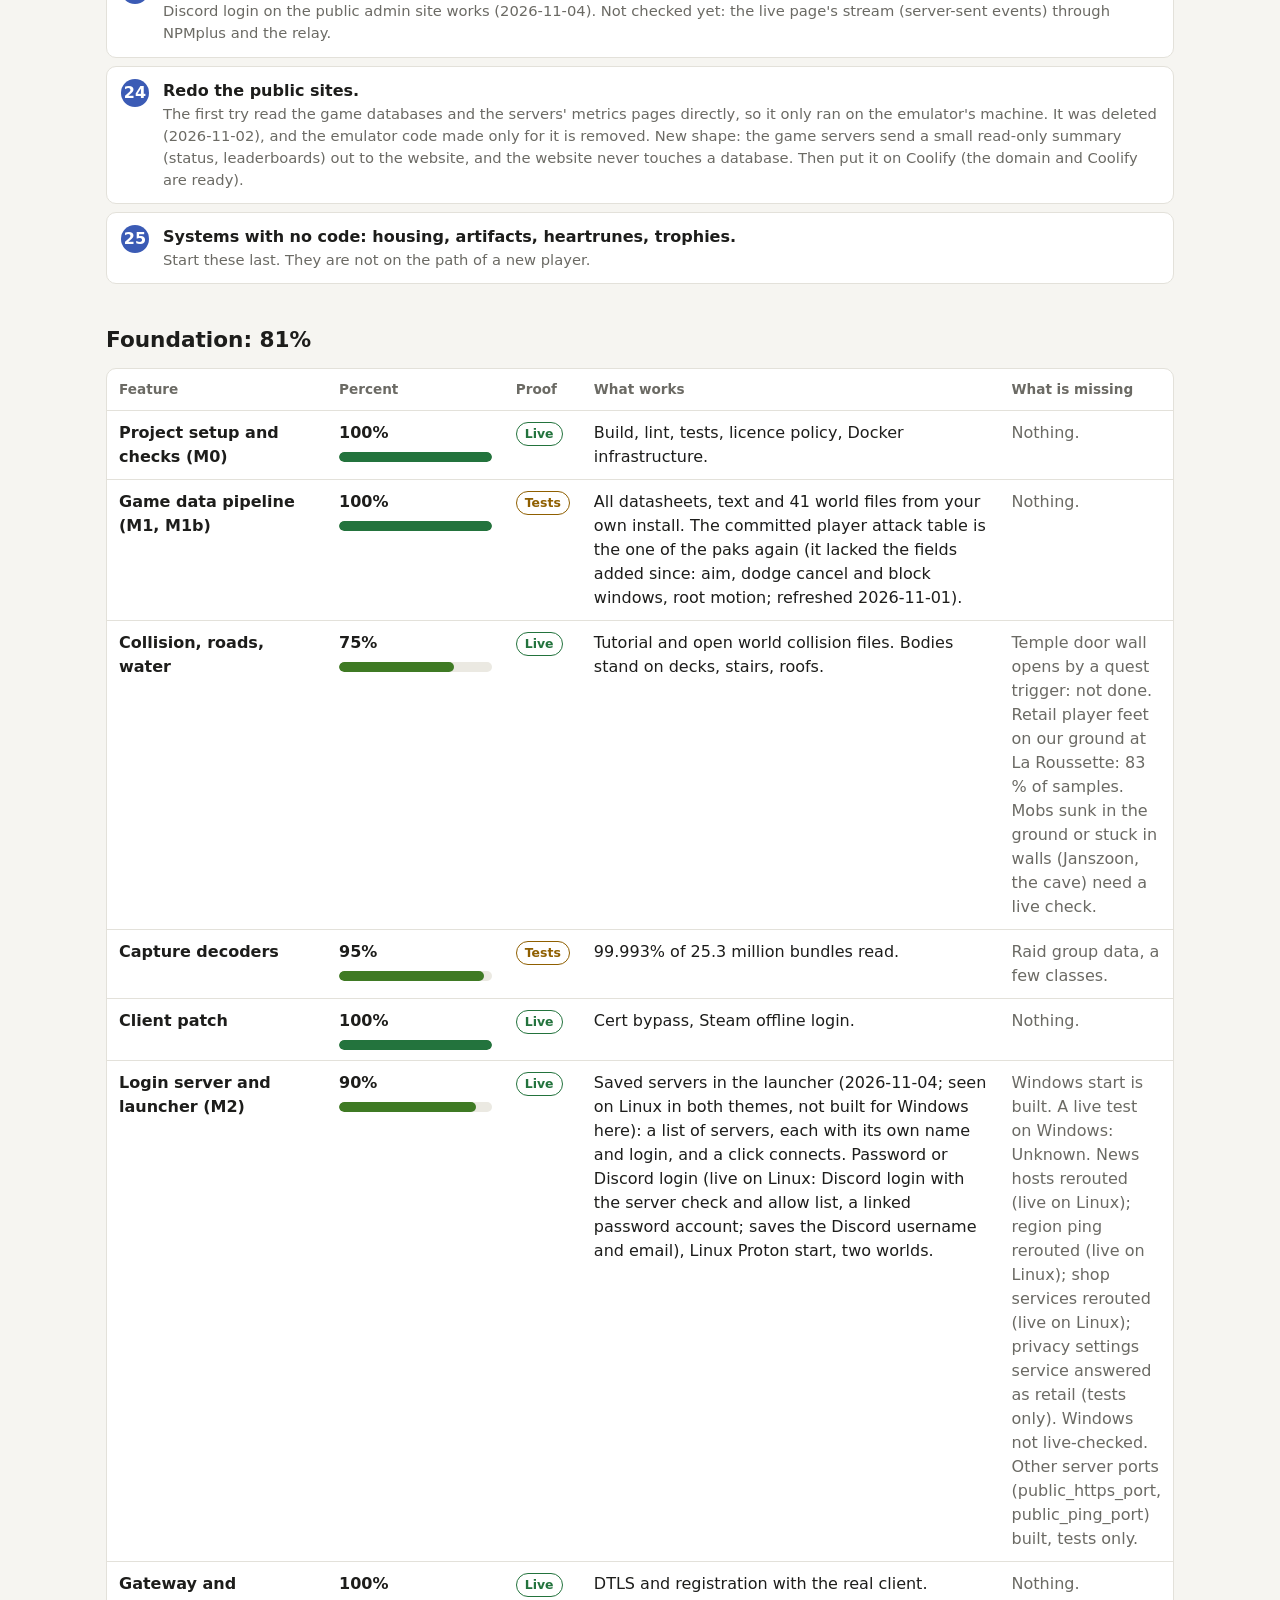
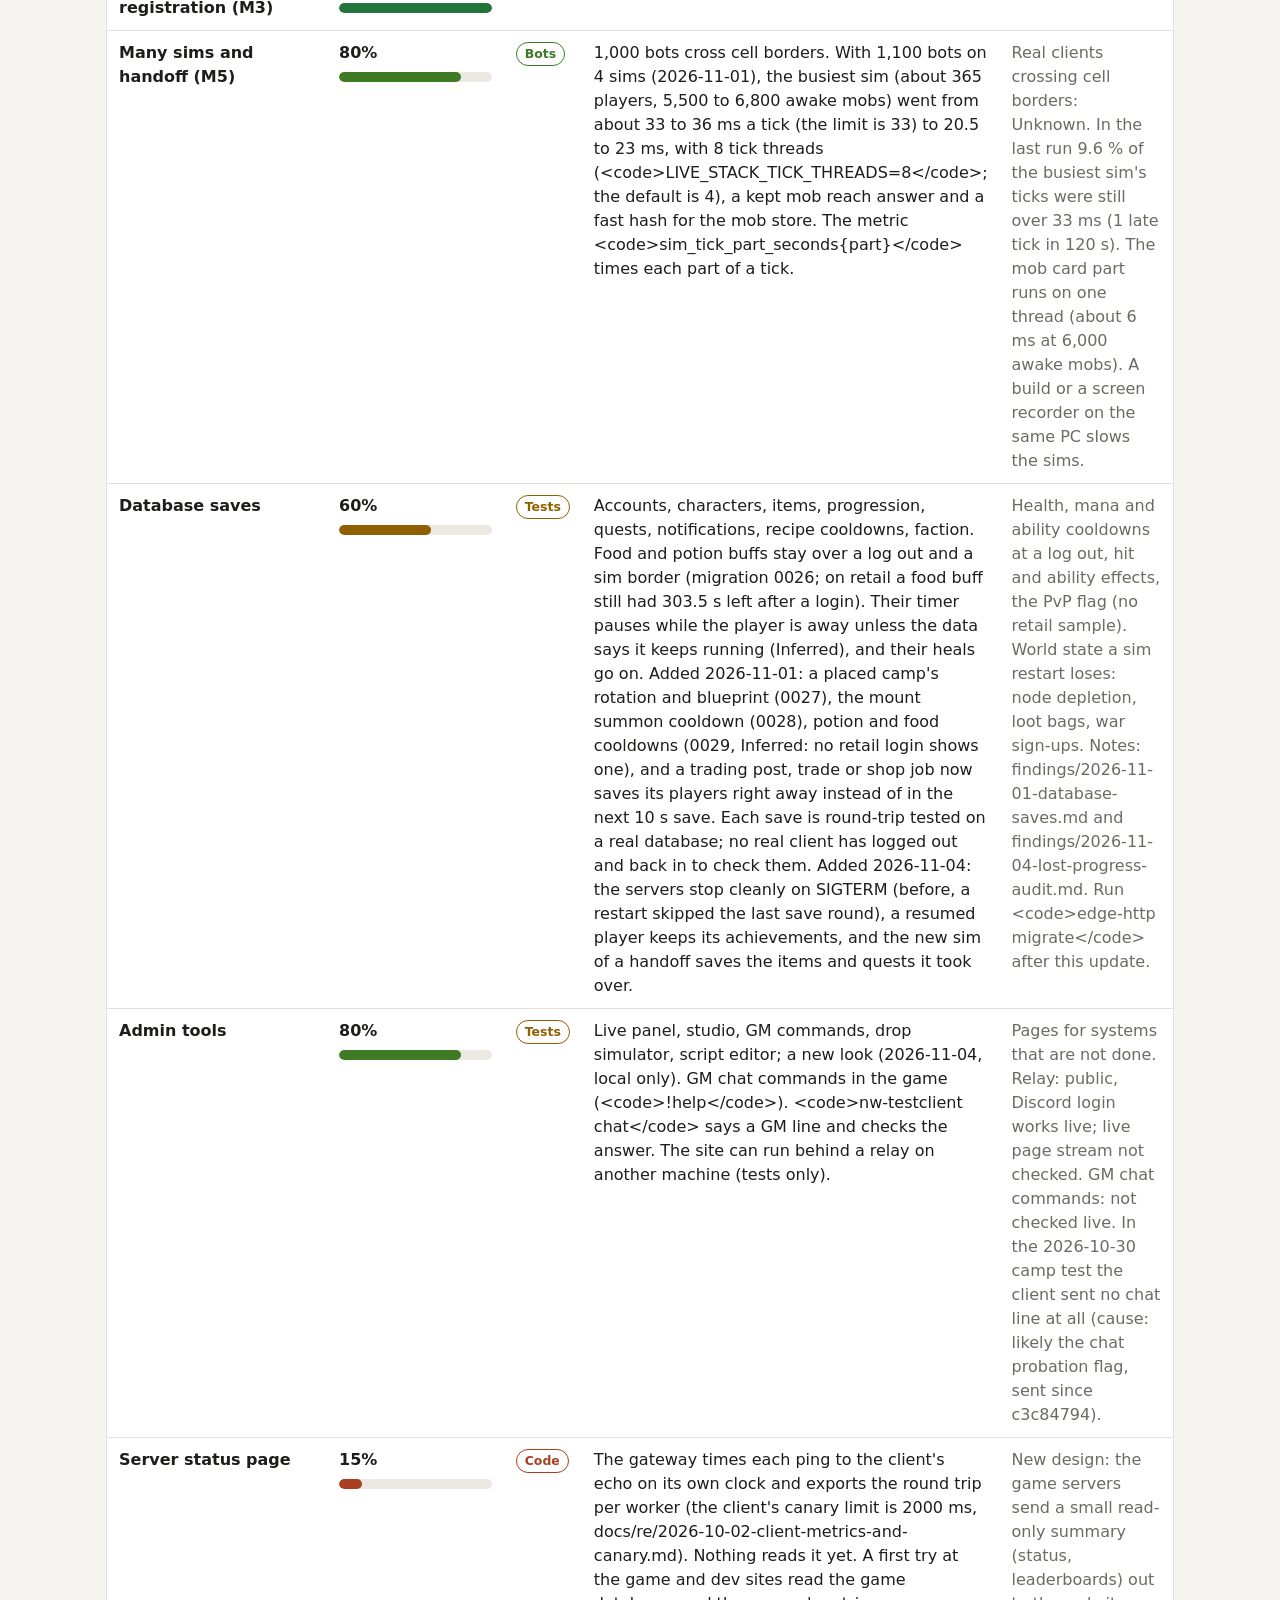
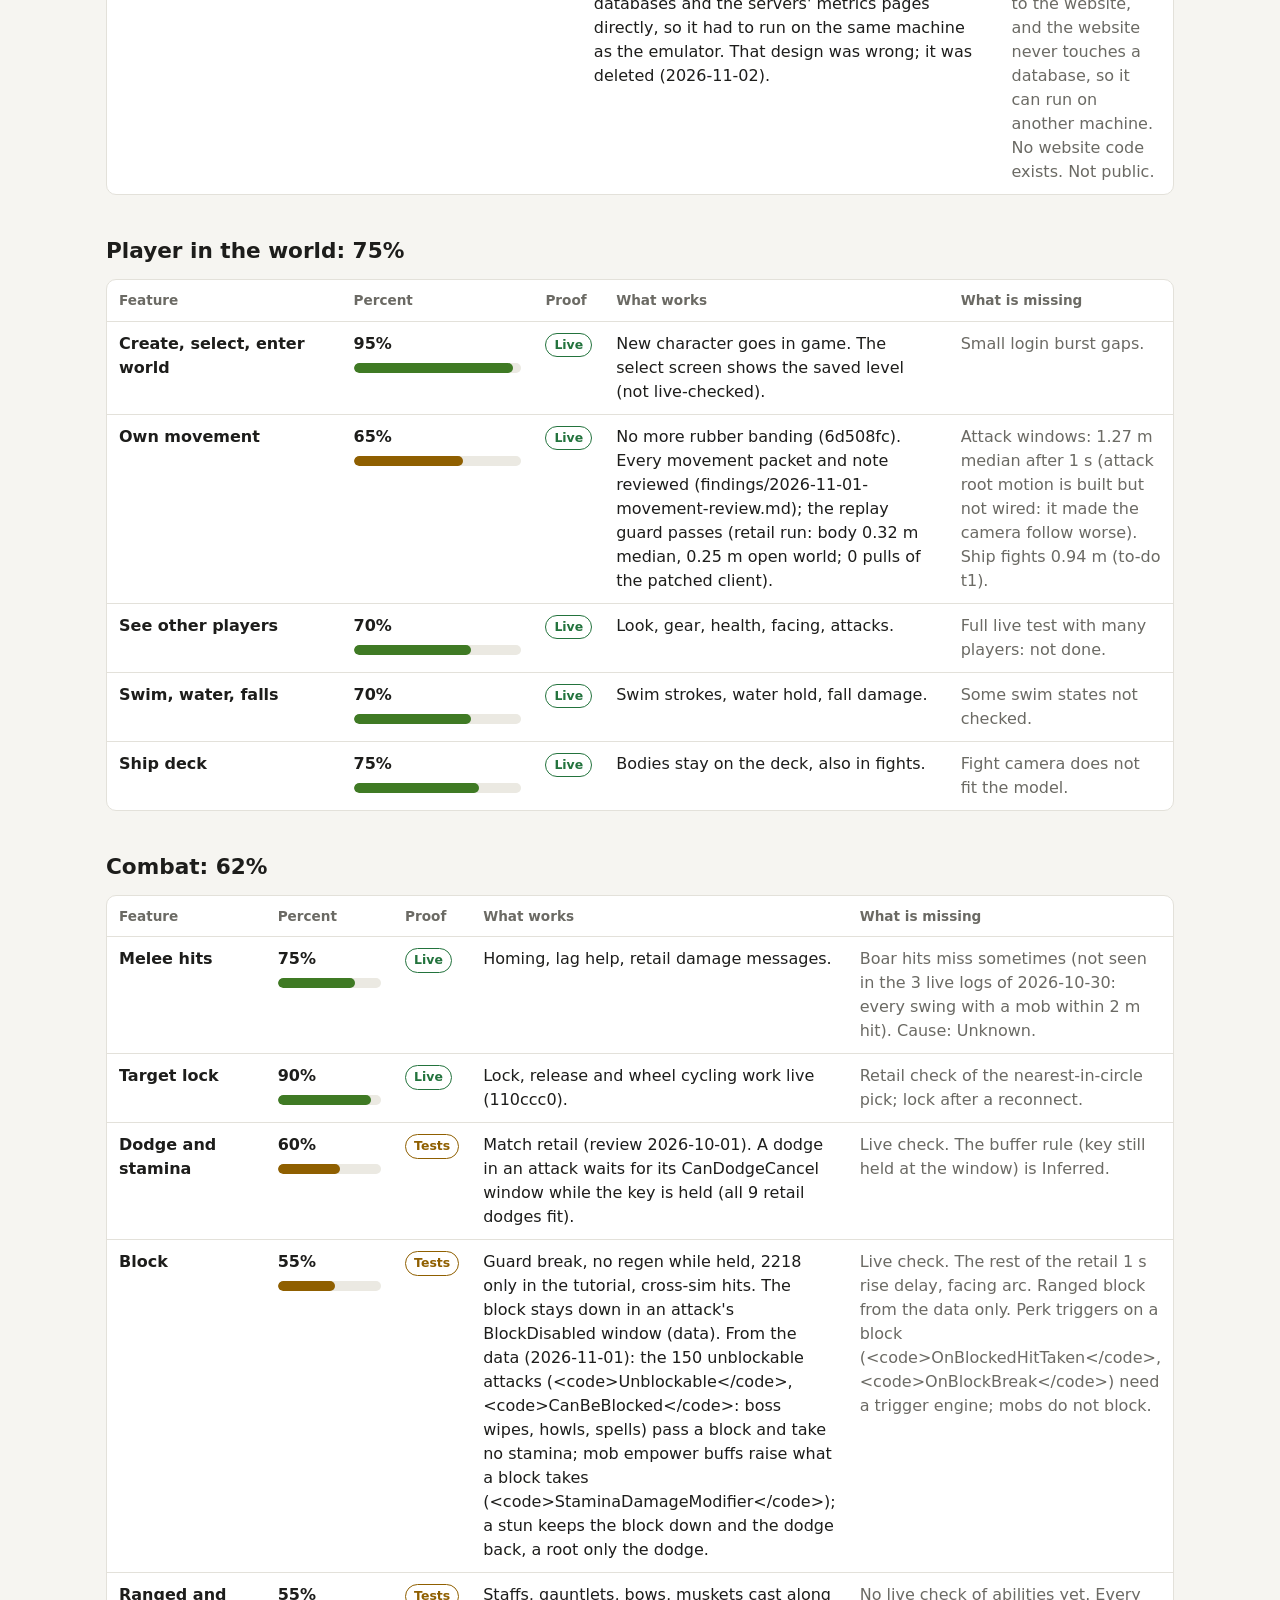
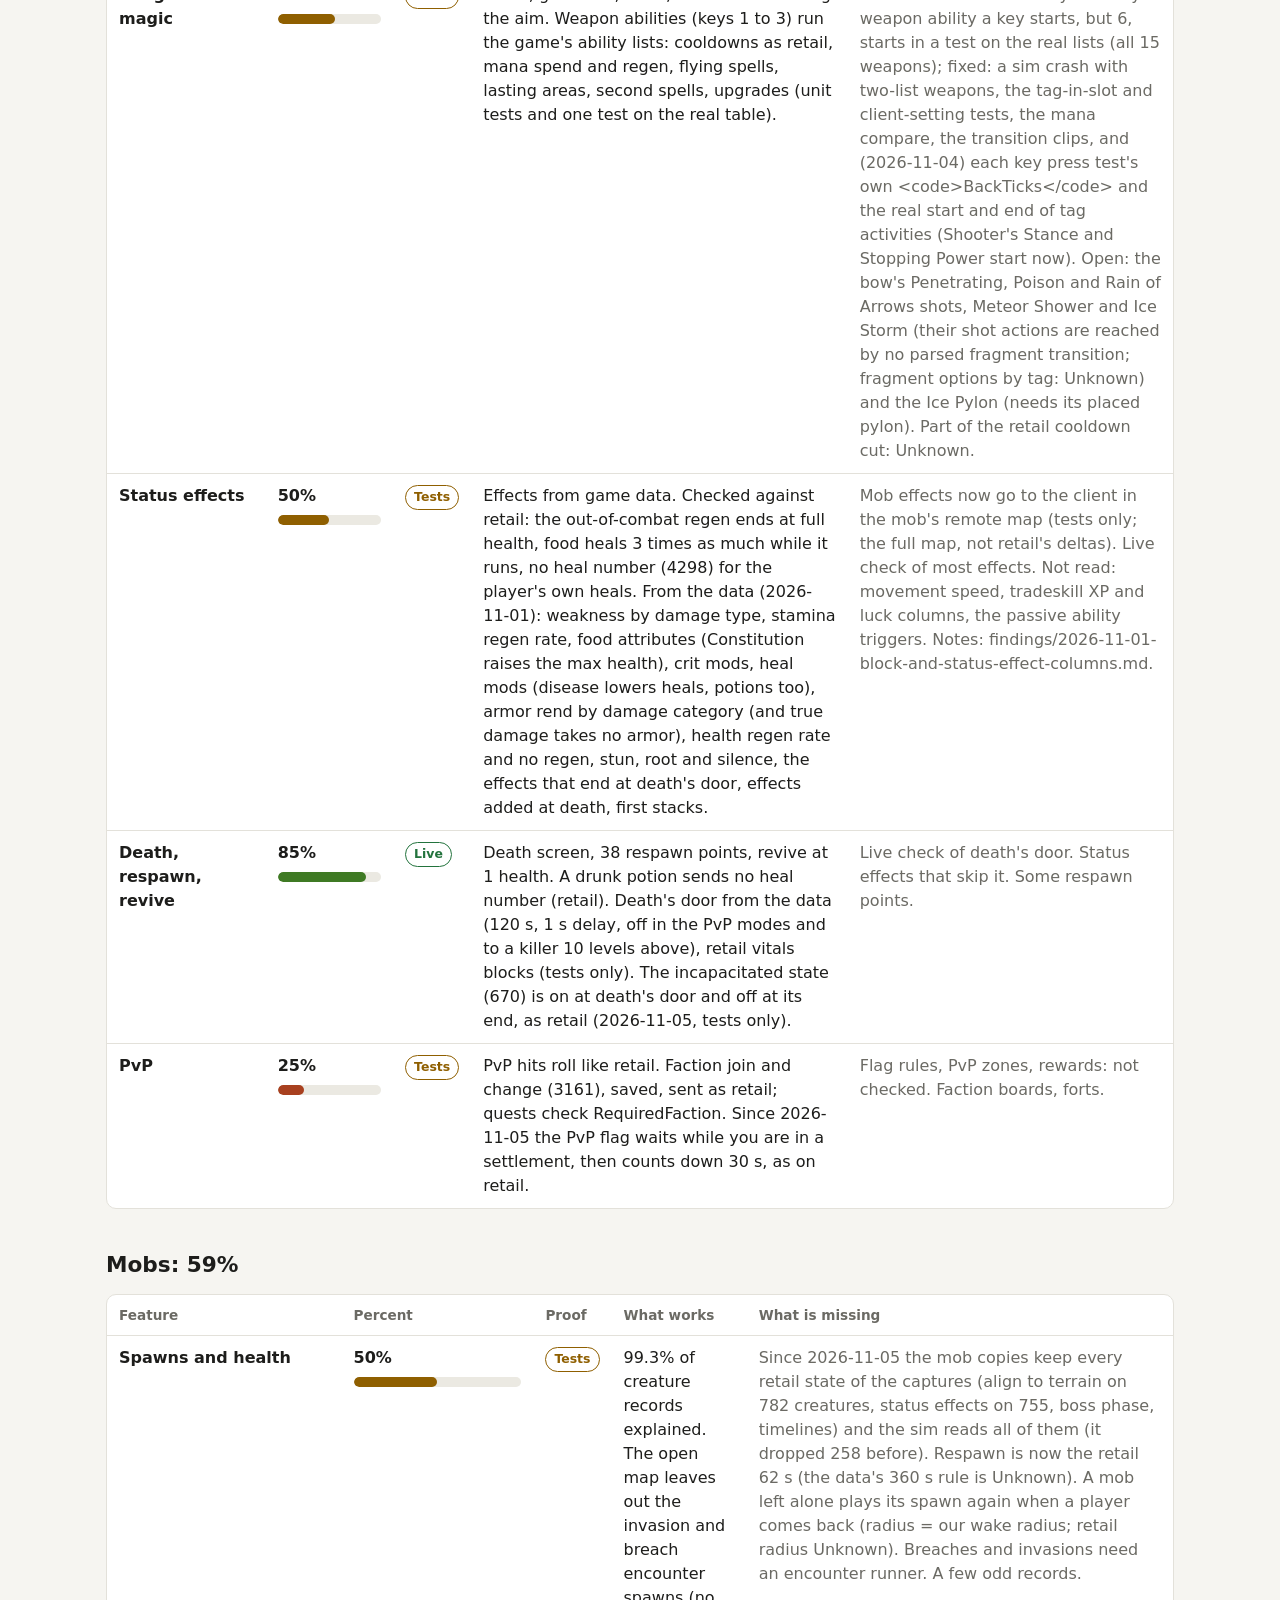
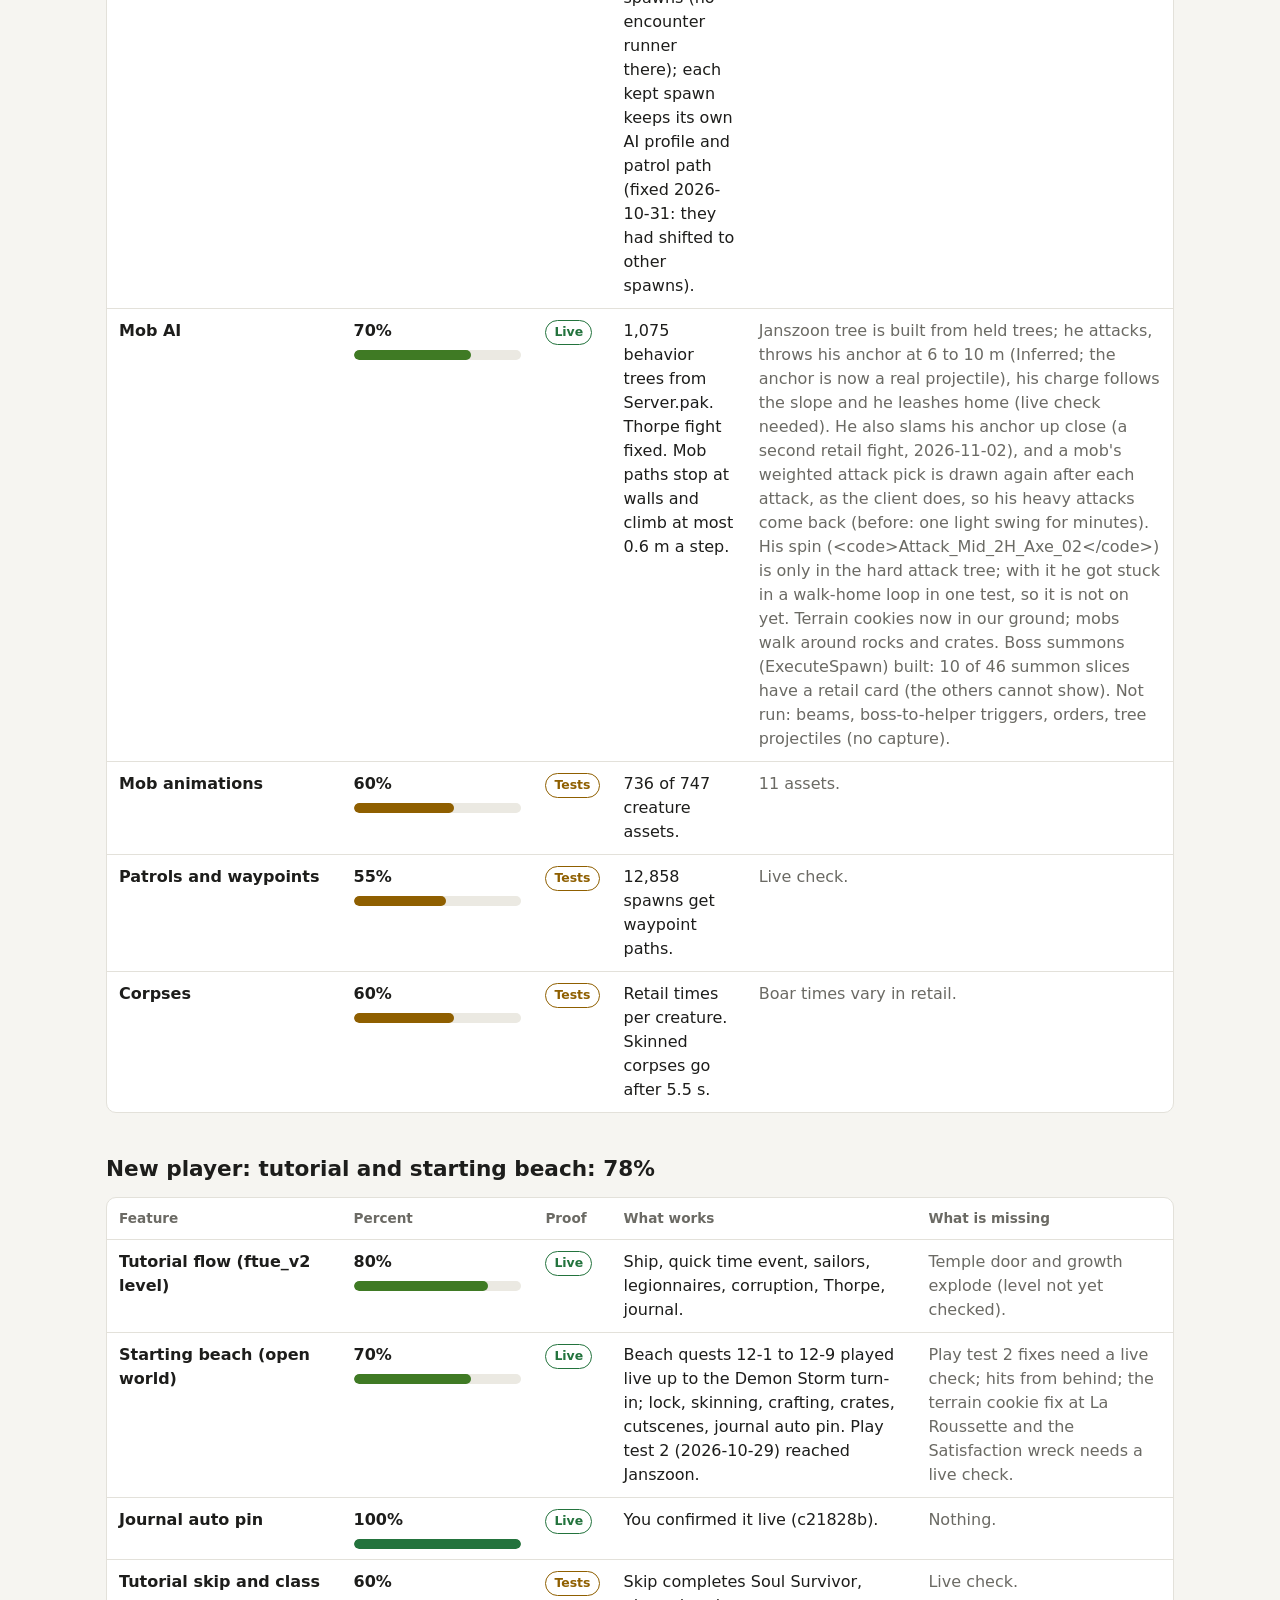
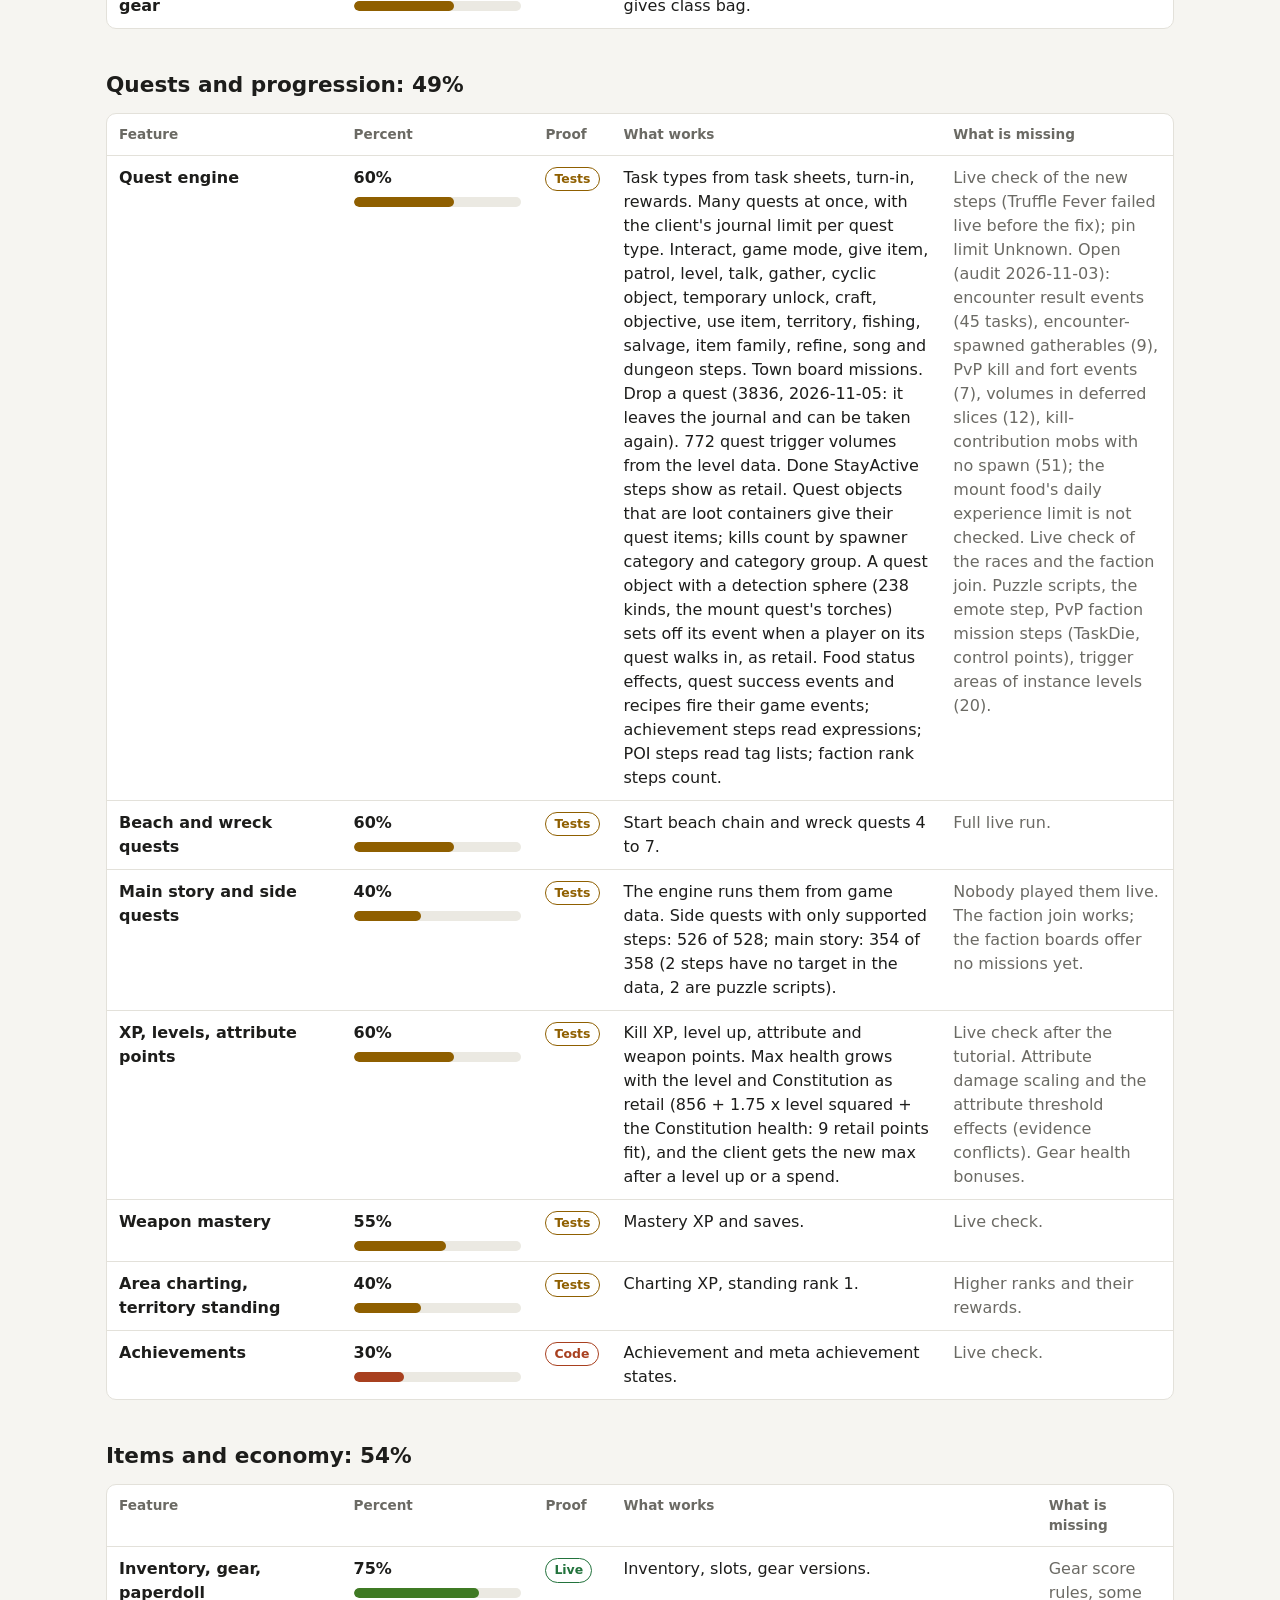
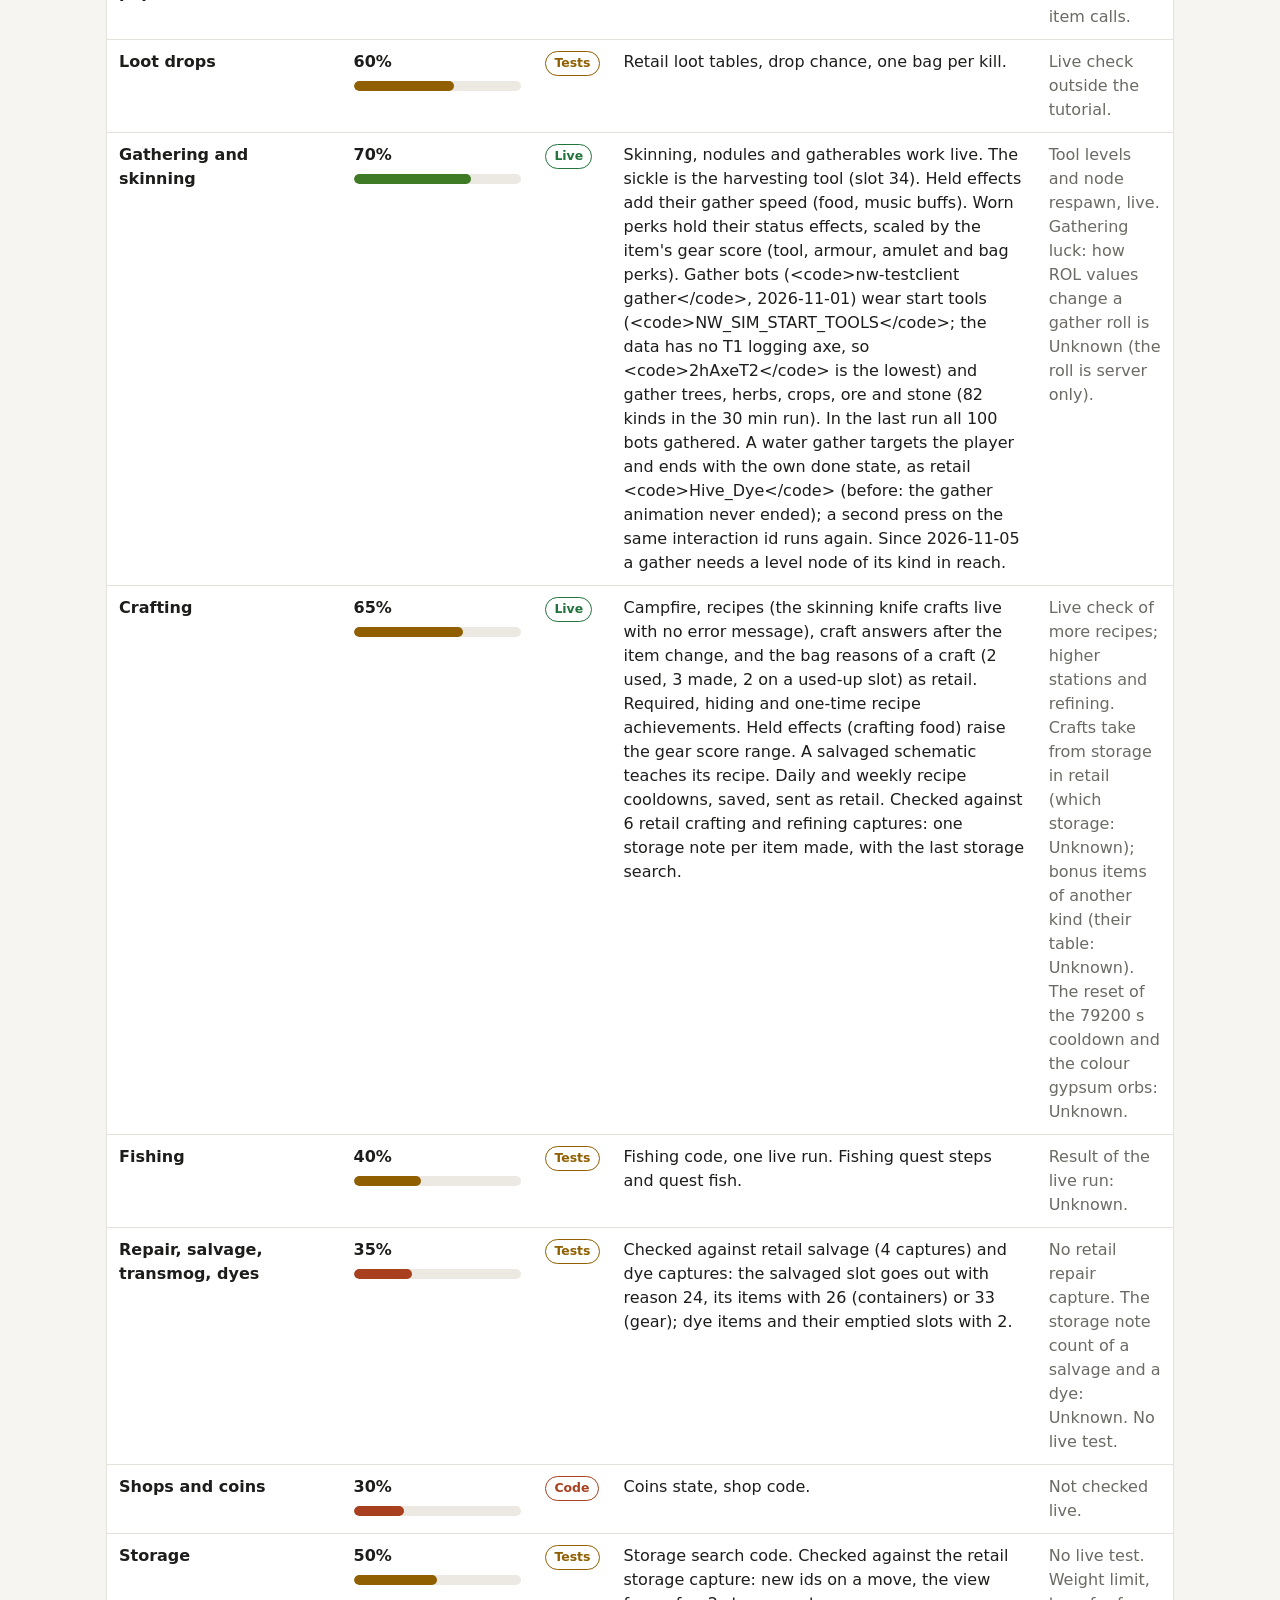
==== commit 7f26ce98: "docs(progress): record the Discord role access The progress page follows each change and live check." ====
--- a/docs/progress.html
+++ b/docs/progress.html
@@ -98,7 +98,7 @@
 <body>
 <main>
   <h1>Blighted New World Emulator: Progress</h1>
-  <p class="sub">Status on 2026-11-08. Client build 25810808. Last commit <code>70aa8f6b</code>.</p>
+  <p class="sub">Status on 2026-11-08. Client build 25810808. Last commit <code>46c6b711</code>.</p>
 
   <div class="cards" id="summary"></div>
 
@@ -179,6 +179,7 @@
 
   <h2>Done list</h2>
   <ul class="done">
+    <li>Discord role access (2026-11-08, tests only). With the allow list on, the holders of a role in <code>[discord] allowed_role_ids</code> (in the <code>guild_id</code> server) may log in too, so a whole group of testers needs no per-person list. The roles come from the member record the login already reads; each Discord login stores them (global migration 0008, <code>discord_login.guild_role_ids</code>), and each Play checks the stored ones, since Discord cannot be asked then. A role given or taken in Discord counts from the player's next login. To check: a role holder logs in and plays on the VM.</li>
     <li>Fast travel kneel (2026-11-08, seen live). Live, inn recall and shrine travel still did not kneel, while unstuck did. The server's own pose log showed our kneel matched retail's usual form byte for byte: the kneel sequence alone (<code>15=05</code>), from standing still, with the channel flag and interaction off before it in the same bundle. Unstuck sends a full state with its sequence, and it plays. Retail also sends the fast travel kneel as a full state (<code>13=1f 15=05</code>) in 21 of 487 starts. Live, the full form did not kneel either (log: <code>13=1f 15=05</code> sent at 20:05:53). The server now sends the unstuck kneel (<code>13=19 15=b247</code>), which plays live, for every fast travel and inn recall too (the user's call: it is the same animation). Live, still no kneel with the same pose. A client trace then showed the game does get the channel flag (its fast travel teleporting flag turned on at the start and off at the cancel), and the unstuck kneel plays from the unstuck accept message (3980) alone. So a fast travel now also sends the unstuck accept at its start (with the channel's wait) and the unstuck done message (2190) at its end or cancel. Seen live (2026-11-08 20:40 UTC): the fast travel kneels. The inn cooldown stays 15 minutes: right after 9 retail recalls, at most 884 s were left, never more than 900 s.</li>
     <li>Inn recall timer and landing (2026-11-08, tests only). Live, after a recall the Game Menu showed a 10,956 day countdown, and the recall put the player behind the innkeeper. The timer: the inn point's cooldown end went out as a Unix time, and the client counts from 2000-01-01 (10,957 days later). It now goes out on the client's clock. Retail's cooldown is 15 minutes (900 s in all 449 retail inn points), not one hour. The landing: the inn's level point is the innkeeper; retail lands 3.00 m in front of the innkeeper, at the same height (9 of 10 innkeepers with retail recalls; one lands 1.00 m in front, why is Unknown). The server now does the same. The server also logs each own pose change at debug level, for the fast travel kneel, which still does not play.</li>
     <li>Inn recall and the Game Menu store box (2026-11-08, tests only). Live, "Recall to Inn" stayed grey and the store box on the Game Menu spun. One cause: the home point state named the bound inn as the point the player had just used. At each such state the client starts that point's 900 s cooldown from its own clock (a client trace: the inn's cooldown end was the login time plus 900 s). The Game Menu then checks the cooldown every second and redraws, and each redraw asks for the store again. Retail names a used point in 16 of 1,573 login states and never an inn (0 of 4,347 states). The server now names no point. To check: log in bound to an inn, open the Game Menu.</li>
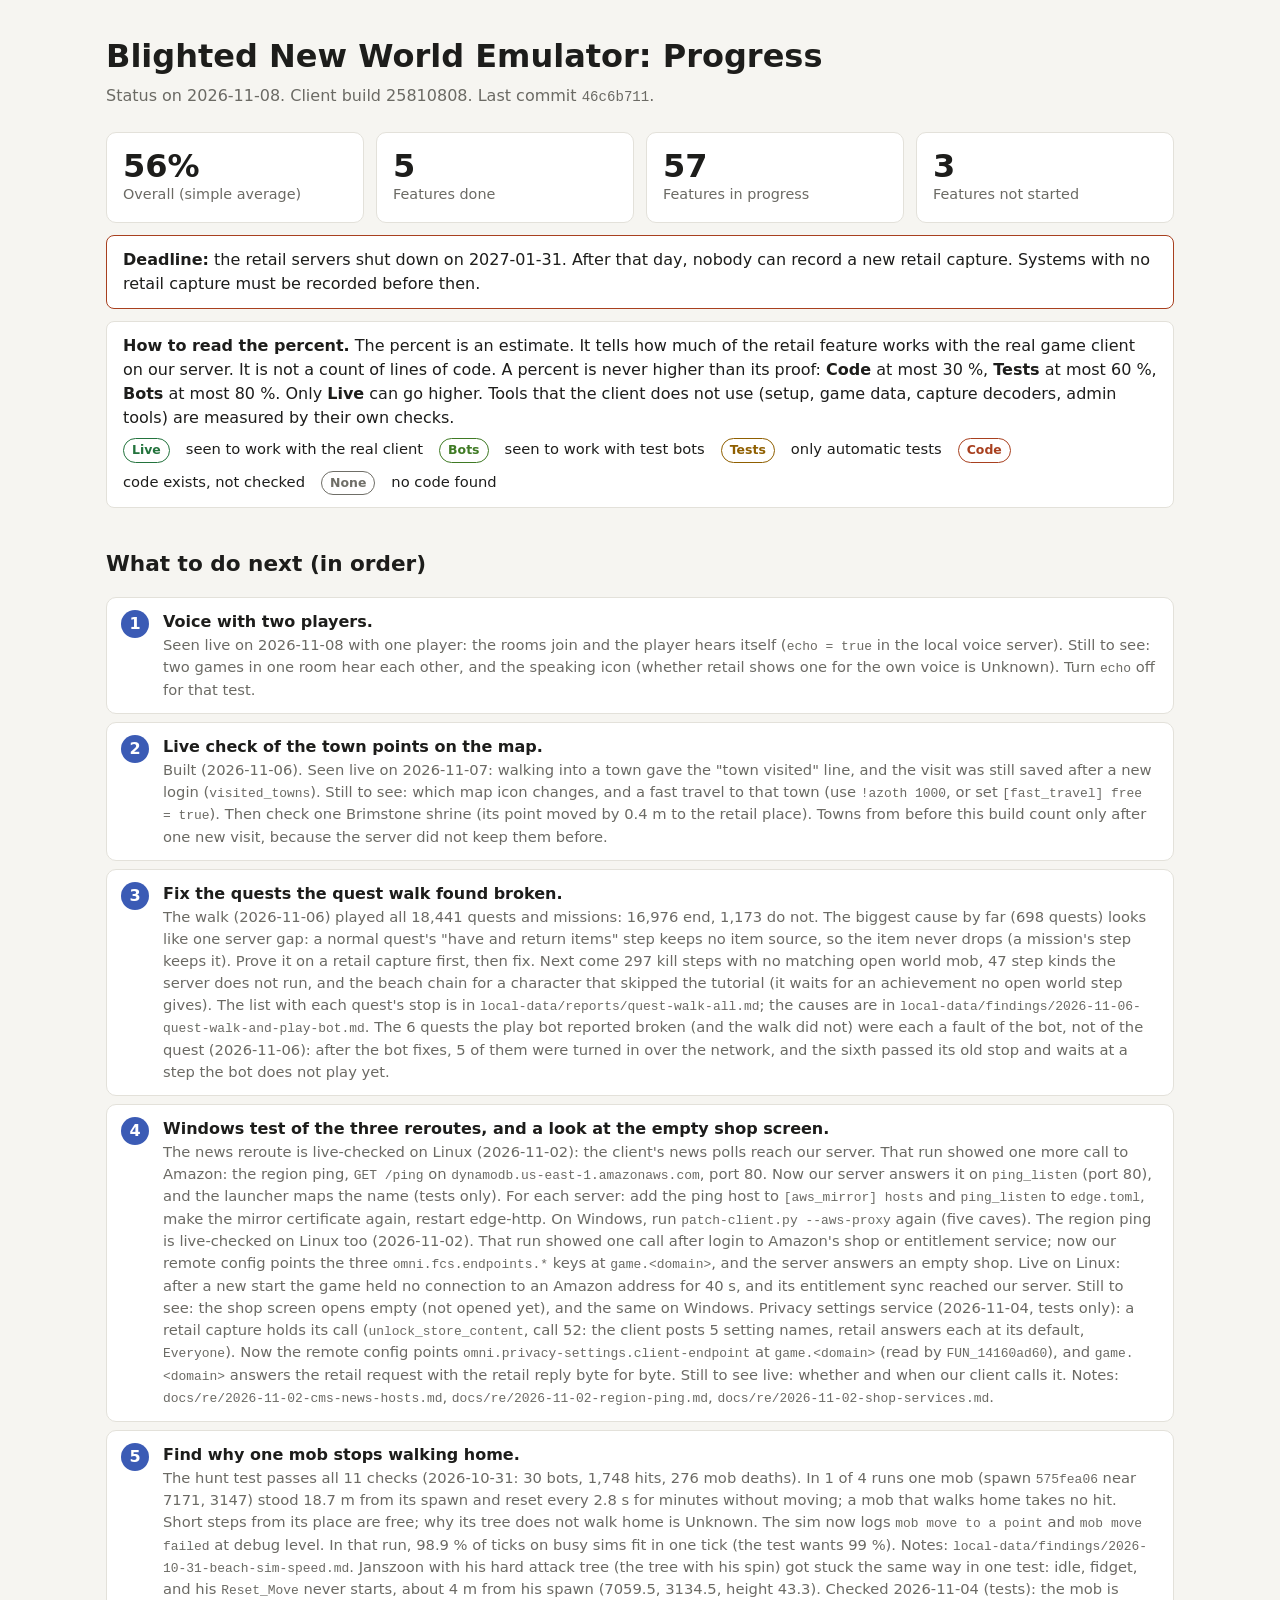
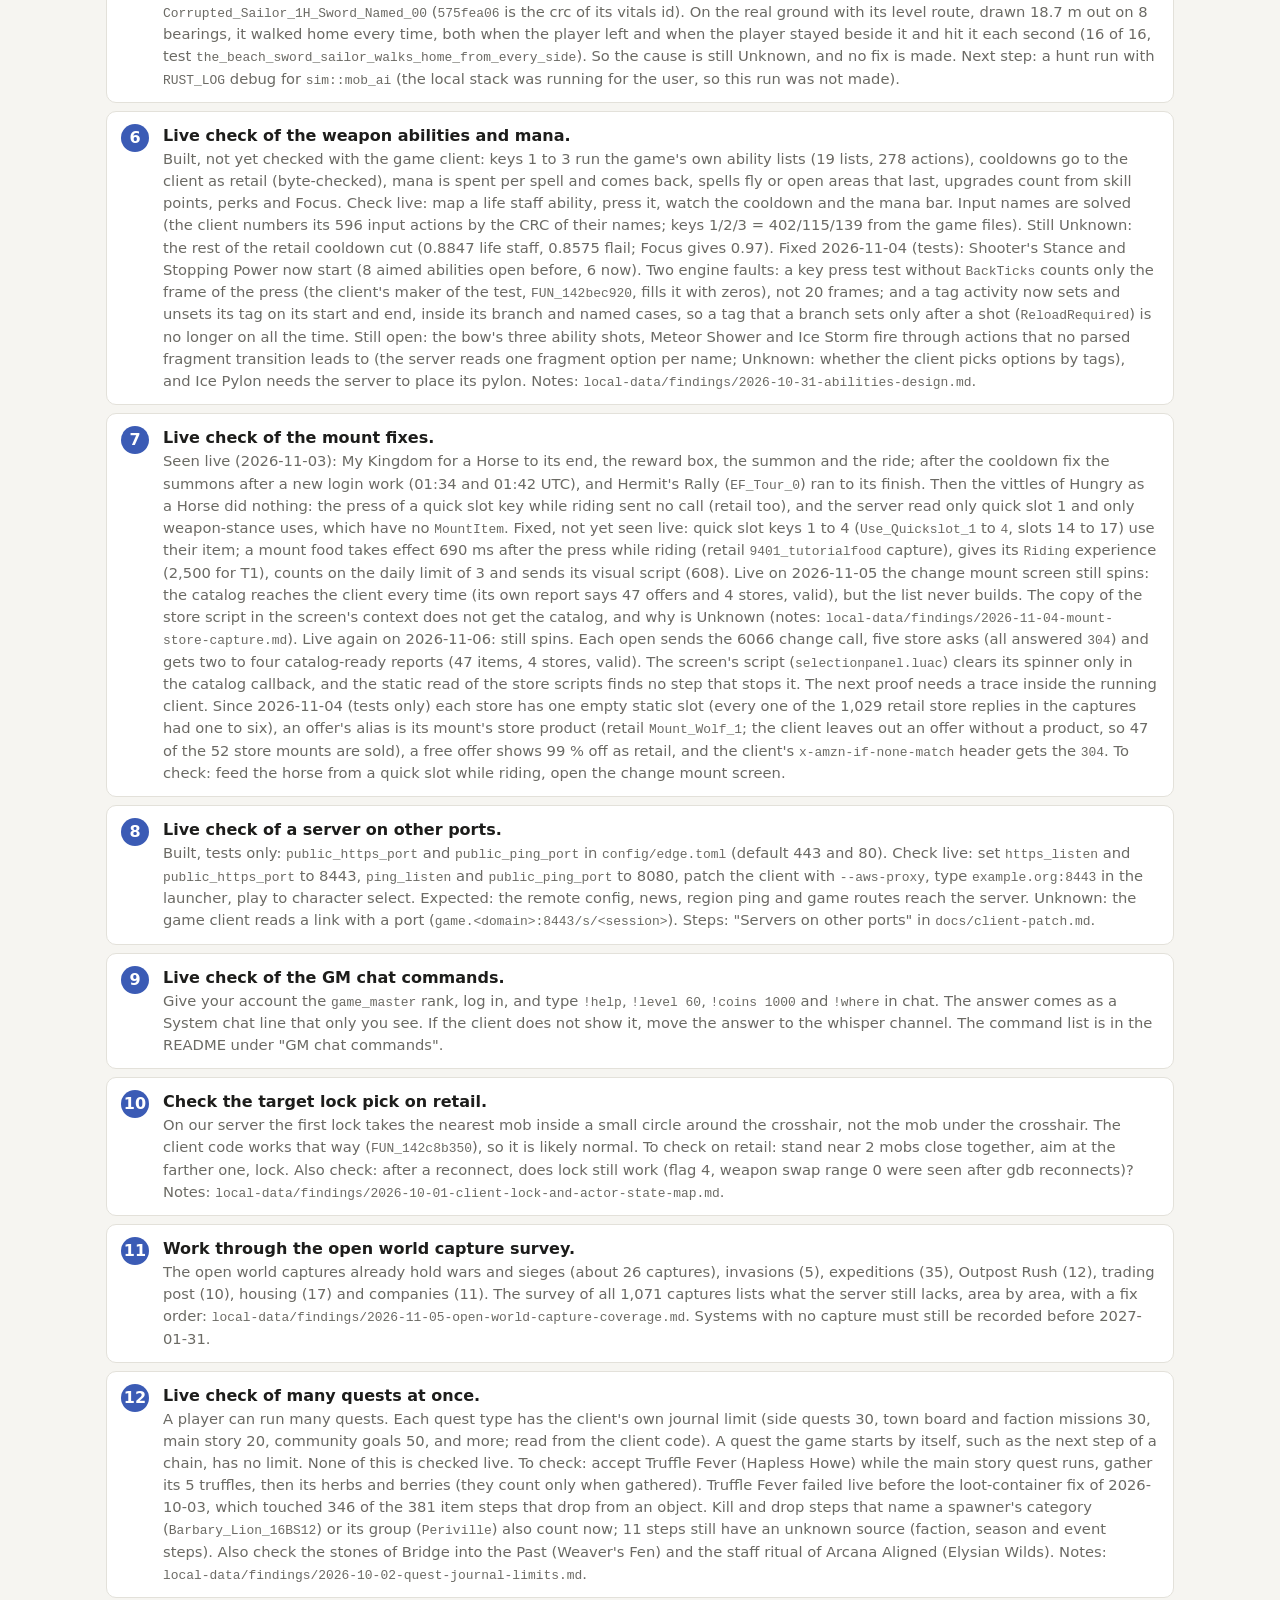
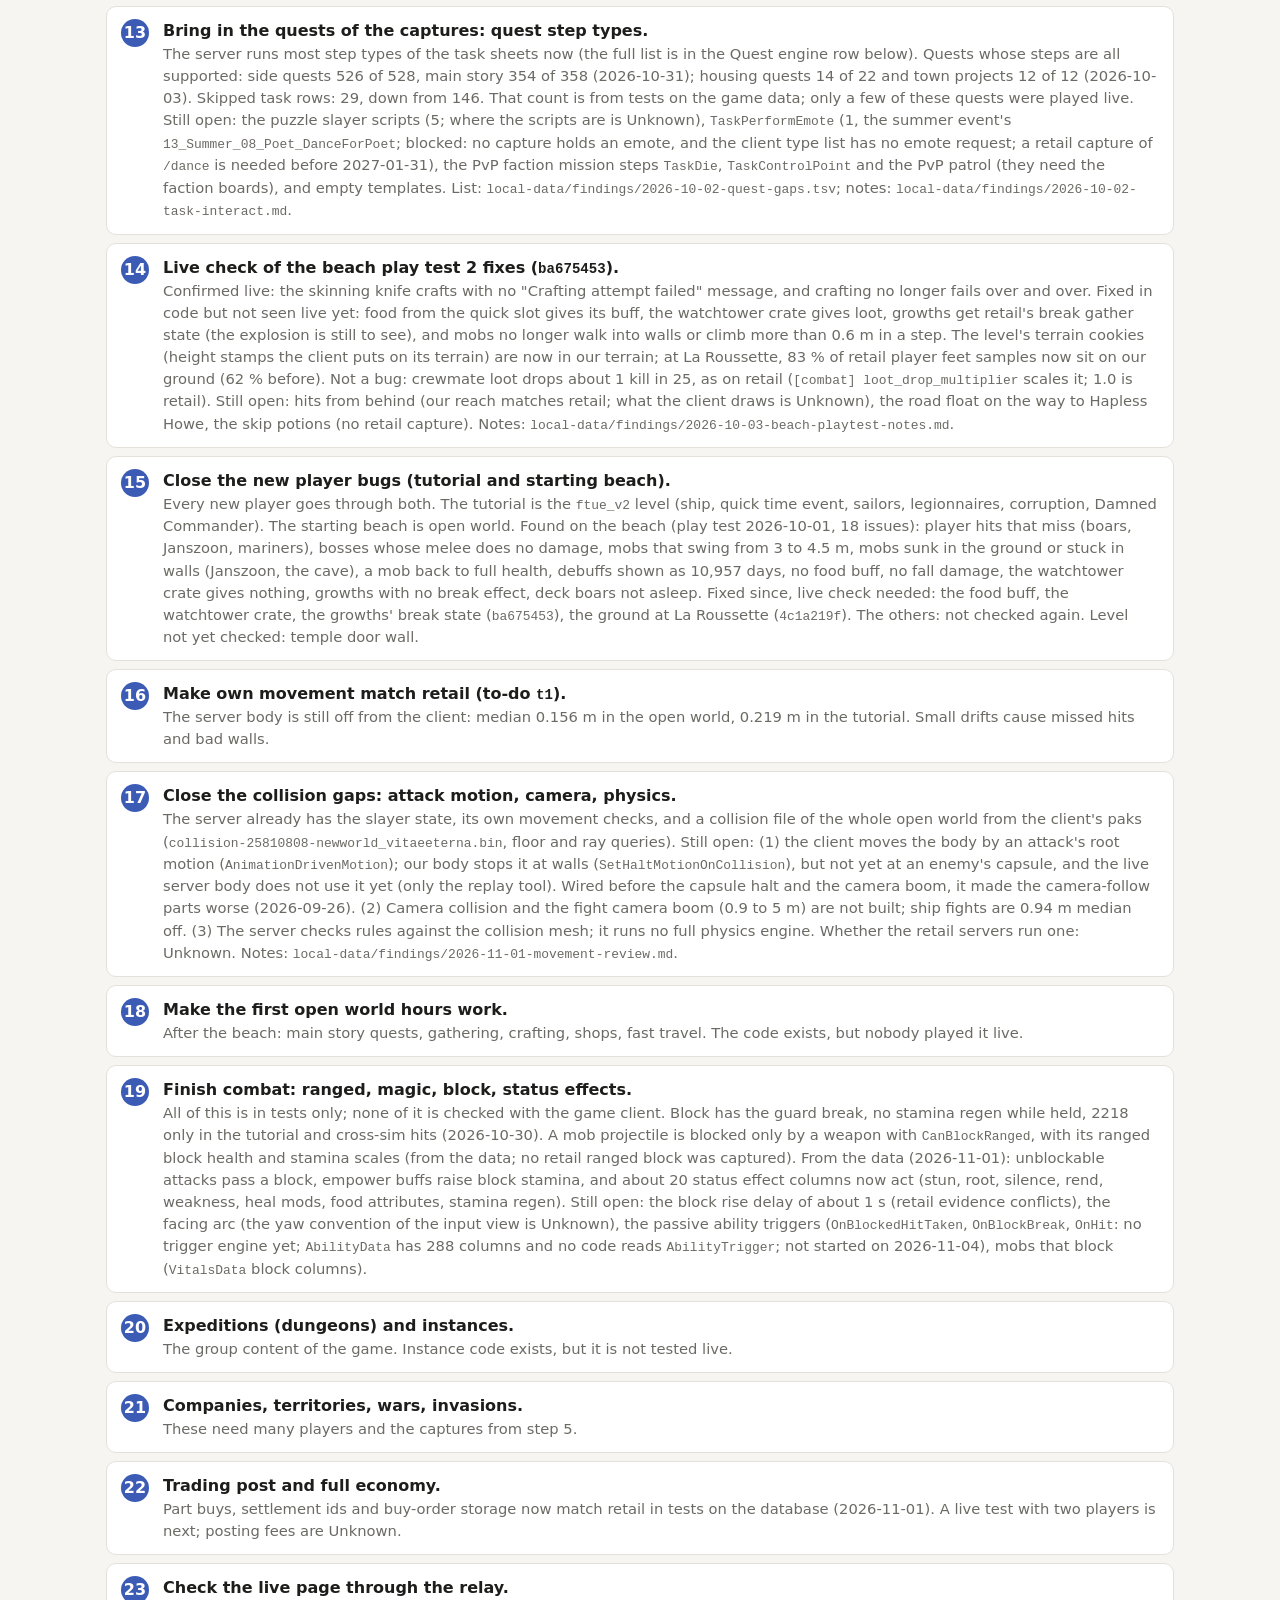
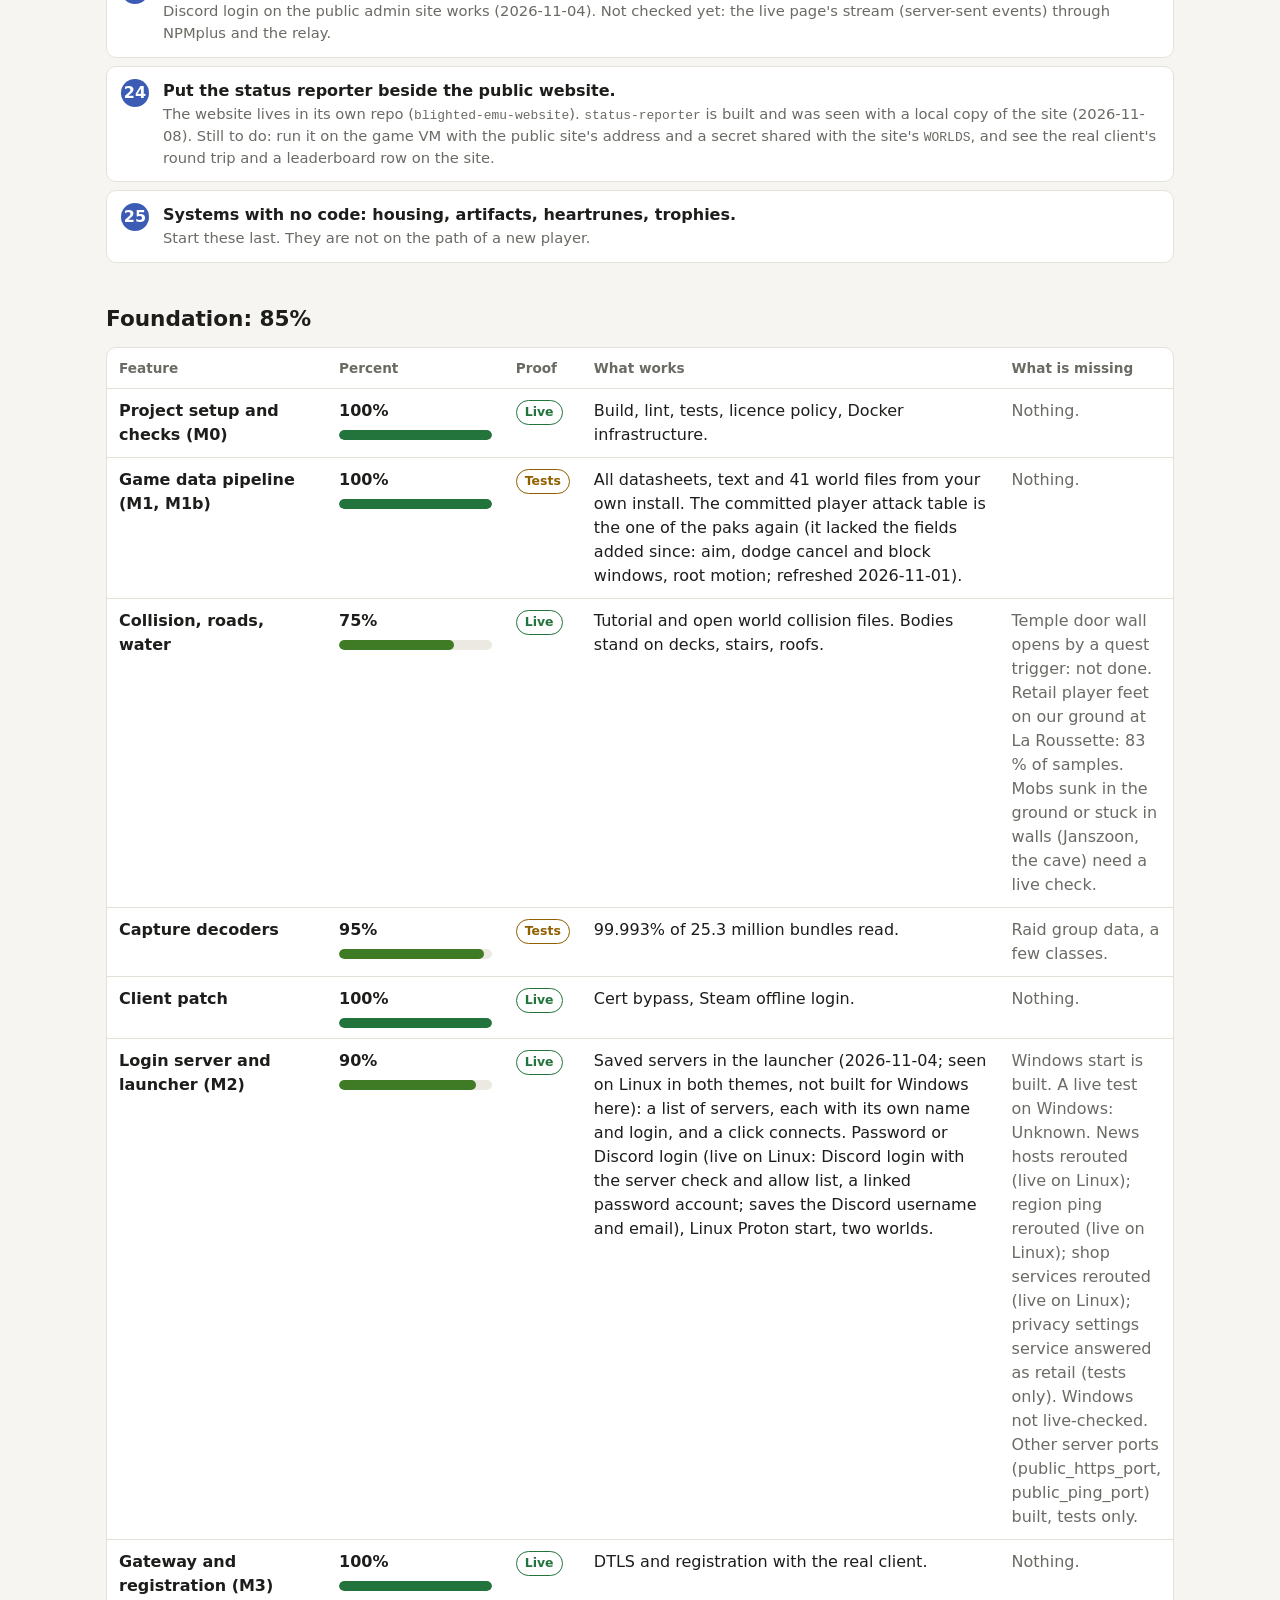
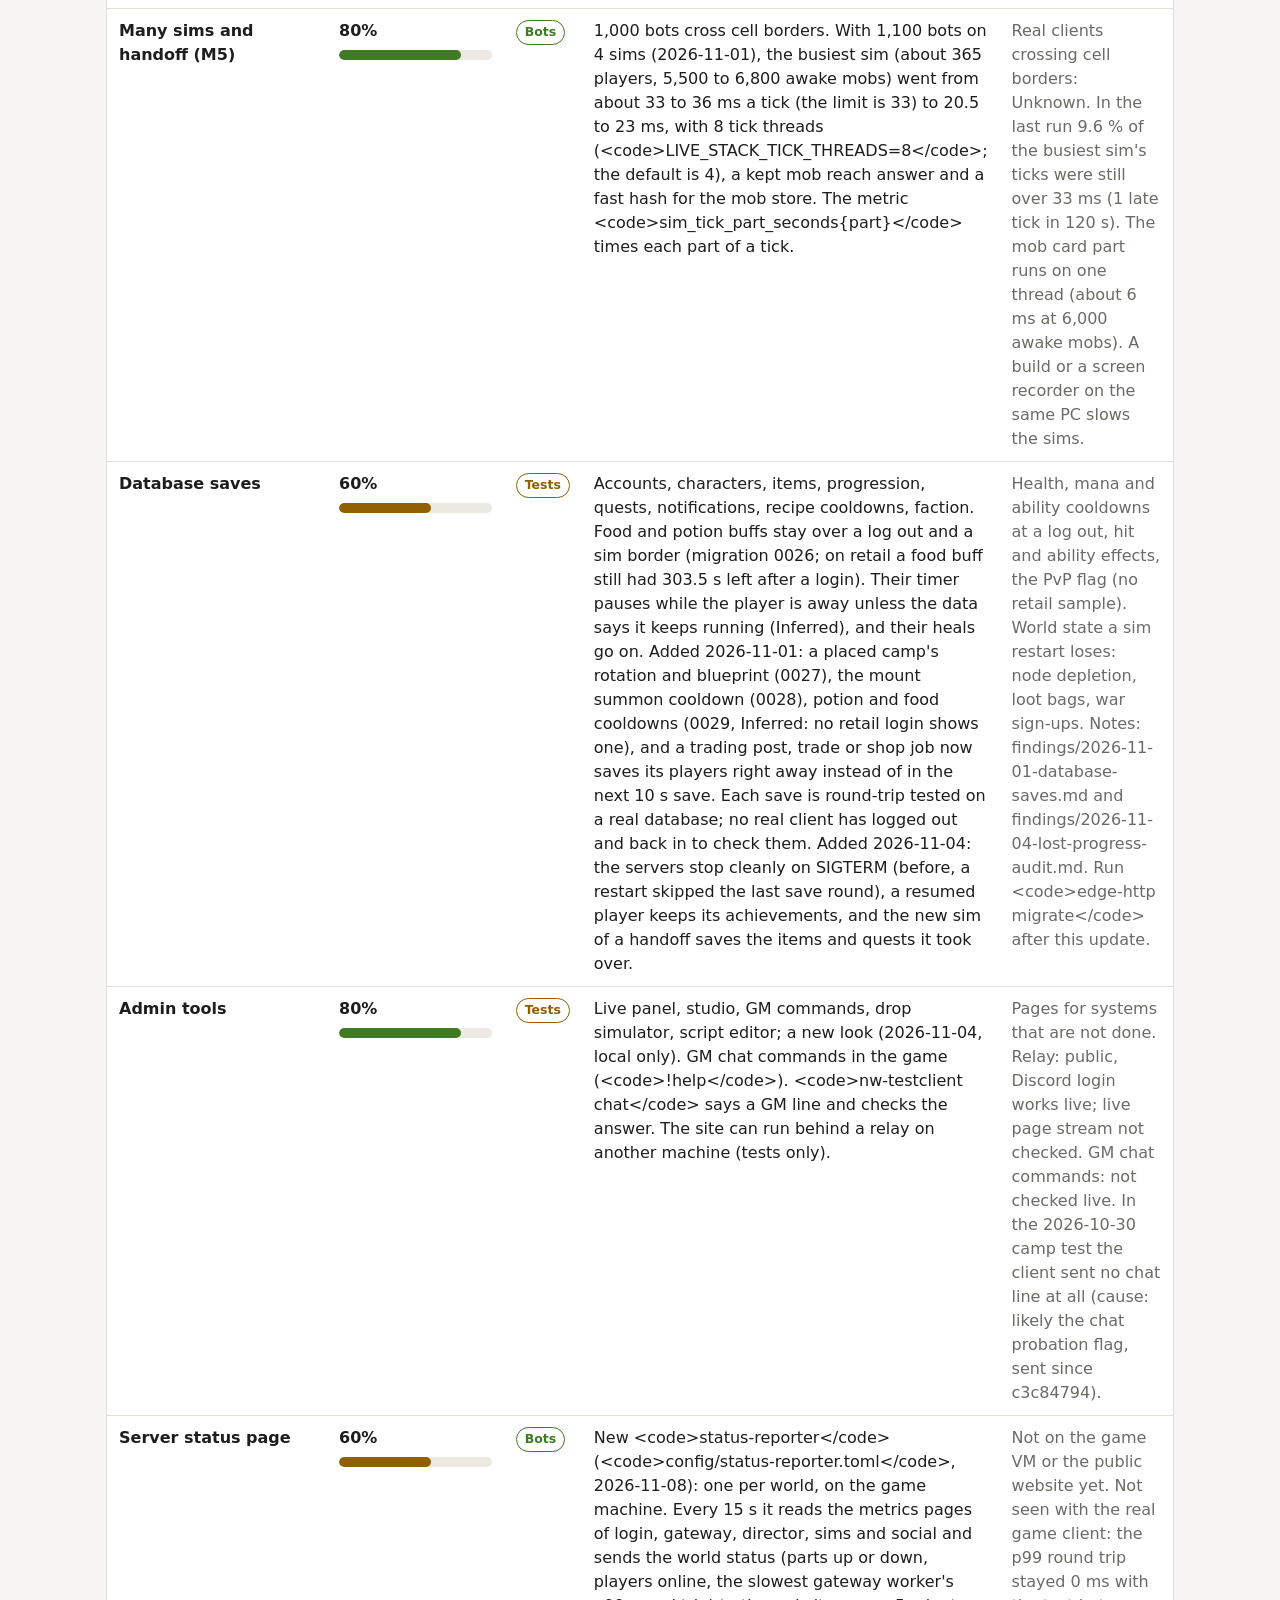
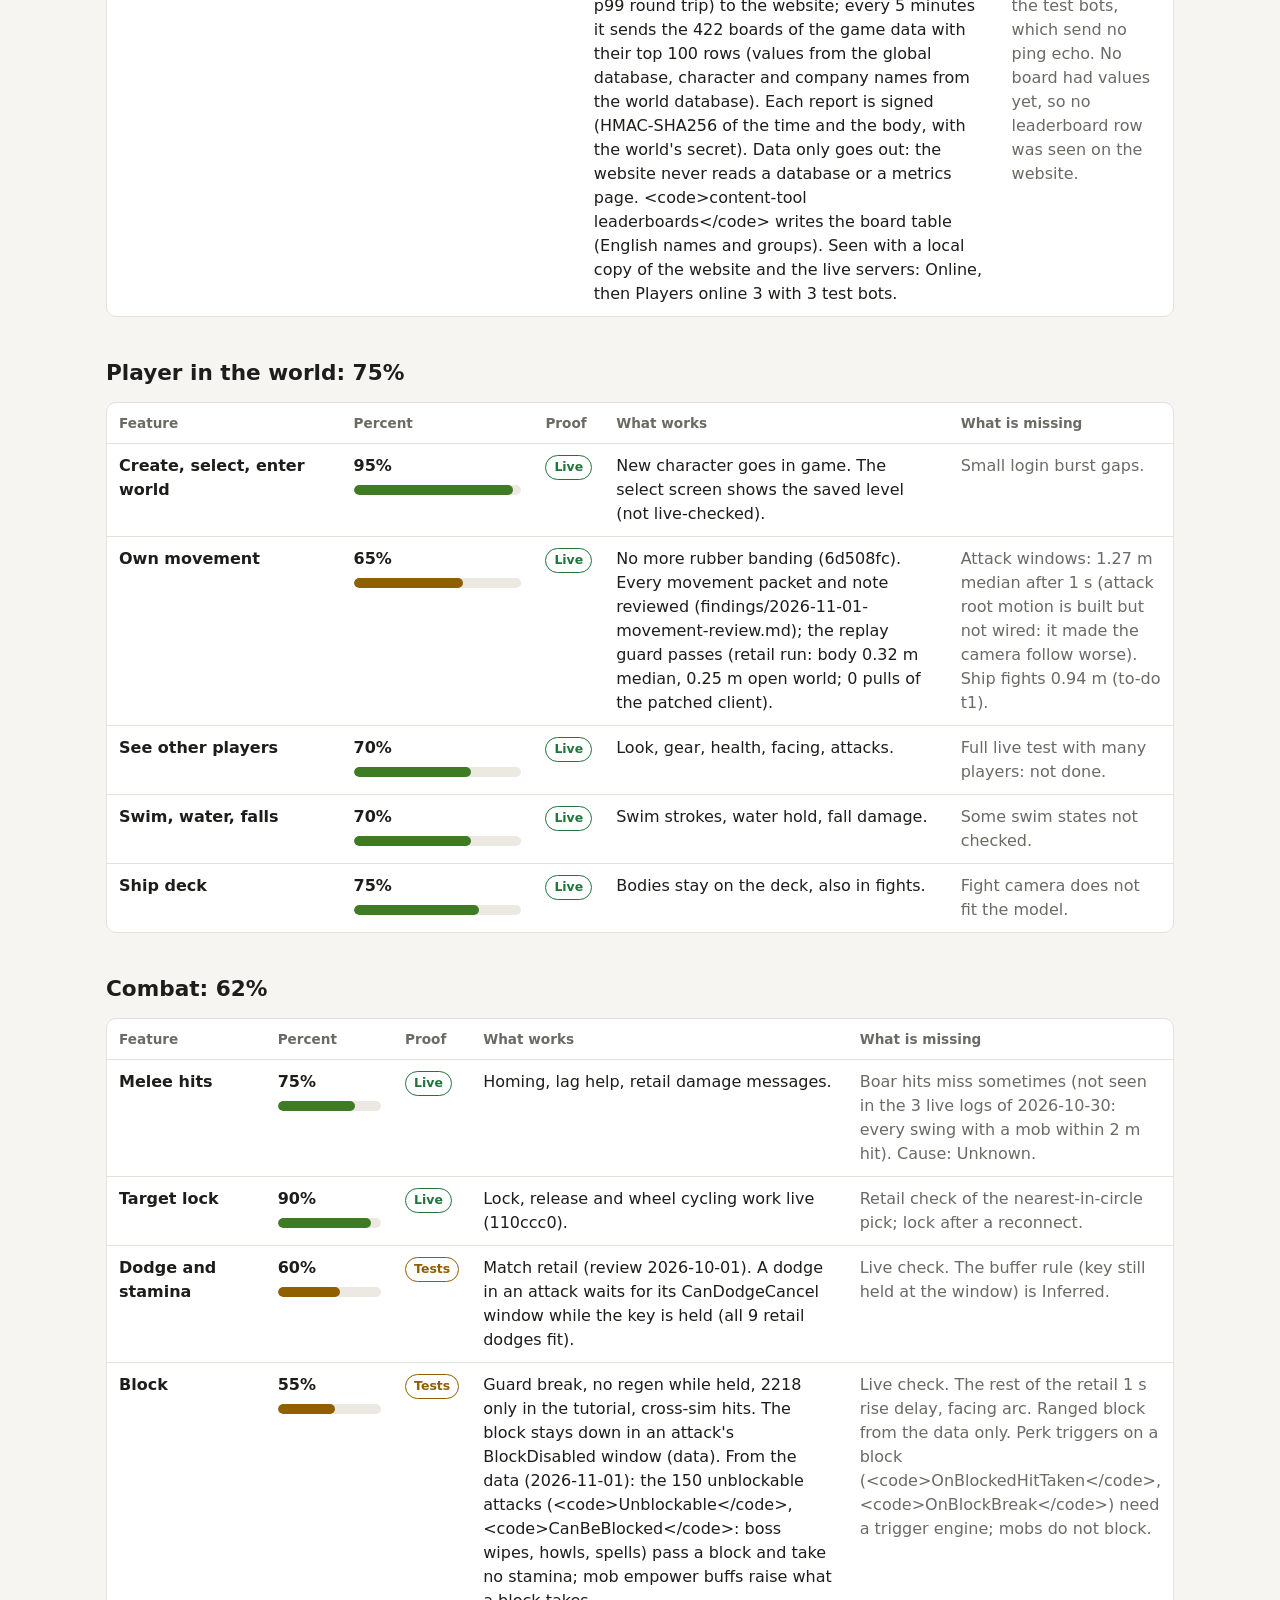
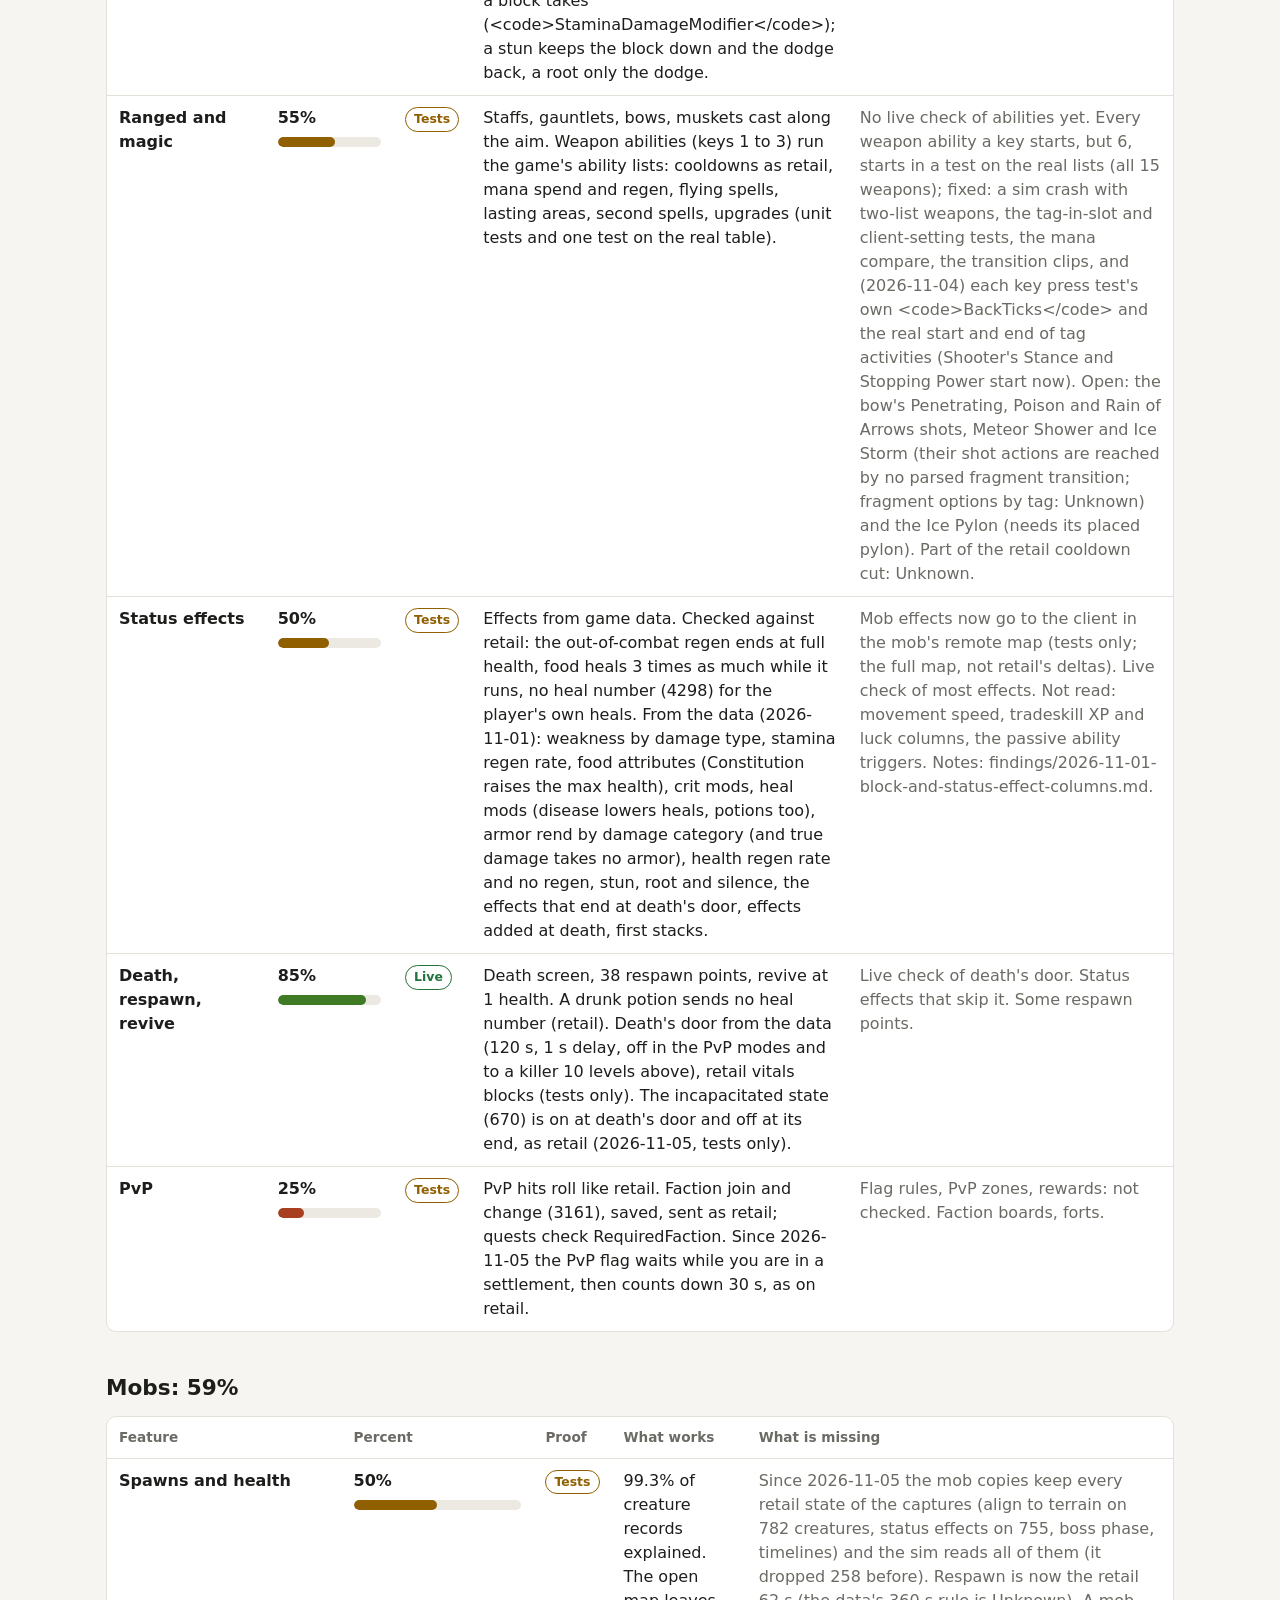
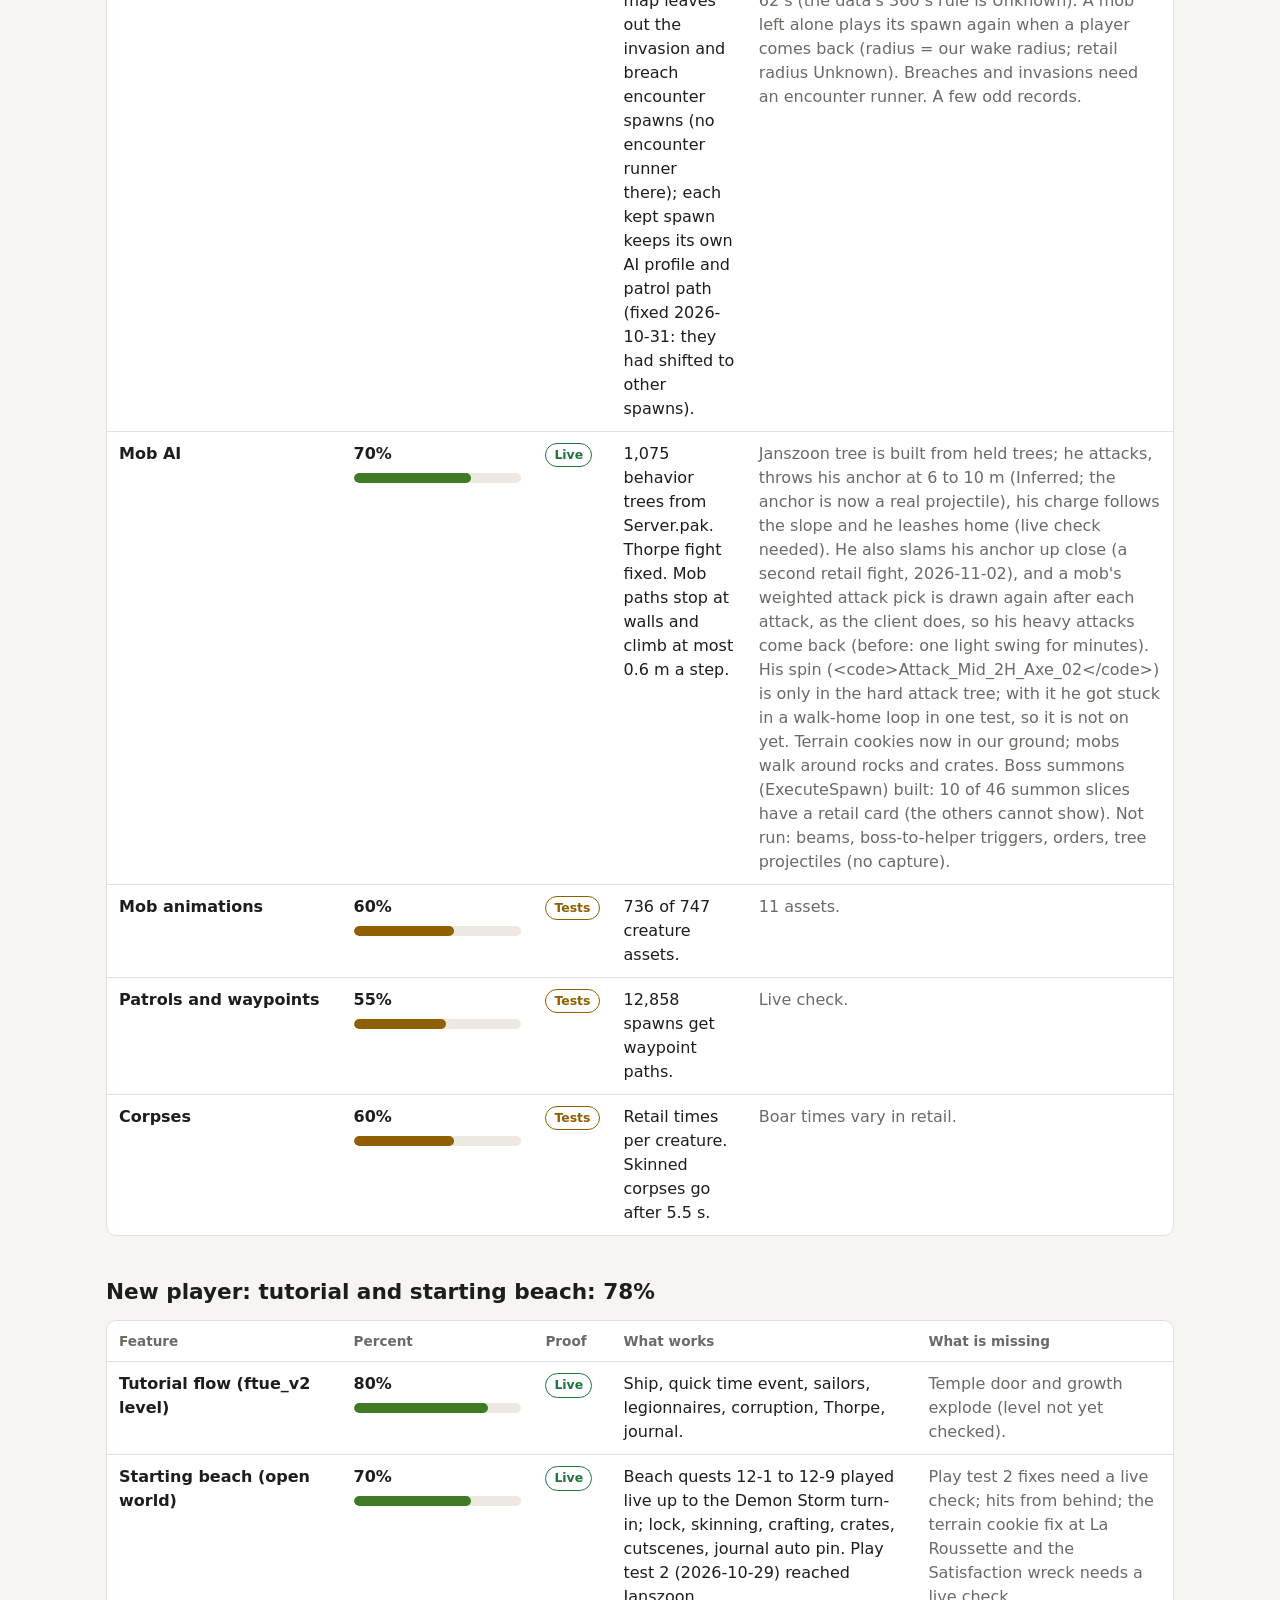
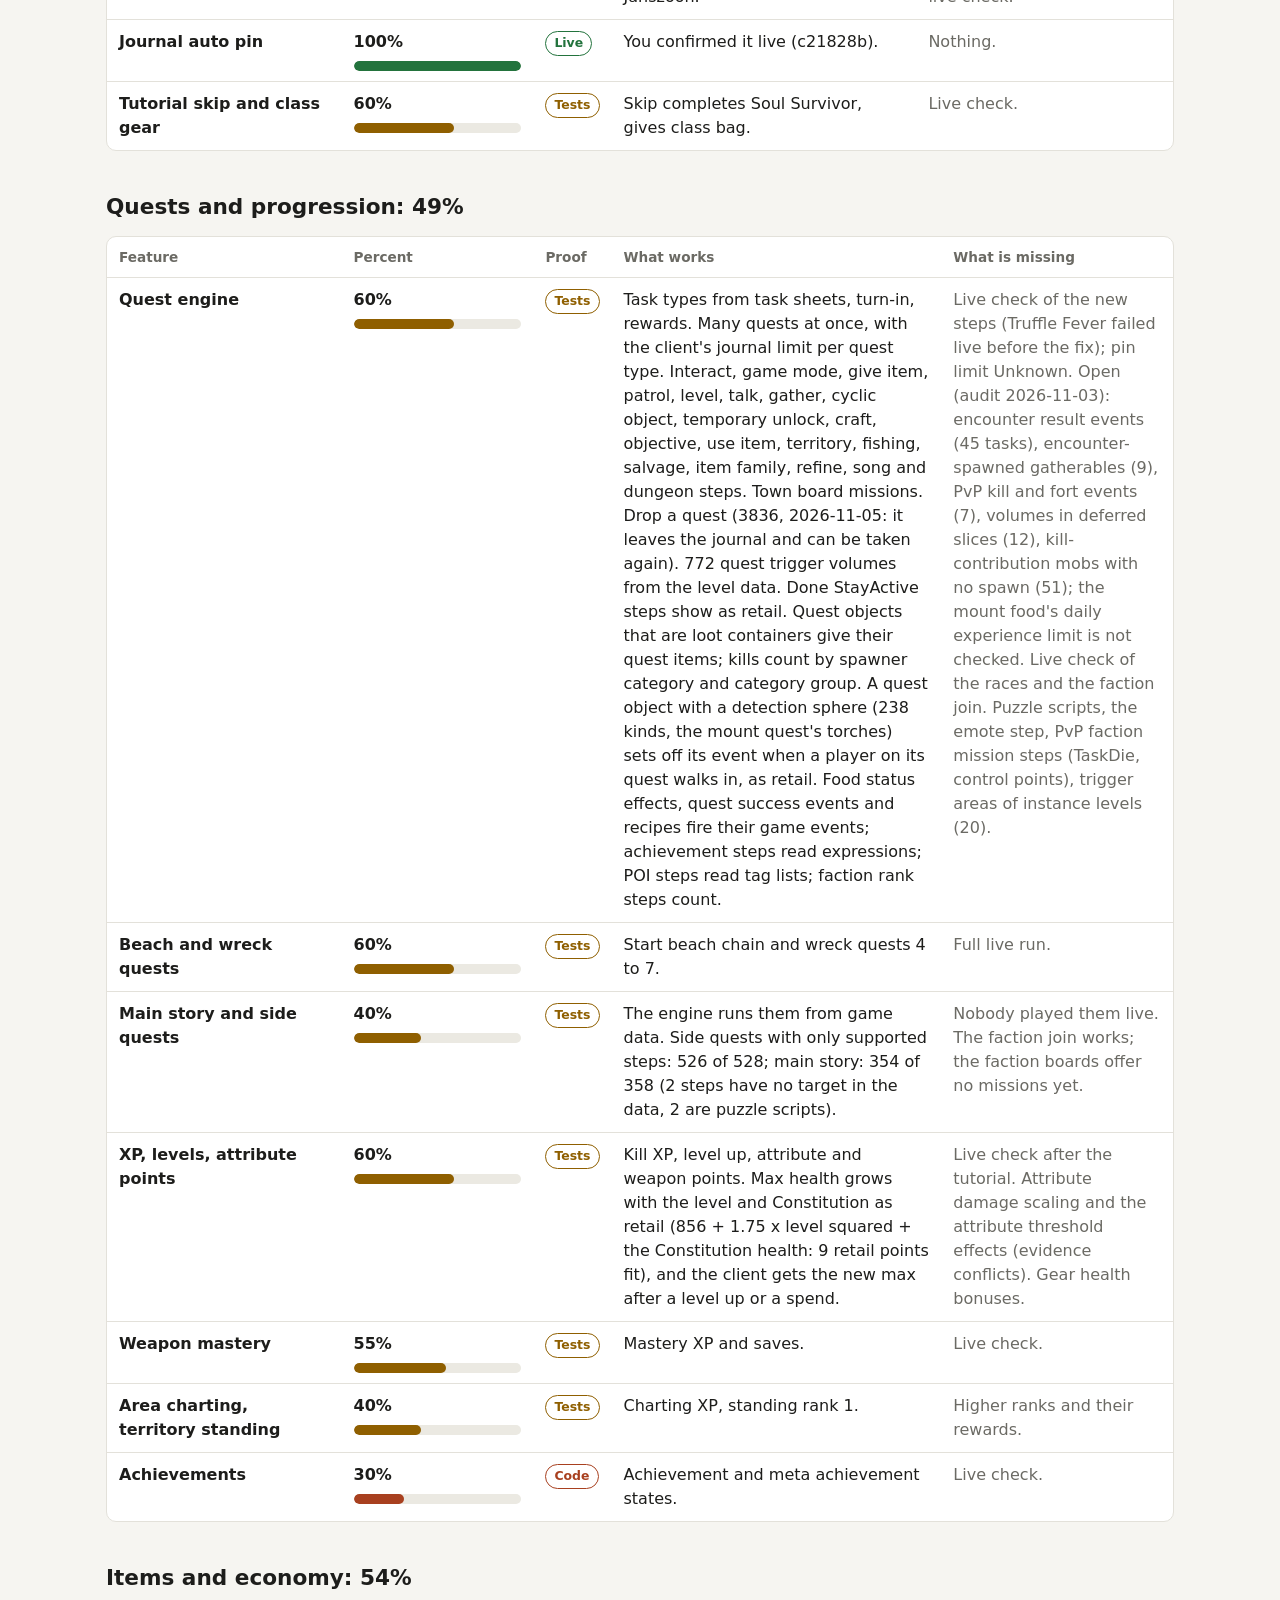
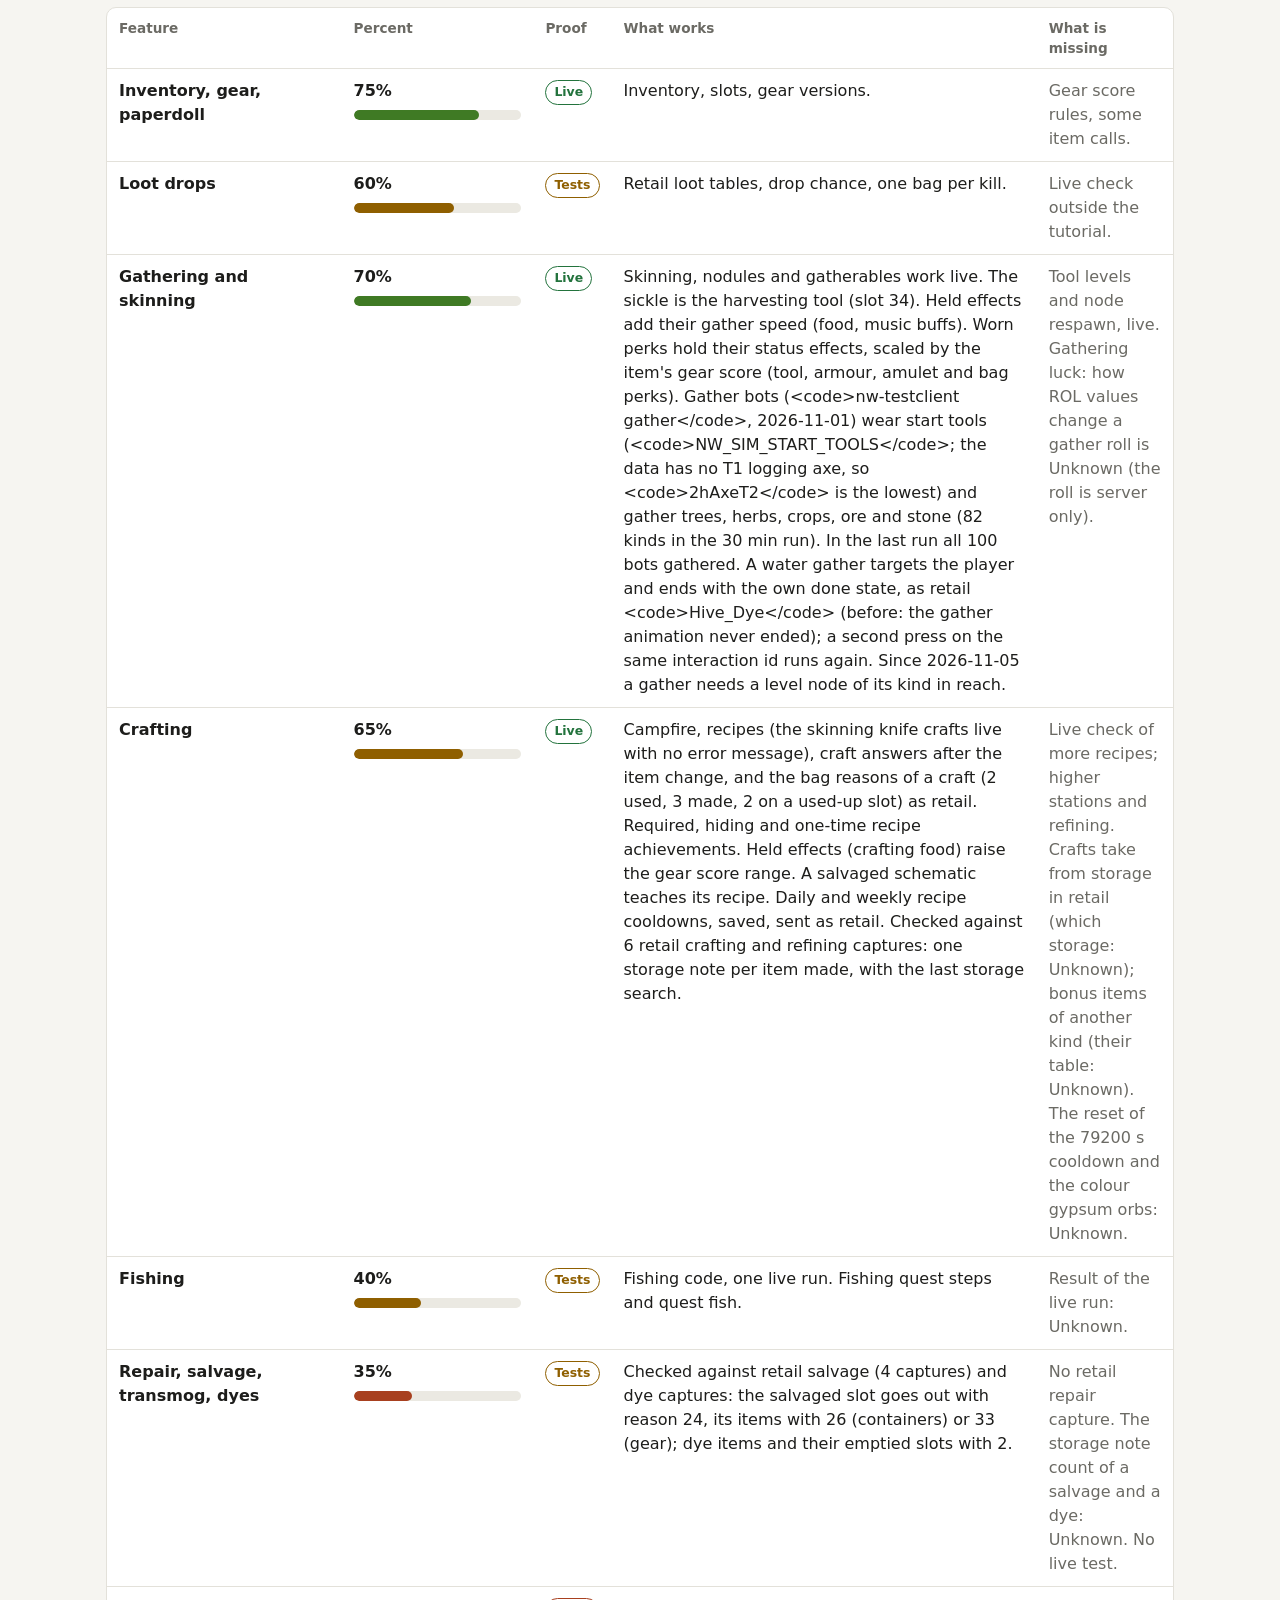
==== commit d8e79a6b: "docs(progress): record the status reporter" ====
--- a/docs/progress.html
+++ b/docs/progress.html
@@ -169,8 +169,8 @@
       <div class="why">Part buys, settlement ids and buy-order storage now match retail in tests on the database (2026-11-01). A live test with two players is next; posting fees are Unknown.</div></li>
     <li><strong>Check the live page through the relay.</strong>
       <div class="why">Discord login on the public admin site works (2026-11-04). Not checked yet: the live page's stream (server-sent events) through NPMplus and the relay.</div></li>
-    <li><strong>Redo the public sites.</strong>
-      <div class="why">The first try read the game databases and the servers' metrics pages directly, so it only ran on the emulator's machine. It was deleted (2026-11-02), and the emulator code made only for it is removed. New shape: the game servers send a small read-only summary (status, leaderboards) out to the website, and the website never touches a database. Then put it on Coolify (the domain and Coolify are ready).</div></li>
+    <li><strong>Put the status reporter beside the public website.</strong>
+      <div class="why">The website lives in its own repo (<code>blighted-emu-website</code>). <code>status-reporter</code> is built and was seen with a local copy of the site (2026-11-08). Still to do: run it on the game VM with the public site's address and a secret shared with the site's <code>WORLDS</code>, and see the real client's round trip and a leaderboard row on the site.</div></li>
     <li><strong>Systems with no code: housing, artifacts, heartrunes, trophies.</strong>
       <div class="why">Start these last. They are not on the path of a new player.</div></li>
   </ol>
@@ -179,6 +179,7 @@
 
   <h2>Done list</h2>
   <ul class="done">
+    <li>Status reporter for the website (2026-11-08, seen with test bots and a local copy of the website). New <code>status-reporter</code> (<code>config/status-reporter.toml</code>): one per world, on the game machine, sending out only. Every 15 s it reads the metrics pages of each part (login, gateway, director, sims, social; a part is up when each of its pages answers with Prometheus samples) and posts the status to <code>/api/ingest/status</code>: the part states, the players of the sims (<code>sim_players</code>) and the largest gateway worker p99 round trip. Every 5 minutes it posts all 422 boards of the game data to <code>/api/ingest/leaderboards</code>, with the top 100 named rows of each board's current rotation; a row whose entity is no character or company of the world is left out. Each report carries the world id, the time and a lowercase hex HMAC-SHA256 of <code>time.body</code> with the world's secret (the website's test vector passes). <code>content-tool leaderboards</code> writes the board table <code>leaderboards-&lt;build&gt;.json</code> with the English names and groups. The rotation keys of <code>[leaderboards]</code> are now one shared type for the sim and the reporter. Live check: the local site went from "No signal" to Online, and showed Players online 3 while 3 test bots were in the world.</li>
     <li>Discord role access (2026-11-08, tests only). With the allow list on, the holders of a role in <code>[discord] allowed_role_ids</code> (in the <code>guild_id</code> server) may log in too, so a whole group of testers needs no per-person list. The roles come from the member record the login already reads; each Discord login stores them (global migration 0008, <code>discord_login.guild_role_ids</code>), and each Play checks the stored ones, since Discord cannot be asked then. A role given or taken in Discord counts from the player's next login. To check: a role holder logs in and plays on the VM.</li>
     <li>Fast travel kneel (2026-11-08, seen live). Live, inn recall and shrine travel still did not kneel, while unstuck did. The server's own pose log showed our kneel matched retail's usual form byte for byte: the kneel sequence alone (<code>15=05</code>), from standing still, with the channel flag and interaction off before it in the same bundle. Unstuck sends a full state with its sequence, and it plays. Retail also sends the fast travel kneel as a full state (<code>13=1f 15=05</code>) in 21 of 487 starts. Live, the full form did not kneel either (log: <code>13=1f 15=05</code> sent at 20:05:53). The server now sends the unstuck kneel (<code>13=19 15=b247</code>), which plays live, for every fast travel and inn recall too (the user's call: it is the same animation). Live, still no kneel with the same pose. A client trace then showed the game does get the channel flag (its fast travel teleporting flag turned on at the start and off at the cancel), and the unstuck kneel plays from the unstuck accept message (3980) alone. So a fast travel now also sends the unstuck accept at its start (with the channel's wait) and the unstuck done message (2190) at its end or cancel. Seen live (2026-11-08 20:40 UTC): the fast travel kneels. The inn cooldown stays 15 minutes: right after 9 retail recalls, at most 884 s were left, never more than 900 s.</li>
     <li>Inn recall timer and landing (2026-11-08, tests only). Live, after a recall the Game Menu showed a 10,956 day countdown, and the recall put the player behind the innkeeper. The timer: the inn point's cooldown end went out as a Unix time, and the client counts from 2000-01-01 (10,957 days later). It now goes out on the client's clock. Retail's cooldown is 15 minutes (900 s in all 449 retail inn points), not one hour. The landing: the inn's level point is the innkeeper; retail lands 3.00 m in front of the innkeeper, at the same height (9 of 10 innkeepers with retail recalls; one lands 1.00 m in front, why is Unknown). The server now does the same. The server also logs each own pose change at debug level, for the fast travel kneel, which still does not play.</li>
@@ -336,7 +337,7 @@
       ["Many sims and handoff (M5)", 80, "bots", "1,000 bots cross cell borders. With 1,100 bots on 4 sims (2026-11-01), the busiest sim (about 365 players, 5,500 to 6,800 awake mobs) went from about 33 to 36 ms a tick (the limit is 33) to 20.5 to 23 ms, with 8 tick threads (<code>LIVE_STACK_TICK_THREADS=8</code>; the default is 4), a kept mob reach answer and a fast hash for the mob store. The metric <code>sim_tick_part_seconds{part}</code> times each part of a tick.", "Real clients crossing cell borders: Unknown. In the last run 9.6 % of the busiest sim's ticks were still over 33 ms (1 late tick in 120 s). The mob card part runs on one thread (about 6 ms at 6,000 awake mobs). A build or a screen recorder on the same PC slows the sims."],
       ["Database saves", 60, "tests", "Accounts, characters, items, progression, quests, notifications, recipe cooldowns, faction. Food and potion buffs stay over a log out and a sim border (migration 0026; on retail a food buff still had 303.5 s left after a login). Their timer pauses while the player is away unless the data says it keeps running (Inferred), and their heals go on. Added 2026-11-01: a placed camp's rotation and blueprint (0027), the mount summon cooldown (0028), potion and food cooldowns (0029, Inferred: no retail login shows one), and a trading post, trade or shop job now saves its players right away instead of in the next 10 s save. Each save is round-trip tested on a real database; no real client has logged out and back in to check them. Added 2026-11-04: the servers stop cleanly on SIGTERM (before, a restart skipped the last save round), a resumed player keeps its achievements, and the new sim of a handoff saves the items and quests it took over.", "Health, mana and ability cooldowns at a log out, hit and ability effects, the PvP flag (no retail sample). World state a sim restart loses: node depletion, loot bags, war sign-ups. Notes: findings/2026-11-01-database-saves.md and findings/2026-11-04-lost-progress-audit.md. Run <code>edge-http migrate</code> after this update."],
       ["Admin tools", 80, "tests", "Live panel, studio, GM commands, drop simulator, script editor; a new look (2026-11-04, local only). GM chat commands in the game (<code>!help</code>). <code>nw-testclient chat</code> says a GM line and checks the answer. The site can run behind a relay on another machine (tests only).", "Pages for systems that are not done. Relay: public, Discord login works live; live page stream not checked. GM chat commands: not checked live. In the 2026-10-30 camp test the client sent no chat line at all (cause: likely the chat probation flag, sent since c3c84794)."],
-      ["Server status page", 15, "code", "The gateway times each ping to the client's echo on its own clock and exports the round trip per worker (the client's canary limit is 2000 ms, docs/re/2026-10-02-client-metrics-and-canary.md). Nothing reads it yet. A first try at the game and dev sites read the game databases and the servers' metrics pages directly, so it had to run on the same machine as the emulator. That design was wrong; it was deleted (2026-11-02).", "New design: the game servers send a small read-only summary (status, leaderboards) out to the website, and the website never touches a database, so it can run on another machine. No website code exists. Not public."],
+      ["Server status page", 60, "bots", "New <code>status-reporter</code> (<code>config/status-reporter.toml</code>, 2026-11-08): one per world, on the game machine. Every 15 s it reads the metrics pages of login, gateway, director, sims and social and sends the world status (parts up or down, players online, the slowest gateway worker's p99 round trip) to the website; every 5 minutes it sends the 422 boards of the game data with their top 100 rows (values from the global database, character and company names from the world database). Each report is signed (HMAC-SHA256 of the time and the body, with the world's secret). Data only goes out: the website never reads a database or a metrics page. <code>content-tool leaderboards</code> writes the board table (English names and groups). Seen with a local copy of the website and the live servers: Online, then Players online 3 with 3 test bots.", "Not on the game VM or the public website yet. Not seen with the real game client: the p99 round trip stayed 0 ms with the test bots, which send no ping echo. No board had values yet, so no leaderboard row was seen on the website."],
     ],
   },
   {
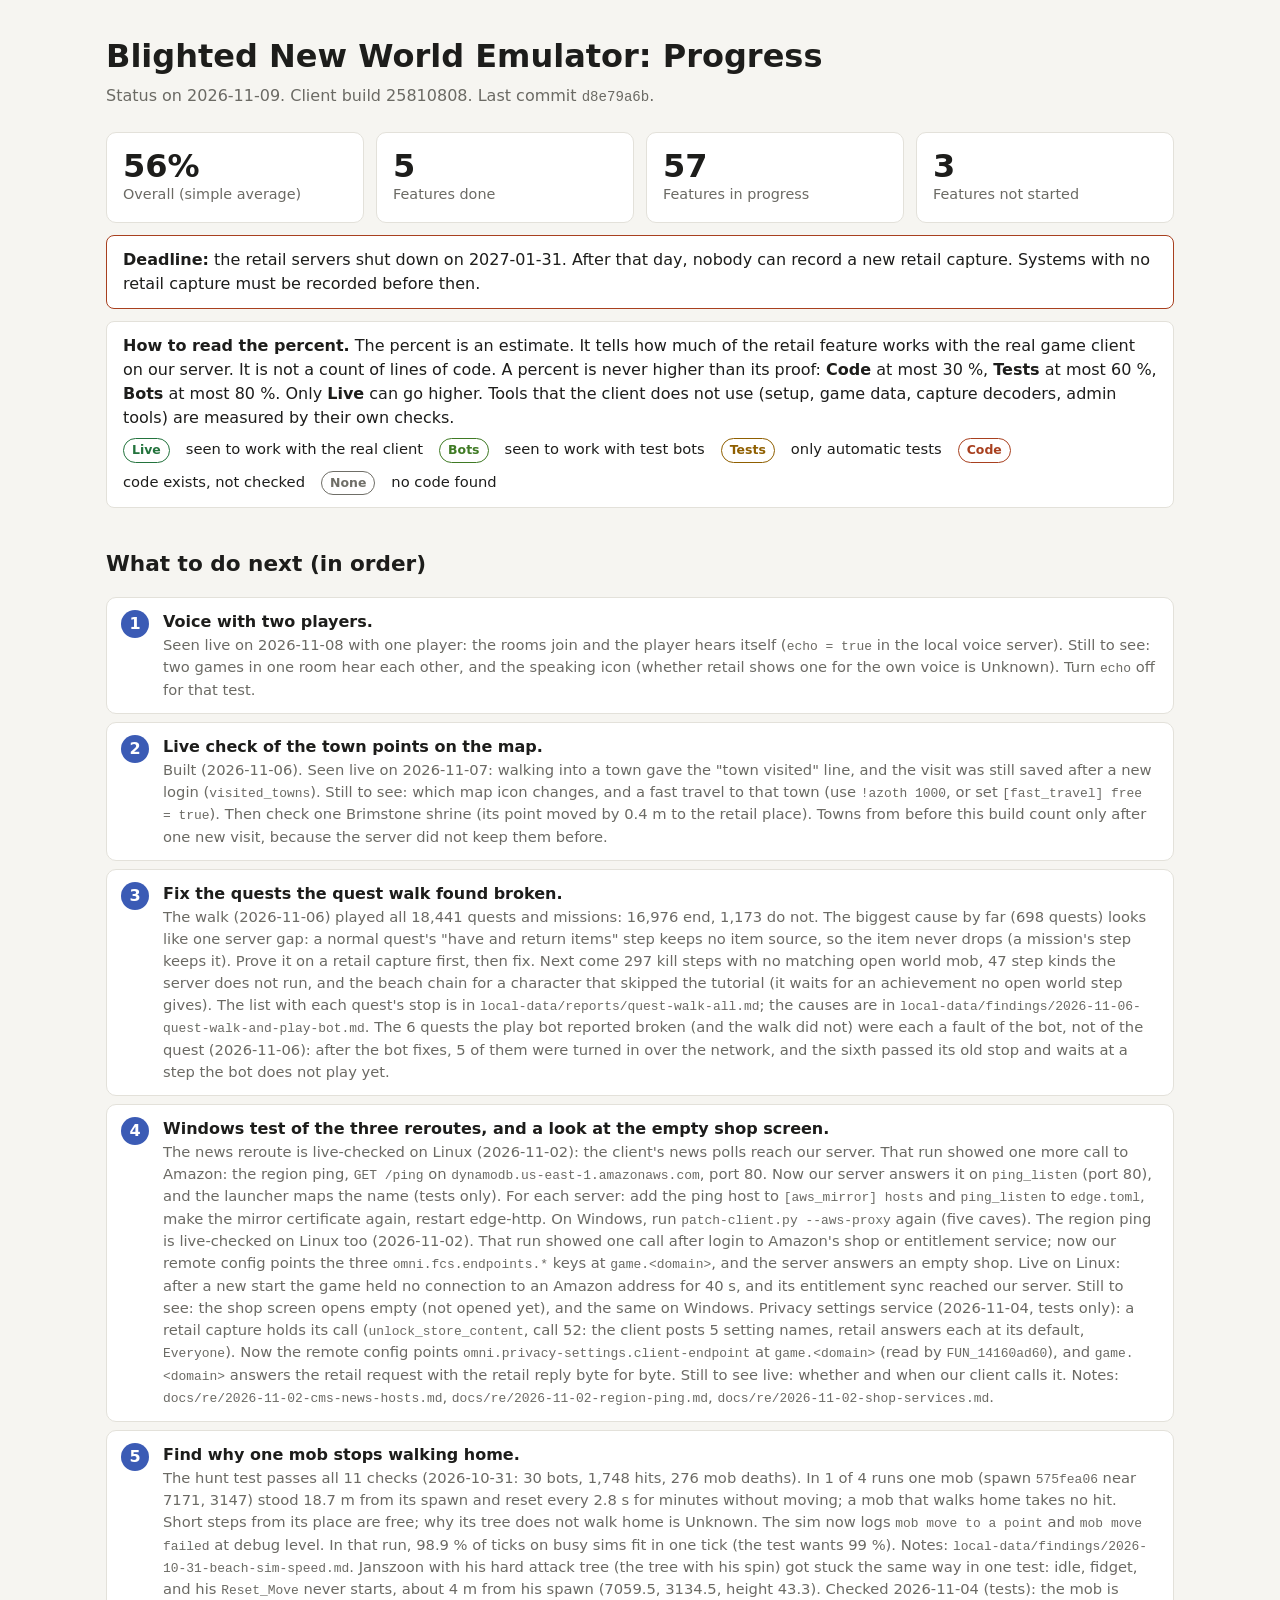
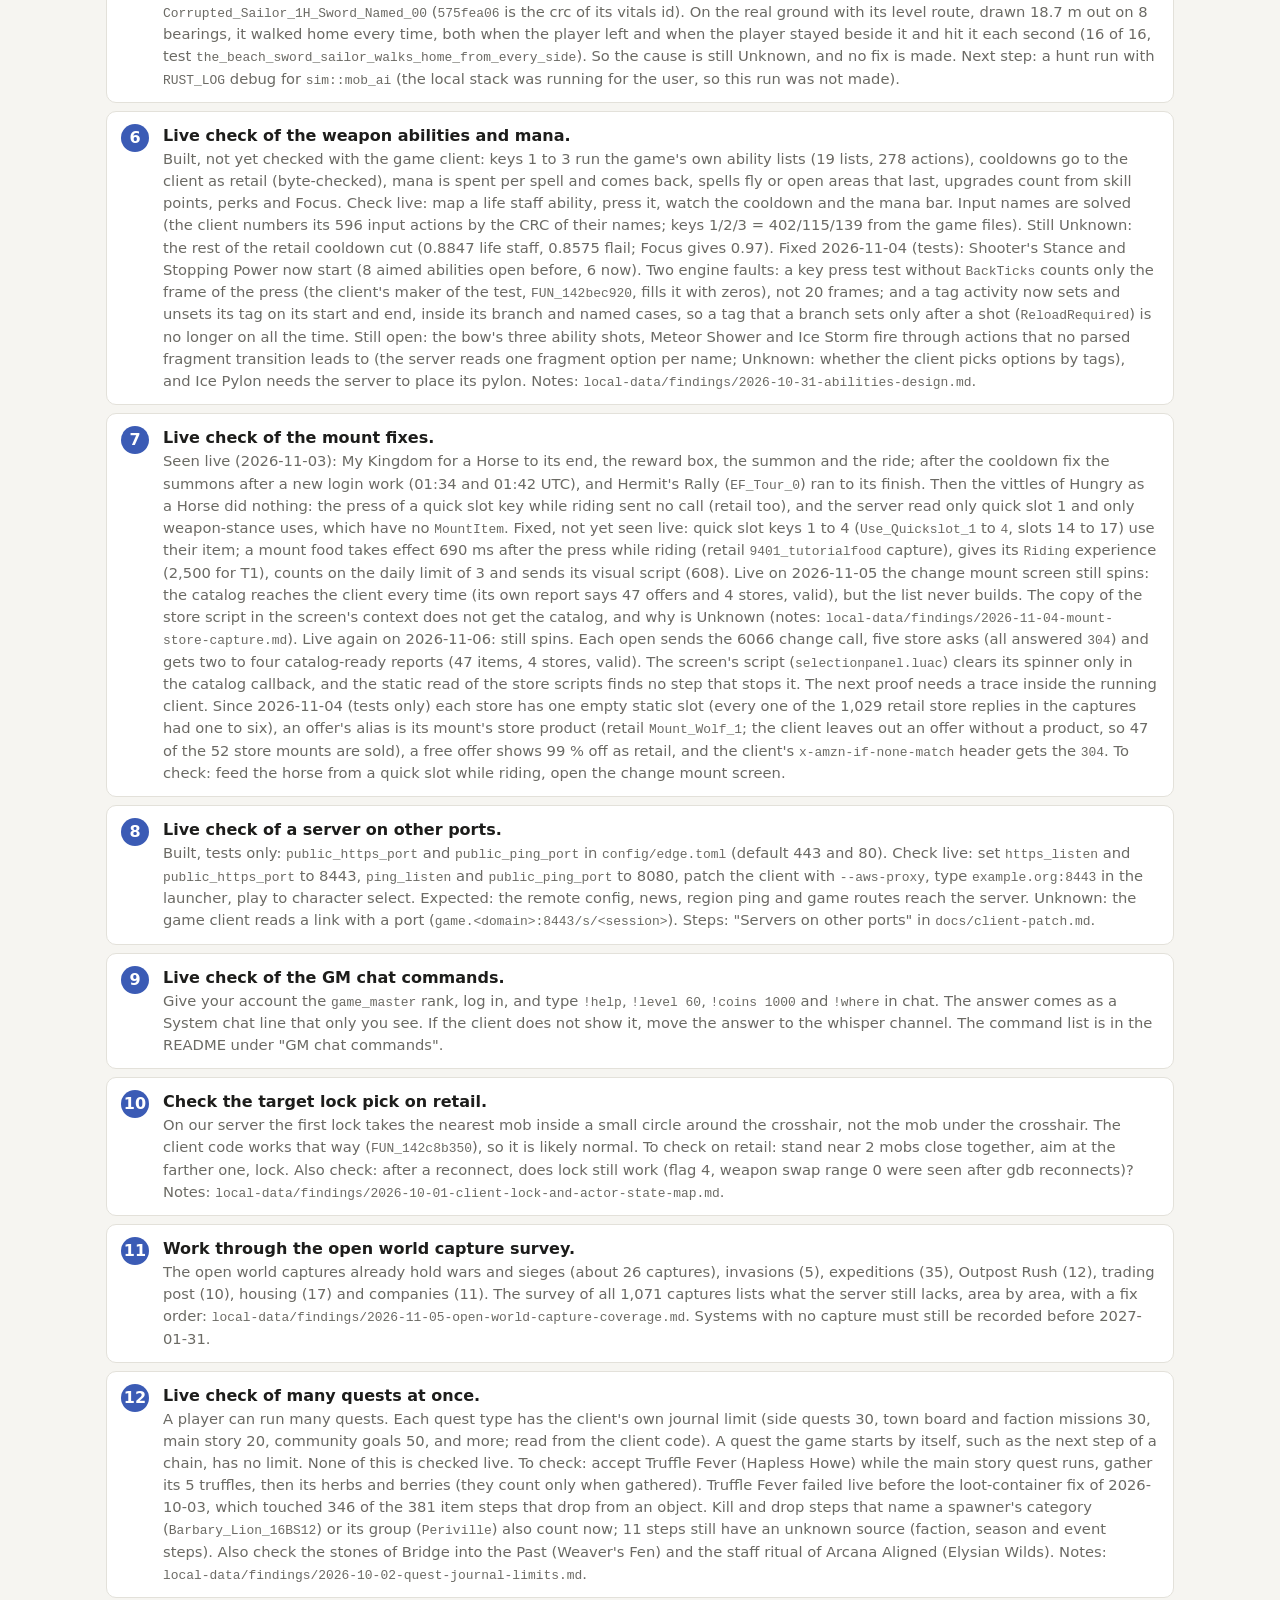
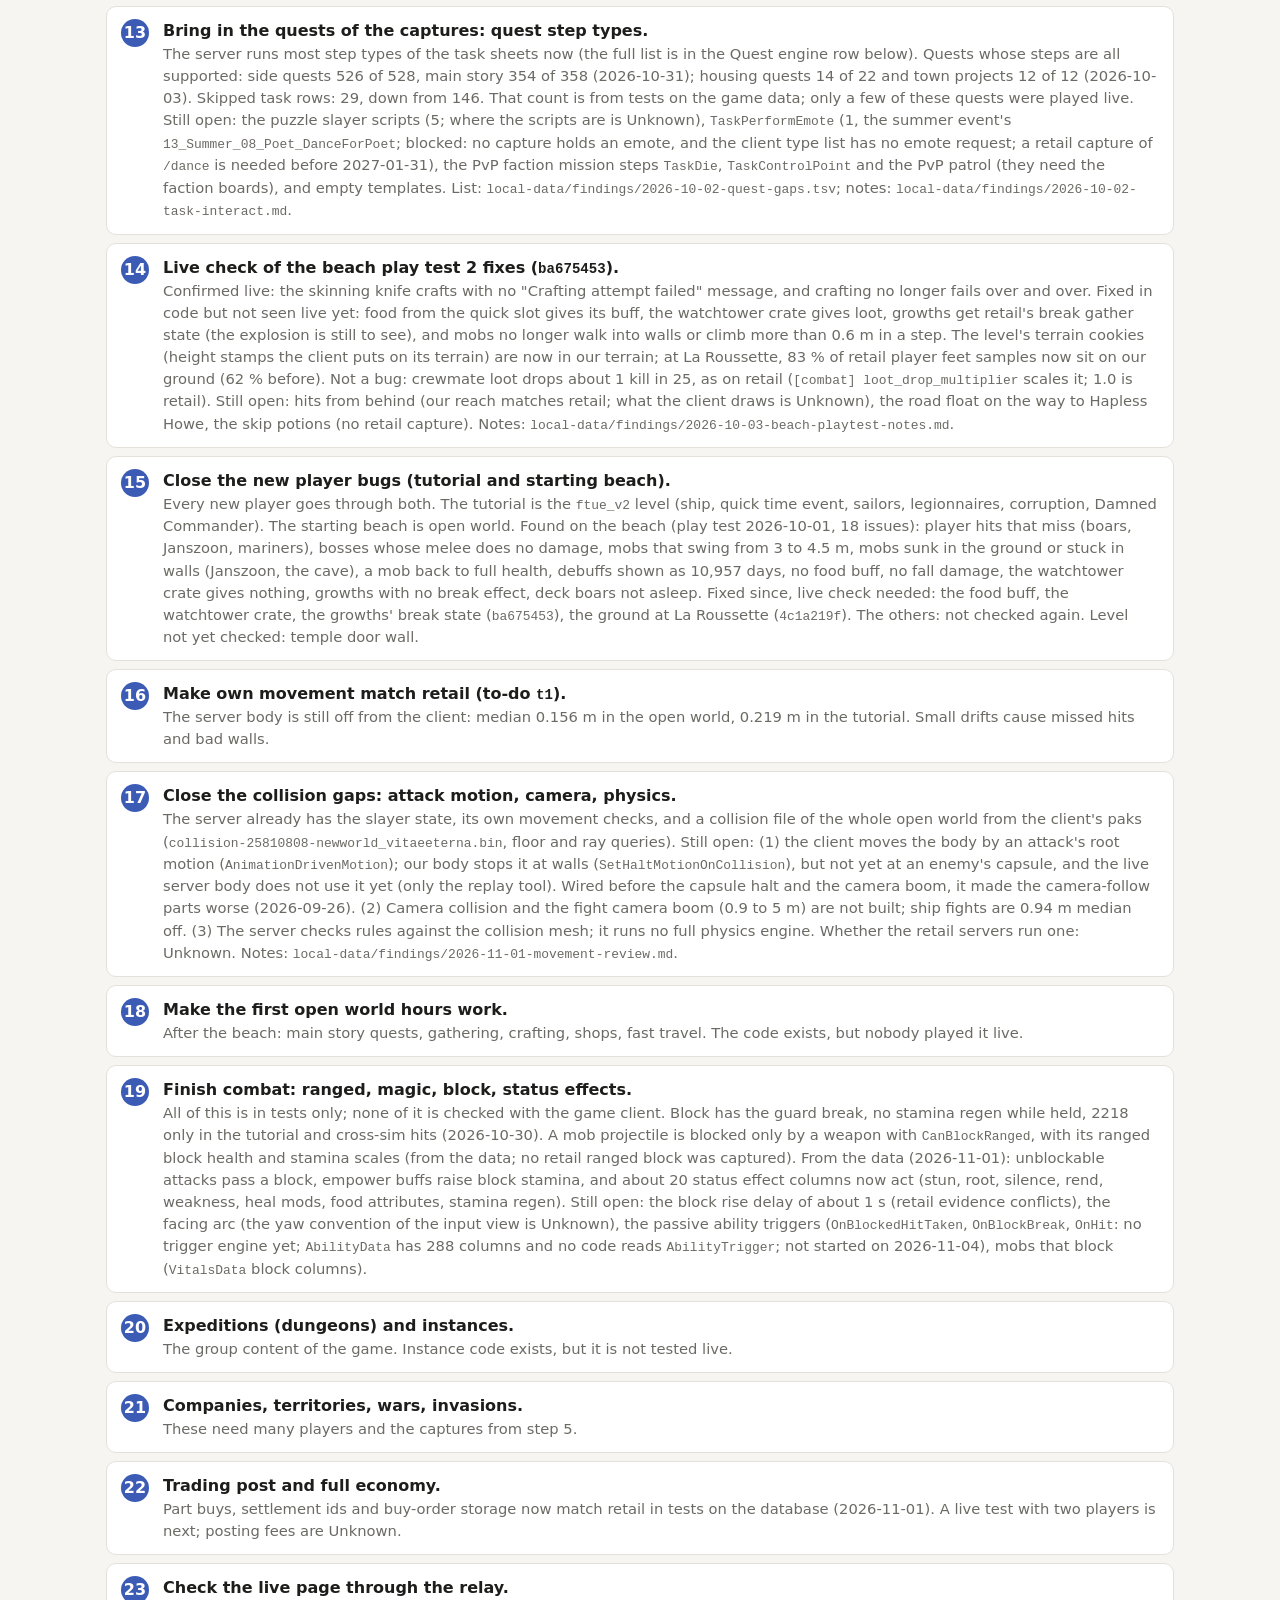
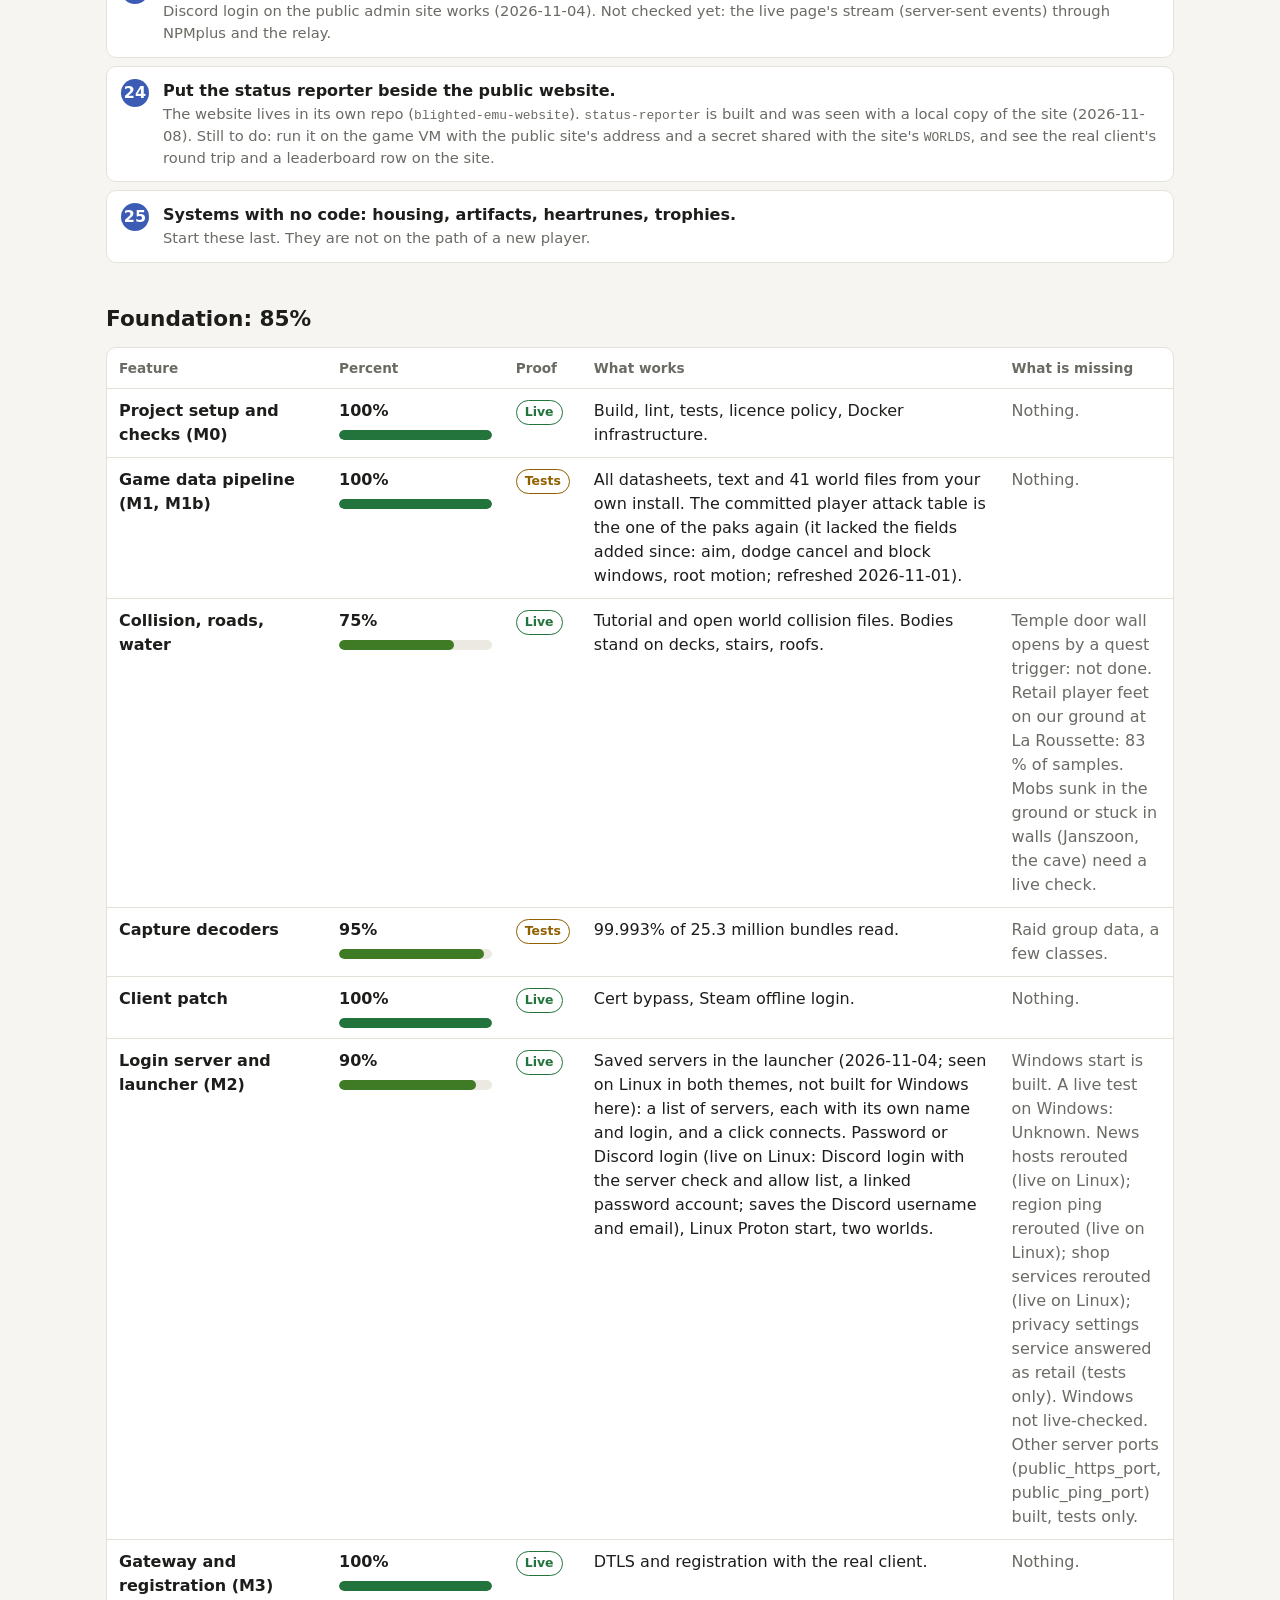
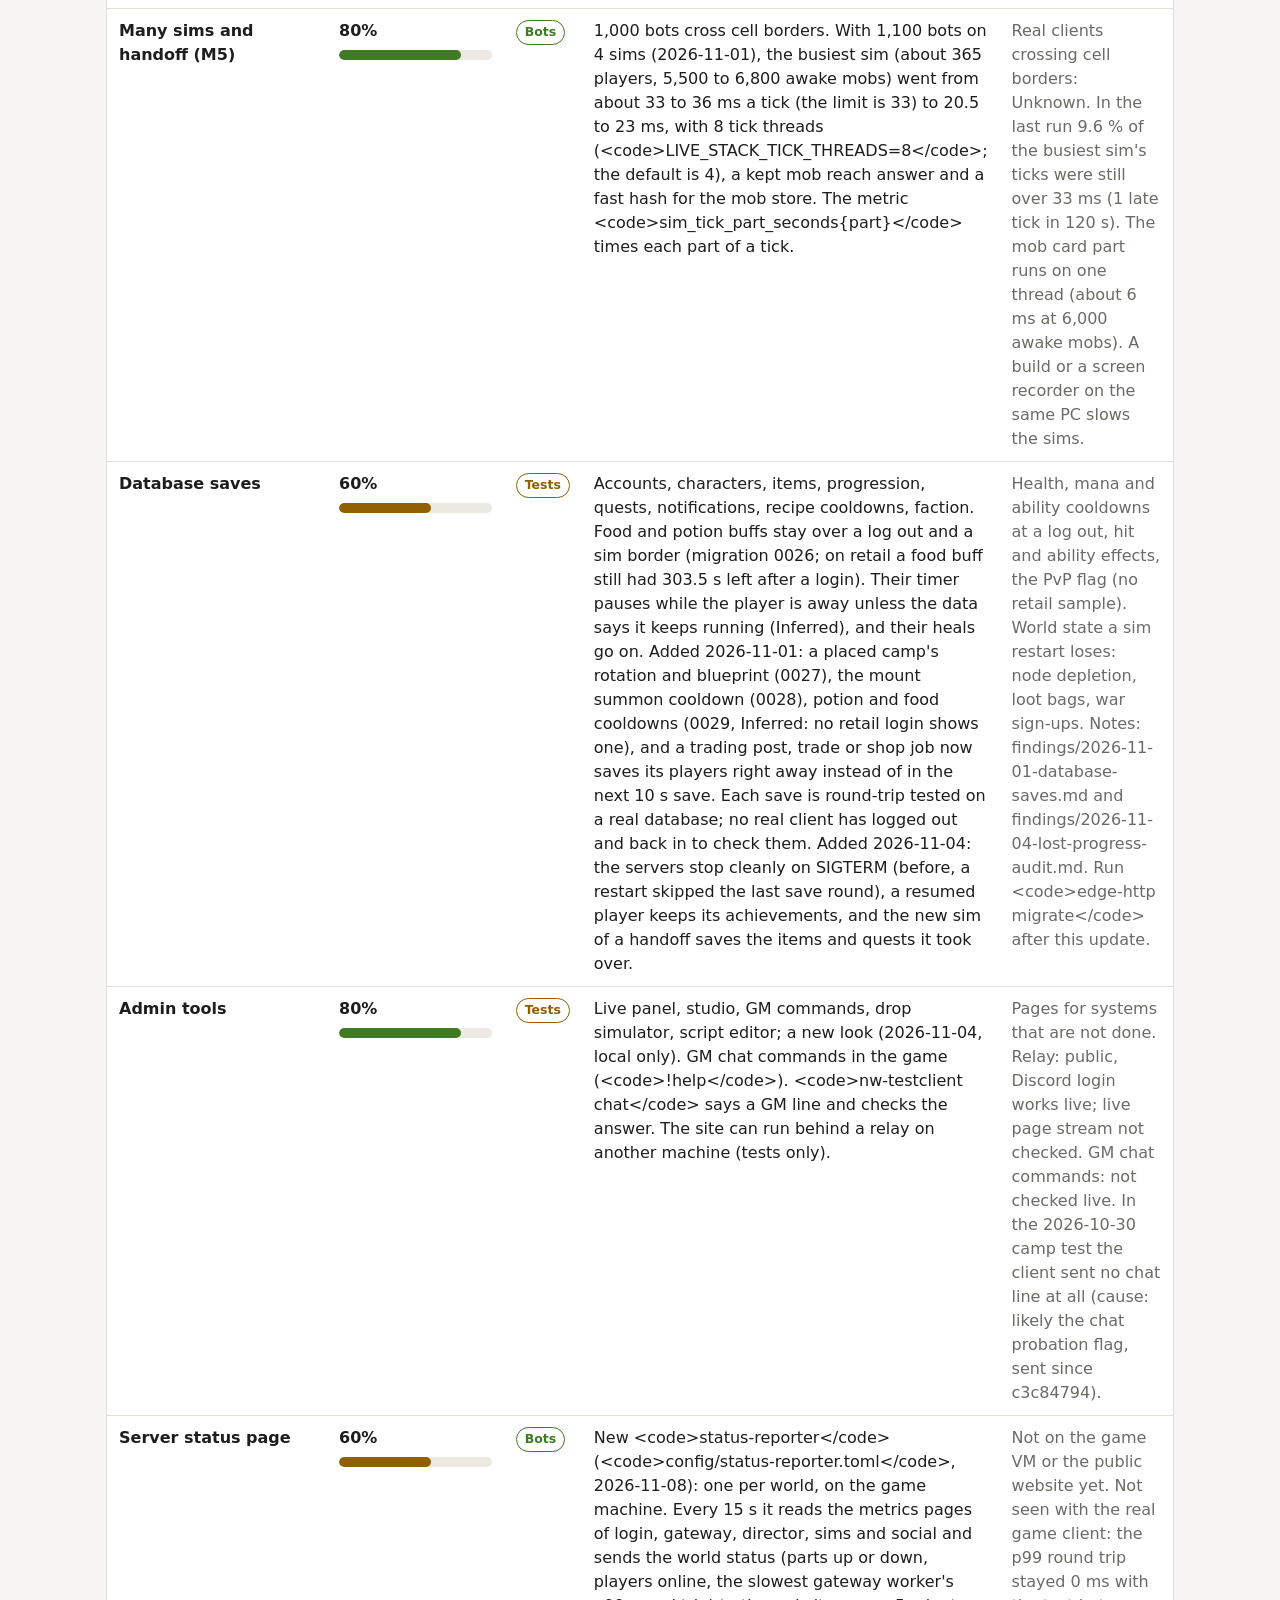
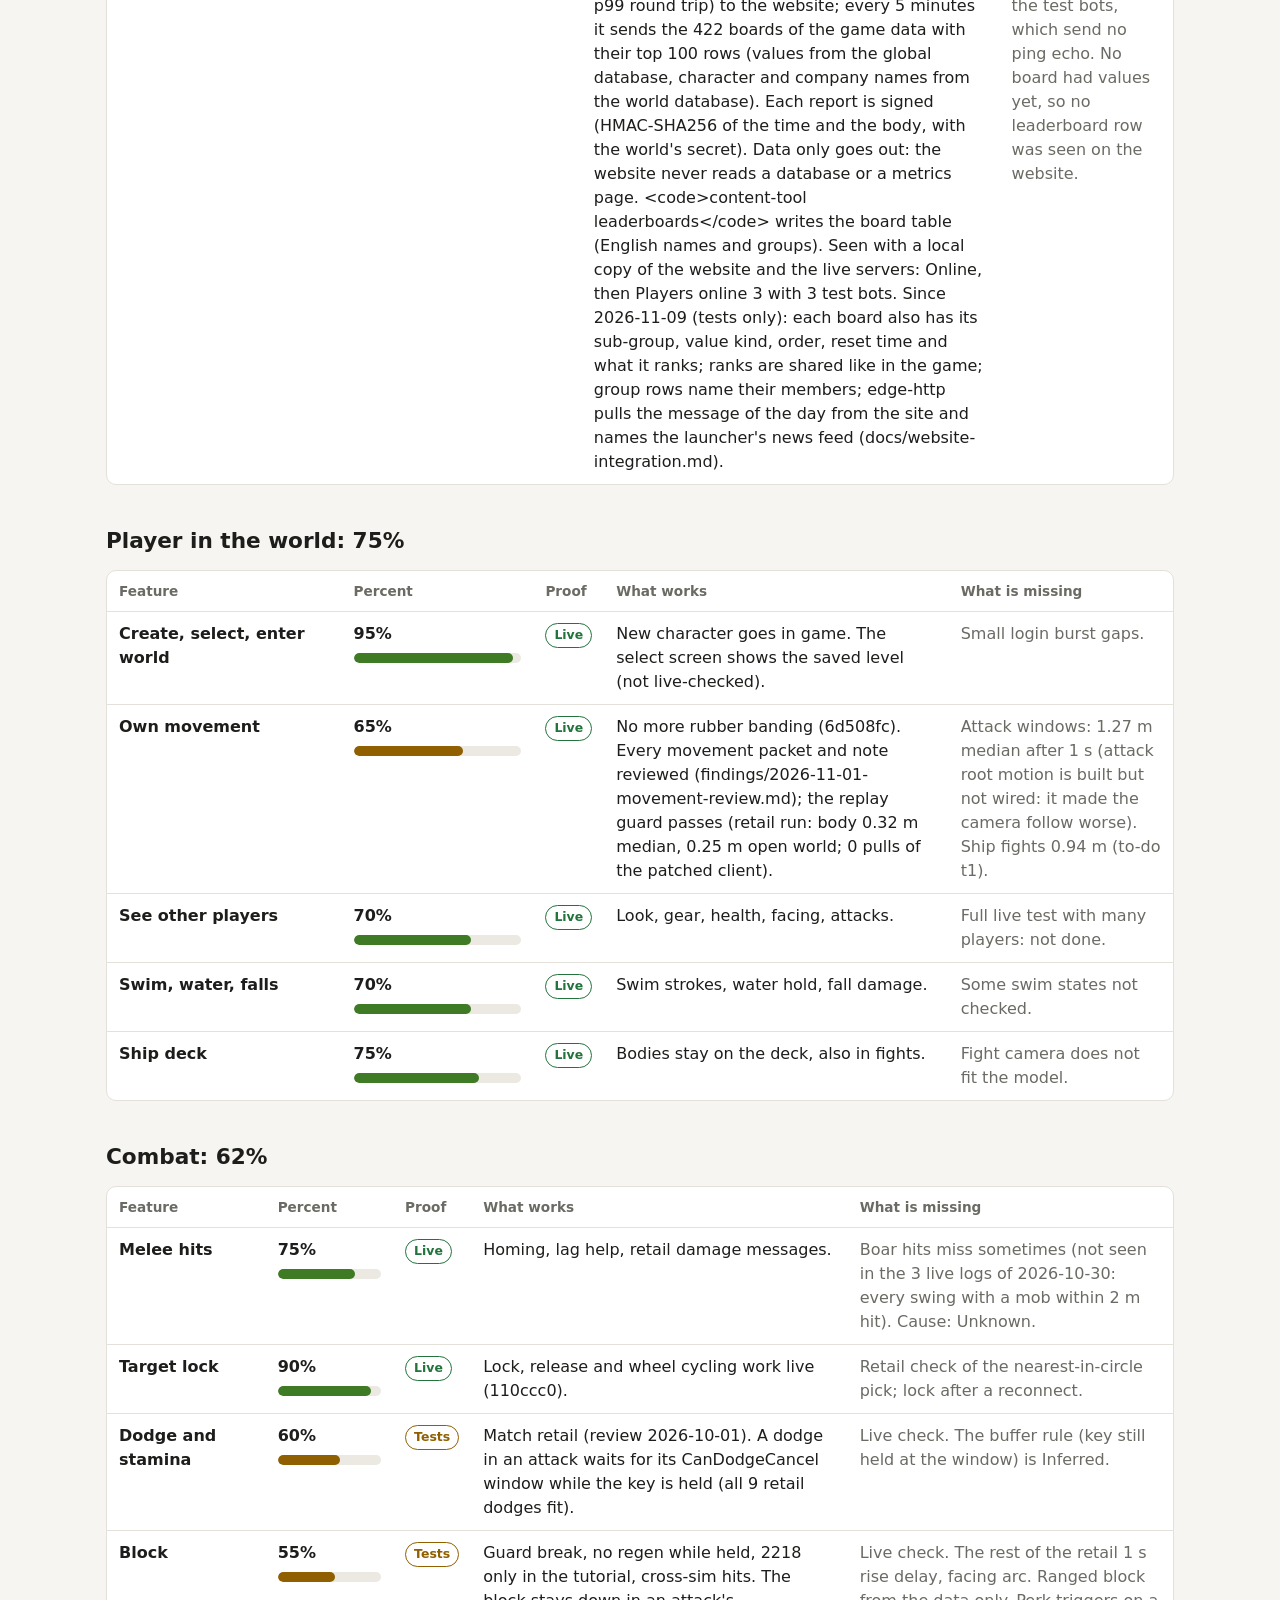
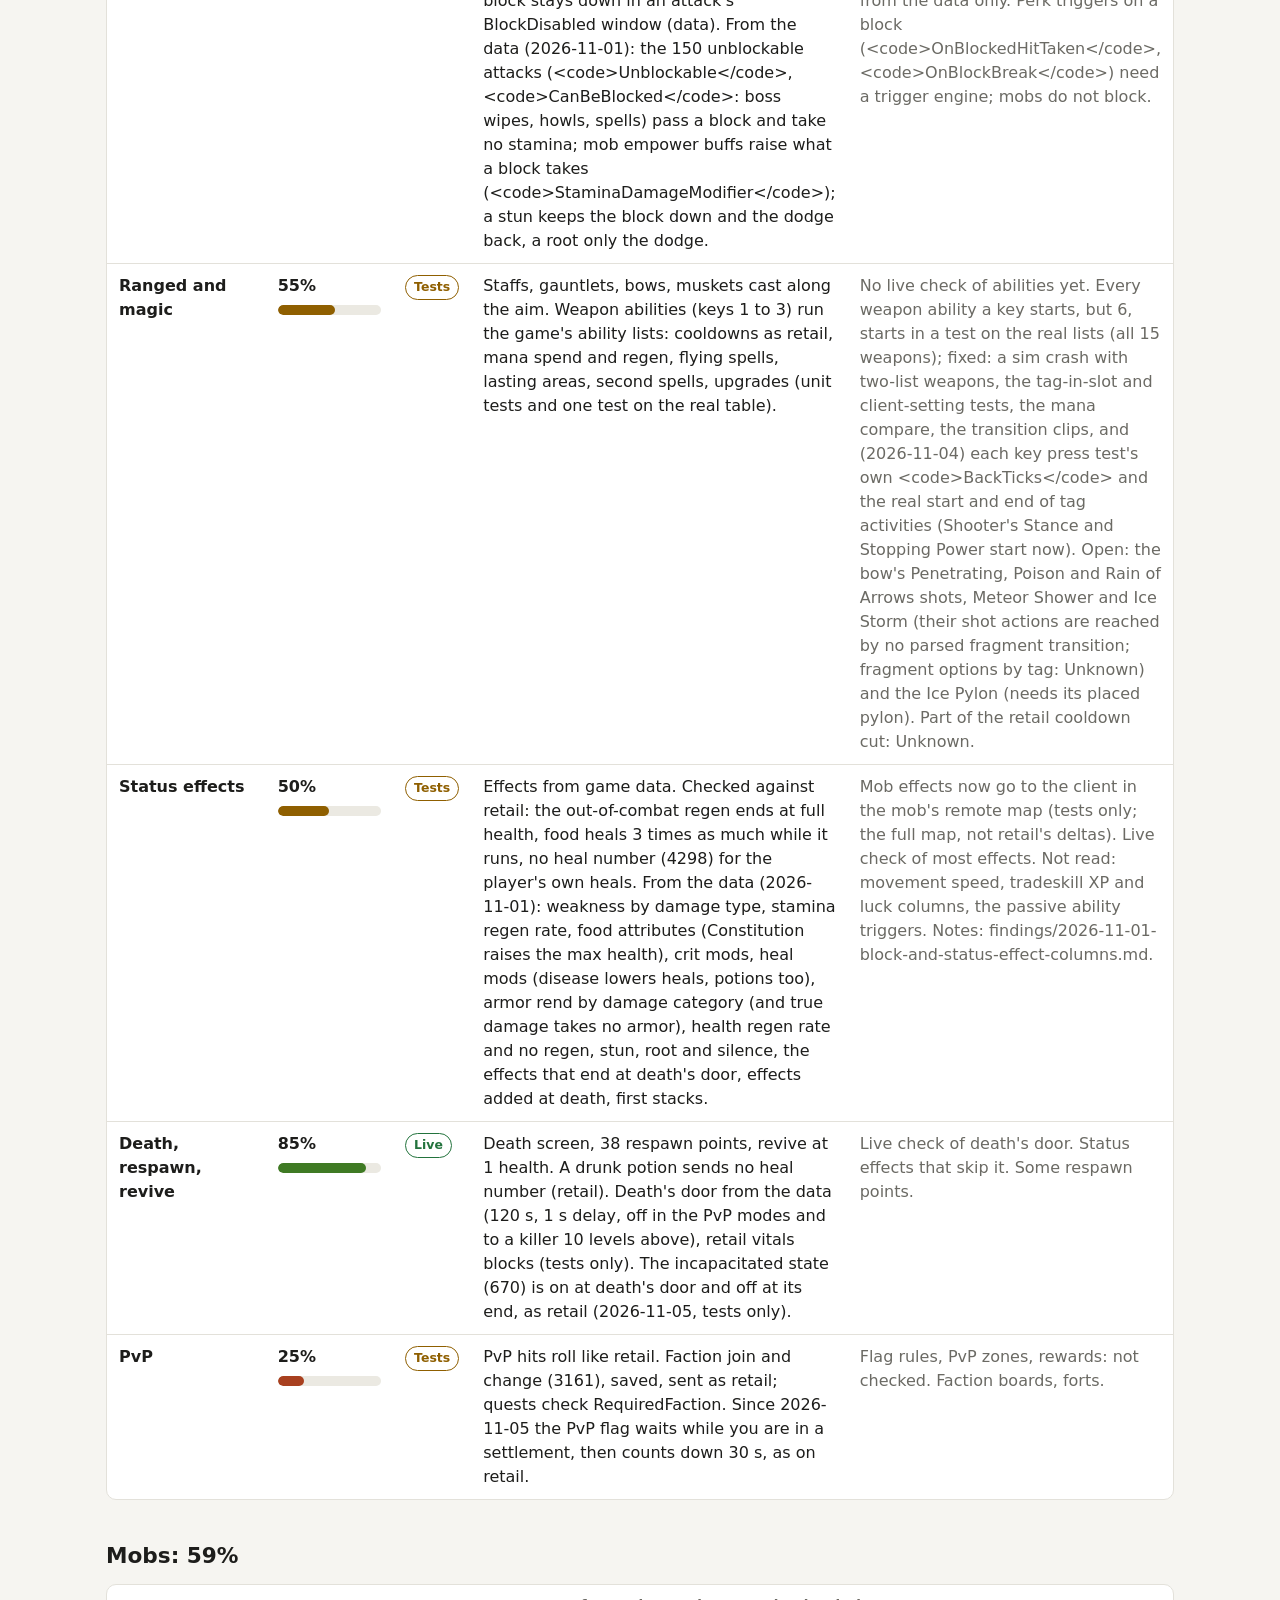
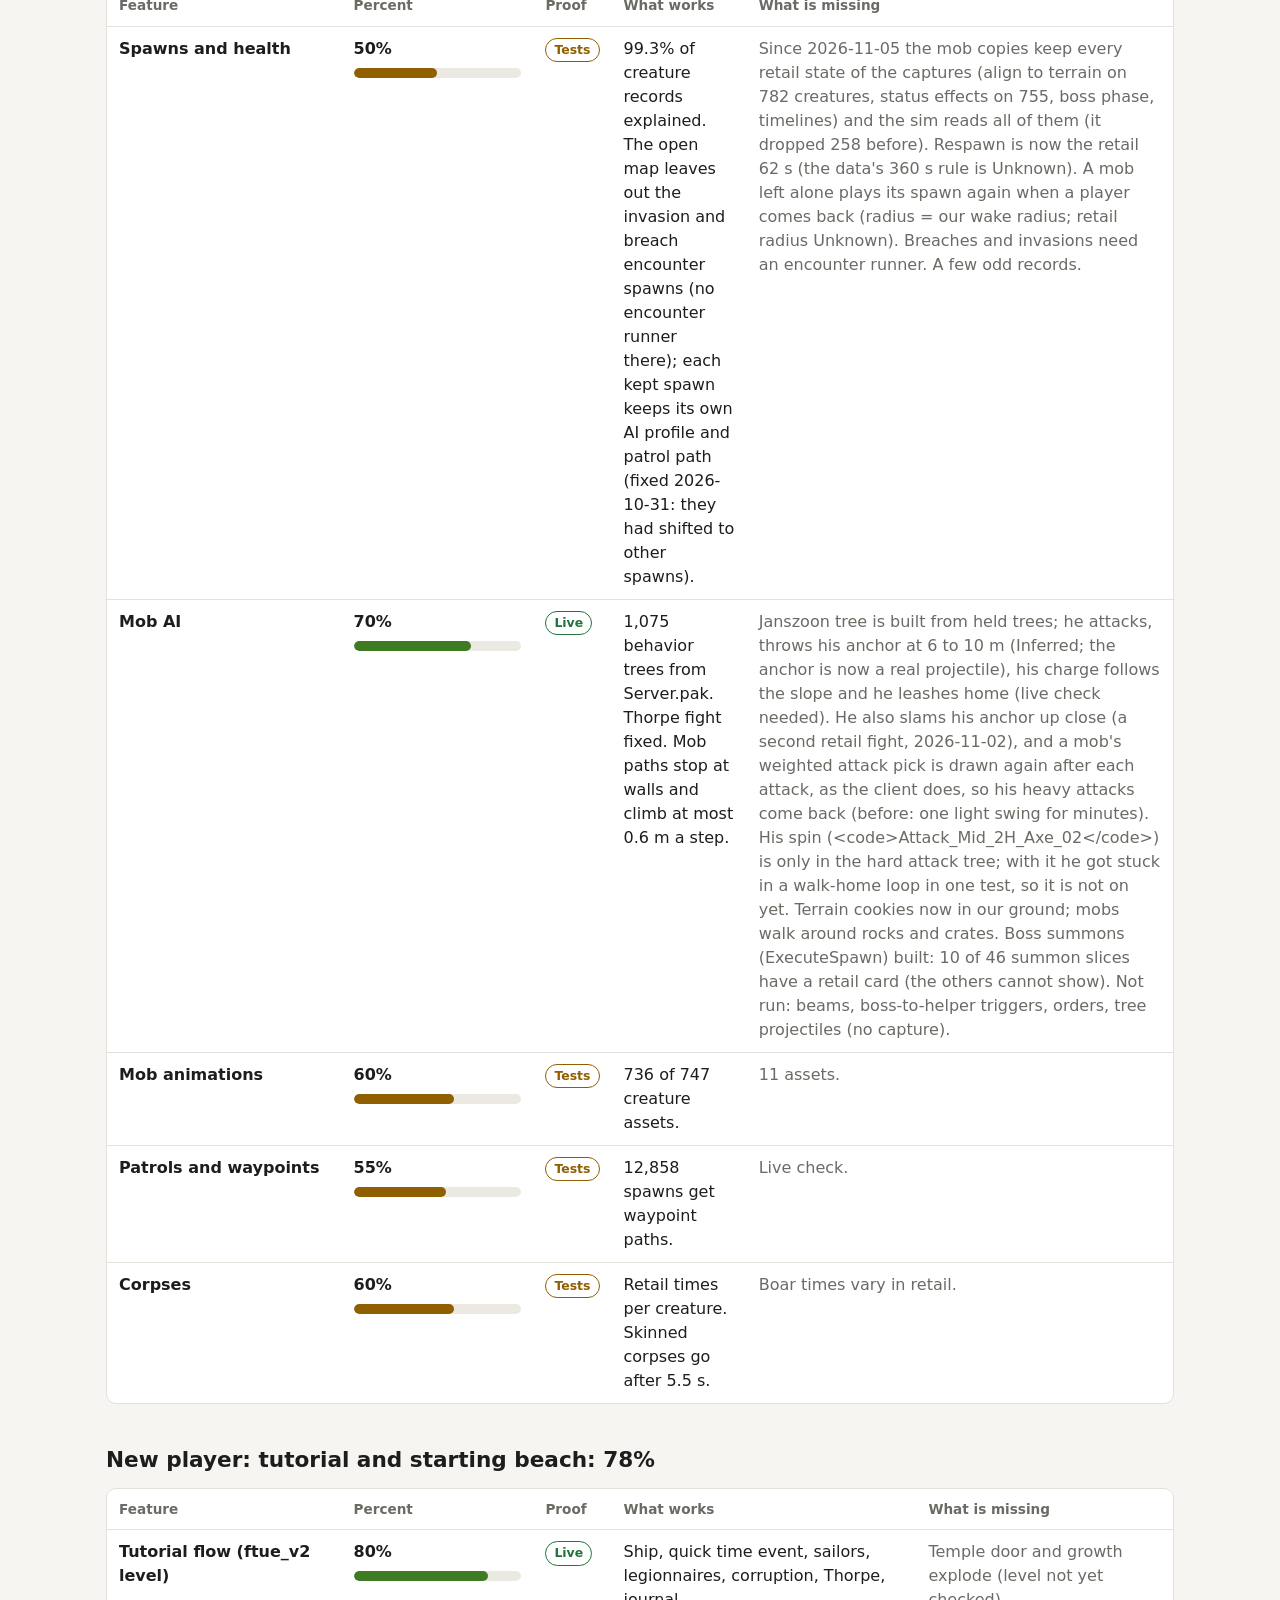
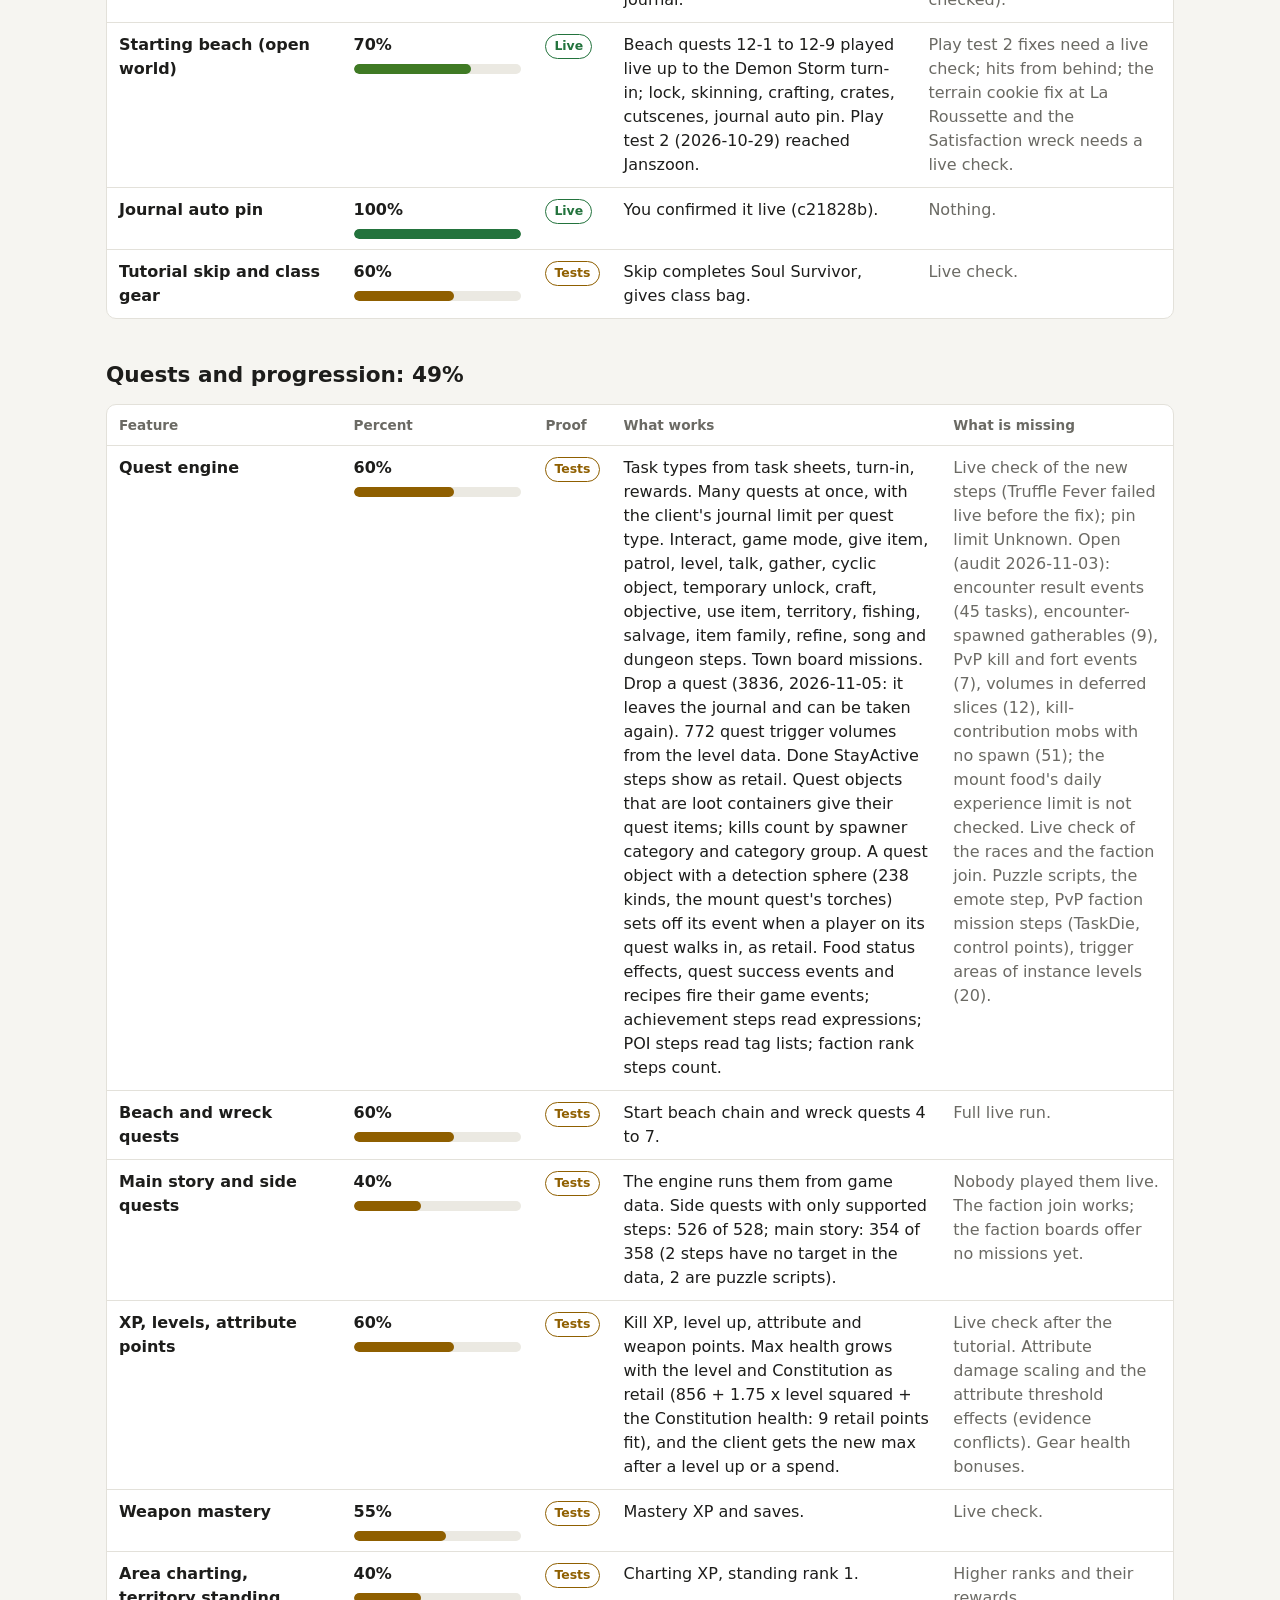
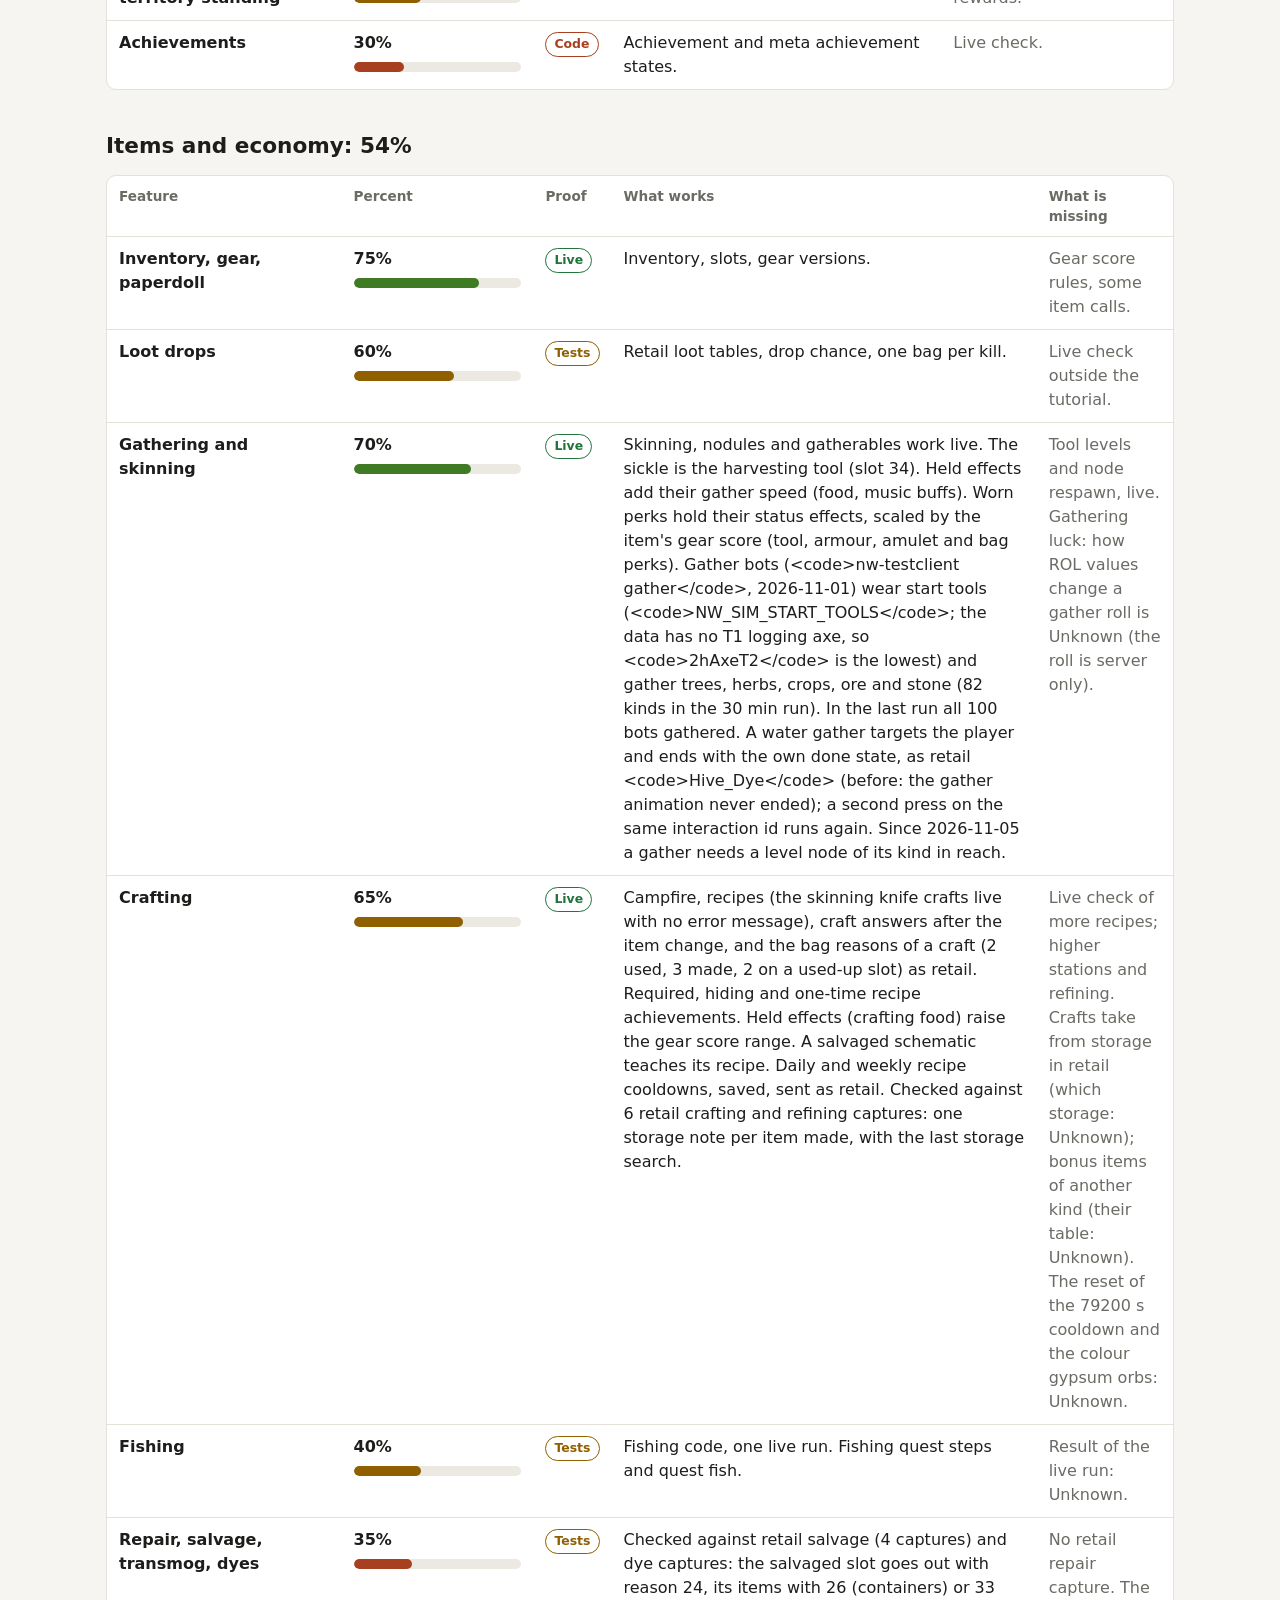
==== commit 168a51d6: "docs: add the website integration guide every request and format between a website and the servers." ====
--- a/docs/progress.html
+++ b/docs/progress.html
@@ -98,7 +98,7 @@
 <body>
 <main>
   <h1>Blighted New World Emulator: Progress</h1>
-  <p class="sub">Status on 2026-11-08. Client build 25810808. Last commit <code>46c6b711</code>.</p>
+  <p class="sub">Status on 2026-11-09. Client build 25810808. Last commit <code>d8e79a6b</code>.</p>
 
   <div class="cards" id="summary"></div>
 
@@ -179,7 +179,8 @@
 
   <h2>Done list</h2>
   <ul class="done">
-    <li>Status reporter for the website (2026-11-08, seen with test bots and a local copy of the website). New <code>status-reporter</code> (<code>config/status-reporter.toml</code>): one per world, on the game machine, sending out only. Every 15 s it reads the metrics pages of each part (login, gateway, director, sims, social; a part is up when each of its pages answers with Prometheus samples) and posts the status to <code>/api/ingest/status</code>: the part states, the players of the sims (<code>sim_players</code>) and the largest gateway worker p99 round trip. Every 5 minutes it posts all 422 boards of the game data to <code>/api/ingest/leaderboards</code>, with the top 100 named rows of each board's current rotation; a row whose entity is no character or company of the world is left out. Each report carries the world id, the time and a lowercase hex HMAC-SHA256 of <code>time.body</code> with the world's secret (the website's test vector passes). <code>content-tool leaderboards</code> writes the board table <code>leaderboards-&lt;build&gt;.json</code> with the English names and groups. The rotation keys of <code>[leaderboards]</code> are now one shared type for the sim and the reporter. Live check: the local site went from "No signal" to Online, and showed Players online 3 while 3 test bots were in the world.</li>
+    <li>Website link, part 2 (2026-11-09, tests only). The leaderboard report now gives each board its sub-group, value kind (Time, Ratio, Days ...), order (lowest first for clear times), whether it holds every world, what it ranks (character, company or group), the current rotation and its reset time (the season end comes from the client's remote config). Rows keep the game's shared ranks (1, 1, 3), keep decimals (clear times in seconds), and group rows name every member this world knows. With <code>[website] site_url</code> in the edge config, <code>edge-http</code> gets the message of the day for character select from the site once a minute (ETag, last good copy kept), and the new <code>GET /launcher/news-source</code> tells the launcher where the site's news feed is. The client shows the message of the day as plain text (markup is off in its screen files). How a site connects: <code>docs/website-integration.md</code>.</li>
+    <li>Status reporter for the website (2026-11-08, seen with test bots and a local copy of the website). New <code>status-reporter</code> (<code>config/status-reporter.toml</code>): one per world, on the game machine, sending out only. Every 15 s it reads the metrics pages of each part (login, gateway, director, sims, social; a part is up when each of its pages answers with a Prometheus text page, also an empty one: a server that just started has counted nothing yet) and posts the status to <code>/api/ingest/status</code>: the part states, the players of the sims (<code>sim_players</code>) and the largest gateway worker p99 round trip. Every 5 minutes it posts all 422 boards of the game data to <code>/api/ingest/leaderboards</code>, with the top 100 named rows of each board's current rotation; a row whose entity is no character or company of the world is left out. Each report carries the world id, the time and a lowercase hex HMAC-SHA256 of <code>time.body</code> with the world's secret (the website's test vector passes). <code>content-tool leaderboards</code> writes the board table <code>leaderboards-&lt;build&gt;.json</code> with the English names and groups. The rotation keys of <code>[leaderboards]</code> are now one shared type for the sim and the reporter. Live check: the local site went from "No signal" to Online, and showed Players online 3 while 3 test bots were in the world.</li>
     <li>Discord role access (2026-11-08, tests only). With the allow list on, the holders of a role in <code>[discord] allowed_role_ids</code> (in the <code>guild_id</code> server) may log in too, so a whole group of testers needs no per-person list. The roles come from the member record the login already reads; each Discord login stores them (global migration 0008, <code>discord_login.guild_role_ids</code>), and each Play checks the stored ones, since Discord cannot be asked then. A role given or taken in Discord counts from the player's next login. To check: a role holder logs in and plays on the VM.</li>
     <li>Fast travel kneel (2026-11-08, seen live). Live, inn recall and shrine travel still did not kneel, while unstuck did. The server's own pose log showed our kneel matched retail's usual form byte for byte: the kneel sequence alone (<code>15=05</code>), from standing still, with the channel flag and interaction off before it in the same bundle. Unstuck sends a full state with its sequence, and it plays. Retail also sends the fast travel kneel as a full state (<code>13=1f 15=05</code>) in 21 of 487 starts. Live, the full form did not kneel either (log: <code>13=1f 15=05</code> sent at 20:05:53). The server now sends the unstuck kneel (<code>13=19 15=b247</code>), which plays live, for every fast travel and inn recall too (the user's call: it is the same animation). Live, still no kneel with the same pose. A client trace then showed the game does get the channel flag (its fast travel teleporting flag turned on at the start and off at the cancel), and the unstuck kneel plays from the unstuck accept message (3980) alone. So a fast travel now also sends the unstuck accept at its start (with the channel's wait) and the unstuck done message (2190) at its end or cancel. Seen live (2026-11-08 20:40 UTC): the fast travel kneels. The inn cooldown stays 15 minutes: right after 9 retail recalls, at most 884 s were left, never more than 900 s.</li>
     <li>Inn recall timer and landing (2026-11-08, tests only). Live, after a recall the Game Menu showed a 10,956 day countdown, and the recall put the player behind the innkeeper. The timer: the inn point's cooldown end went out as a Unix time, and the client counts from 2000-01-01 (10,957 days later). It now goes out on the client's clock. Retail's cooldown is 15 minutes (900 s in all 449 retail inn points), not one hour. The landing: the inn's level point is the innkeeper; retail lands 3.00 m in front of the innkeeper, at the same height (9 of 10 innkeepers with retail recalls; one lands 1.00 m in front, why is Unknown). The server now does the same. The server also logs each own pose change at debug level, for the fast travel kneel, which still does not play.</li>
@@ -337,7 +338,7 @@
       ["Many sims and handoff (M5)", 80, "bots", "1,000 bots cross cell borders. With 1,100 bots on 4 sims (2026-11-01), the busiest sim (about 365 players, 5,500 to 6,800 awake mobs) went from about 33 to 36 ms a tick (the limit is 33) to 20.5 to 23 ms, with 8 tick threads (<code>LIVE_STACK_TICK_THREADS=8</code>; the default is 4), a kept mob reach answer and a fast hash for the mob store. The metric <code>sim_tick_part_seconds{part}</code> times each part of a tick.", "Real clients crossing cell borders: Unknown. In the last run 9.6 % of the busiest sim's ticks were still over 33 ms (1 late tick in 120 s). The mob card part runs on one thread (about 6 ms at 6,000 awake mobs). A build or a screen recorder on the same PC slows the sims."],
       ["Database saves", 60, "tests", "Accounts, characters, items, progression, quests, notifications, recipe cooldowns, faction. Food and potion buffs stay over a log out and a sim border (migration 0026; on retail a food buff still had 303.5 s left after a login). Their timer pauses while the player is away unless the data says it keeps running (Inferred), and their heals go on. Added 2026-11-01: a placed camp's rotation and blueprint (0027), the mount summon cooldown (0028), potion and food cooldowns (0029, Inferred: no retail login shows one), and a trading post, trade or shop job now saves its players right away instead of in the next 10 s save. Each save is round-trip tested on a real database; no real client has logged out and back in to check them. Added 2026-11-04: the servers stop cleanly on SIGTERM (before, a restart skipped the last save round), a resumed player keeps its achievements, and the new sim of a handoff saves the items and quests it took over.", "Health, mana and ability cooldowns at a log out, hit and ability effects, the PvP flag (no retail sample). World state a sim restart loses: node depletion, loot bags, war sign-ups. Notes: findings/2026-11-01-database-saves.md and findings/2026-11-04-lost-progress-audit.md. Run <code>edge-http migrate</code> after this update."],
       ["Admin tools", 80, "tests", "Live panel, studio, GM commands, drop simulator, script editor; a new look (2026-11-04, local only). GM chat commands in the game (<code>!help</code>). <code>nw-testclient chat</code> says a GM line and checks the answer. The site can run behind a relay on another machine (tests only).", "Pages for systems that are not done. Relay: public, Discord login works live; live page stream not checked. GM chat commands: not checked live. In the 2026-10-30 camp test the client sent no chat line at all (cause: likely the chat probation flag, sent since c3c84794)."],
-      ["Server status page", 60, "bots", "New <code>status-reporter</code> (<code>config/status-reporter.toml</code>, 2026-11-08): one per world, on the game machine. Every 15 s it reads the metrics pages of login, gateway, director, sims and social and sends the world status (parts up or down, players online, the slowest gateway worker's p99 round trip) to the website; every 5 minutes it sends the 422 boards of the game data with their top 100 rows (values from the global database, character and company names from the world database). Each report is signed (HMAC-SHA256 of the time and the body, with the world's secret). Data only goes out: the website never reads a database or a metrics page. <code>content-tool leaderboards</code> writes the board table (English names and groups). Seen with a local copy of the website and the live servers: Online, then Players online 3 with 3 test bots.", "Not on the game VM or the public website yet. Not seen with the real game client: the p99 round trip stayed 0 ms with the test bots, which send no ping echo. No board had values yet, so no leaderboard row was seen on the website."],
+      ["Server status page", 60, "bots", "New <code>status-reporter</code> (<code>config/status-reporter.toml</code>, 2026-11-08): one per world, on the game machine. Every 15 s it reads the metrics pages of login, gateway, director, sims and social and sends the world status (parts up or down, players online, the slowest gateway worker's p99 round trip) to the website; every 5 minutes it sends the 422 boards of the game data with their top 100 rows (values from the global database, character and company names from the world database). Each report is signed (HMAC-SHA256 of the time and the body, with the world's secret). Data only goes out: the website never reads a database or a metrics page. <code>content-tool leaderboards</code> writes the board table (English names and groups). Seen with a local copy of the website and the live servers: Online, then Players online 3 with 3 test bots. Since 2026-11-09 (tests only): each board also has its sub-group, value kind, order, reset time and what it ranks; ranks are shared like in the game; group rows name their members; edge-http pulls the message of the day from the site and names the launcher's news feed (docs/website-integration.md).", "Not on the game VM or the public website yet. Not seen with the real game client: the p99 round trip stayed 0 ms with the test bots, which send no ping echo. No board had values yet, so no leaderboard row was seen on the website."],
     ],
   },
   {
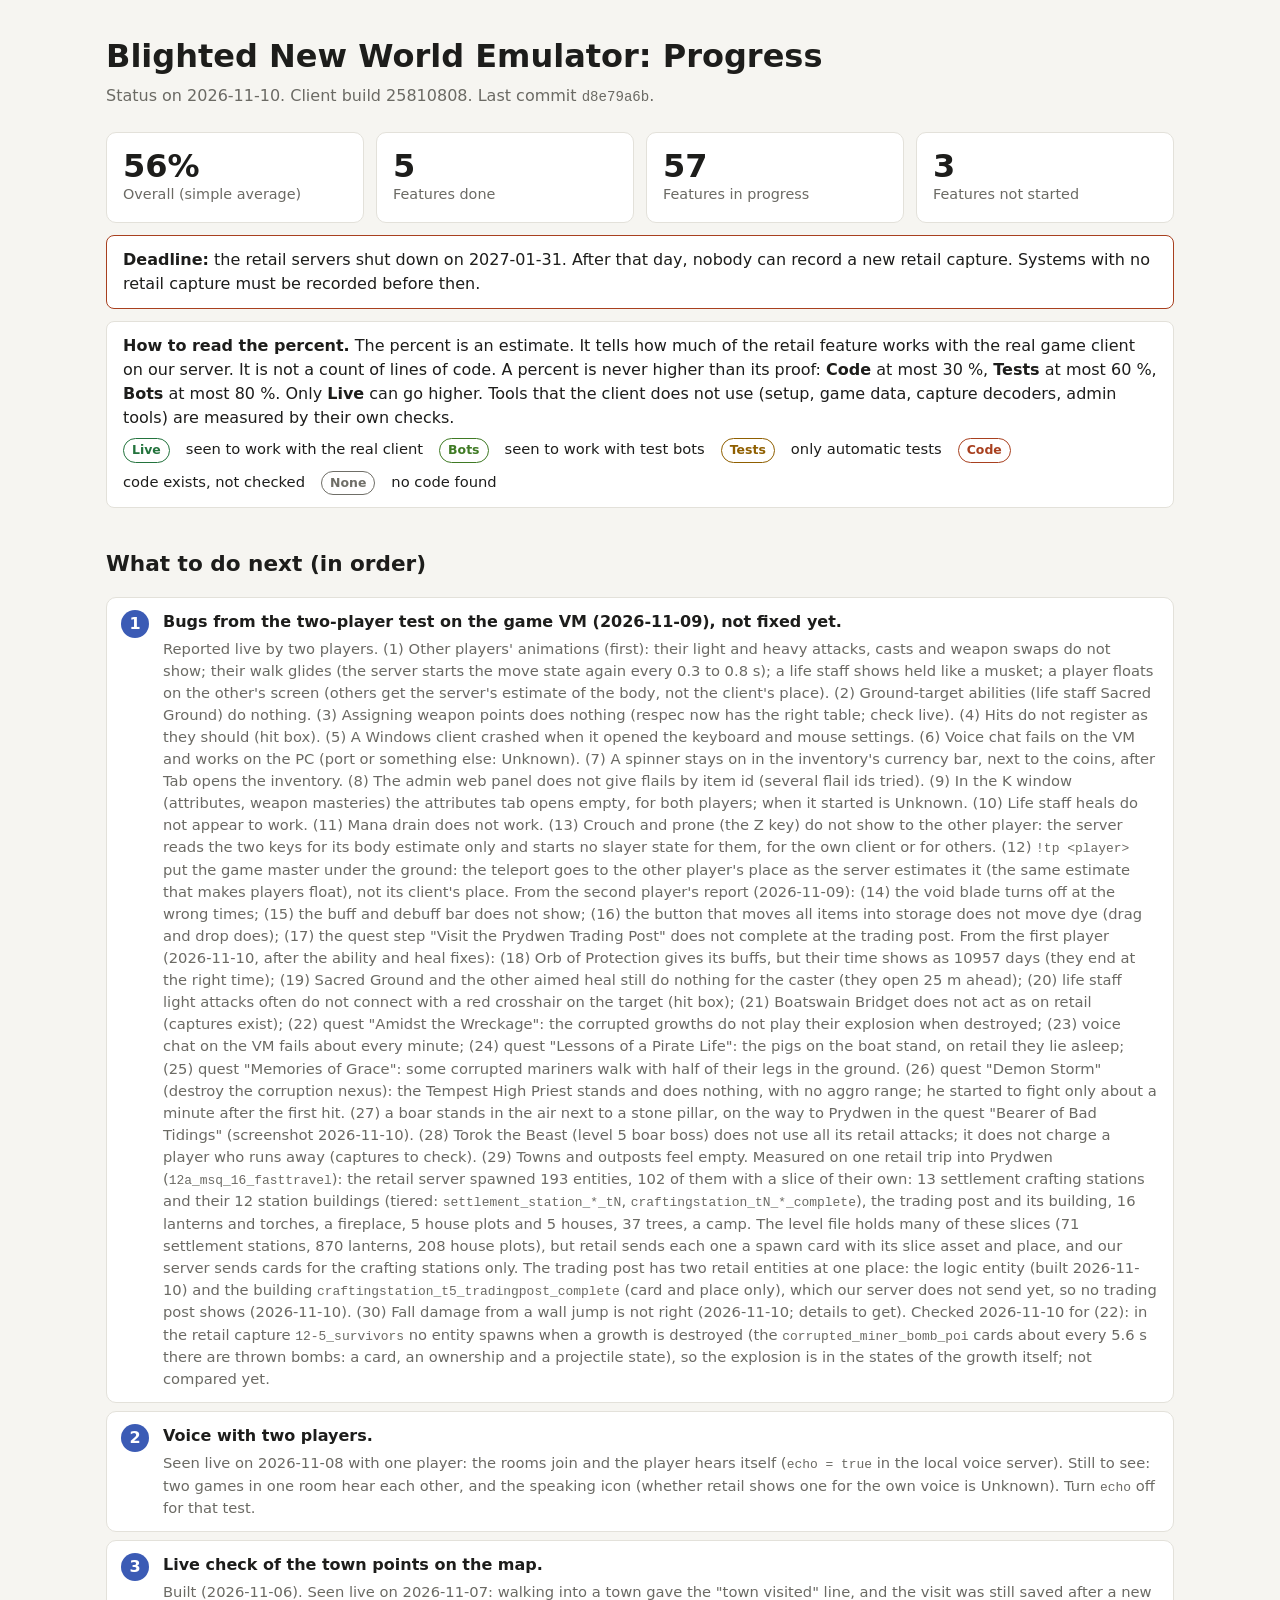
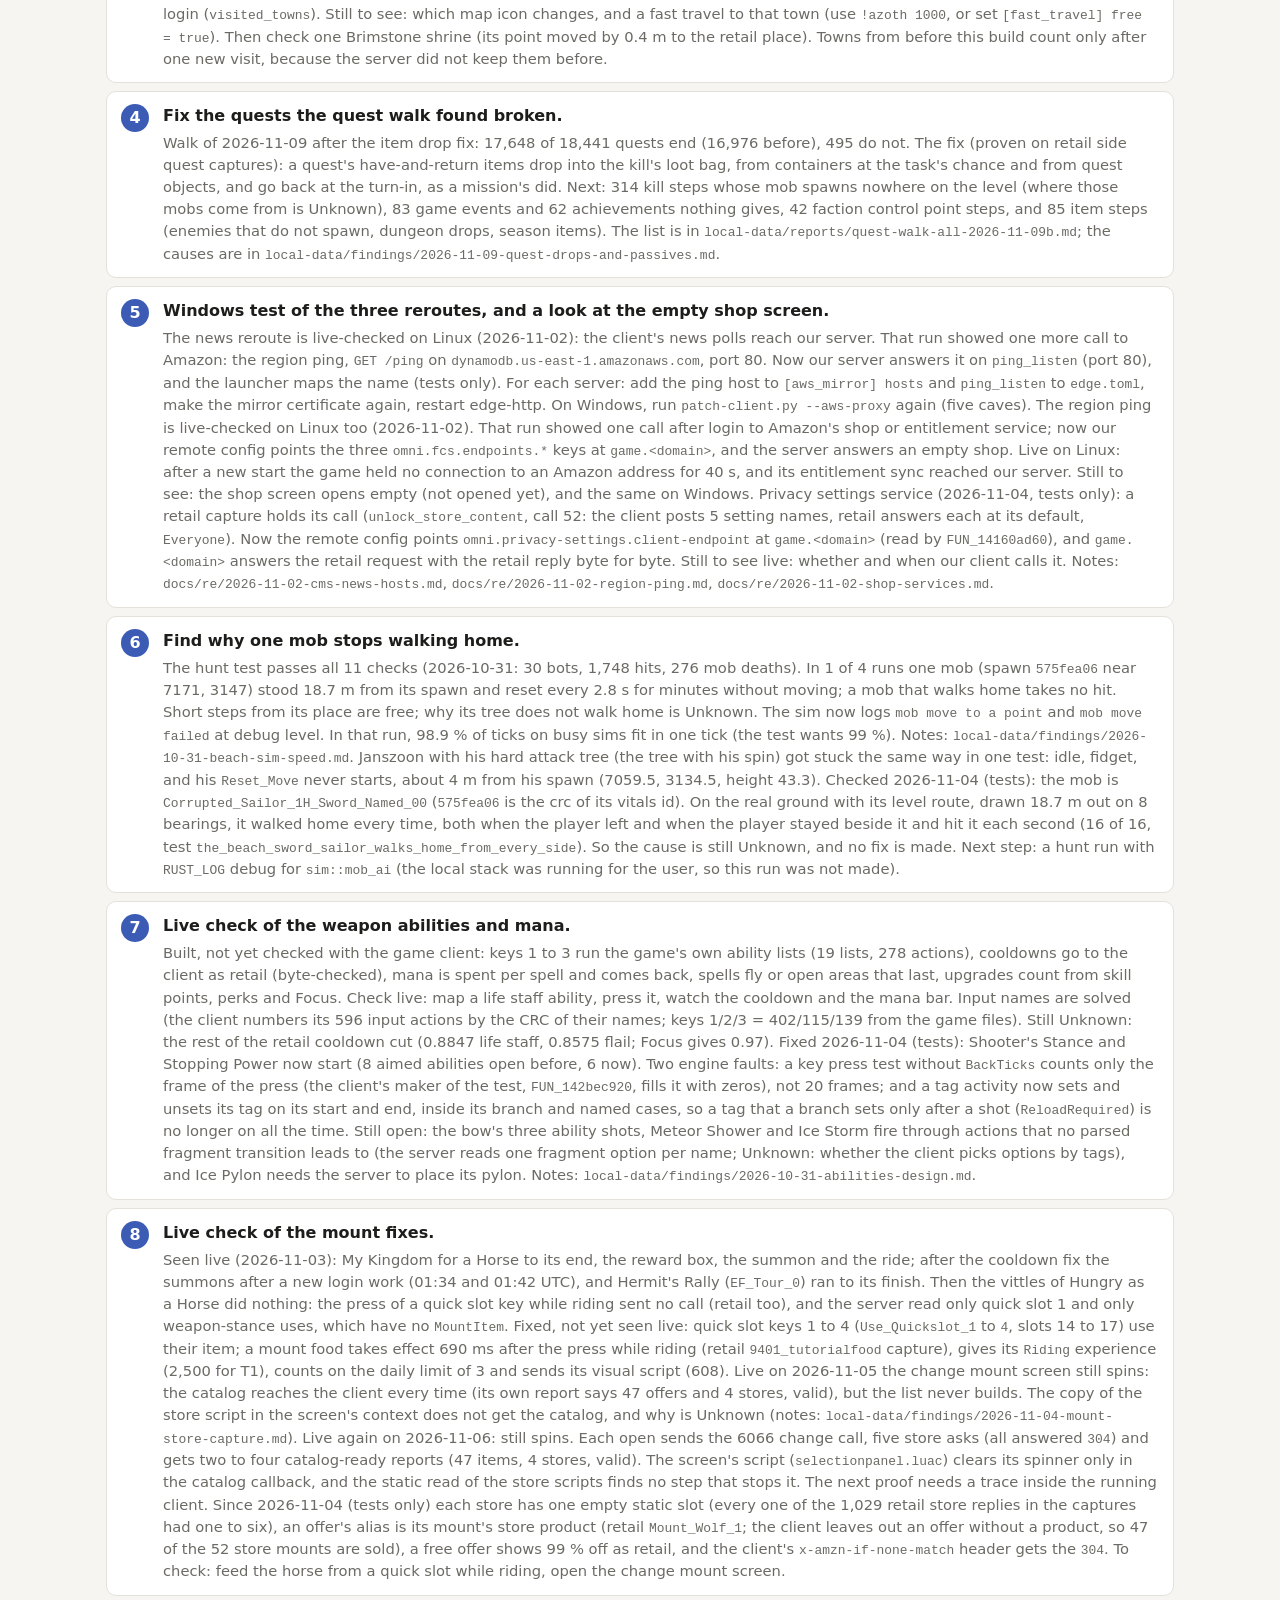
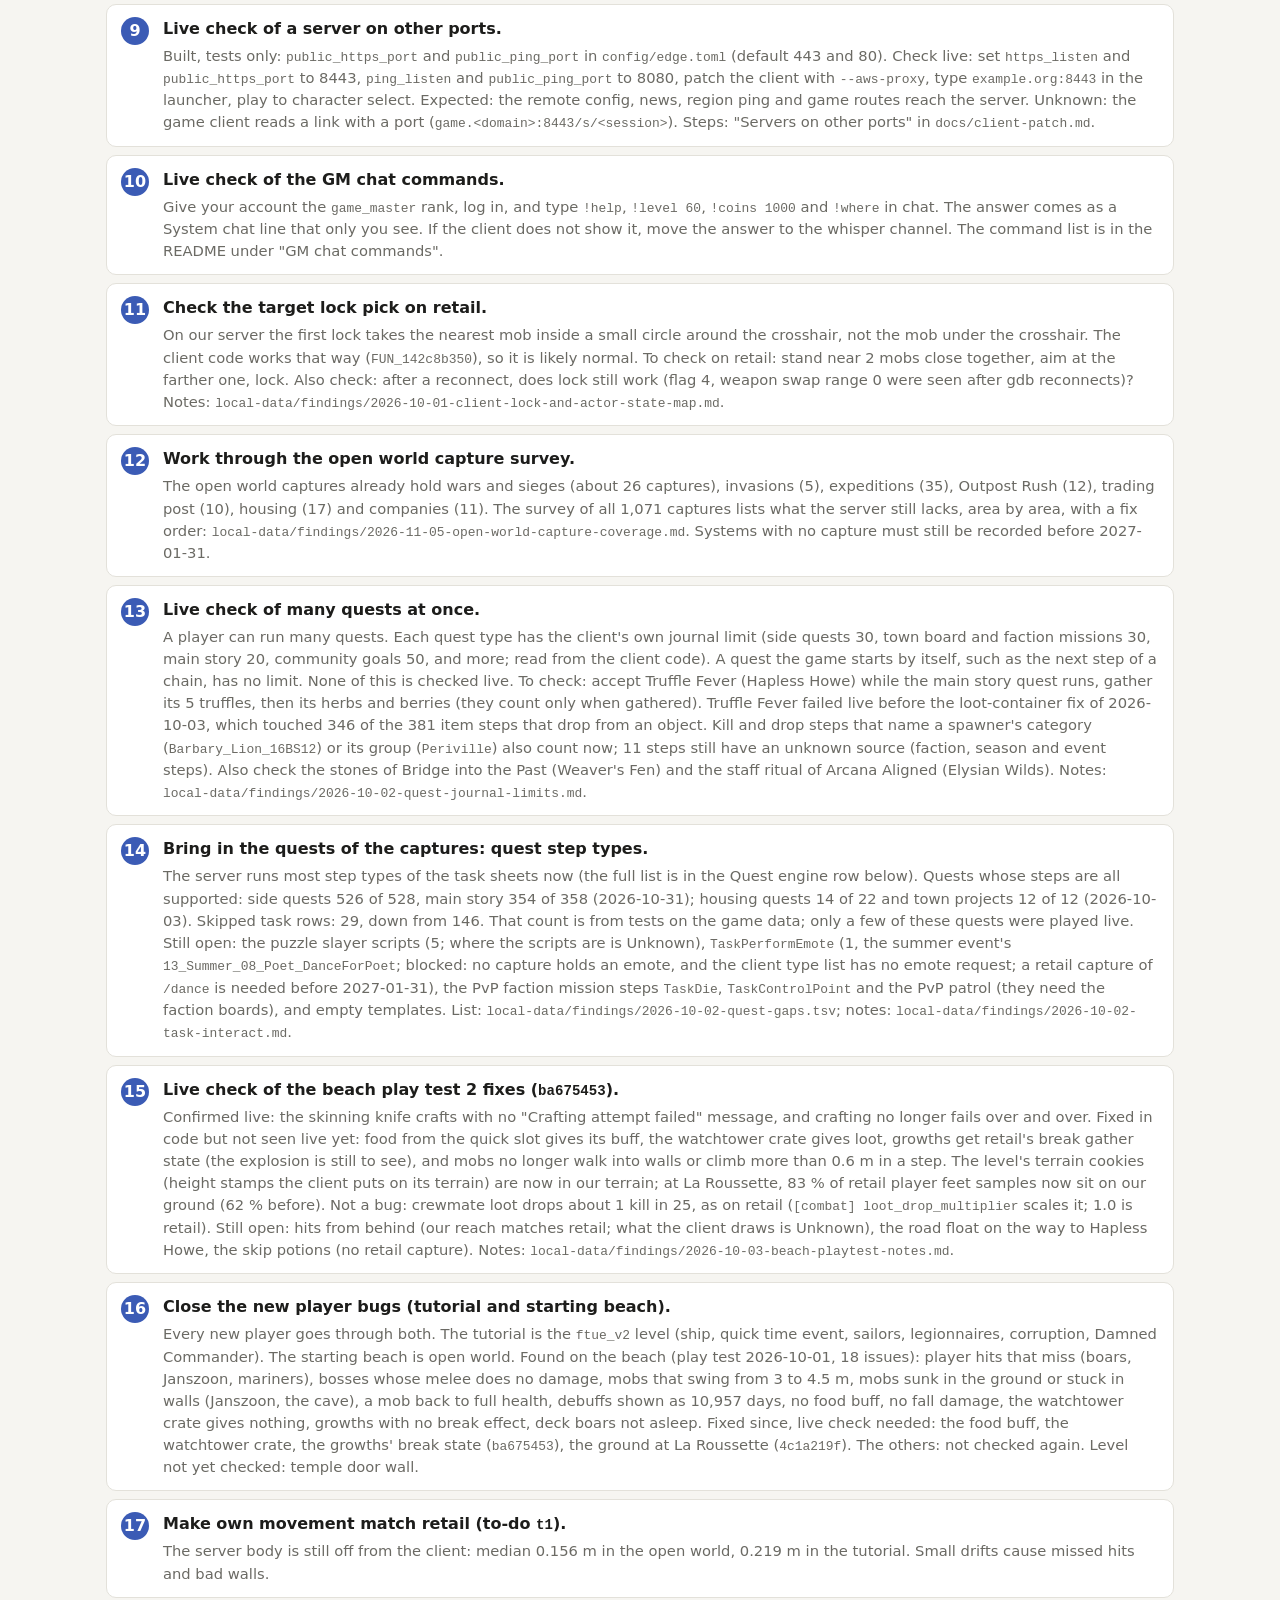
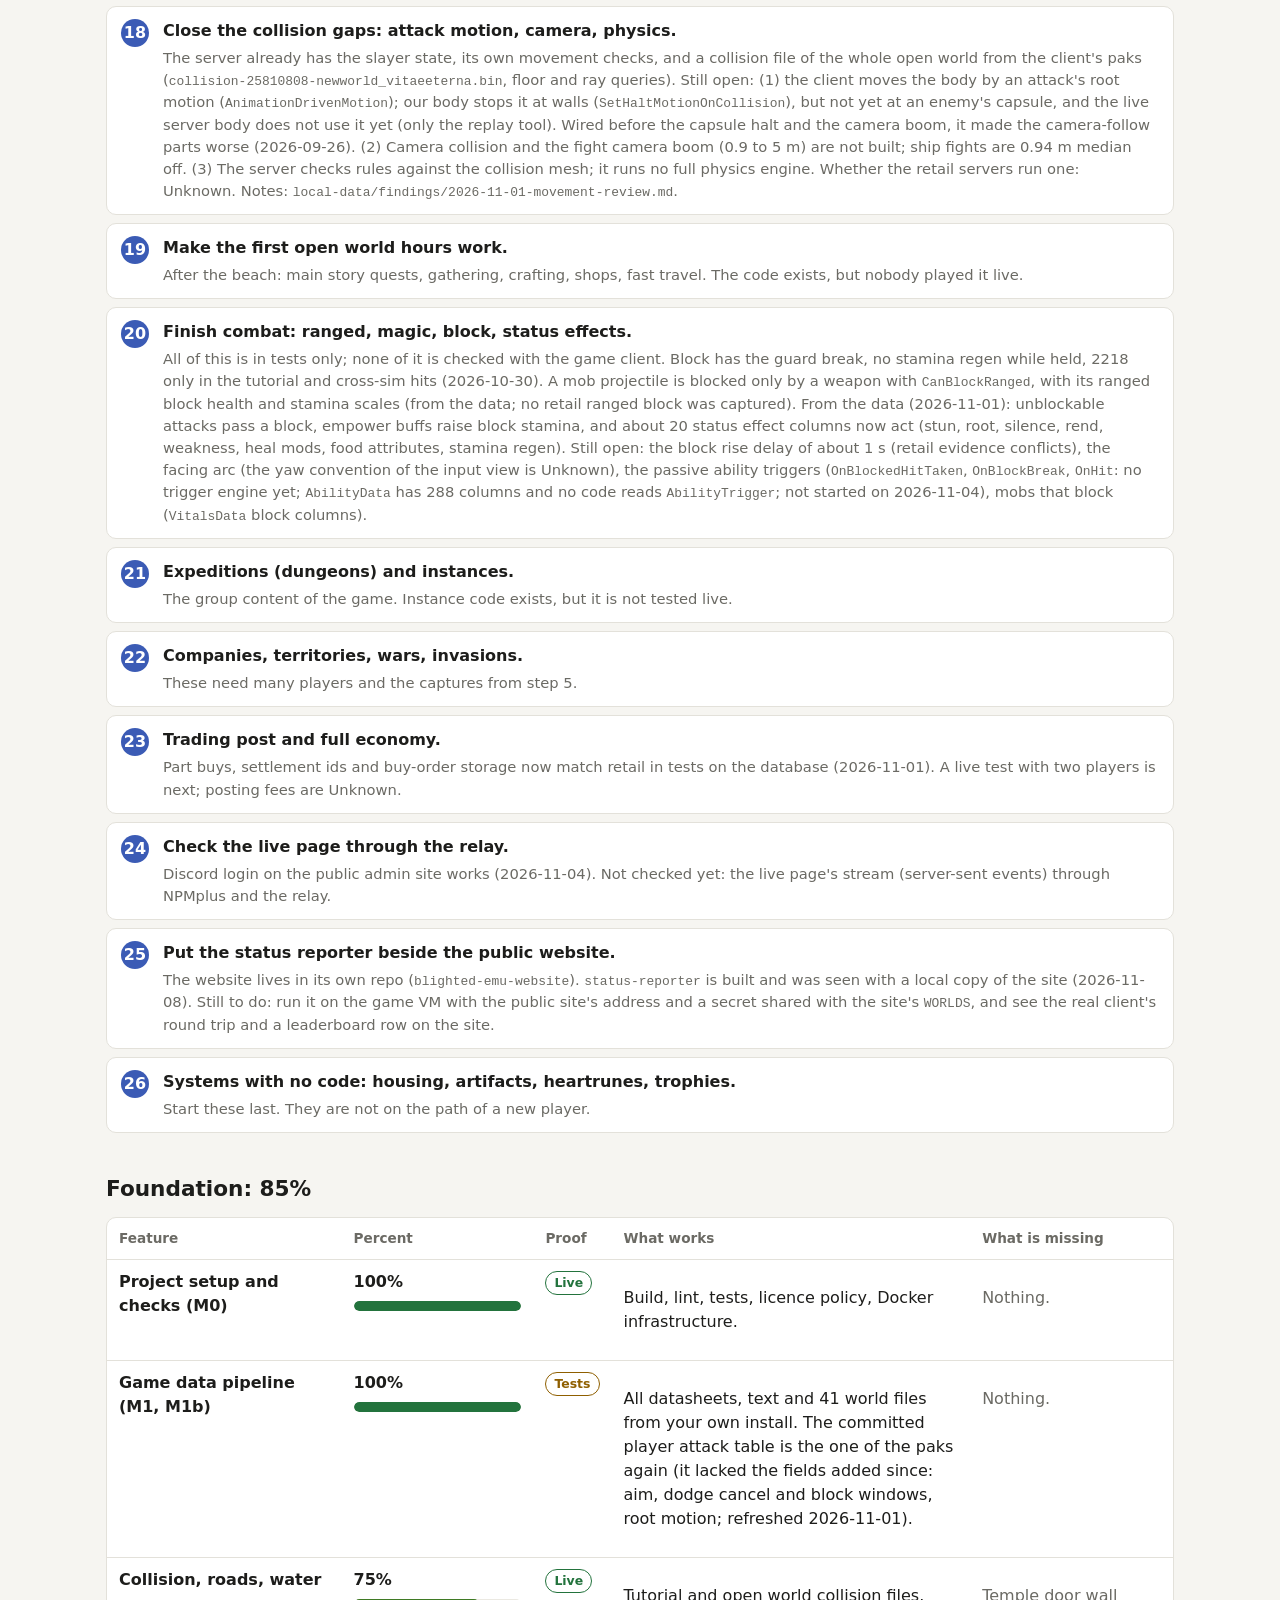
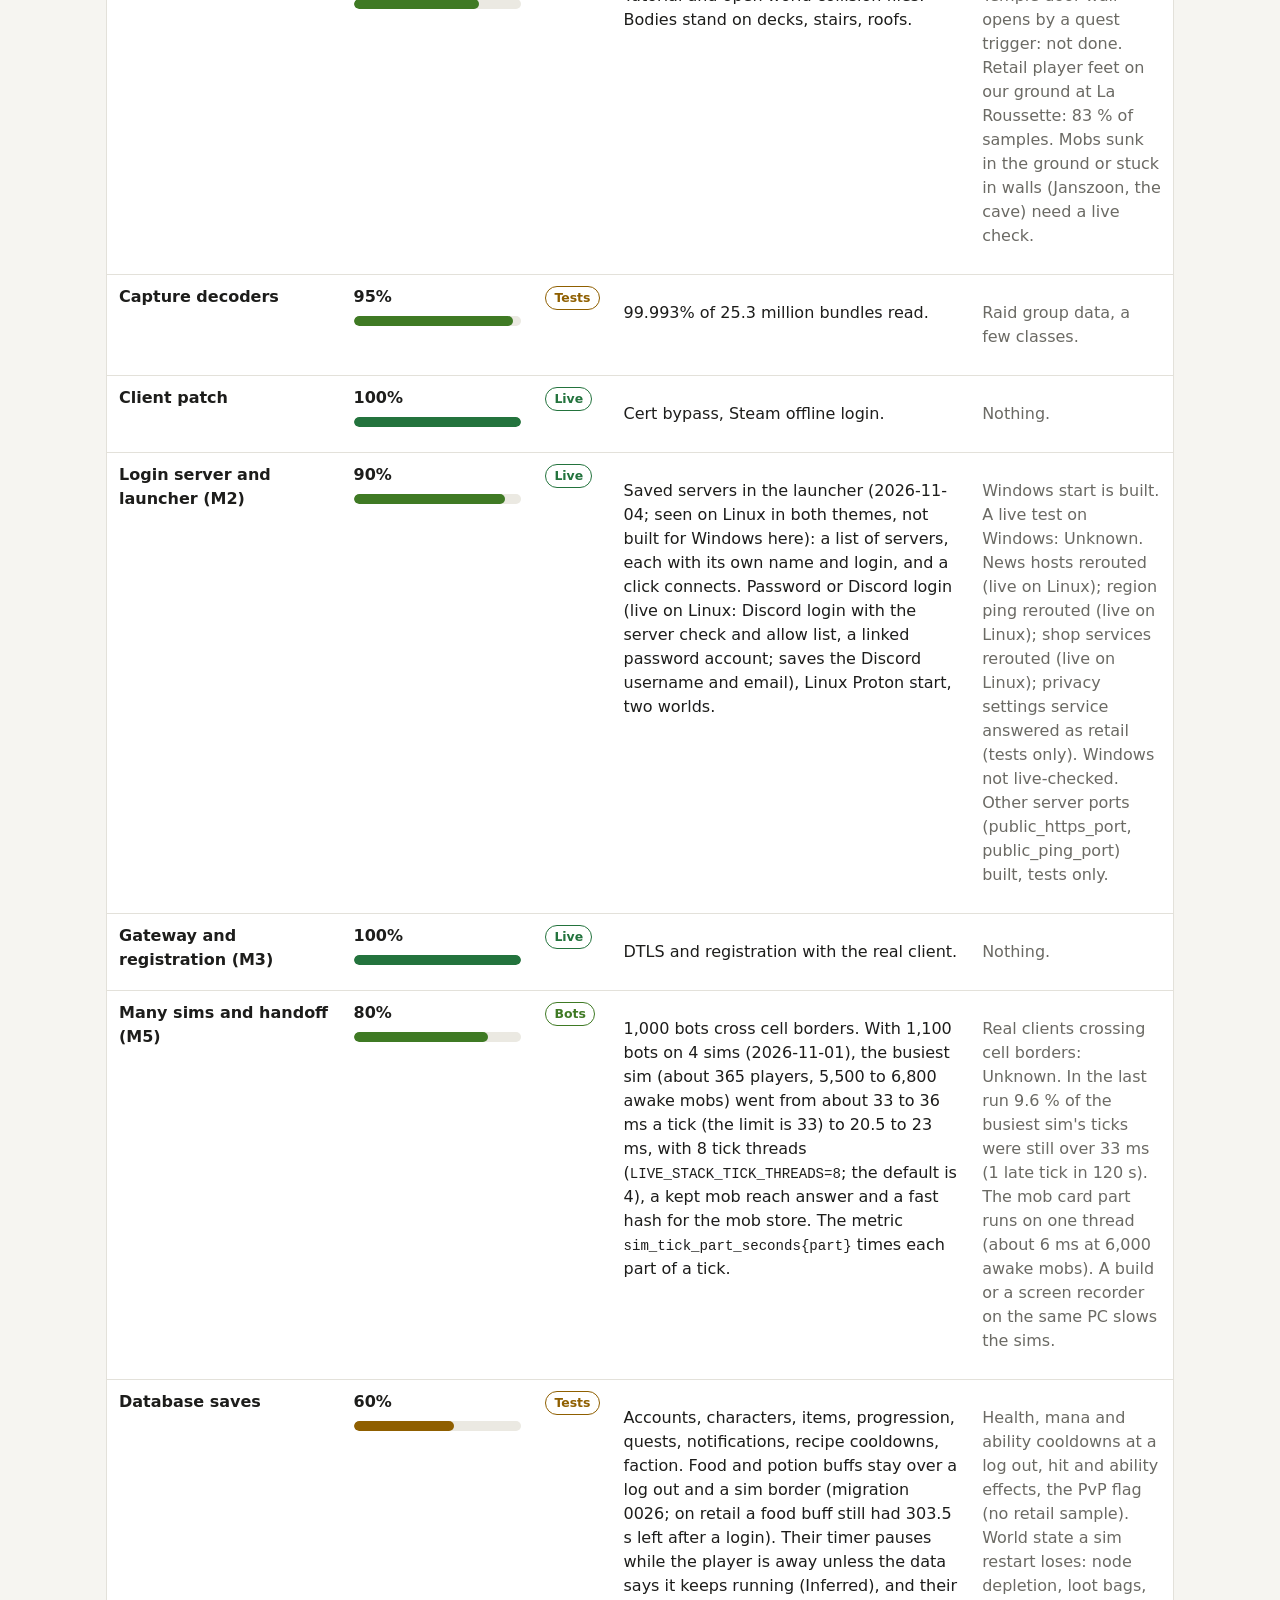
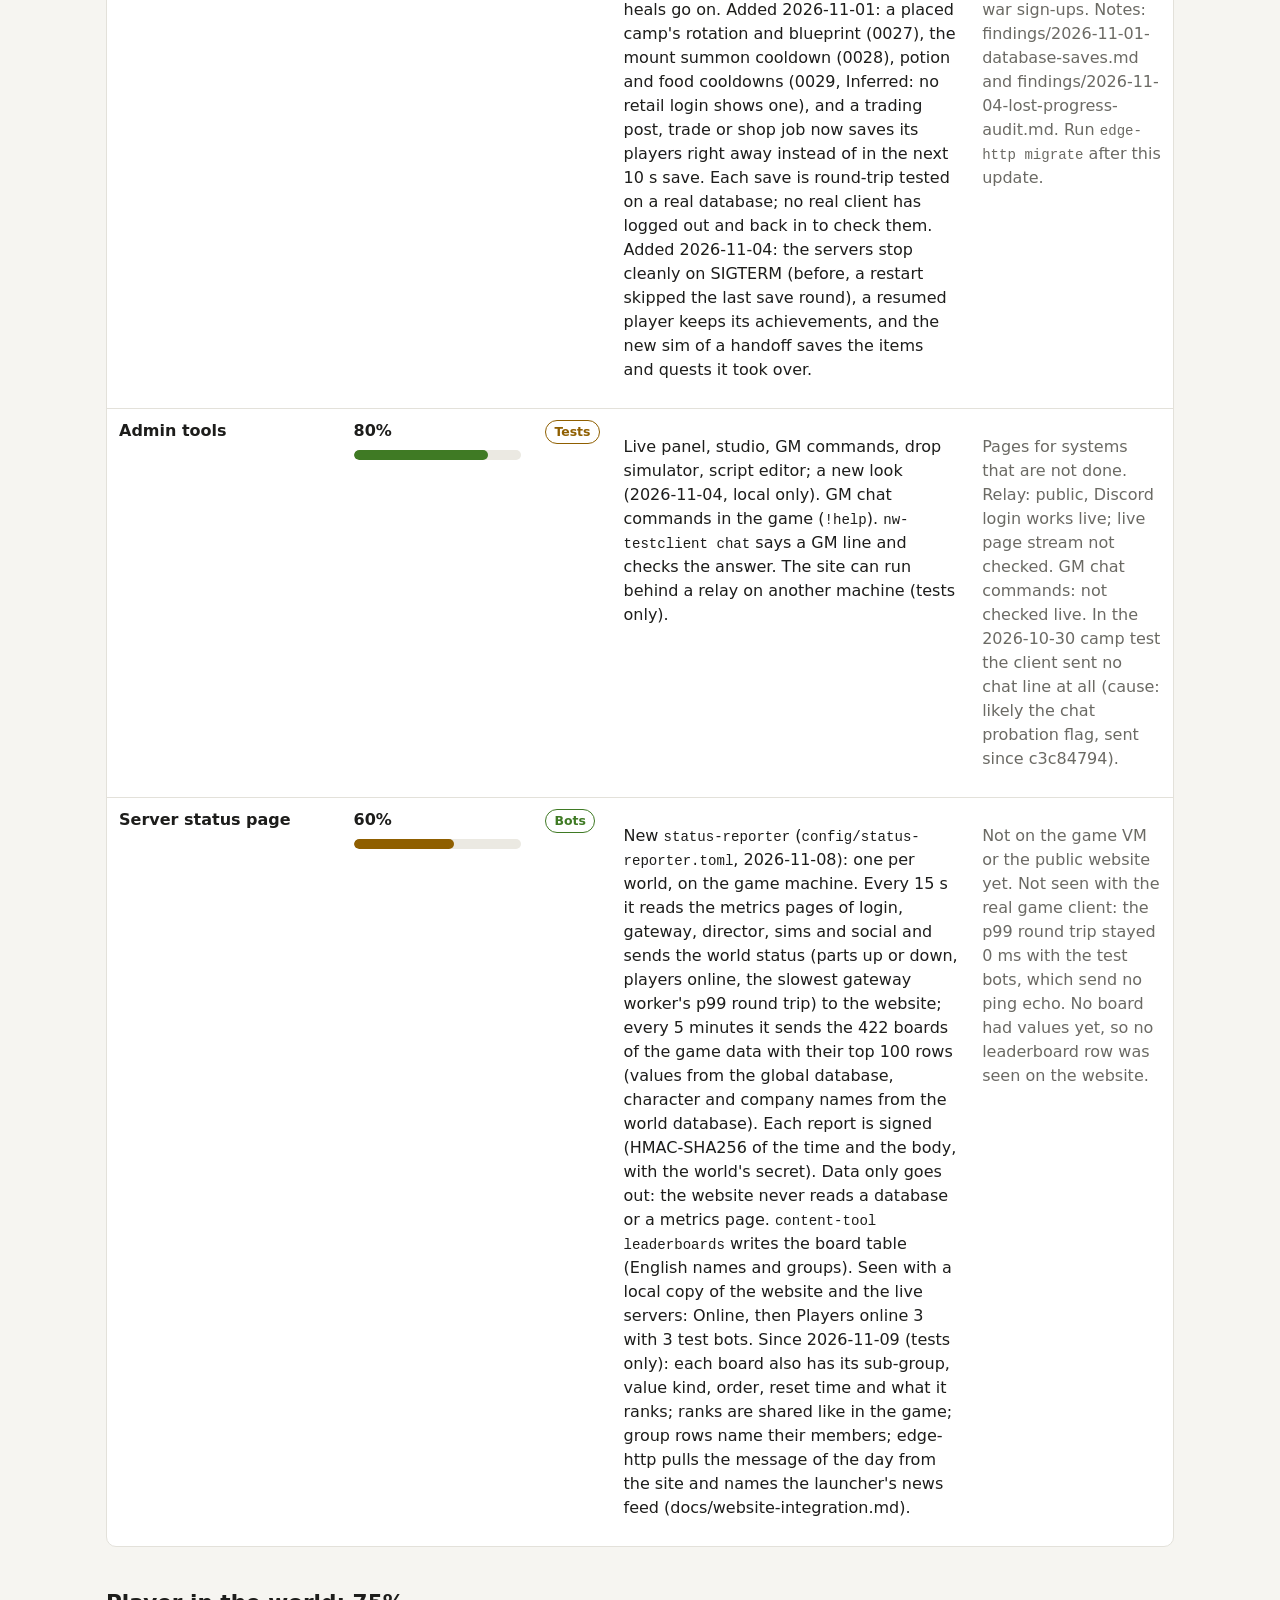
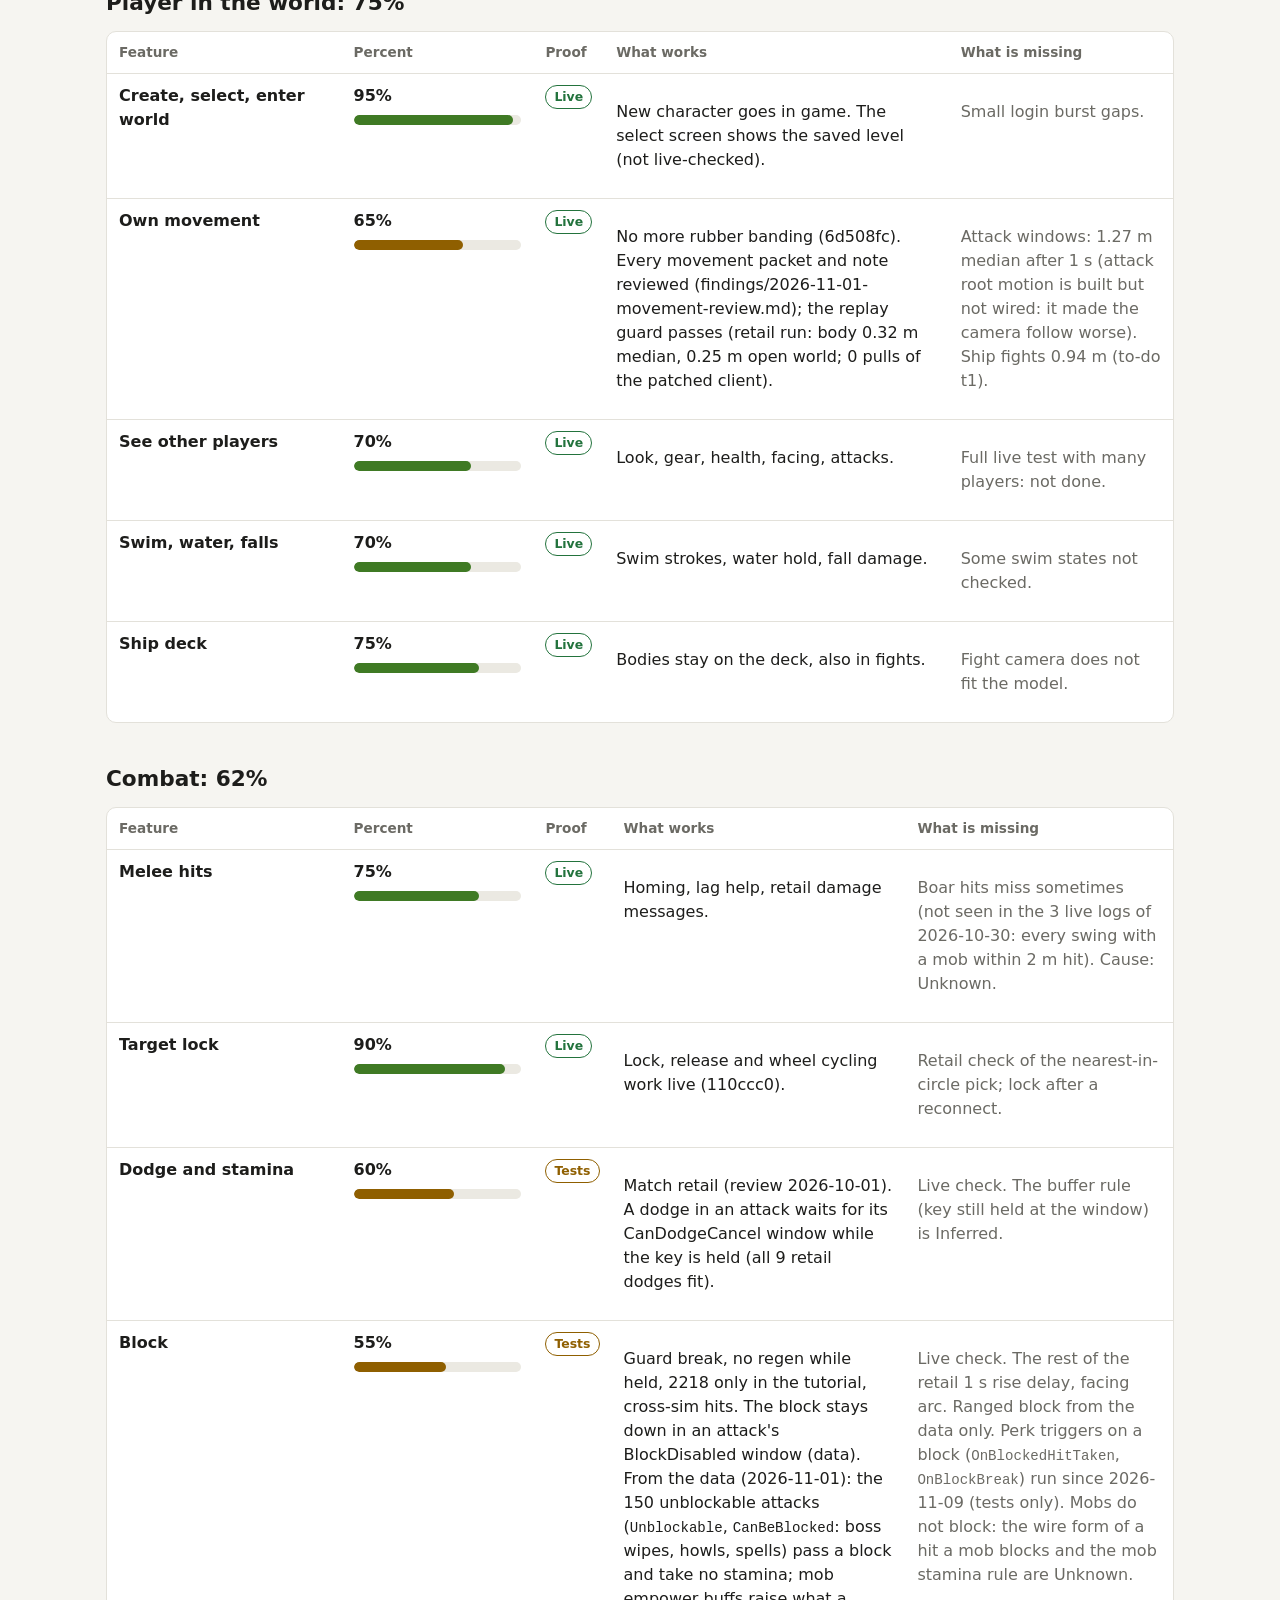
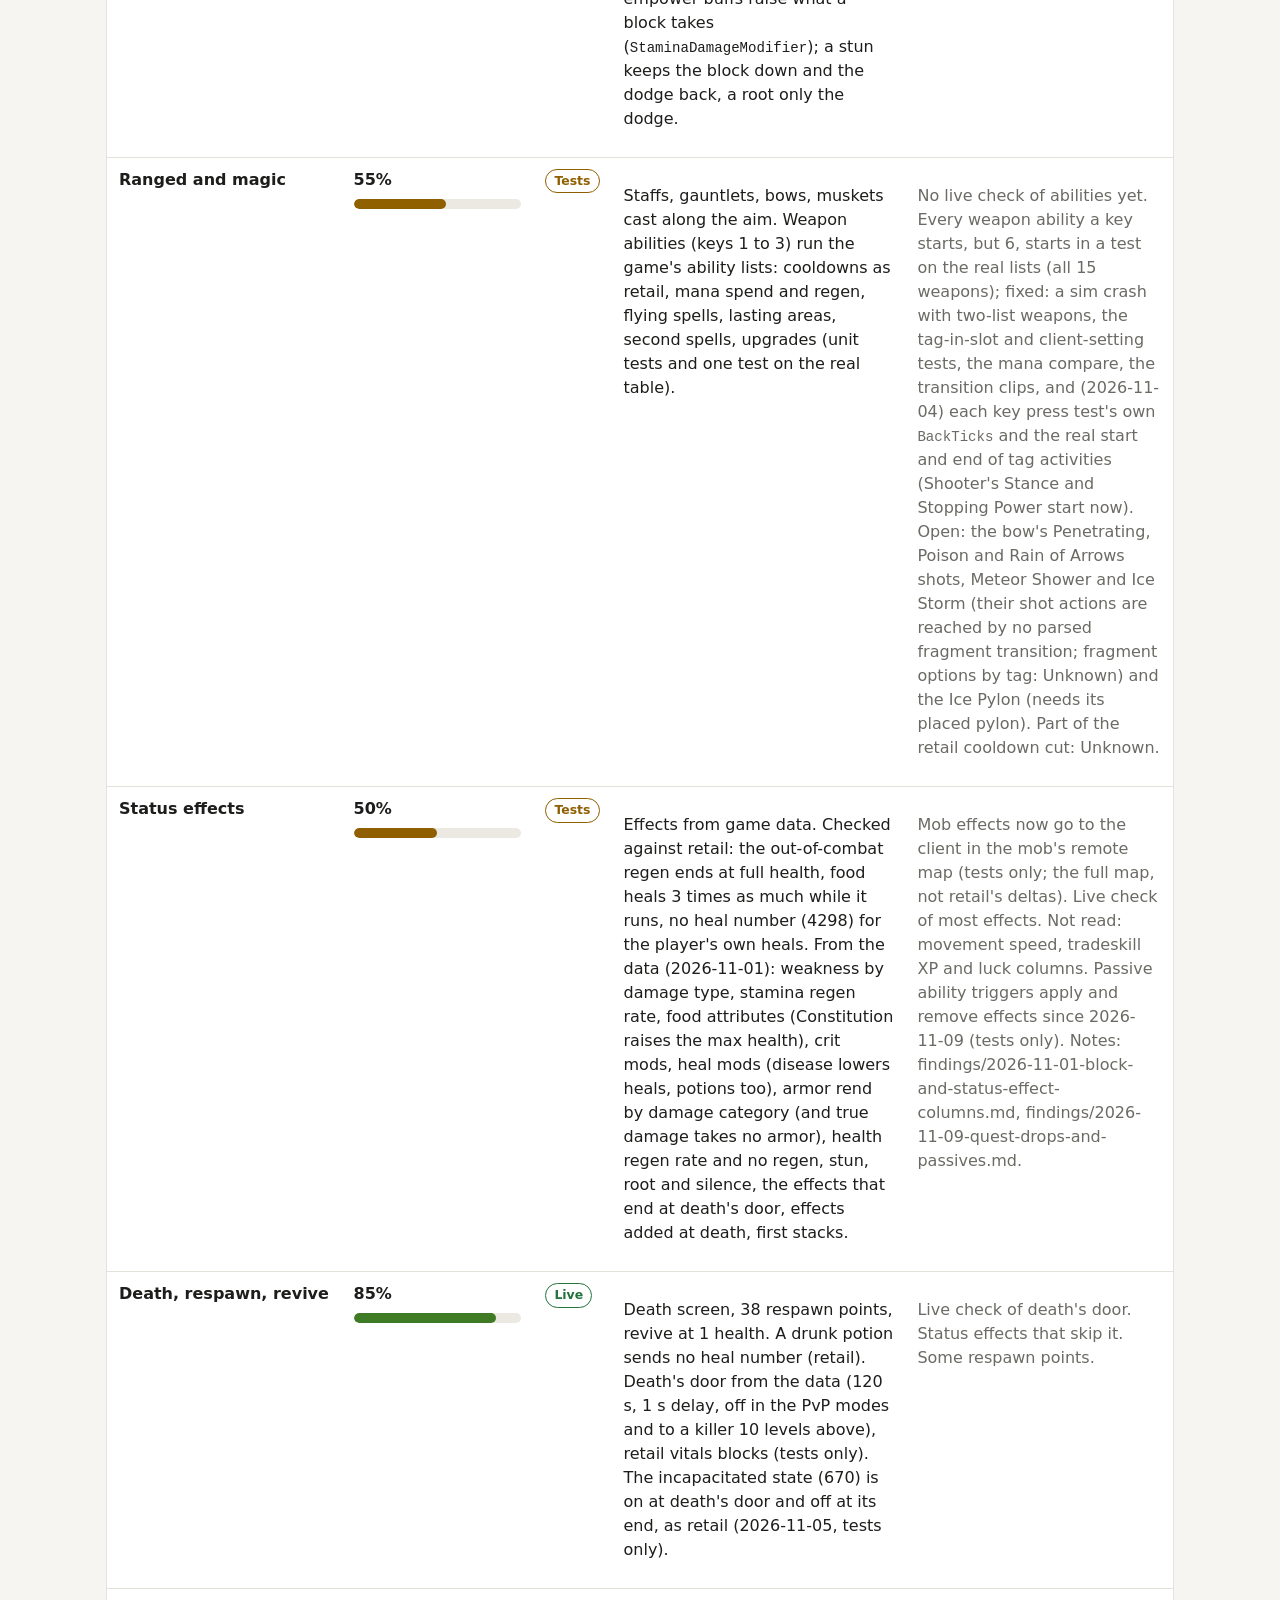
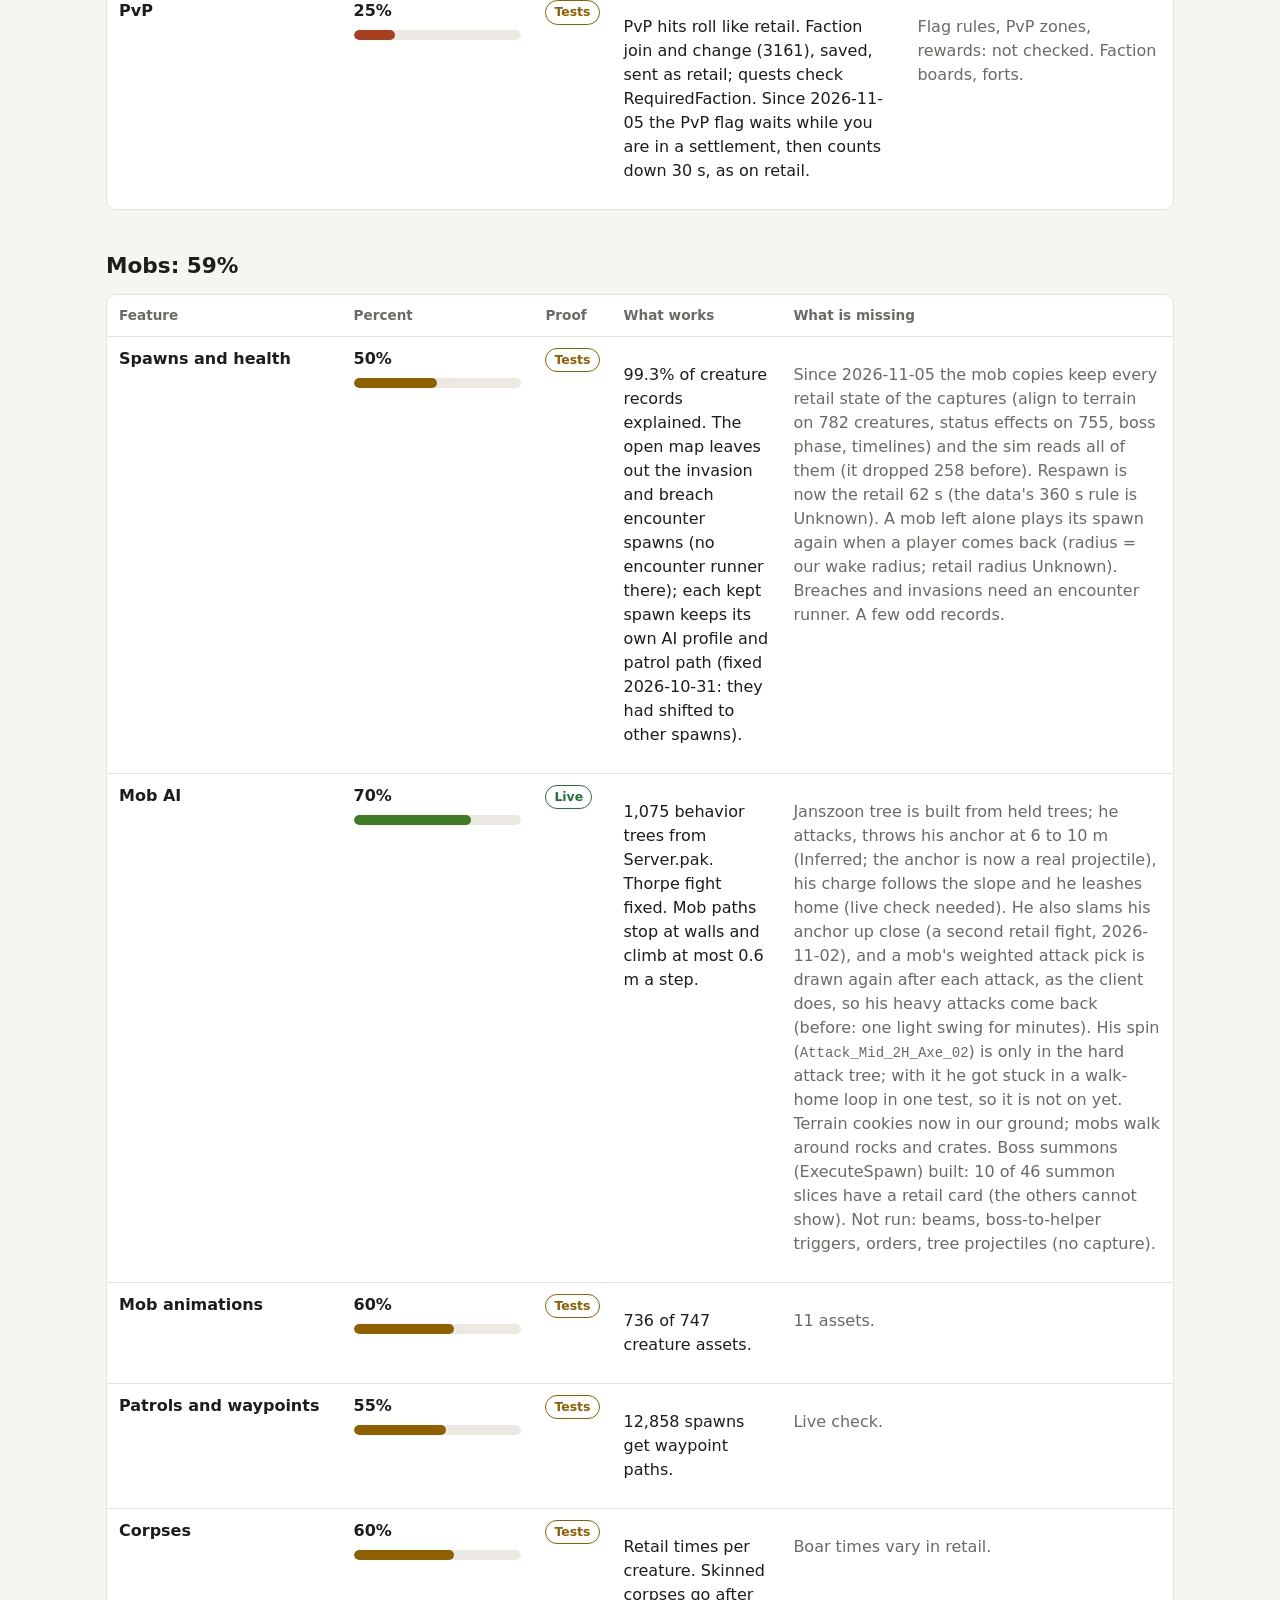
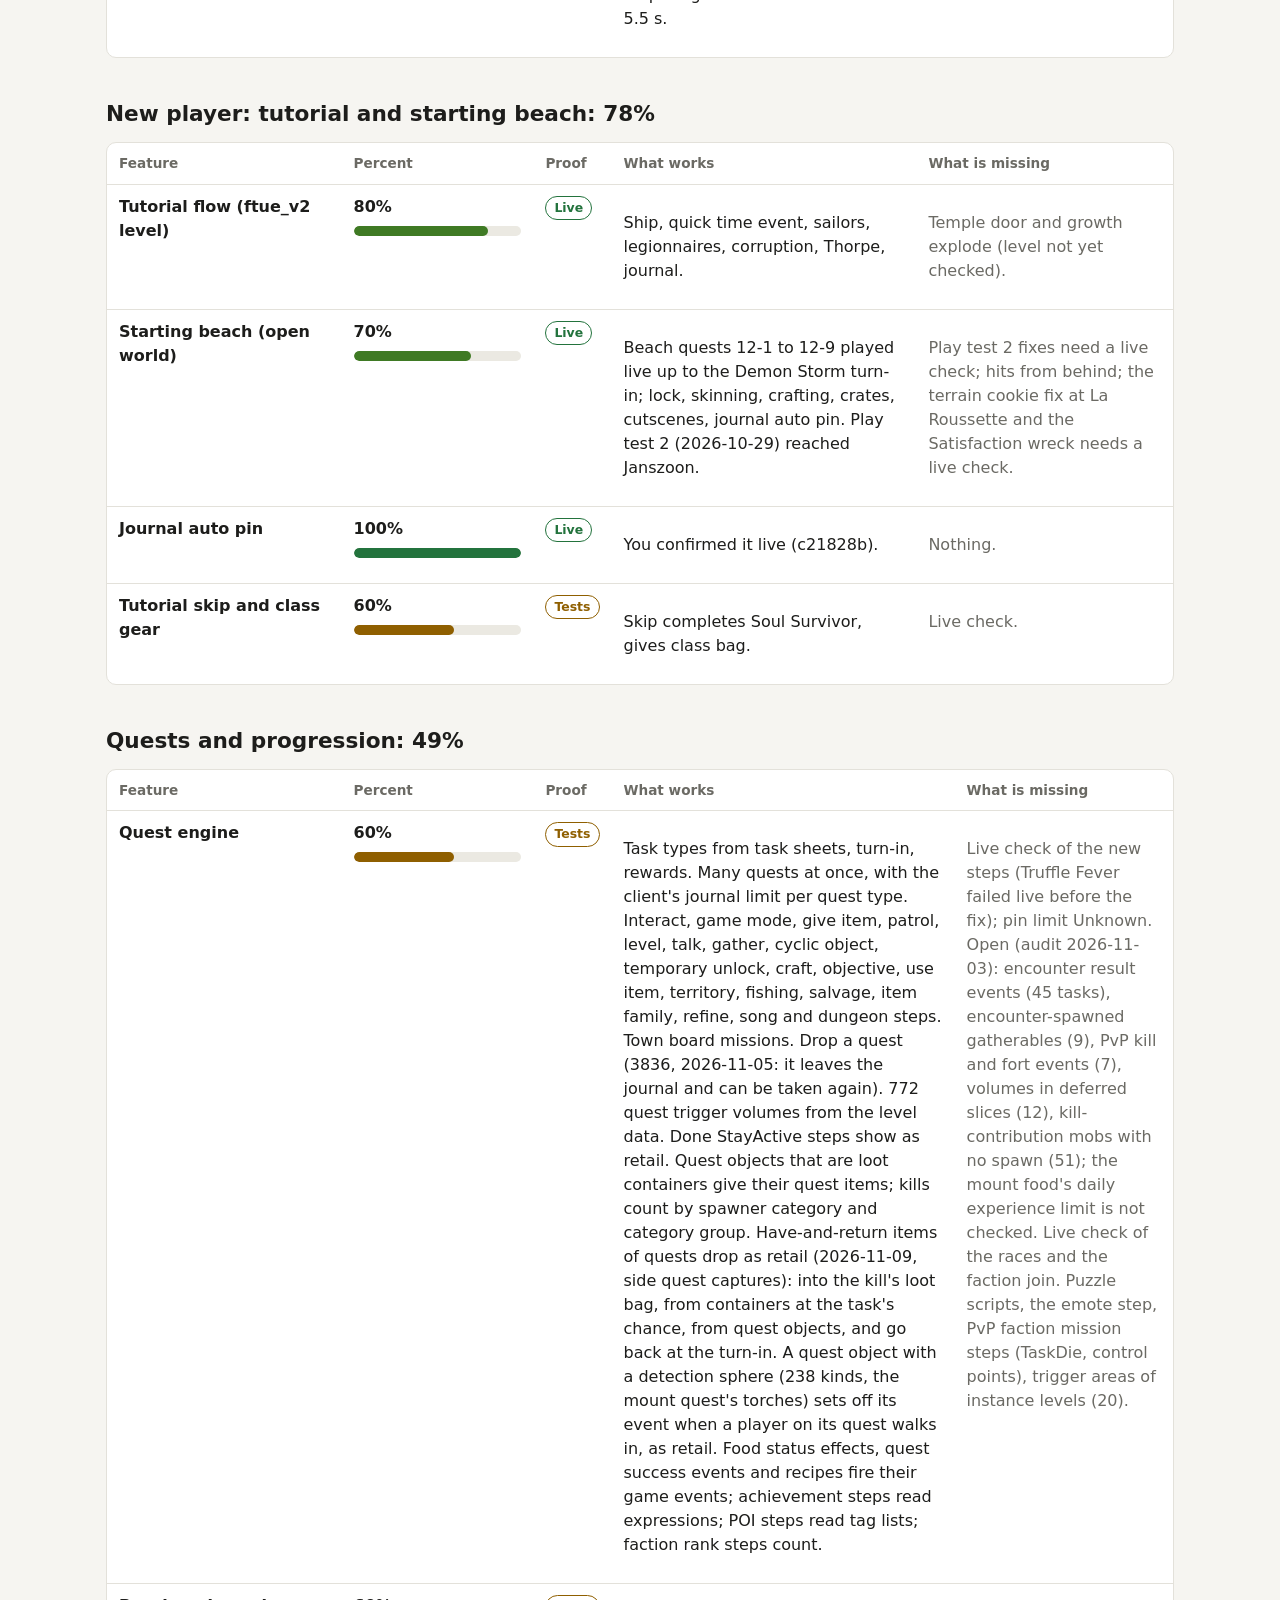
==== commit 859d60b0: "docs(progress): move the data to progress.json the website reads progress.json from main. progress.h" ====
--- a/docs/progress.html
+++ b/docs/progress.html
@@ -91,6 +91,8 @@
   .legend { display: flex; flex-wrap: wrap; gap: 8px 16px; margin: 8px 0 0; font-size: 0.92rem; }
   ul.done { background: var(--card); border: 1px solid var(--line); border-radius: 10px; padding: 12px 16px 12px 40px; margin: 0; }
   ul.done li { margin: 4px 0; }
+  ol.next p, ul.done p { margin: 0; }
+  ol.next p + p { margin-top: 4px; }
   code { font-family: ui-monospace, "Cascadia Code", Menlo, monospace; font-size: 0.88em; }
   footer { color: var(--muted); font-size: 0.9rem; margin-top: 40px; }
 </style>
@@ -98,7 +100,7 @@
 <body>
 <main>
   <h1>Blighted New World Emulator: Progress</h1>
-  <p class="sub">Status on 2026-11-09. Client build 25810808. Last commit <code>d8e79a6b</code>.</p>
+  <p class="sub" id="sub"></p>
 
   <div class="cards" id="summary"></div>
 
@@ -122,195 +124,22 @@
   </div>
 
   <h2>What to do next (in order)</h2>
-  <ol class="next">
-    <li><strong>Voice with two players.</strong>
-      <div class="why">Seen live on 2026-11-08 with one player: the rooms join and the player hears itself (<code>echo = true</code> in the local voice server). Still to see: two games in one room hear each other, and the speaking icon (whether retail shows one for the own voice is Unknown). Turn <code>echo</code> off for that test.</div></li>
-    <li><strong>Live check of the town points on the map.</strong>
-      <div class="why">Built (2026-11-06). Seen live on 2026-11-07: walking into a town gave the "town visited" line, and the visit was still saved after a new login (<code>visited_towns</code>). Still to see: which map icon changes, and a fast travel to that town (use <code>!azoth 1000</code>, or set <code>[fast_travel] free = true</code>). Then check one Brimstone shrine (its point moved by 0.4 m to the retail place). Towns from before this build count only after one new visit, because the server did not keep them before.</div></li>
-    <li><strong>Fix the quests the quest walk found broken.</strong>
-      <div class="why">The walk (2026-11-06) played all 18,441 quests and missions: 16,976 end, 1,173 do not. The biggest cause by far (698 quests) looks like one server gap: a normal quest's "have and return items" step keeps no item source, so the item never drops (a mission's step keeps it). Prove it on a retail capture first, then fix. Next come 297 kill steps with no matching open world mob, 47 step kinds the server does not run, and the beach chain for a character that skipped the tutorial (it waits for an achievement no open world step gives). The list with each quest's stop is in <code>local-data/reports/quest-walk-all.md</code>; the causes are in <code>local-data/findings/2026-11-06-quest-walk-and-play-bot.md</code>. The 6 quests the play bot reported broken (and the walk did not) were each a fault of the bot, not of the quest (2026-11-06): after the bot fixes, 5 of them were turned in over the network, and the sixth passed its old stop and waits at a step the bot does not play yet.</div></li>
-    <li><strong>Windows test of the three reroutes, and a look at the empty shop screen.</strong>
-      <div class="why">The news reroute is live-checked on Linux (2026-11-02): the client's news polls reach our server. That run showed one more call to Amazon: the region ping, <code>GET /ping</code> on <code>dynamodb.us-east-1.amazonaws.com</code>, port 80. Now our server answers it on <code>ping_listen</code> (port 80), and the launcher maps the name (tests only). For each server: add the ping host to <code>[aws_mirror] hosts</code> and <code>ping_listen</code> to <code>edge.toml</code>, make the mirror certificate again, restart edge-http. On Windows, run <code>patch-client.py --aws-proxy</code> again (five caves). The region ping is live-checked on Linux too (2026-11-02). That run showed one call after login to Amazon's shop or entitlement service; now our remote config points the three <code>omni.fcs.endpoints.*</code> keys at <code>game.&lt;domain&gt;</code>, and the server answers an empty shop. Live on Linux: after a new start the game held no connection to an Amazon address for 40 s, and its entitlement sync reached our server. Still to see: the shop screen opens empty (not opened yet), and the same on Windows. Privacy settings service (2026-11-04, tests only): a retail capture holds its call (<code>unlock_store_content</code>, call 52: the client posts 5 setting names, retail answers each at its default, <code>Everyone</code>). Now the remote config points <code>omni.privacy-settings.client-endpoint</code> at <code>game.&lt;domain&gt;</code> (read by <code>FUN_14160ad60</code>), and <code>game.&lt;domain&gt;</code> answers the retail request with the retail reply byte for byte. Still to see live: whether and when our client calls it. Notes: <code>docs/re/2026-11-02-cms-news-hosts.md</code>, <code>docs/re/2026-11-02-region-ping.md</code>, <code>docs/re/2026-11-02-shop-services.md</code>.</div></li>
-    <li><strong>Find why one mob stops walking home.</strong>
-      <div class="why">The hunt test passes all 11 checks (2026-10-31: 30 bots, 1,748 hits, 276 mob deaths). In 1 of 4 runs one mob (spawn <code>575fea06</code> near 7171, 3147) stood 18.7 m from its spawn and reset every 2.8 s for minutes without moving; a mob that walks home takes no hit. Short steps from its place are free; why its tree does not walk home is Unknown. The sim now logs <code>mob move to a point</code> and <code>mob move failed</code> at debug level. In that run, 98.9 % of ticks on busy sims fit in one tick (the test wants 99 %). Notes: <code>local-data/findings/2026-10-31-beach-sim-speed.md</code>. Janszoon with his hard attack tree (the tree with his spin) got stuck the same way in one test: idle, fidget, and his <code>Reset_Move</code> never starts, about 4 m from his spawn (7059.5, 3134.5, height 43.3). Checked 2026-11-04 (tests): the mob is <code>Corrupted_Sailor_1H_Sword_Named_00</code> (<code>575fea06</code> is the crc of its vitals id). On the real ground with its level route, drawn 18.7 m out on 8 bearings, it walked home every time, both when the player left and when the player stayed beside it and hit it each second (16 of 16, test <code>the_beach_sword_sailor_walks_home_from_every_side</code>). So the cause is still Unknown, and no fix is made. Next step: a hunt run with <code>RUST_LOG</code> debug for <code>sim::mob_ai</code> (the local stack was running for the user, so this run was not made).</div></li>
-    <li><strong>Live check of the weapon abilities and mana.</strong>
-      <div class="why">Built, not yet checked with the game client: keys 1 to 3 run the game's own ability lists (19 lists, 278 actions), cooldowns go to the client as retail (byte-checked), mana is spent per spell and comes back, spells fly or open areas that last, upgrades count from skill points, perks and Focus. Check live: map a life staff ability, press it, watch the cooldown and the mana bar. Input names are solved (the client numbers its 596 input actions by the CRC of their names; keys 1/2/3 = 402/115/139 from the game files). Still Unknown: the rest of the retail cooldown cut (0.8847 life staff, 0.8575 flail; Focus gives 0.97). Fixed 2026-11-04 (tests): Shooter's Stance and Stopping Power now start (8 aimed abilities open before, 6 now). Two engine faults: a key press test without <code>BackTicks</code> counts only the frame of the press (the client's maker of the test, <code>FUN_142bec920</code>, fills it with zeros), not 20 frames; and a tag activity now sets and unsets its tag on its start and end, inside its branch and named cases, so a tag that a branch sets only after a shot (<code>ReloadRequired</code>) is no longer on all the time. Still open: the bow's three ability shots, Meteor Shower and Ice Storm fire through actions that no parsed fragment transition leads to (the server reads one fragment option per name; Unknown: whether the client picks options by tags), and Ice Pylon needs the server to place its pylon. Notes: <code>local-data/findings/2026-10-31-abilities-design.md</code>.</div></li>
-    <li><strong>Live check of the mount fixes.</strong>
-      <div class="why">Seen live (2026-11-03): My Kingdom for a Horse to its end, the reward box, the summon and the ride; after the cooldown fix the summons after a new login work (01:34 and 01:42 UTC), and Hermit's Rally (<code>EF_Tour_0</code>) ran to its finish. Then the vittles of Hungry as a Horse did nothing: the press of a quick slot key while riding sent no call (retail too), and the server read only quick slot 1 and only weapon-stance uses, which have no <code>MountItem</code>. Fixed, not yet seen live: quick slot keys 1 to 4 (<code>Use_Quickslot_1</code> to <code>4</code>, slots 14 to 17) use their item; a mount food takes effect 690 ms after the press while riding (retail <code>9401_tutorialfood</code> capture), gives its <code>Riding</code> experience (2,500 for T1), counts on the daily limit of 3 and sends its visual script (608). Live on 2026-11-05 the change mount screen still spins: the catalog reaches the client every time (its own report says 47 offers and 4 stores, valid), but the list never builds. The copy of the store script in the screen's context does not get the catalog, and why is Unknown (notes: <code>local-data/findings/2026-11-04-mount-store-capture.md</code>). Live again on 2026-11-06: still spins. Each open sends the 6066 change call, five store asks (all answered <code>304</code>) and gets two to four catalog-ready reports (47 items, 4 stores, valid). The screen's script (<code>selectionpanel.luac</code>) clears its spinner only in the catalog callback, and the static read of the store scripts finds no step that stops it. The next proof needs a trace inside the running client. Since 2026-11-04 (tests only) each store has one empty static slot (every one of the 1,029 retail store replies in the captures had one to six), an offer's alias is its mount's store product (retail <code>Mount_Wolf_1</code>; the client leaves out an offer without a product, so 47 of the 52 store mounts are sold), a free offer shows 99 % off as retail, and the client's <code>x-amzn-if-none-match</code> header gets the <code>304</code>. To check: feed the horse from a quick slot while riding, open the change mount screen.</div></li>
-    <li><strong>Live check of a server on other ports.</strong>
-      <div class="why">Built, tests only: <code>public_https_port</code> and <code>public_ping_port</code> in <code>config/edge.toml</code> (default 443 and 80). Check live: set <code>https_listen</code> and <code>public_https_port</code> to 8443, <code>ping_listen</code> and <code>public_ping_port</code> to 8080, patch the client with <code>--aws-proxy</code>, type <code>example.org:8443</code> in the launcher, play to character select. Expected: the remote config, news, region ping and game routes reach the server. Unknown: the game client reads a link with a port (<code>game.&lt;domain&gt;:8443/s/&lt;session&gt;</code>). Steps: "Servers on other ports" in <code>docs/client-patch.md</code>.</div></li>
-    <li><strong>Live check of the GM chat commands.</strong>
-      <div class="why">Give your account the <code>game_master</code> rank, log in, and type <code>!help</code>, <code>!level 60</code>, <code>!coins 1000</code> and <code>!where</code> in chat. The answer comes as a System chat line that only you see. If the client does not show it, move the answer to the whisper channel. The command list is in the README under "GM chat commands".</div></li>
-    <li><strong>Check the target lock pick on retail.</strong>
-      <div class="why">On our server the first lock takes the nearest mob inside a small circle around the crosshair, not the mob under the crosshair. The client code works that way (<code>FUN_142c8b350</code>), so it is likely normal. To check on retail: stand near 2 mobs close together, aim at the farther one, lock. Also check: after a reconnect, does lock still work (flag 4, weapon swap range 0 were seen after gdb reconnects)? Notes: <code>local-data/findings/2026-10-01-client-lock-and-actor-state-map.md</code>.</div></li>
-    <li><strong>Work through the open world capture survey.</strong>
-      <div class="why">The open world captures already hold wars and sieges (about 26 captures), invasions (5), expeditions (35), Outpost Rush (12), trading post (10), housing (17) and companies (11). The survey of all 1,071 captures lists what the server still lacks, area by area, with a fix order: <code>local-data/findings/2026-11-05-open-world-capture-coverage.md</code>. Systems with no capture must still be recorded before 2027-01-31.</div></li>
-    <li><strong>Live check of many quests at once.</strong>
-      <div class="why">A player can run many quests. Each quest type has the client's own journal limit (side quests 30, town board and faction missions 30, main story 20, community goals 50, and more; read from the client code). A quest the game starts by itself, such as the next step of a chain, has no limit. None of this is checked live. To check: accept Truffle Fever (Hapless Howe) while the main story quest runs, gather its 5 truffles, then its herbs and berries (they count only when gathered). Truffle Fever failed live before the loot-container fix of 2026-10-03, which touched 346 of the 381 item steps that drop from an object. Kill and drop steps that name a spawner's category (<code>Barbary_Lion_16BS12</code>) or its group (<code>Periville</code>) also count now; 11 steps still have an unknown source (faction, season and event steps). Also check the stones of Bridge into the Past (Weaver's Fen) and the staff ritual of Arcana Aligned (Elysian Wilds). Notes: <code>local-data/findings/2026-10-02-quest-journal-limits.md</code>.</div></li>
-    <li><strong>Bring in the quests of the captures: quest step types.</strong>
-      <div class="why">The server runs most step types of the task sheets now (the full list is in the Quest engine row below). Quests whose steps are all supported: side quests 526 of 528, main story 354 of 358 (2026-10-31); housing quests 14 of 22 and town projects 12 of 12 (2026-10-03). Skipped task rows: 29, down from 146. That count is from tests on the game data; only a few of these quests were played live. Still open: the puzzle slayer scripts (5; where the scripts are is Unknown), <code>TaskPerformEmote</code> (1, the summer event's <code>13_Summer_08_Poet_DanceForPoet</code>; blocked: no capture holds an emote, and the client type list has no emote request; a retail capture of <code>/dance</code> is needed before 2027-01-31), the PvP faction mission steps <code>TaskDie</code>, <code>TaskControlPoint</code> and the PvP patrol (they need the faction boards), and empty templates. List: <code>local-data/findings/2026-10-02-quest-gaps.tsv</code>; notes: <code>local-data/findings/2026-10-02-task-interact.md</code>.</div></li>
-    <li><strong>Live check of the beach play test 2 fixes (<code>ba675453</code>).</strong>
-      <div class="why">Confirmed live: the skinning knife crafts with no "Crafting attempt failed" message, and crafting no longer fails over and over. Fixed in code but not seen live yet: food from the quick slot gives its buff, the watchtower crate gives loot, growths get retail's break gather state (the explosion is still to see), and mobs no longer walk into walls or climb more than 0.6 m in a step. The level's terrain cookies (height stamps the client puts on its terrain) are now in our terrain; at La Roussette, 83 % of retail player feet samples now sit on our ground (62 % before). Not a bug: crewmate loot drops about 1 kill in 25, as on retail (<code>[combat] loot_drop_multiplier</code> scales it; 1.0 is retail). Still open: hits from behind (our reach matches retail; what the client draws is Unknown), the road float on the way to Hapless Howe, the skip potions (no retail capture). Notes: <code>local-data/findings/2026-10-03-beach-playtest-notes.md</code>.</div></li>
-    <li><strong>Close the new player bugs (tutorial and starting beach).</strong>
-      <div class="why">Every new player goes through both. The tutorial is the <code>ftue_v2</code> level (ship, quick time event, sailors, legionnaires, corruption, Damned Commander). The starting beach is open world. Found on the beach (play test 2026-10-01, 18 issues): player hits that miss (boars, Janszoon, mariners), bosses whose melee does no damage, mobs that swing from 3 to 4.5 m, mobs sunk in the ground or stuck in walls (Janszoon, the cave), a mob back to full health, debuffs shown as 10,957 days, no food buff, no fall damage, the watchtower crate gives nothing, growths with no break effect, deck boars not asleep. Fixed since, live check needed: the food buff, the watchtower crate, the growths' break state (<code>ba675453</code>), the ground at La Roussette (<code>4c1a219f</code>). The others: not checked again. Level not yet checked: temple door wall.</div></li>
-    <li><strong>Make own movement match retail (to-do <code>t1</code>).</strong>
-      <div class="why">The server body is still off from the client: median 0.156 m in the open world, 0.219 m in the tutorial. Small drifts cause missed hits and bad walls.</div></li>
-    <li><strong>Close the collision gaps: attack motion, camera, physics.</strong>
-      <div class="why">The server already has the slayer state, its own movement checks, and a collision file of the whole open world from the client's paks (<code>collision-25810808-newworld_vitaeeterna.bin</code>, floor and ray queries). Still open: (1) the client moves the body by an attack's root motion (<code>AnimationDrivenMotion</code>); our body stops it at walls (<code>SetHaltMotionOnCollision</code>), but not yet at an enemy's capsule, and the live server body does not use it yet (only the replay tool). Wired before the capsule halt and the camera boom, it made the camera-follow parts worse (2026-09-26). (2) Camera collision and the fight camera boom (0.9 to 5 m) are not built; ship fights are 0.94 m median off. (3) The server checks rules against the collision mesh; it runs no full physics engine. Whether the retail servers run one: Unknown. Notes: <code>local-data/findings/2026-11-01-movement-review.md</code>.</div></li>
-    <li><strong>Make the first open world hours work.</strong>
-      <div class="why">After the beach: main story quests, gathering, crafting, shops, fast travel. The code exists, but nobody played it live.</div></li>
-    <li><strong>Finish combat: ranged, magic, block, status effects.</strong>
-      <div class="why">All of this is in tests only; none of it is checked with the game client. Block has the guard break, no stamina regen while held, 2218 only in the tutorial and cross-sim hits (2026-10-30). A mob projectile is blocked only by a weapon with <code>CanBlockRanged</code>, with its ranged block health and stamina scales (from the data; no retail ranged block was captured). From the data (2026-11-01): unblockable attacks pass a block, empower buffs raise block stamina, and about 20 status effect columns now act (stun, root, silence, rend, weakness, heal mods, food attributes, stamina regen). Still open: the block rise delay of about 1 s (retail evidence conflicts), the facing arc (the yaw convention of the input view is Unknown), the passive ability triggers (<code>OnBlockedHitTaken</code>, <code>OnBlockBreak</code>, <code>OnHit</code>: no trigger engine yet; <code>AbilityData</code> has 288 columns and no code reads <code>AbilityTrigger</code>; not started on 2026-11-04), mobs that block (<code>VitalsData</code> block columns).</div></li>
-    <li><strong>Expeditions (dungeons) and instances.</strong>
-      <div class="why">The group content of the game. Instance code exists, but it is not tested live.</div></li>
-    <li><strong>Companies, territories, wars, invasions.</strong>
-      <div class="why">These need many players and the captures from step 5.</div></li>
-    <li><strong>Trading post and full economy.</strong>
-      <div class="why">Part buys, settlement ids and buy-order storage now match retail in tests on the database (2026-11-01). A live test with two players is next; posting fees are Unknown.</div></li>
-    <li><strong>Check the live page through the relay.</strong>
-      <div class="why">Discord login on the public admin site works (2026-11-04). Not checked yet: the live page's stream (server-sent events) through NPMplus and the relay.</div></li>
-    <li><strong>Put the status reporter beside the public website.</strong>
-      <div class="why">The website lives in its own repo (<code>blighted-emu-website</code>). <code>status-reporter</code> is built and was seen with a local copy of the site (2026-11-08). Still to do: run it on the game VM with the public site's address and a secret shared with the site's <code>WORLDS</code>, and see the real client's round trip and a leaderboard row on the site.</div></li>
-    <li><strong>Systems with no code: housing, artifacts, heartrunes, trophies.</strong>
-      <div class="why">Start these last. They are not on the path of a new player.</div></li>
-  </ol>
+  <ol class="next" id="next"></ol>
 
   <div id="areas"></div>
 
   <h2>Done list</h2>
-  <ul class="done">
-    <li>Website link, part 2 (2026-11-09, tests only). The leaderboard report now gives each board its sub-group, value kind (Time, Ratio, Days ...), order (lowest first for clear times), whether it holds every world, what it ranks (character, company or group), the current rotation and its reset time (the season end comes from the client's remote config). Rows keep the game's shared ranks (1, 1, 3), keep decimals (clear times in seconds), and group rows name every member this world knows. With <code>[website] site_url</code> in the edge config, <code>edge-http</code> gets the message of the day for character select from the site once a minute (ETag, last good copy kept), and the new <code>GET /launcher/news-source</code> tells the launcher where the site's news feed is. The client shows the message of the day as plain text (markup is off in its screen files). How a site connects: <code>docs/website-integration.md</code>.</li>
-    <li>Status reporter for the website (2026-11-08, seen with test bots and a local copy of the website). New <code>status-reporter</code> (<code>config/status-reporter.toml</code>): one per world, on the game machine, sending out only. Every 15 s it reads the metrics pages of each part (login, gateway, director, sims, social; a part is up when each of its pages answers with a Prometheus text page, also an empty one: a server that just started has counted nothing yet) and posts the status to <code>/api/ingest/status</code>: the part states, the players of the sims (<code>sim_players</code>) and the largest gateway worker p99 round trip. Every 5 minutes it posts all 422 boards of the game data to <code>/api/ingest/leaderboards</code>, with the top 100 named rows of each board's current rotation; a row whose entity is no character or company of the world is left out. Each report carries the world id, the time and a lowercase hex HMAC-SHA256 of <code>time.body</code> with the world's secret (the website's test vector passes). <code>content-tool leaderboards</code> writes the board table <code>leaderboards-&lt;build&gt;.json</code> with the English names and groups. The rotation keys of <code>[leaderboards]</code> are now one shared type for the sim and the reporter. Live check: the local site went from "No signal" to Online, and showed Players online 3 while 3 test bots were in the world.</li>
-    <li>Discord role access (2026-11-08, tests only). With the allow list on, the holders of a role in <code>[discord] allowed_role_ids</code> (in the <code>guild_id</code> server) may log in too, so a whole group of testers needs no per-person list. The roles come from the member record the login already reads; each Discord login stores them (global migration 0008, <code>discord_login.guild_role_ids</code>), and each Play checks the stored ones, since Discord cannot be asked then. A role given or taken in Discord counts from the player's next login. To check: a role holder logs in and plays on the VM.</li>
-    <li>Fast travel kneel (2026-11-08, seen live). Live, inn recall and shrine travel still did not kneel, while unstuck did. The server's own pose log showed our kneel matched retail's usual form byte for byte: the kneel sequence alone (<code>15=05</code>), from standing still, with the channel flag and interaction off before it in the same bundle. Unstuck sends a full state with its sequence, and it plays. Retail also sends the fast travel kneel as a full state (<code>13=1f 15=05</code>) in 21 of 487 starts. Live, the full form did not kneel either (log: <code>13=1f 15=05</code> sent at 20:05:53). The server now sends the unstuck kneel (<code>13=19 15=b247</code>), which plays live, for every fast travel and inn recall too (the user's call: it is the same animation). Live, still no kneel with the same pose. A client trace then showed the game does get the channel flag (its fast travel teleporting flag turned on at the start and off at the cancel), and the unstuck kneel plays from the unstuck accept message (3980) alone. So a fast travel now also sends the unstuck accept at its start (with the channel's wait) and the unstuck done message (2190) at its end or cancel. Seen live (2026-11-08 20:40 UTC): the fast travel kneels. The inn cooldown stays 15 minutes: right after 9 retail recalls, at most 884 s were left, never more than 900 s.</li>
-    <li>Inn recall timer and landing (2026-11-08, tests only). Live, after a recall the Game Menu showed a 10,956 day countdown, and the recall put the player behind the innkeeper. The timer: the inn point's cooldown end went out as a Unix time, and the client counts from 2000-01-01 (10,957 days later). It now goes out on the client's clock. Retail's cooldown is 15 minutes (900 s in all 449 retail inn points), not one hour. The landing: the inn's level point is the innkeeper; retail lands 3.00 m in front of the innkeeper, at the same height (9 of 10 innkeepers with retail recalls; one lands 1.00 m in front, why is Unknown). The server now does the same. The server also logs each own pose change at debug level, for the fast travel kneel, which still does not play.</li>
-    <li>Inn recall and the Game Menu store box (2026-11-08, tests only). Live, "Recall to Inn" stayed grey and the store box on the Game Menu spun. One cause: the home point state named the bound inn as the point the player had just used. At each such state the client starts that point's 900 s cooldown from its own clock (a client trace: the inn's cooldown end was the login time plus 900 s). The Game Menu then checks the cooldown every second and redraws, and each redraw asks for the store again. Retail names a used point in 16 of 1,573 login states and never an inn (0 of 4,347 states). The server now names no point. To check: log in bound to an inn, open the Game Menu.</li>
-    <li>Unstuck kneels and stands up as retail (2026-11-08, tests only). Live, after an unstuck the character kept a stiff pose with arms out and the weapon pose until a jump. Retail sends a kneel pose (<code>13=19 15=b247</code>) and turns interaction off when it accepts the unstuck, and a stand-still pose (<code>13=1f 15=b910</code>) with interaction on at the move. The server sent neither; it now sends both, and it also stands the player up when the move fails (Inferred). To check: use unstuck, then walk.</li>
-    <li>Our own voice service (2026-11-08, seen live with one player). New <code>voice-server</code> (<code>config/voice-server.toml</code>) and the voice prelogin in edge-http (<code>[voice]</code> of <code>config/edge.toml</code>). The game signs in, joins its map cell rooms within 0.2 s ("channel joined" in <code>Game.log</code>), sends speech while push-to-talk is held, and the player heard its own voice through the relay. Three fixes found with a trace of the voice SDK: the status answer carries the request id, the room presence names the occupant jid, and the bound jid keeps the SDK's <code>+B</code> account name (without it the game never saw itself in a room and showed "join failed" after 60 s).</li>
-    <li>Quest walk and play bot (2026-11-06). <code>sim quest-walk</code> plays every quest of the level with a test character and writes which end and where the others stop: 16,976 of 18,441 end. The GM lines <code>!queststate</code>, <code>!questplan</code> and <code>!state</code> show a quest's place, its next steps and the player's state. <code>nw-testclient play</code> runs a bot on the live servers through the client's calls: it leaves the tutorial, plays quests in the order their requirements allow, and plays activities. Seen working over the wire: level up, PvP flag, crafting, shrine fast travel, an expedition's remote entry and a town board take. Not played yet: groups (needs two bots at once), mounts (the summon key input), music (equipping an instrument) and inns (which id a check in names is Unknown). The bots log in through a second edge in password mode on port 8444, because the live edge uses Discord.</li>
-    <li>Test bots at level 65 in good gear (2026-11-06, tests only). New GM line <code>!gearup</code>: for each worn item it wears the best item of its kind (the same item classes, no fixed gear score, the highest <code>MaxGearScore</code>) at that gear score; the old item goes into the bag. A player's hit scales with its weapon's gear score, so a Soldier bot now hits with a gear score 800 tier 5 longsword in place of the gear score 60 kit sword. The bot's setup is <code>!god on</code>, <code>!heal</code>, <code>!level 65</code>, <code>!gearup</code>. Seen live on 2026-11-06: the setup lines ran, and a new Ranger bot finished 18 of 20 starting quests (the other 2: no hit landed on a Withered Grunt, and a mandolin step the bot does not play).</li>
-    <li>A town fast travel lands on the town's ground (2026-11-07, tests only). Live, a travel to area 30155 put the player at height 104, under the terrain at 111.4; the refused falling moves then put the player back at the shrine it had left, under that shrine's platform. Retail town and outpost travels arrive at the retail home point of their area (Monarch's Bluffs 19 of 19, area 30253 10 of 10, outpost 40325 12 of 12). The server now uses that point, and a teleport makes the new place the one a move back goes to.</li>
-    <li>Voice chat rooms follow retail (2026-11-07, tests only). From 7,404 retail room lists (405) of 556 captures: the list holds the 512 m squares that a 512 m box around the player overlaps (2 to 4, own square first; it held retail's list in 5,697 of 6,270 cases, the exact rule is Unknown), was the own square only before (retail's list in 496); the layer is <code>0</code> in the open world and a 16-digit id per instance (113 captures switched layers when entering an instance), was always <code>0</code>; every 405 and every group room (4200, 312 of 312) answered a request within 1 s, so the server pushes neither. The test bot has a <code>voice</code> check (service, login ticket, rooms, join ticket). Real voice still needs a Vivox-compatible voice server; none exists for this client's SDK.</li>
-    <li>The inn home point carries its retail name (2026-11-07, tests only). Live, inn recall stayed unusable with its timer at 0. Our inn entry matched retail's in place (the innkeeper on the inn's <code>InnInteract</code> landmark), cooldown, use time and id (<code>[17680737194352937251]0</code> is the Prydwen inn element's own id; correction 2026-11-08: retail never names it as the used point), but its name was empty; retail names it, for example <code>@12_InnName</code> (23 retail inn points, now a table). Whether the name is what the client needs to allow the recall is Inferred.</li>
-    <li>The shield comes out with the sword (2026-11-07, tests only). Live, the shield sometimes stayed on the back in combat. Our paperdoll maps always kept slot 27 sheathed, so the client's own draw could be undone. In 1,085 retail ledgers the shield of slot 27 is drawn and attached with a longsword or a flail from option 24 or 25, and stays sheathed with other weapons. The server now draws and attaches it with those weapons, and other players see it too.</li>
-    <li>Mobs stand on the floor at spawn (2026-11-07, tests only). Live, timber wolves near Prydwen walked 3 to 6 m in the air. Their spawn was 3.32 m over the floor, and the spawn landing only moved a mob down 3 m. Retail wolves of the same spawn stand 0.10 m over the floor. A spawn now lands on the floor at any height. 5,088 of 115,965 open world spawns were more than 3 m up. All 10 retail tutorial mobs are within 1 m of our floor, the ship deck too.</li>
-    <li>A login starts on the floor (2026-11-07, tests only). Live, a login sometimes dropped the player a few feet. The saved spot is the last client position, which can be in a jump; the server only fixed spots more than 150 m up. Retail's first login position is 0.00 to 0.08 m over the floor. The arrival now lands on the floor under it (ground or a building), or at swim height in water.</li>
-    <li>The fast travel kneel plays (2026-11-07, tests only). Live, the countdown ran but the character stood still. Retail starts the kneel itself: 40 to 80 ms after the travel call, the player's animation state gets sequence 5 (461 of the retail 3713 calls and 30 of 30 home travels). Our server sent nothing. It now sends that sequence. A rider first gets off the mount with 5937 reason 0, as in all 23 retail rider travels, and then kneels standing still. Live test 1 (2026-11-07): still no kneel, and after the arrival the sword and shield showed in the hands while the server held them sheathed. Retail stands the player still after the arrival (<code>13=1f 15=b910 16=2d 18=00</code>, 65 of about 100 arrivals) and turns the player's interactor off for the channel (all retail travels checked); the server now does both. Why the client did not kneel is still Unknown.</li>
-    <li>Fast travel to a shrine works again (2026-11-07, seen live: two shrines reached). Live, every shrine travel failed with "fast travel failed". The server found the place by the position the client sends, inside the place's radius. A shrine's radius in the level is 0 m, and the client sends a position up to 3.4 m away, so no shrine matched. In 751 retail fast travels (406 shrines, 122 settlements, 60 of type 22, 163 inn recalls), the type and the area id the client sends name exactly one level place every time. The server now finds the place by its type and area id. The test bot sent the place's exact position, so it hid this fault.</li>
-    <li>Free fast travel switch and a GM line for azoth (2026-11-07, tests only). New <code>[fast_travel] free</code> setting in <code>config/edge.toml</code>, next to <code>[experience]</code>: <code>true</code> makes every fast travel to a settlement or a shrine cost no azoth. The server writes it into the remote config as <code>javelin.playtest-disable-fast-travel-costs</code> (the client's own switch), and the sims read the same value, so the map and the server agree. Left out, it is <code>false</code>: the retail cost. No config file may set that key by hand. New GM line <code>!azoth &lt;amount&gt; [player]</code> sets the azoth, at most the azoth cap.</li>
-    <li>Town and outpost points on the map, and exact shrine points (2026-11-06, tests only). A scan of every home point list in 816 retail captures found 22 town and outpost points, 131 shrine points and 3 crow's nests. Each one has the same position for every character, so it is fixed game data. A town's point is added when the player first comes into the town's territory, and a new character has none. The server now keeps the towns each character has been in (world migration 0033) and sends their points with the retail position, name and cooldown. The shrine points now use the retail positions too: the old rule (2 m beside the teleporter) was wrong for 27 shrines of other teleporter models. Crow's nests are listed once charted. Not seen live yet.</li>
-    <li>Charted shrines and landmarks on the map (2026-11-06, seen live). A trace inside the client showed that the map counts a shrine charted only when the player's home point list holds a shrine point in its territory. The server now lists each charted shrine. A landmark is now charted at an entry after its discovery, as in 66 retail cases. Live: learned shrines show as discovered, and two landmarks changed from "?" to their icon.</li>
-    <li>The change mount screen opens (2026-11-06, seen live). A trace inside the client showed the cause: the screen asks for the store catalog while its script still loads, and the client skips a loading script when the "catalog ready" signal comes. The server answered in 12 to 18 ms; the screen finished loading about 30 ms after it asked. Retail answers over the internet and is slower. The login server now waits 1 second before the catalog and store answers.</li>
-    <li>Shrine and town names on the map (2026-11-06, seen live). A trace inside the client showed the map's hover script stop on every shrine and town icon: it asks for the territory's governance (taxes, upkeep) and got nothing, because the server never sent the land claim manager state. Retail sends it at login on a world entity it first creates with a spawn card (the same card in four retail captures): 13 claims, their positions and one tax set for all. The server now sends that card, its position and the same claims, positions and taxes once per client, with no company owner. The first try sent the claims without the card and changed nothing.</li>
-    <li>Character select shows the worn armor (2026-11-06, seen live). The screen draws the look the login server sends; it was always the character creation look, with the starter preview armor. Retail's look holds, per armor slot, the checksum of the appearance the character wears (skins too; 427 slots of retail login data checked). The game server now saves that look at every item save and leave (world migration 0032), and the login server writes it into the character select look.</li>
-    <li>Spirit shrines are sanctuaries (2026-11-06, tests only). Retail puts its <code>Sanctuary</code> effect on a player at a shrine: a scan of 1,080 retail captures found every fast travel to a shrine arriving with it on, and 878 walks across the edge (off at a median of 7.6 m, on at 5.4 m). The server's sanctuary rule (it holds back or takes off the PvP flag) now covers 6.5 m around each of the 133 shrine landmarks, as well as the towns. Still open: the server never sends the <code>Sanctuary</code> effect itself (not at towns either); retail sends it in the lightweight map, and which of its two data rows sets that is Unknown.</li>
-    <li>Play bot plays steps as a player (2026-11-06). It gathers a quest object or a gatherable for a step's item with a client's gather interaction (it named every node with an empty id before, so the server tied that id to one node: "Depleted", then "out of reach"). It fights the placed mobs when a step counts one spawn group (a GM mob is in no group), heals after <code>!god on</code> (a mob killed it at its landing place, and a dead player wakes no mob), and fights on while its hits land (a level 34 bear has 8,776 health; a starter weapon hits for 42). A kill step whose fights saw no mob or killed none is "not played", not "broken". Live: <code>04A_Side02_01_ObeliskNotes</code>, <code>04A_Side09_01_LostAlchemy</code>, <code>1111_0201_deluge</code>, <code>02A_Side06_01_Bears</code> and <code>1104_0201_waterfalls</code> turned in, and the harvest activity completed. The sim logs <code>mob hurt</code> and <code>mob healed at the end of its reset</code> at debug level.</li>
-    <li>Audit of the whole code and its fixes (2026-11-05, tests only). The audit looked for stubs, fake success answers, demo data and half-done features. The findings and the state of each one are in <code>local-data/findings/2026-11-05-honesty-audit.md</code>. Items now keep everything they had (perks, gear score, durability, dye) when they move in a trade, a trading post sale (world migration 0030), a drop or a loot bag, and a full bag no longer loses anything. The server checks what the client claims. A gather or a lore read needs a node or note of that kind nearby in the level data, and the trading post opens only at a settlement. Craft fees, standing points, camp skins and voice channels are checked as well, and music notes are judged against the game's 655 note charts (<code>content-tool music-charts</code>). A quest step the server cannot run now waits instead of finishing at once; a step with nothing in its data still finishes, as on retail. A ban ends a live session. Social saves retry instead of being dropped, company coins can no longer vanish (world migration 0031), and privacy settings are stored and followed (global migrations 0006 and 0007). Mobs react to stuns and to their own tree's buffs. The PvP flag waits and counts down as on retail. Worn armor and weapon gear score set damage, and each start rolls a new dice seed. Queues and war sign-ups are refused until the PvP modes and wars exist. Still open: attributes in damage (the formula the data suggests does not match retail hits), dungeon doors, four quest step kinds, and projectiles and beams fired by behavior trees.</li>
-    <li>Open world capture survey and the first fixes from it (2026-11-05, tests only). All 1,071 open world captures were read. 238 of 265 kinds of client calls reach a sim reader, 168 of 194 kinds of server messages are built, and 70 of 118 kinds of world states are filled. The charm slot call (6983) read 8 bytes too many and failed on all 17 retail calls; it is fixed. Leaving a queue (1066, 2385) and leaving a game mode (3309) now work. Dropping a quest (3836) takes it out of the journal without marking it done, in 6 bundles as on retail. Creature triggers (3135) now come from the mobs' behavior trees and action lists (971 slice trigger components, 1,141 trigger activities). The incapacitated state (670) is set at death's door. The mob copies were built again with every retail state, and the sim now reads a state that has no reader of its own by its layout.</li>
-    <li>Held-aim abilities and Mannequin tags (2026-11-04, tests only). A key press test (<code>IfActiveAbilityMoveName</code>) now counts back its own <code>BackTicks</code> frames; without the attribute it sees only the frame of the press (Observed: <code>FUN_142bec920</code> fills the new test with zeros). Before, every test saw a press for 680 ms, so Shooter's Stance left its aim at once. Each action's <code>SetMannequinTag</code> activities now start and end with their <code>IfThenElse</code> branch, pick their first named case that holds, and set or unset their tag on <code>OnEnter</code> and <code>OnExit</code>; a tag stays on until something unsets it. Before, every named tag counted as set while the action ran. Result: Shooter's Stance readies, aims, shoots on a click and starts its 18 s cooldown, then reloads; Stopping Power starts. The spear's Javelin throws on a click from 433 to 600 ms after the key, as its list says (it clears the press when its ready step starts). The ability table is made again (<code>content-tool player-abilities</code>). Checked against the retail musket capture: a key is a tap of about 130 ms (<code>ability3</code>, <code>ability3_hold</code>, <code>ability3_release</code>). Tests: <code>shooters_stance_aims_and_a_click_shoots_and_starts_its_cooldown</code>, <code>every_weapon_ability_starts_from_its_key</code>, <code>an_ability_move_test_counts_back_its_own_frames</code>, <code>tag_activities_keep_their_changes_branches_and_cases</code>.</li>
-    <li>Privacy settings service (2026-11-04, tests only): <code>game.&lt;domain&gt;</code> answers <code>POST /players/&lt;persona&gt;/games/new-world/privacy-settings</code> with the retail default of each known setting asked for, in the retail order (the retail request gets the retail reply byte for byte); the remote config fills <code>omni.privacy-settings.client-endpoint</code>. A change of a setting has no capture and no route. Notes: <code>docs/re/2026-11-02-shop-services.md</code> section 2.2.</li>
-    <li>Transmog token counter (2026-11-05, tests only): the inventory's token counter spun forever because the entitlement list had no <code>Transmog_Token</code>. The list now holds it with 0 tokens (Inferred: this server grants and charges none), and its last page carries <code>"paginationToken": null</code> as on retail.</li>
-    <li>Store answer for the change mount screen (2026-11-04, tests only): one empty static slot per hidden store, offers named by their mount's store product (47 of 52 store mounts have one), 99 % off on a free offer, <code>304</code> to the client's <code>x-amzn-if-none-match</code>. Live check still needed.</li>
-    <li>Lost progress after restarts (2026-11-04; tests, and the new build is on the local stack). The database held every place the server had seen you find: all 17 discoveries and charts in the logs are in Tium's saved bits. The places from the morning of 2026-11-03 (Brysedd Overlook Shrine, Withered Farm, Withered Mines, a camp) never reached the server. The client only sends "entered" for a place it does not have, and our phasing bug (fixed in <code>2beb44ee</code> that afternoon) kept it from sending one there, so visit them again. Four save gaps are fixed. First, every server program now stops cleanly on SIGTERM as well as Ctrl-C. Before, <code>kill</code>, systemd and Docker ended them at once and the sim skipped its last save round (live check: the sim exits with code 0 on SIGTERM). Second, a player moved to another sim after its sim was lost now keeps its achievement bits, so new finds are set and saved. Third, after a handoff the new sim saves the items and quests it took over, which the old sim never saved. Fourth, a handoff keeps the PvP flag and the quest auto-pin setting. Notes: findings/2026-11-04-lost-progress-audit.md.</li>
-    <li>Admin site redesign (2026-11-04, local build only, not on the VMs yet): every page now looks like the game's map screen. A dark tab bar on top; maps on parchment with dark edges; slate panels with a gold top edge and serif capital titles; square buttons. Live keeps the map full size, with a tool column on the left (Selected, Events, Players, GM tools, Server, Key) and the server standings at the top right. Home, GM, Studio, Records, Scripts, To-do, Captures, Map, Live 3D and the login page use the same panels. Night and day themes, system fonts only. How to use each page is in <code>docs/admin-site.md</code>.</li>
-    <li>Admin site fixes (2026-11-04, local build only, not on the VMs yet). Map: the Mob spawns, Gatherables and Landmarks boxes showed nothing until you zoomed in very close; now a zoomed-out map shows a square per 256 m cell where those points are (<code>/api/world/spawn-cells</code>), and zoomed in shows each point as before. GM page: it now lists the players online on every sim and gives the picked player the same controls as the Live page (teleport, heal, god mode, kill, kick, items, quests, level, mastery, coins), with a line on what each admin rank may do. Studio: a "How Studio works" panel. Live 3D: a low-poly wire world (ground from the height grid, rocks, buildings and props from the level collision file through <code>/api/world/shapes</code>, the biggest shapes first up to 200,000 triangles), "Go to x, y" so the page shows the world with no one online, and a switch for the map colours. Trees and bushes: the tree and bush gatherables of the world file, as low-poly cones sized by the size word of their name (our choice of heights). The <code>region.vegetation</code> files were decoded (note in the research repo) and hold only ground cover (grass, brambles, small rocks, ferns, ivy), no trees; trees that cannot be chopped are not shown.</li>
-    <li>Admin home page server figures (2026-11-04, local build only): a Server panel shows the memory used of the total, the memory use, the processor cores and the processor use of the machine the admin runs on (<code>/api/host</code>, read from <code>/proc</code> every 3 seconds), each with a bar.</li>
-    <li>Admin Live 3D look (2026-11-05, local build only, not on the VMs yet): the ground is now flat low-poly faces coloured by height and slope (seabed, shore, grass, highland, bare peaks, cliffs), with a soft wire on top and a small light/dark change per face. A coarse ground (32 m faces, 8 km square) goes out to the horizon around the fine one (6 m faces, 1 km square), with a sky that fades to a hazy horizon and fog. Rocks and buildings are lighter than the ground, trees have two tiers of leaves, and the Go to camera is lower so the horizon shows.</li>
-    <li>Admin site through a relay (2026-11-04, live: the user logged in with Discord at the public admin name): <code>blighted-admin relay</code> runs on another machine and takes the browsers; <code>blighted-admin serve</code> with <code>[access.relay]</code> runs on the game machine, connects out to it over TLS where each side checks the other's certificate (<code>blighted-admin relay-keys</code>), and serves every admin page and the live stream through it. No port opens into the game machine; a site behind a relay serves no capture data. Set up 2026-11-04: relay on VM 600 (port 9190 for browsers, 9191 for the agent), agent on VM 601; public at the admin name through NPMplus on OVH with a Let's Encrypt certificate; the login page, Discord login start, host check and login check answer from outside. A site with Discord login now offers only Discord: the name and password form is gone and its route answers "password login is off". The login page layout is fixed (it sat in the narrow menu column).</li>
-    <li>Store mounts and a Marks of Fortune wallet (2026-11-04, tests only). The in-game store lists the 52 store mounts from the game data. <code>[shop] enabled</code> turns the store on or off. With <code>[shop] free</code> on, every mount costs 0, as in retail's last weeks (the capture <code>mount-menu-buying-all-store-horses</code> shows 35 mounts bought that way). With it off, a mount costs <code>mount_price</code>, or its own price when one is set, paid from the account's Marks of Fortune. <code>blighted-admin give-marks</code> gives an account Marks. When the game buys a mount (898), the sim answers 5936 right away. It then pays and saves the unlock to the account in one transaction (<code>account_entitlement</code> and <code>account_wallet</code>, global migration 0005) and answers 1285. A wallet that is too low gets no answer. A bought mount works on every sim and after every login, and the store's entitlement list shows it. <code>content-tool store</code> writes the store table that <code>edge-http</code> reads (<code>[shop] store_table</code>). Each store call is logged with its header names, to find out what the change mount screen waits for. What retail sends for a refused purchase is Unknown.</li>
-    <li>Experience settings (2026-11-04, tests). Every experience multiplier is 1.0 by default, which is retail without an event. Every retail capture had the shutdown event running (character, trade skills and weapon masteries at 2, territory standing at 3), which is why a new character reached Riding 39 where the mount quests give Riding 20. The <code>[experience]</code> section of <code>edge.toml</code> sets each multiplier on its own, with a comment above each one: <code>character</code>, <code>umbral_crystals</code>, 19 trade skills, 16 weapon masteries and the standing of 14 territories. The server writes them into the remote config the game reads (<code>javelin.xp-multipliers</code>), and the sims read them from there. No settings file may set them itself. The local test server runs the live event values.</li>
-    <li>Saved servers in the launcher (2026-11-04, tests; the window was checked on Linux in the Night and Day themes). The Server section lists each saved server with its name and address, and the selected one is raised. A click connects. A new address is saved once it connects, under the server's own name. Each server keeps its own launcher login, so switching servers logs you out of nothing. "Saved as" renames the selected server, and Remove forgets it along with its login. An older <code>settings.json</code> with one server and token becomes the first saved server. Windows and Linux share one code path with no system-specific part, but the Windows build was not compiled on this PC (it has no MinGW C compiler for <code>ring</code>).</li>
-    <li>Admin tools for Discord accounts (2026-11-04, tests only): <code>blighted-admin grant-rank</code> and <code>revoke-rank</code>, and the ban and rank forms of the GM page, find an account by its login name, Discord user id or Discord username; the rank list shows the Discord username. A server-mode admin site with <code>[access.discord]</code> has <strong>Log in with Discord</strong>: only a Discord user with a game account and an admin rank gets in, and the login writes an audit row.</li>
-    <li>OpenSSL built into the programs (2026-11-04, tests only): edge-http, rep-gateway and nw-testclient no longer need the OpenSSL of the host, so one build runs on this PC (OpenSSL 4) and on an Ubuntu 26.04 game host (OpenSSL 3.5). The DTLS, edge and gateway tests pass.</li>
-    <li>Mount food from a quick slot (2026-11-03, tests only). Pressing quick slot key 1 to 4 (<code>Use_Quickslot_1</code> to <code>4</code>) uses the item in slot 14 to 17. Before, the server read only key 1, and through a different input. Mount food (<code>IsMountConsumable</code>) works only while riding and is used 690 ms after the press, as in retail (<code>9401_tutorialfood-Hungry-as-a-horse</code>: pressed at 67.12 s, used at 67.81 s). It ends any mount food already active (<code>RemoveStatusEffectCategories</code>), fires its game event (the quest step <code>9401_TutorialFood</code>, and <code>Riding</code> 2,500 for <code>MountConsum_GruelT1</code>) and plays its effect's visual script (608, as retail does; the rule that this follows the effect's <code>ShowTextInDamageNumbers</code> is Inferred). A game event with a <code>LootLimitID</code> counts toward that limit, and once the limit is reached it fires its limit-reached event instead. A consumable with a <code>RequiredInactiveLootLimitID</code> is refused at that limit, so mount food gives riding experience 3 times a day (<code>Mount_FoodDailyXP_Limit</code>).</li>
-    <li>Mount screen, rally checkpoints and riding (2026-11-03, tests only): the change mount screen gets the <code>isChangingMount</code> echo it waits for; a race task counts each checkpoint; a rider's server body stays on the floor, keeps its mount's speed and follows a rider's camera (retail ride replay: 1.11 m off instead of 2.95 m).</li>
-    <li>Mount summon after a login and quest gaps (2026-11-03, tests only): an ended summon cooldown is sent as 0; each store answer holds one hidden store, so the client's catalog finishes and the change mount screen can stop spinning. Quest steps that could never finish: food status effects fire their game event (the mount food step <code>9401_TutorialFood</code>, and its riding experience), a region gatherable's gather has its variant's interact tag (the Gawain crown of <code>12A_MSQ_24_DefeatGawain</code>), achievement steps read <code>A || B</code> and <code>!A</code> expressions (90 tasks), POI steps read a tag list (4), quest success events (2) and recipe game events (2) reach the quests, faction rank steps read the faction's progression (24). Still open from the audit: encounter result events (45 tasks), encounter-spawned gatherables (9), PvP kill and fort events (7), volumes in deferred slices (12), kill-contribution mobs with no spawn (51).</li>
-    <li>Discord allow list (2026-11-03, live for a listed user: Discord login with the list and the server check on, game start, characters there; a refused user is tests only): <code>[discord] allow_list</code> (off by default) with <code>allowed_user_ids</code>; while it is on, only those Discord users can log in and make accounts, and a user taken off the list is refused at Play even with an older launcher login. New Discord accounts have no staff rank (test). The <code>[auth]</code> and <code>[discord]</code> options of <code>config/edge.toml</code> now say how to turn each one on and off.</li>
-    <li>Password account to Discord (2026-11-03, live: a linked password account opened by Discord login with its characters; contact details saved): <code>edge-http link-discord --username &lt;name&gt; --discord-user-id &lt;id&gt;</code> points a Discord user at a password account, so Discord login opens its characters, ranks and account items; nothing is copied and the password login stays for the admin site. A Discord login whose new account has no characters moves over; one with characters is refused.</li>
-    <li>Discord login keeps contact details (2026-11-03, tests only): the login asks for <code>identify email</code> and saves the Discord username, email and email-verified flag of each Discord login, written again at every login, so staff can help a player get an account back (global migration 0004). A new <code>[discord] guild_id</code> lets in only the members of one Discord server: the login then also asks for <code>guilds.members.read</code> and refuses users outside it. Run <code>edge-http migrate</code> after this update.</li>
-    <li>Four live bugs (2026-11-03, tests only): the inn check in is answered (it uses the open's interaction id); the mount quest's torches light when the player walks within 9 m (the detection sphere of 238 quest objects); a water gather ends with the own done state, so its animation stops; shrines are charted, and every phasing area has a phasing entry so the client reports entering the areas inside them.</li>
-    <li>Server ports set in the config (2026-11-03, tests only): <code>public_https_port</code> and <code>public_ping_port</code> in <code>config/edge.toml</code> (default 443 and 80); the links to <code>login.&lt;domain&gt;</code> and <code>game.&lt;domain&gt;</code> name the HTTPS port when it is not 443; the launcher takes <code>example.org:8443</code>; the launcher's loopback proxy sends tunnels to that port and the region ping to the server's ping port, and now runs on Linux too for a client patched with <code>--aws-proxy</code>.</li>
-    <li>Mounts from the quest (2026-11-02, tests only): the mount quest runs to its end on the game data; a quest's success event now gives its categorical progression (Riding 500) and achievement; a game event's <code>AchievementId</code> is earned when it fires, so the reward box gives the horse; a jump on the mount sets the 1 s regen delay. A player taken from another sim keeps its achievements, so achievements set after a sim border reach the client (before: they were lost).</li>
-    <li>Janszoon and mob attack picks (2026-11-02, tests only): Janszoon slams his anchor up close (retail playthrough 819480 ms); a UtilitySelector keeps its last pick only while it is in the running plan (client <code>FUN_1426355b0</code>), so mobs mix their attacks again.</li>
-    <li>Shop services rerouted (2026-11-02, live-checked on Linux): remote config fills <code>omni.fcs.endpoints.catalog-service</code>, <code>entitlement-service</code> and <code>transaction-service</code> with <code>game.&lt;domain&gt;</code> (the same fill as the leaderboard endpoint); the game host serves an empty catalog, no stores, no entitlements and <code>202</code> for a sync, with retail ETags and <code>304</code>.</li>
-    <li>Region ping rerouted (2026-11-02, live-checked on Linux): <code>dynamodb.&lt;region&gt;.amazonaws.com</code> is a mirror host; edge-http answers <code>GET /ping</code> with the retail body on its plain HTTP listener; the Windows proxy passes the plain ping to the server's port 80; <code>--aws-proxy</code> patches the pinger's client too (fifth cave, found on our <code>NewWorld.exe</code>).</li>
-    <li>News hosts rerouted (2026-11-02, live-checked on Linux): the news host and its image host are mirror hosts; edge-http serves our own message of the day, news stories and menu tiles from <code>config/cms/</code> as S3 objects with ETags (shared with the remote config sets); the server refuses to start without both hosts in <code>[aws_mirror]</code>; <code>--aws-proxy</code> patches the news client too (fourth cave, found on our <code>NewWorld.exe</code>). The tracked files have no news.</li>
-    <li>Sim tick speed (2026-11-01, bots only): with 1,100 bots, the busiest sim went from about 33 to 36 ms a tick and 237 to 375 late ticks in 90 s down to 20.5 to 23 ms and 0 to 1 late ticks in 120 s. It is not fully fixed: in the last run, 9.6 % of its ticks still took longer than 33 ms. The test runs used 8 tick threads (<code>LIVE_STACK_TICK_THREADS=8</code>; the script default is still 4). A mob now keeps its reach answer until it or its target moves 0.5 m; an A/B run and a profile showed that check took half the mob time. Tick part times are in the metrics.</li>
-    <li>Gather bots (2026-11-01): <code>nw-testclient gather</code> logs in bots with an archetype and start tools, walks them to the level's trees, plants and ore, and gathers as the client does. In the last run (100 bots, 7 min, next to 1,000 walkers) every bot gathered, 1,917 times in all. Two of its checks still fail: tick time on the busiest sim, and moves the server refuses from the walker bots. The 30 min run before the tick fixes gathered 2,697 times, but 7 bots never gathered.</li>
-    <li>Blocks and status effects from the data (2026-11-01, tests only): unblockable attacks pass a block; empower buffs raise block stamina; weakness, stamina regen, food attributes, crits, heal mods, armor rend by damage category, health regen, stun, root and silence, death's door removals, death effects, first stacks.</li>
-    <li>More database saves (2026-11-01, tests on the database): camp rotation and blueprint, mount summon cooldown, potion and food cooldowns (migrations 0027 to 0029); trading post, trade and shop jobs save their players at once.</li>
-    <li>Overnight 2026-11-01 (tests only, not live-checked): food and potion buffs saved over a log out and a sim border; a first try at the status and dev sites (deleted 2026-11-02) and the player round trip time; the trading post's part buys, settlement ids and buy-order storage; all 15 weapons' abilities checked on the real lists (83 of 91 start; a crash with two-list weapons fixed); boss summons; the movement review.</li>
-    <li>Dodge, mobs and death's door (2026-11-01, not live-checked): a dodge in an attack waits for the attack's dodge cancel window while the key is held (retail sword: dodges at 17, 566, 1182 ms taken, at 252 to 414 ms refused; all fit); mobs respawn after 62 s (retail; the data says 360 s), play their spawn animation again when a player comes back to a mob that was left alone, and notice a player within 3.8 m from any side; a lethal hit puts the player at death's door for 120 s (1 s delay, a hit after it kills, a revive brings it back), not in outpost rush, capture the flag, 3v3 or battle royale, nor to a killer 10 levels above, with the retail vitals blocks.</li>
-    <li>Weapon abilities and mana (not live-checked): the server runs each weapon's ability list from the game files; a key press starts the mapped ability, its follow-up actions, cooldown (sent as the retail 2932 bytes) and mana spend; spells fly to the first target on their line, open areas that last their <code>Duration</code> and clear on exit or end, and open their second spell where they land; upgrades count from spent skill points, worn perks and Focus thresholds (Focus 100: mana max 110, as retail; Focus 25: cooldowns 3 % shorter). Fixed on the way: sword abilities took a knife tool's animations; Sacred Ground cast twice and started no cooldown (2026-10-31).</li>
-    <li>Hunt test passes all 11 checks with 30 bots (1,748 hits, 276 mob deaths; before: 0 hits). Fixed in the sim: every kept spawn keeps its own AI (the encounter filter had shifted profiles and patrol paths to other spawns, so mobs reset their fight all the time). Fixed in the test client: own hunt accounts, the start nearest where a bot appears, mobs kept until their slot stops, the bot's own place, aim at the mob, only real mobs (not rocks or nodes), mobs on the bot's ground, a mob left after 5 swings without a hit; new checks for the start and for messages that do not decode (2026-10-31).</li>
-    <li>Busy sim speed: the open map leaves out the encounter spawns of the encounters it does not run (the forts' invasion rosters, up to 2,226 mobs on one point, and the breaches' seven tier copies of each mob; 59,214 of 115,965 spawns), mob minds use all their threads from 128 awake mobs, and the collision rays lost a hash set per ray. With 28 bots: late ticks 500+ to about 4, every bot logs in and stays (2026-10-31).</li>
-    <li>Player max health grows with the level and Constitution as retail: 856 + 1.75 x level squared + the Constitution health (9 retail points of two characters fit); the client gets the new max after a level up or a spend (2026-10-31).</li>
-    <li>Storage and trading post: an item gets a new id on each move, the storage seen from afar and the storage notes match retail, and a trading post search less than 1 s after the last one is refused as retail (2026-10-31).</li>
-    <li>Fast travel costs azoth as retail (20, or 10 within the player's territory; inn and home travel free); a mount summon is refused in combat and cancelled in the air as retail (2026-10-31).</li>
-    <li>Crafting, dyes and salvage: the item notes carry the last storage search, a craft sends one note per item made, and the bag sync reasons match retail (2026-10-31).</li>
-    <li>Status effects: the out-of-combat regen stops at full health, a player gets no heal number for its own heals and potions, and food heals scale with the held effects as retail (2026-10-31).</li>
-    <li>Test client: <code>nw-testclient chat</code> says a line in area chat and checks the answer (a GM command's system lines, or the line itself); a test race in the view tests is fixed (2026-10-31).</li>
-    <li>Recipes: a salvaged schematic sets the achievement its recipe asks for; daily and weekly recipe cooldowns count crafts, refuse past the quantity, are saved and go to the client in the crafting state as retail (2026-10-30).</li>
-    <li>Gear perks: a worn item's perks hold their status effects (<code>PerkData.Affix</code> to <code>AffixStatData.StatusEffect</code>), potency 1 plus the scale per gear score from 100 (fits the retail bag perk 2.508 at gear score 430) (2026-10-30).</li>
-    <li>Factions: the faction pick (3161) joins or changes the faction, saved; the faction state change goes as retail; the join quest step ends; quests and missions check <code>RequiredFaction</code> (2026-10-30).</li>
-    <li>Quick courses: 86 course paths from the game paks (<code>content-tool quick-courses</code>); a course starts on a mount with its quest step, counts node hits, runs its timer and ends with 6065 as retail Hermit's Rally; the house quest step (2026-10-30).</li>
-    <li>Ranged block: a mob projectile passes a block without <code>CanBlockRanged</code>; a shield or weapon that can block it uses its ranged block scales (2026-10-30).</li>
-    <li>Quest steps: fishing (equip, cast, hook, reel, catch rules, quest fish), salvage, weapon and item family, refine, song and dungeon steps; go-to by location, give by interact; mission go-to, territory, patrol, timer and transport values. Skipped task rows: 146 to 85 (2026-10-30).</li>
-    <li>Gathering and crafting: the sickle slot for harvesting; held effects add gather speed (<code>EFF_*</code>) and craft gear score (<code>MGS_*</code>, <code>MaxGS_*</code>); recipes check their required, hiding and blocking achievements and set their unlock and first-craft achievements (2026-10-30).</li>
-    <li>Mob projectiles: a mob's <code>CAGE-RangedAttack</code> clip fires its weapon profile's ranged attack (range, radius) with its projectile slice's flight, led at a moving target; it hits where it lands. Janszoon's anchor now hits for his <code>Anchor_Toss</code> row (retail: 40 health, 1.53 s after the throw); 323 ranged attacks and 135 mob projectiles in the AI data (2026-10-30).</li>
-    <li>Chat probation: the world server sends <code>accountInProbation</code> after the spawn, as retail; an account younger than 72 hours is in probation unless it has a CSR, GM or head admin rank. Before, no account could use global chat (2026-10-30).</li>
-    <li>Player camps: a placed camp takes 5 wood and 1 flint, stands in the world as the retail capture shows, is a Camp crafting station and is the respawn point (its slice SpawnPoint, within 0.01 m of retail); placement fires <code>BindCamp</code>; <code>!mastery Camping 2</code> sets the rank for tests (<code>5e8240ad</code>, 2026-10-30).</li>
-    <li>Block stops mob hits: the hit that takes the last stamina breaks the guard (half damage, down until the key is released); no stamina regen while held; 2218 only in the tutorial; mob hits from another sim take the block (<code>7eae997a</code>, 2026-10-30).</li>
-    <li>Janszoon throws his anchor: his missing tree is built from the great axeman's tree and the undead officer's toss (6 to 10 m, 6 to 9 s cooldown; Inferred from the retail throw at 8.7 m); the toss hits with his table's <code>Anchor_Toss_Windup</code> row (<code>4ea518d8</code>, 2026-10-30).</li>
-    <li>Janszoon aggro and leash tests on the real beach ground: he aggroes on a player in his face and keeps a player 10 m away; the sim logs each mob target change (<code>7e2193e1</code>, 2026-10-30).</li>
-    <li>Mobs walk home after a lost fight on slopes: a distance check beyond its height limit now counts as far (Janszoon stood 37 m out, 2.3 m below his spawn) (<code>972b150a</code>, 2026-10-29).</li>
-    <li>Mob lunges follow the ground; mobs far from home stay awake and their trees leash them home (DoesLeash) (<code>3f6696dd</code>, 2026-10-29).</li>
-    <li>Janszoon fights: his tree gets its difficulty tier from his slice, and mob attacks take their hits from the weapon's animation database when the body's has none (450 creatures carry one) (<code>d33f65d1</code>, <code>6f76390f</code>, 2026-10-29).</li>
-    <li>Crafting: no "Crafting attempt failed" message; verified live on the skinning knife (<code>ba675453</code>, 2026-10-29).</li>
-    <li>Mobs walk around a rock or crate that blocks their straight way (Janszoon, Bridget); a target behind one solid counts as reachable (<code>6f76390f</code>, 2026-10-29).</li>
-    <li>Terrain cookies: the 5,244 height stamps of the open world's capitals are put into our terrain; retail player feet on our ground 586,786 to 615,209 samples in 34 captures (<code>4c1a219f</code>, 2026-10-29).</li>
-    <li>Admin live 3D map: /live3d orbits a selected player, shows terrain and every player and mob inside the 150 m render radius with name, HP and target lines (<code>01bc7e5b</code>, 2026-10-29).</li>
-    <li>Admin live 3D map rework: the map is no longer mirrored (north was drawn south), the in-game map picture lies on the ground, the sea shows at its level, mobs stand at their real height (the sim snapshot now sends mob z), markers glide between updates, the camera follows the player and a click follows another player; the Live map takes a click with up to 6 px of hand movement (was 2 px) (<code>282a0c74</code>, <code>a7ddae72</code>, 2026-10-29).</li>
-    <li>Records page lists all entries on load and reloads when you change kind (<code>8ff0e1da</code>, 2026-10-29).</li>
-    <li><strong>M0</strong> Project setup, licences, checks, Docker infrastructure.</li>
-    <li><strong>M1</strong> Game data pipeline: all 2,250 datasheets and 285,031 rows load back.</li>
-    <li><strong>M1b</strong> World data: 41 checked world files.</li>
-    <li><strong>M2</strong> Login server and launcher: the real client reaches character select.</li>
-    <li><strong>M3</strong> Gateway: the client completes DTLS and registration (exit test 2026-09-02).</li>
-    <li><strong>M4</strong> Sim: two clients see each other move (exit test 2026-09-04).</li>
-    <li><strong>M5</strong> World director: 1,000 bots cross cell borders with handoff (exit test 2026-09-04).</li>
-    <li><strong>M6-A</strong> Combat engine: 8 sims with every mob, 5,000 bots (exit test 2026-09-04).</li>
-    <li><strong>M6-B</strong> Combat on the wire: 0 codec differences on 695 ledgers, 90 bots (exit test 2026-09-04).</li>
-    <li>Rubber banding root cause fixed: own state numbers run 128 ahead (<code>6d508fc</code>, 2026-09-26).</li>
-    <li>Thorpe fight: arena teleport, grab pull, collision scale fix (2026-09-26).</li>
-    <li>Capture decoders read 99.993% of 25.3 million bundles (2026-09-26).</li>
-    <li>Corpses go at retail times (<code>20200c8</code>, 2026-09-26).</li>
-    <li>Tutorial chest marked looted (<code>04dd5d4</code>, 2026-09-29).</li>
-    <li>Journal auto pin works, you confirmed it live (<code>c21828b</code>, 2026-10-01).</li>
-    <li>Target lock works on mobs: lock, release, wheel cycling, you confirmed it live (<code>110ccc0</code>, 2026-10-01).</li>
-    <li>Demon Storm turn-in works live: the watchtower area ends in its point of interest (<code>d1ea27a</code>, 2026-10-02).</li>
-    <li>Select screen shows the saved level (<code>1073a00</code>, 2026-10-02).</li>
-    <li>Many quests at once, with the client's journal limit per quest type (<code>4e91ac7</code>, 2026-10-02).</li>
-    <li>Interact steps: quest objects and town buildings (<code>4e91ac7</code>, 2026-10-02).</li>
-    <li>Town board missions: take, the mission's items, kills and place, turn-in (<code>90340f6</code>, 2026-10-02).</li>
-    <li>Game mode, give item and carried item steps (<code>5d9afe6</code>, 2026-10-02); patrol steps (<code>d8a2b1f</code>).</li>
-    <li>Quest trigger volumes from the level data: 772 in the open world (<code>c0f5e5b</code>, 2026-10-02).</li>
-    <li>Level steps and talk steps (<code>bd33ce66</code>, 2026-10-02).</li>
-    <li>Gather steps that count only real gathers (<code>33cd74e2</code>, 2026-10-03).</li>
-    <li>Cyclic object steps: turned stones, staff rituals (<code>14a6125d</code>, 2026-10-03).</li>
-    <li>Temporary unlock steps (<code>0dbe1ac7</code>, 2026-10-03).</li>
-    <li>Multiple recipe craft steps (<code>7e4e45e3</code>, 2026-10-03).</li>
-    <li>Fix: map pin steps no longer skip the real step (<code>93fa629e</code>, 2026-10-03).</li>
-    <li>Objective, use item and territory steps (<code>d7886c1c</code>, <code>c26fde84</code>, <code>70f2533c</code>, 2026-10-03).</li>
-    <li>Fix: quest items from loot-container objects (Truffle Fever) and kills by spawner category (<code>ed5044db</code>, <code>956d6a8b</code>, 2026-10-03).</li>
-  </ul>
+  <ul class="done" id="done"></ul>
 
   <footer>
-    To change this page, edit the <code>AREAS</code> list in the script at the end of <code>docs/progress.html</code>. The cards and bars update from that list.
+    To change this page, edit <code>docs/progress.json</code>. This page only draws that file. Opened from the disk, the page asks for the file once (a browser does not let a page read the file next to it); through a web server it reads it by itself.
   </footer>
 </main>
 
 <script>
+// The data is in progress.json next to this page; this script only draws it.
+const DATA_FILE = "progress.json";
+
 const PROOF = {
   live: { label: "Live", css: "p-live" },
   bots: { label: "Bots", css: "p-bots" },
@@ -324,118 +153,10 @@
 const PART_PERCENT = 40;
 const NOT_STARTED_PERCENT = 0;
 
-const AREAS = [
-  {
-    name: "Foundation",
-    features: [
-      ["Project setup and checks (M0)", 100, "live", "Build, lint, tests, licence policy, Docker infrastructure.", "Nothing."],
-      ["Game data pipeline (M1, M1b)", 100, "tests", "All datasheets, text and 41 world files from your own install. The committed player attack table is the one of the paks again (it lacked the fields added since: aim, dodge cancel and block windows, root motion; refreshed 2026-11-01).", "Nothing."],
-      ["Collision, roads, water", 75, "live", "Tutorial and open world collision files. Bodies stand on decks, stairs, roofs.", "Temple door wall opens by a quest trigger: not done. Retail player feet on our ground at La Roussette: 83 % of samples. Mobs sunk in the ground or stuck in walls (Janszoon, the cave) need a live check."],
-      ["Capture decoders", 95, "tests", "99.993% of 25.3 million bundles read.", "Raid group data, a few classes."],
-      ["Client patch", 100, "live", "Cert bypass, Steam offline login.", "Nothing."],
-      ["Login server and launcher (M2)", 90, "live", "Saved servers in the launcher (2026-11-04; seen on Linux in both themes, not built for Windows here): a list of servers, each with its own name and login, and a click connects. Password or Discord login (live on Linux: Discord login with the server check and allow list, a linked password account; saves the Discord username and email), Linux Proton start, two worlds.", "Windows start is built. A live test on Windows: Unknown. News hosts rerouted (live on Linux); region ping rerouted (live on Linux); shop services rerouted (live on Linux); privacy settings service answered as retail (tests only). Windows not live-checked. Other server ports (public_https_port, public_ping_port) built, tests only."],
-      ["Gateway and registration (M3)", 100, "live", "DTLS and registration with the real client.", "Nothing."],
-      ["Many sims and handoff (M5)", 80, "bots", "1,000 bots cross cell borders. With 1,100 bots on 4 sims (2026-11-01), the busiest sim (about 365 players, 5,500 to 6,800 awake mobs) went from about 33 to 36 ms a tick (the limit is 33) to 20.5 to 23 ms, with 8 tick threads (<code>LIVE_STACK_TICK_THREADS=8</code>; the default is 4), a kept mob reach answer and a fast hash for the mob store. The metric <code>sim_tick_part_seconds{part}</code> times each part of a tick.", "Real clients crossing cell borders: Unknown. In the last run 9.6 % of the busiest sim's ticks were still over 33 ms (1 late tick in 120 s). The mob card part runs on one thread (about 6 ms at 6,000 awake mobs). A build or a screen recorder on the same PC slows the sims."],
-      ["Database saves", 60, "tests", "Accounts, characters, items, progression, quests, notifications, recipe cooldowns, faction. Food and potion buffs stay over a log out and a sim border (migration 0026; on retail a food buff still had 303.5 s left after a login). Their timer pauses while the player is away unless the data says it keeps running (Inferred), and their heals go on. Added 2026-11-01: a placed camp's rotation and blueprint (0027), the mount summon cooldown (0028), potion and food cooldowns (0029, Inferred: no retail login shows one), and a trading post, trade or shop job now saves its players right away instead of in the next 10 s save. Each save is round-trip tested on a real database; no real client has logged out and back in to check them. Added 2026-11-04: the servers stop cleanly on SIGTERM (before, a restart skipped the last save round), a resumed player keeps its achievements, and the new sim of a handoff saves the items and quests it took over.", "Health, mana and ability cooldowns at a log out, hit and ability effects, the PvP flag (no retail sample). World state a sim restart loses: node depletion, loot bags, war sign-ups. Notes: findings/2026-11-01-database-saves.md and findings/2026-11-04-lost-progress-audit.md. Run <code>edge-http migrate</code> after this update."],
-      ["Admin tools", 80, "tests", "Live panel, studio, GM commands, drop simulator, script editor; a new look (2026-11-04, local only). GM chat commands in the game (<code>!help</code>). <code>nw-testclient chat</code> says a GM line and checks the answer. The site can run behind a relay on another machine (tests only).", "Pages for systems that are not done. Relay: public, Discord login works live; live page stream not checked. GM chat commands: not checked live. In the 2026-10-30 camp test the client sent no chat line at all (cause: likely the chat probation flag, sent since c3c84794)."],
-      ["Server status page", 60, "bots", "New <code>status-reporter</code> (<code>config/status-reporter.toml</code>, 2026-11-08): one per world, on the game machine. Every 15 s it reads the metrics pages of login, gateway, director, sims and social and sends the world status (parts up or down, players online, the slowest gateway worker's p99 round trip) to the website; every 5 minutes it sends the 422 boards of the game data with their top 100 rows (values from the global database, character and company names from the world database). Each report is signed (HMAC-SHA256 of the time and the body, with the world's secret). Data only goes out: the website never reads a database or a metrics page. <code>content-tool leaderboards</code> writes the board table (English names and groups). Seen with a local copy of the website and the live servers: Online, then Players online 3 with 3 test bots. Since 2026-11-09 (tests only): each board also has its sub-group, value kind, order, reset time and what it ranks; ranks are shared like in the game; group rows name their members; edge-http pulls the message of the day from the site and names the launcher's news feed (docs/website-integration.md).", "Not on the game VM or the public website yet. Not seen with the real game client: the p99 round trip stayed 0 ms with the test bots, which send no ping echo. No board had values yet, so no leaderboard row was seen on the website."],
-    ],
-  },
-  {
-    name: "Player in the world",
-    features: [
-      ["Create, select, enter world", 95, "live", "New character goes in game. The select screen shows the saved level (not live-checked).", "Small login burst gaps."],
-      ["Own movement", 65, "live", "No more rubber banding (6d508fc). Every movement packet and note reviewed (findings/2026-11-01-movement-review.md); the replay guard passes (retail run: body 0.32 m median, 0.25 m open world; 0 pulls of the patched client).", "Attack windows: 1.27 m median after 1 s (attack root motion is built but not wired: it made the camera follow worse). Ship fights 0.94 m (to-do t1)."],
-      ["See other players", 70, "live", "Look, gear, health, facing, attacks.", "Full live test with many players: not done."],
-      ["Swim, water, falls", 70, "live", "Swim strokes, water hold, fall damage.", "Some swim states not checked."],
-      ["Ship deck", 75, "live", "Bodies stay on the deck, also in fights.", "Fight camera does not fit the model."],
-    ],
-  },
-  {
-    name: "Combat",
-    features: [
-      ["Melee hits", 75, "live", "Homing, lag help, retail damage messages.", "Boar hits miss sometimes (not seen in the 3 live logs of 2026-10-30: every swing with a mob within 2 m hit). Cause: Unknown."],
-      ["Target lock", 90, "live", "Lock, release and wheel cycling work live (110ccc0).", "Retail check of the nearest-in-circle pick; lock after a reconnect."],
-      ["Dodge and stamina", 60, "tests", "Match retail (review 2026-10-01). A dodge in an attack waits for its CanDodgeCancel window while the key is held (all 9 retail dodges fit).", "Live check. The buffer rule (key still held at the window) is Inferred."],
-      ["Block", 55, "tests", "Guard break, no regen while held, 2218 only in the tutorial, cross-sim hits. The block stays down in an attack's BlockDisabled window (data). From the data (2026-11-01): the 150 unblockable attacks (<code>Unblockable</code>, <code>CanBeBlocked</code>: boss wipes, howls, spells) pass a block and take no stamina; mob empower buffs raise what a block takes (<code>StaminaDamageModifier</code>); a stun keeps the block down and the dodge back, a root only the dodge.", "Live check. The rest of the retail 1 s rise delay, facing arc. Ranged block from the data only. Perk triggers on a block (<code>OnBlockedHitTaken</code>, <code>OnBlockBreak</code>) need a trigger engine; mobs do not block."],
-      ["Ranged and magic", 55, "tests", "Staffs, gauntlets, bows, muskets cast along the aim. Weapon abilities (keys 1 to 3) run the game's ability lists: cooldowns as retail, mana spend and regen, flying spells, lasting areas, second spells, upgrades (unit tests and one test on the real table).", "No live check of abilities yet. Every weapon ability a key starts, but 6, starts in a test on the real lists (all 15 weapons); fixed: a sim crash with two-list weapons, the tag-in-slot and client-setting tests, the mana compare, the transition clips, and (2026-11-04) each key press test's own <code>BackTicks</code> and the real start and end of tag activities (Shooter's Stance and Stopping Power start now). Open: the bow's Penetrating, Poison and Rain of Arrows shots, Meteor Shower and Ice Storm (their shot actions are reached by no parsed fragment transition; fragment options by tag: Unknown) and the Ice Pylon (needs its placed pylon). Part of the retail cooldown cut: Unknown."],
-      ["Status effects", 50, "tests", "Effects from game data. Checked against retail: the out-of-combat regen ends at full health, food heals 3 times as much while it runs, no heal number (4298) for the player's own heals. From the data (2026-11-01): weakness by damage type, stamina regen rate, food attributes (Constitution raises the max health), crit mods, heal mods (disease lowers heals, potions too), armor rend by damage category (and true damage takes no armor), health regen rate and no regen, stun, root and silence, the effects that end at death's door, effects added at death, first stacks.", "Mob effects now go to the client in the mob's remote map (tests only; the full map, not retail's deltas). Live check of most effects. Not read: movement speed, tradeskill XP and luck columns, the passive ability triggers. Notes: findings/2026-11-01-block-and-status-effect-columns.md."],
-      ["Death, respawn, revive", 85, "live", "Death screen, 38 respawn points, revive at 1 health. A drunk potion sends no heal number (retail). Death's door from the data (120 s, 1 s delay, off in the PvP modes and to a killer 10 levels above), retail vitals blocks (tests only). The incapacitated state (670) is on at death's door and off at its end, as retail (2026-11-05, tests only).", "Live check of death's door. Status effects that skip it. Some respawn points."],
-      ["PvP", 25, "tests", "PvP hits roll like retail. Faction join and change (3161), saved, sent as retail; quests check RequiredFaction. Since 2026-11-05 the PvP flag waits while you are in a settlement, then counts down 30 s, as on retail.", "Flag rules, PvP zones, rewards: not checked. Faction boards, forts."],
-    ],
-  },
-  {
-    name: "Mobs",
-    features: [
-      ["Spawns and health", 50, "tests", "99.3% of creature records explained. The open map leaves out the invasion and breach encounter spawns (no encounter runner there); each kept spawn keeps its own AI profile and patrol path (fixed 2026-10-31: they had shifted to other spawns).", "Since 2026-11-05 the mob copies keep every retail state of the captures (align to terrain on 782 creatures, status effects on 755, boss phase, timelines) and the sim reads all of them (it dropped 258 before). Respawn is now the retail 62 s (the data's 360 s rule is Unknown). A mob left alone plays its spawn again when a player comes back (radius = our wake radius; retail radius Unknown). Breaches and invasions need an encounter runner. A few odd records."],
-      ["Mob AI", 70, "live", "1,075 behavior trees from Server.pak. Thorpe fight fixed. Mob paths stop at walls and climb at most 0.6 m a step.", "Janszoon tree is built from held trees; he attacks, throws his anchor at 6 to 10 m (Inferred; the anchor is now a real projectile), his charge follows the slope and he leashes home (live check needed). He also slams his anchor up close (a second retail fight, 2026-11-02), and a mob's weighted attack pick is drawn again after each attack, as the client does, so his heavy attacks come back (before: one light swing for minutes). His spin (<code>Attack_Mid_2H_Axe_02</code>) is only in the hard attack tree; with it he got stuck in a walk-home loop in one test, so it is not on yet. Terrain cookies now in our ground; mobs walk around rocks and crates. Boss summons (ExecuteSpawn) built: 10 of 46 summon slices have a retail card (the others cannot show). Not run: beams, boss-to-helper triggers, orders, tree projectiles (no capture)."],
-      ["Mob animations", 60, "tests", "736 of 747 creature assets.", "11 assets."],
-      ["Patrols and waypoints", 55, "tests", "12,858 spawns get waypoint paths.", "Live check."],
-      ["Corpses", 60, "tests", "Retail times per creature. Skinned corpses go after 5.5 s.", "Boar times vary in retail."],
-    ],
-  },
-  {
-    name: "New player: tutorial and starting beach",
-    features: [
-      ["Tutorial flow (ftue_v2 level)", 80, "live", "Ship, quick time event, sailors, legionnaires, corruption, Thorpe, journal.", "Temple door and growth explode (level not yet checked)."],
-      ["Starting beach (open world)", 70, "live", "Beach quests 12-1 to 12-9 played live up to the Demon Storm turn-in; lock, skinning, crafting, crates, cutscenes, journal auto pin. Play test 2 (2026-10-29) reached Janszoon.", "Play test 2 fixes need a live check; hits from behind; the terrain cookie fix at La Roussette and the Satisfaction wreck needs a live check."],
-      ["Journal auto pin", 100, "live", "You confirmed it live (c21828b).", "Nothing."],
-      ["Tutorial skip and class gear", 60, "tests", "Skip completes Soul Survivor, gives class bag.", "Live check."],
-    ],
-  },
-  {
-    name: "Quests and progression",
-    features: [
-      ["Quest engine", 60, "tests", "Task types from task sheets, turn-in, rewards. Many quests at once, with the client's journal limit per quest type. Interact, game mode, give item, patrol, level, talk, gather, cyclic object, temporary unlock, craft, objective, use item, territory, fishing, salvage, item family, refine, song and dungeon steps. Town board missions. Drop a quest (3836, 2026-11-05: it leaves the journal and can be taken again). 772 quest trigger volumes from the level data. Done StayActive steps show as retail. Quest objects that are loot containers give their quest items; kills count by spawner category and category group. A quest object with a detection sphere (238 kinds, the mount quest's torches) sets off its event when a player on its quest walks in, as retail. Food status effects, quest success events and recipes fire their game events; achievement steps read expressions; POI steps read tag lists; faction rank steps count.", "Live check of the new steps (Truffle Fever failed live before the fix); pin limit Unknown. Open (audit 2026-11-03): encounter result events (45 tasks), encounter-spawned gatherables (9), PvP kill and fort events (7), volumes in deferred slices (12), kill-contribution mobs with no spawn (51); the mount food's daily experience limit is not checked. Live check of the races and the faction join. Puzzle scripts, the emote step, PvP faction mission steps (TaskDie, control points), trigger areas of instance levels (20)."],
-      ["Beach and wreck quests", 60, "tests", "Start beach chain and wreck quests 4 to 7.", "Full live run."],
-      ["Main story and side quests", 40, "tests", "The engine runs them from game data. Side quests with only supported steps: 526 of 528; main story: 354 of 358 (2 steps have no target in the data, 2 are puzzle scripts).", "Nobody played them live. The faction join works; the faction boards offer no missions yet."],
-      ["XP, levels, attribute points", 60, "tests", "Kill XP, level up, attribute and weapon points. Max health grows with the level and Constitution as retail (856 + 1.75 x level squared + the Constitution health: 9 retail points fit), and the client gets the new max after a level up or a spend.", "Live check after the tutorial. Attribute damage scaling and the attribute threshold effects (evidence conflicts). Gear health bonuses."],
-      ["Weapon mastery", 55, "tests", "Mastery XP and saves.", "Live check."],
-      ["Area charting, territory standing", 40, "tests", "Charting XP, standing rank 1.", "Higher ranks and their rewards."],
-      ["Achievements", 30, "code", "Achievement and meta achievement states.", "Live check."],
-    ],
-  },
-  {
-    name: "Items and economy",
-    features: [
-      ["Inventory, gear, paperdoll", 75, "live", "Inventory, slots, gear versions.", "Gear score rules, some item calls."],
-      ["Loot drops", 60, "tests", "Retail loot tables, drop chance, one bag per kill.", "Live check outside the tutorial."],
-      ["Gathering and skinning", 70, "live", "Skinning, nodules and gatherables work live. The sickle is the harvesting tool (slot 34). Held effects add their gather speed (food, music buffs). Worn perks hold their status effects, scaled by the item's gear score (tool, armour, amulet and bag perks). Gather bots (<code>nw-testclient gather</code>, 2026-11-01) wear start tools (<code>NW_SIM_START_TOOLS</code>; the data has no T1 logging axe, so <code>2hAxeT2</code> is the lowest) and gather trees, herbs, crops, ore and stone (82 kinds in the 30 min run). In the last run all 100 bots gathered. A water gather targets the player and ends with the own done state, as retail <code>Hive_Dye</code> (before: the gather animation never ended); a second press on the same interaction id runs again. Since 2026-11-05 a gather needs a level node of its kind in reach.", "Tool levels and node respawn, live. Gathering luck: how ROL values change a gather roll is Unknown (the roll is server only)."],
-      ["Crafting", 65, "live", "Campfire, recipes (the skinning knife crafts live with no error message), craft answers after the item change, and the bag reasons of a craft (2 used, 3 made, 2 on a used-up slot) as retail. Required, hiding and one-time recipe achievements. Held effects (crafting food) raise the gear score range. A salvaged schematic teaches its recipe. Daily and weekly recipe cooldowns, saved, sent as retail. Checked against 6 retail crafting and refining captures: one storage note per item made, with the last storage search.", "Live check of more recipes; higher stations and refining. Crafts take from storage in retail (which storage: Unknown); bonus items of another kind (their table: Unknown). The reset of the 79200 s cooldown and the colour gypsum orbs: Unknown."],
-      ["Fishing", 40, "tests", "Fishing code, one live run. Fishing quest steps and quest fish.", "Result of the live run: Unknown."],
-      ["Repair, salvage, transmog, dyes", 35, "tests", "Checked against retail salvage (4 captures) and dye captures: the salvaged slot goes out with reason 24, its items with 26 (containers) or 33 (gear); dye items and their emptied slots with 2.", "No retail repair capture. The storage note count of a salvage and a dye: Unknown. No live test."],
-      ["Shops and coins", 30, "code", "Coins state, shop code.", "Not checked live."],
-      ["Storage", 50, "tests", "Storage search code. Checked against the retail storage capture: new ids on a move, the view from afar, 2 storage notes per move.", "No live test. Weight limit, transfer fee and the notes after a view from afar are Unknown."],
-      ["Trading post", 60, "tests", "Part buys show the units left to both players (search, own lists, notices): a stack of 10 bought 1 then 9 ends with the buyer holding 10 and the seller paid (world test on the database). Retail event counts, ends, notice versions, completion times, sync reasons 19/10/0, the completer's own tax. Orders carry the retail settlement id (nearest settlement or outpost capital: 22 of 22 retail ids from data, 5 of 5 captures); a filled buy order's units go to that settlement's storage (retail 2 of 2). Search throttle (1 s). A part-filled bag no longer gives a delivery twice. Since 2026-11-05 the buyer gets the sold stack with its perks, gear score, durability and look, and the post opens only at a settlement.", "No live test (the bot client has no trading post). Posting fees (no formula fits the 9 retail fees). Buys at another settlement and expired sell orders go to the bag (Unknown)."],
-    ],
-  },
-  {
-    name: "World systems",
-    features: [
-      ["Fast travel, inns, recall", 45, "tests", "Travel rules and saves. Inn check in is answered (its open and check in share one interaction id, retail inn tutorial). A shrine is charted at its first entry (its <code>ChartedAchievement</code>, as retail <code>Playthrough_Part_01</code> 3210.7 s), a discoverable one at an entry after its discovery. The phasing updates name all 10 phasing areas, so the client reports entries into the areas inside them (Brysedd Overlook Shrine lies in Monarch's Bluffs settlement's area 30155).", "Live check of the inn recall (no used point named since 2026-11-08), the unstuck stand, the inn check in and a shrine in a settlement's area. The fast travel kneel plays live since 2026-11-08. Retail names only the phasing areas near the player; all of them go here (Inferred). Shrine travel needs no chart on the server."],
-      ["Player camps", 50, "tests", "Place a camp for its costs, the retail camp entity group, respawn at its SpawnPoint, Camp crafting station, BindCamp event, the camp stands again at login.", "Live check. PvP destruction, how a new character earns the Camping rank (Unknown), guild and faction."],
-      ["Mounts", 65, "live", "Summon, ride, dash, stamina, dismounts, cooldowns, mount screens and saves. The mount quest (My Kingdom for a Horse) ran live to its end (2026-11-03): the cave torches light within their 9 m sphere, the box gives Moonshadow, the summon and the ride work. A jump on the mount sets the 1 s stamina regen delay. Mount food from quick slots 1 to 4 while riding: riding experience, the quest step and the daily limit of 3 (tests only). The change mount screen gets its <code>isChangingMount</code> echo (retail slot 1 child 16; before: it spun). Quick courses (races, rallies, tours, time trials): start on a mount with the course task, node hits, timer, finish; the race task counts each section, 1/8 to 8/8, as retail (before: 0/8 until the finish). A rider's server body keeps the floor (its saddle camera is 3.91 m up, a walker's 1.685 m), steps at its mount's speed (the walking 0.36 m a record held it at 7.2 m/s) and its camera trails 0.45 s (Inferred fit): retail Hermit's Rally replay 1.11 m off (median), before 2.95 m and 2.0 m up.", "Live check of the change mount screen (store answer) and of mount food from a quick slot. Unknown: a dismount on a hit while idle (no retail capture shows one), town exclusion areas and forced walk, the trample message (6731), charm multipliers, the quest's required level (1 or 20). A failed course's result: Unknown."],
-      ["Social: chat, friends, groups, voice", 50, "live", "Chat, friends, groups, raids, voice option. Account probation (72 h, staff never). Own voice service: sign-in, map cell rooms, push-to-talk audio relay; one player heard itself live (2026-11-08).", "Live test with many players; voice between two players. Play time part of probation (180 min) not counted."],
-      ["Companies and territories", 20, "code", "Company code, standing.", "Ownership, taxes, upkeep."],
-      ["Expeditions and instances", 25, "code", "Instances, dungeon scripts, mutations.", "No live run of a dungeon."],
-      ["Game modes (queues, arenas, Outpost Rush)", 25, "code", "Queues and matches. Leave a queue (1066, and 2385 for all queues) with the retail 4970 answer, and leave a game mode (3309) back to the open world (2026-11-05, tests only). Since 2026-11-05 a queue join is refused at once (no fake local match).", "Mode rules, the game mode world states (2343, 363, 3105), live test."],
-      ["Wars, sieges, invasions", 15, "code", "Codecs and sign-ups only. Since 2026-11-05 sign-ups get the retail closed-war answer.", "No capture shows the war flow."],
-      ["Seasons and season pass", 15, "code", "Only the state the journal needs.", "Season pass rewards and progress."],
-      ["Leaderboards and analytics", 35, "tests", "Stats service with the retail reply shapes, boards counted by the sims, client analytics events stored (Kinesis and STS answered).", "Live check of the leaderboard screen. Only HercyneRaid_Reward boards count so far (docs/re/2026-09-18-leaderboards-and-analytics.md)."],
-      ["Music instruments", 25, "code", "Music code exists. Since 2026-11-05 the server judges notes against the game's note charts, and the picked reward pays out its event.", "Not checked live."],
-    ],
-  },
-  {
-    name: "Not started",
-    features: [
-      ["Housing", 25, "tests", "Buy a house, enter and leave the plot, place, move and remove furniture, taxes, travel home (travel module). All 19 kinds of retail housing calls read and all 10 kinds of answers are built (capture survey 2026-11-05).", "The house data (3663) and plot (3055) world states. Live test."],
-      ["Artifacts", 0, "none", "No code found.", "All."],
-      ["Heartrunes", 0, "none", "No code found.", "All."],
-      ["Town projects", 10, "tests", "Town board missions: take, the mission's items, kills and place, turn-in.", "Project progress, upgrades and the board's offer rules."],
-      ["Trophies", 0, "none", "No code found.", "All."],
-    ],
-  },
-];
+/** Link schemes a text may open. */
+const LINK_SCHEMES = ["http:", "https:", "mailto:"];
+const BULLET_ITEM = /^[-*] /;
+const NUMBERED_ITEM = /^\d+\. /;
 
 function barColor(percent) {
   if (percent >= DONE_PERCENT) return "var(--done)";
@@ -450,6 +171,91 @@
   if (className) node.className = className;
   if (text !== undefined) node.textContent = text;
   return node;
+}
+
+/** The URL of a Markdown link when its scheme may be opened, else null. */
+function safeUrl(text) {
+  try {
+    const url = new URL(text);
+    return LINK_SCHEMES.includes(url.protocol) ? url.href : null;
+  } catch {
+    return null;
+  }
+}
+
+/**
+ * The inline Markdown subset of progress.json as DOM nodes: `code`, **bold**, *italic*,
+ * [text](url) and backslash escapes. Everything else is text; nothing is read as HTML.
+ */
+function inline(text) {
+  const nodes = [];
+  let plain = "";
+  const flush = () => {
+    if (plain) nodes.push(document.createTextNode(plain));
+    plain = "";
+  };
+  let index = 0;
+  while (index < text.length) {
+    const rest = text.slice(index);
+    const code = rest.match(/^`([^`]+)`/);
+    const bold = rest.match(/^\*\*(.+?)\*\*/);
+    const italic = rest.match(/^\*([^*]+)\*/);
+    const link = rest.match(/^\[([^\]]+)\]\(([^)\s]+)\)/);
+    if (rest[0] === "\\" && rest.length > 1) {
+      plain += rest[1];
+      index += 2;
+    } else if (code) {
+      flush();
+      nodes.push(element("code", "", code[1]));
+      index += code[0].length;
+    } else if (bold) {
+      flush();
+      const strong = element("strong");
+      strong.append(...inline(bold[1]));
+      nodes.push(strong);
+      index += bold[0].length;
+    } else if (italic) {
+      flush();
+      const em = element("em");
+      em.append(...inline(italic[1]));
+      nodes.push(em);
+      index += italic[0].length;
+    } else if (link && safeUrl(link[2])) {
+      flush();
+      const anchor = element("a");
+      anchor.href = safeUrl(link[2]);
+      anchor.append(...inline(link[1]));
+      nodes.push(anchor);
+      index += link[0].length;
+    } else {
+      plain += rest[0];
+      index += 1;
+    }
+  }
+  flush();
+  return nodes;
+}
+
+/** The block Markdown subset as DOM nodes: paragraphs split by a blank line, and lists. */
+function markdown(text) {
+  return text.split(/\n\s*\n/).map((block) => {
+    const lines = block.split("\n");
+    const bullets = lines.every((line) => BULLET_ITEM.test(line));
+    const numbers = lines.every((line) => NUMBERED_ITEM.test(line));
+    if (bullets || numbers) {
+      const list = element(bullets ? "ul" : "ol");
+      const marker = bullets ? BULLET_ITEM : NUMBERED_ITEM;
+      lines.forEach((line) => {
+        const item = element("li");
+        item.append(...inline(line.replace(marker, "")));
+        list.append(item);
+      });
+      return list;
+    }
+    const paragraph = element("p");
+    paragraph.append(...inline(lines.join(" ")));
+    return paragraph;
+  });
 }
 
 function meter(percent) {
@@ -465,23 +271,29 @@
   return Math.round(values.reduce((sum, value) => sum + value, 0) / values.length);
 }
 
-function featureRow([name, percent, proof, works, missing]) {
+function textCell(className, text) {
+  const cell = element("td", className);
+  cell.append(...markdown(text));
+  return cell;
+}
+
+function featureRow(feature) {
   const row = element("tr");
-  row.append(element("td", "name", name));
+  row.append(element("td", "name", feature.name));
   const bar = element("td", "bar");
-  bar.append(element("span", "pct", `${percent}%`), meter(percent));
+  bar.append(element("span", "pct", `${feature.percent}%`), meter(feature.percent));
   row.append(bar);
+  const proof = PROOF[feature.proof];
   const proofCell = element("td");
-  proofCell.append(element("span", `badge ${PROOF[proof].css}`, PROOF[proof].label));
+  proofCell.append(element("span", `badge ${proof.css}`, proof.label));
   row.append(proofCell);
-  row.append(element("td", "works", works));
-  row.append(element("td", "missing", missing));
+  row.append(textCell("works", feature.works), textCell("missing", feature.missing));
   return row;
 }
 
 function areaSection(area) {
   const section = element("section");
-  const percent = average(area.features.map(([, value]) => value));
+  const percent = average(area.features.map((feature) => feature.percent));
   section.append(element("h2", "", `${area.name}: ${percent}%`));
   const wrap = element("div", "table-wrap");
   const table = element("table");
@@ -500,24 +312,85 @@
   return card;
 }
 
-function render() {
-  const all = AREAS.flatMap((area) => area.features);
-  const percents = all.map(([, value]) => value);
+/** A next step: its first paragraph is the step, the others say why. */
+function nextStep(text) {
+  const item = element("li");
+  markdown(text).forEach((block, index) => {
+    if (index > 0) block.classList.add("why");
+    item.append(block);
+  });
+  return item;
+}
+
+function doneItem(text) {
+  const item = element("li");
+  item.append(...markdown(text));
+  return item;
+}
+
+function render(data) {
+  const sub = document.getElementById("sub");
+  sub.append(`Status on ${data.updated}. Client build ${data.clientBuild}.`);
+  if (data.lastCommit) sub.append(" Last commit ", element("code", "", data.lastCommit), ".");
+  const all = data.areas.flatMap((area) => area.features);
+  const percents = all.map((feature) => feature.percent);
   const done = percents.filter((value) => value >= DONE_PERCENT).length;
   const notStarted = percents.filter((value) => value === NOT_STARTED_PERCENT).length;
   const partial = all.length - done - notStarted;
-  const summary = document.getElementById("summary");
-  summary.append(
+  document.getElementById("summary").append(
     summaryCard(`${average(percents)}%`, "Overall (simple average)"),
     summaryCard(String(done), "Features done"),
     summaryCard(String(partial), "Features in progress"),
     summaryCard(String(notStarted), "Features not started"),
   );
+  data.nextSteps.forEach((text) => document.getElementById("next").append(nextStep(text)));
   const areas = document.getElementById("areas");
-  AREAS.forEach((area) => areas.append(areaSection(area)));
-}
-
-render();
+  data.areas.forEach((area) => areas.append(areaSection(area)));
+  data.done.forEach((text) => document.getElementById("done").append(doneItem(text)));
+}
+
+/**
+ * Opened from the disk (`file://`), a browser does not let the page read the file next to it.
+ * Then the page asks for the file once: a button, or the file dropped on the page.
+ */
+function askForDataFile(reason) {
+  const note = element("div", "note warn");
+  const button = element("button", "", `Open ${DATA_FILE}`);
+  const picker = element("input");
+  picker.type = "file";
+  picker.accept = ".json,application/json";
+  picker.hidden = true;
+  const status = element("span", "", ` The browser did not let this page read ${DATA_FILE} (${reason}). Choose docs/${DATA_FILE}, or drop it on the page.`);
+  note.append(button, picker, status);
+  document.getElementById("summary").before(note);
+  const load = (file) => {
+    if (!file) return;
+    file.text()
+      .then((text) => {
+        const data = JSON.parse(text);
+        note.remove();
+        render(data);
+      })
+      .catch((error) => {
+        status.textContent = ` ${file.name} is not valid progress data (${error.message}).`;
+      });
+  };
+  button.addEventListener("click", () => picker.click());
+  picker.addEventListener("change", () => load(picker.files[0]));
+  document.addEventListener("dragover", (event) => event.preventDefault());
+  document.addEventListener("drop", (event) => {
+    event.preventDefault();
+    load(event.dataTransfer.files[0]);
+  });
+}
+
+fetch(DATA_FILE)
+  .then((response) => {
+    if (!response.ok) throw new Error(`HTTP ${response.status}`);
+    return response.json();
+  })
+  .then(render)
+  .catch((error) => askForDataFile(error.message));
 </script>
 </body>
 </html>
